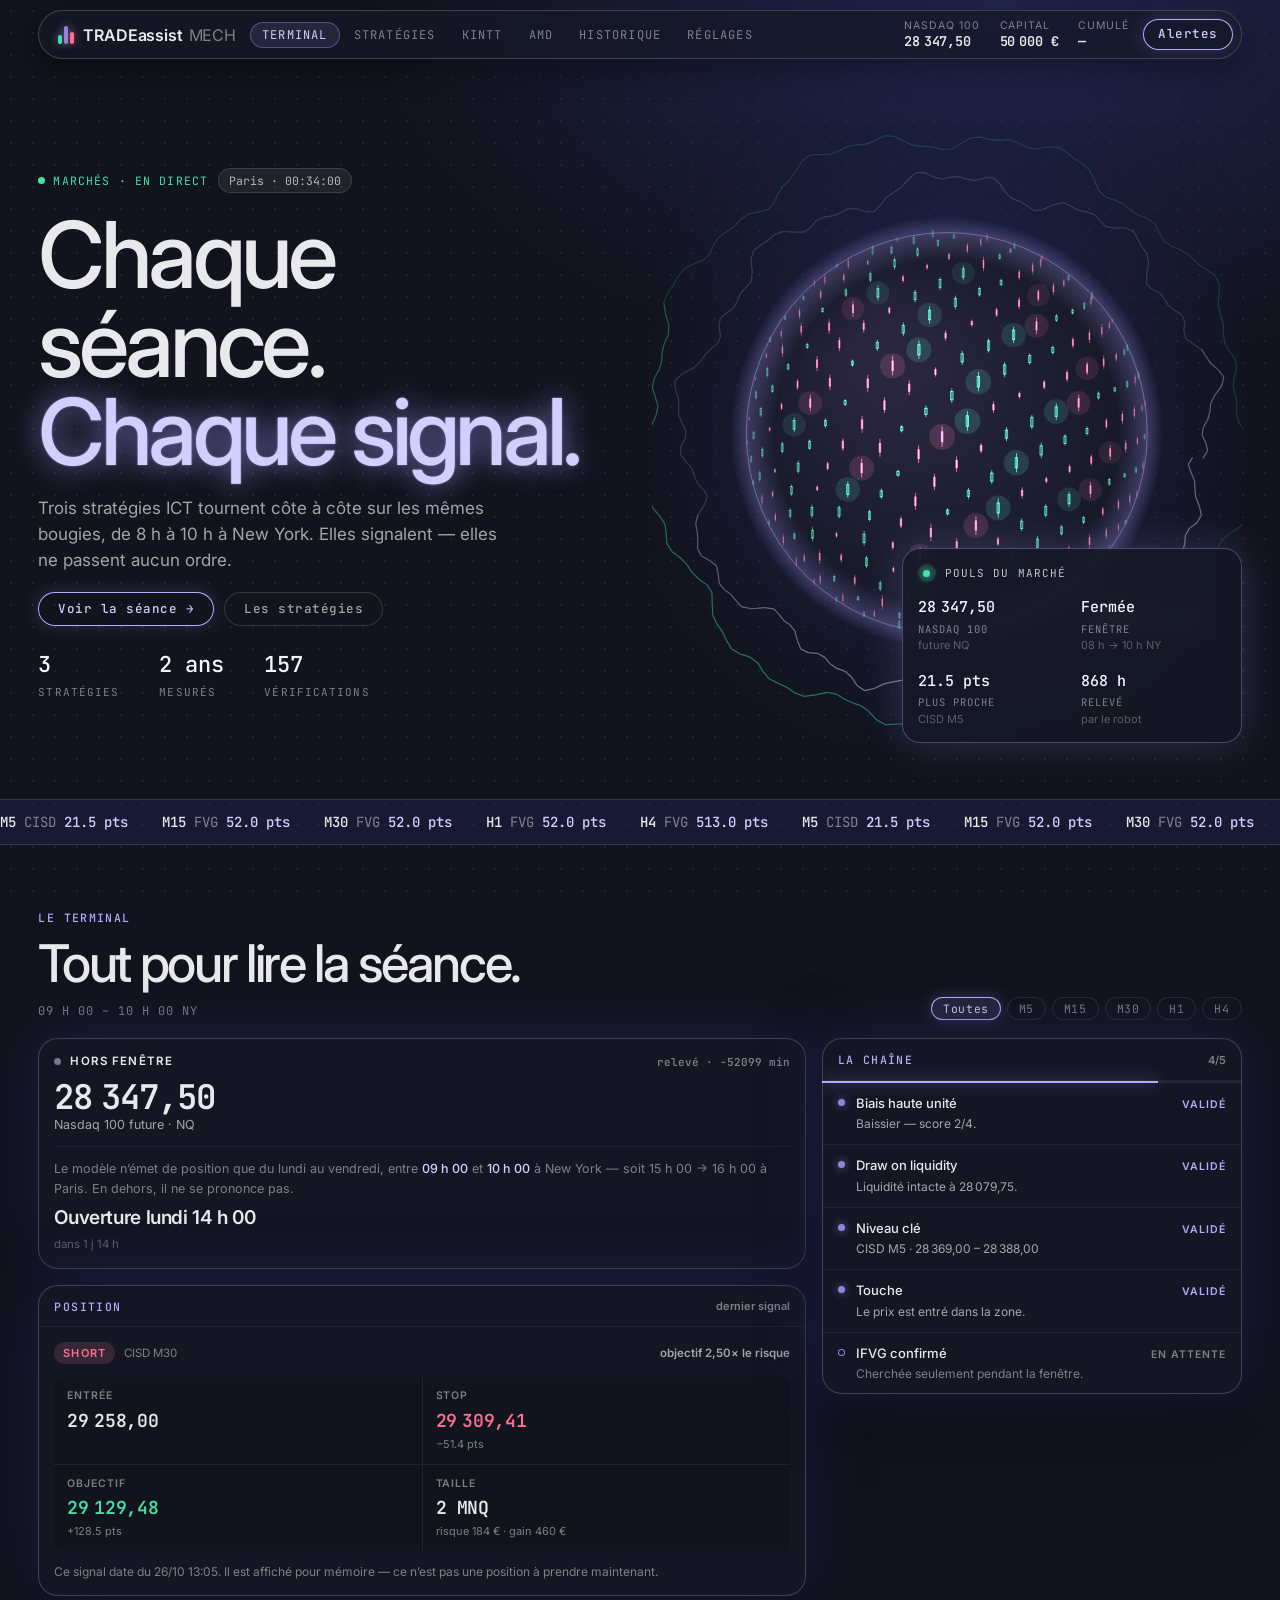
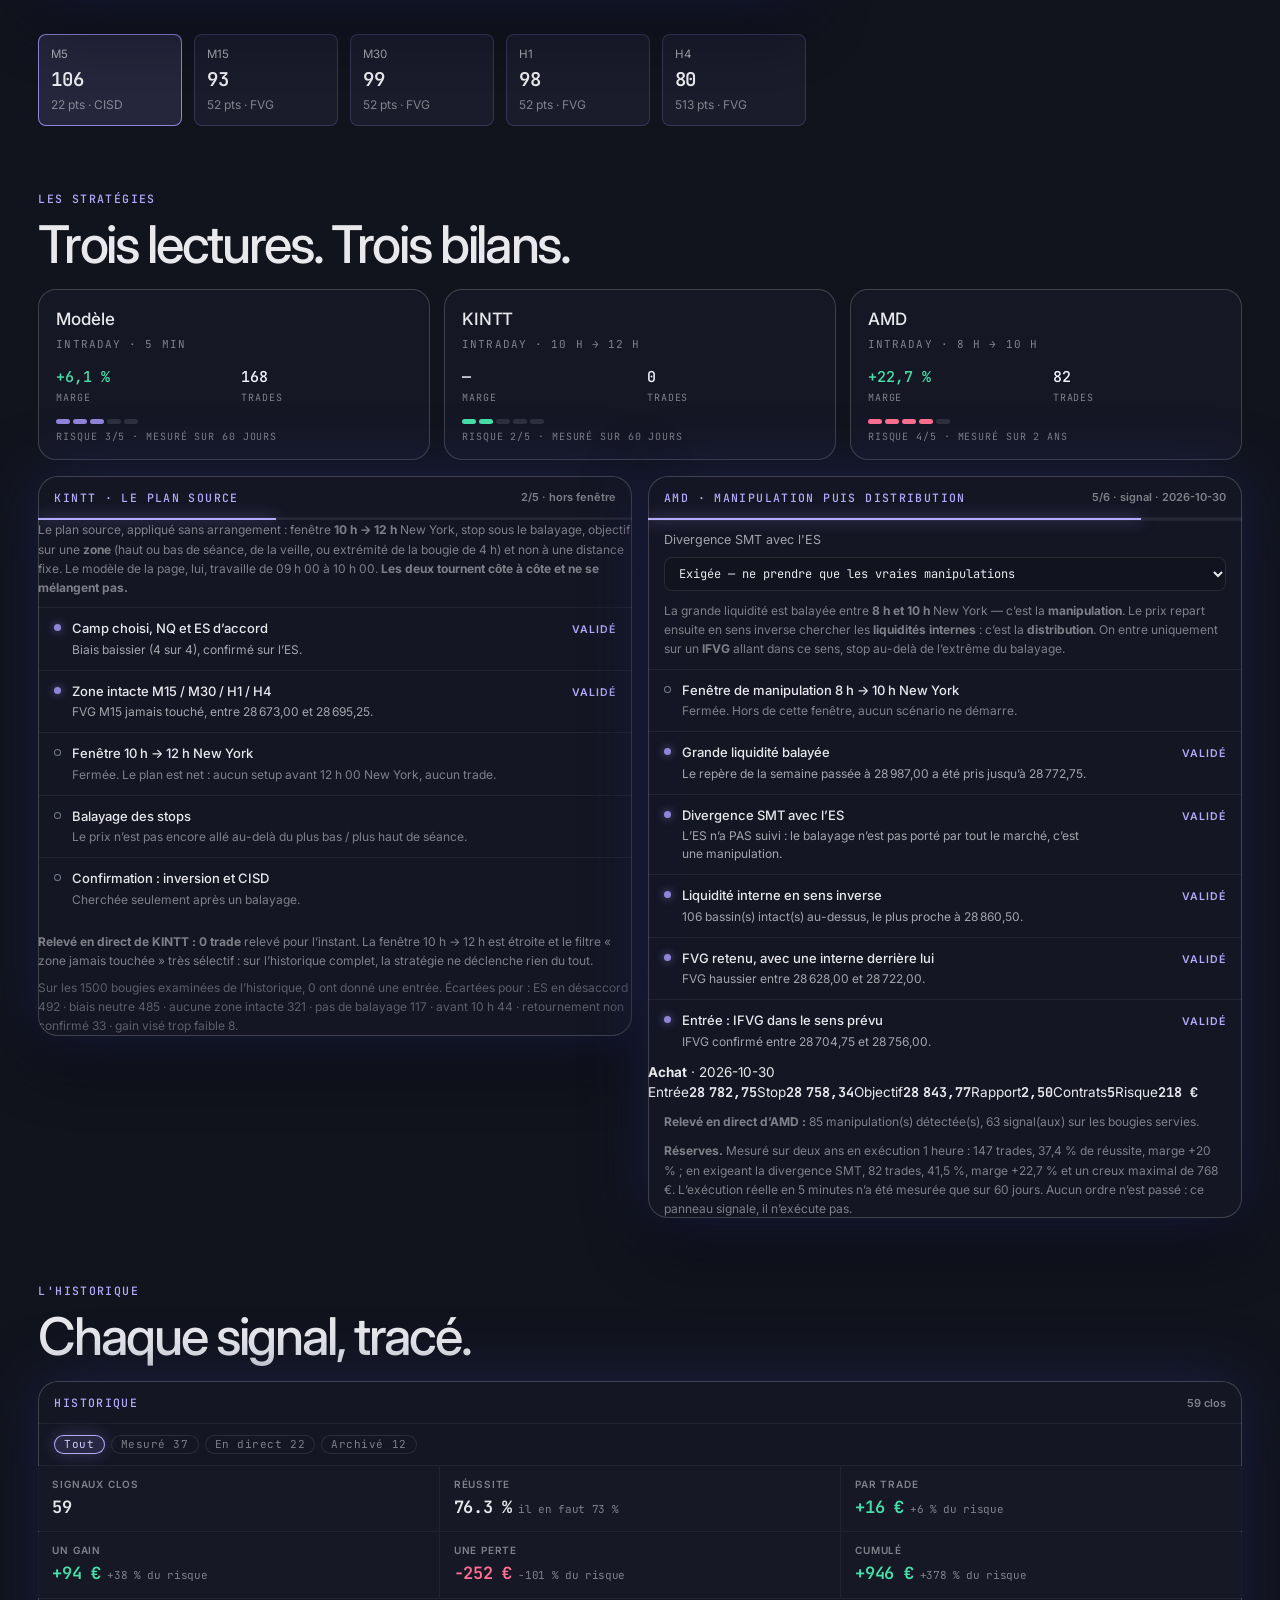
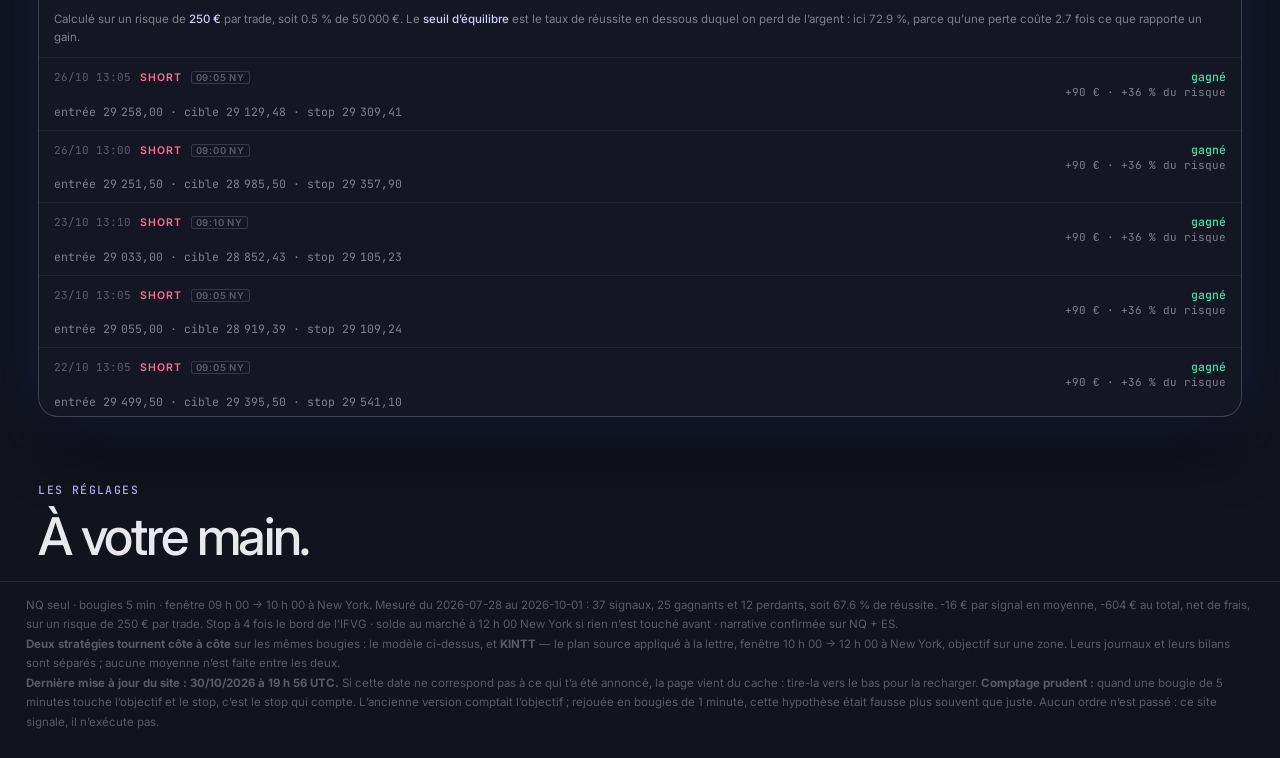
==== docs/index.html @ c8b9b7c6 "Journal : séance du 2026-10-30 20:11 UTC" ====
<!doctype html>
<html lang="fr">
<head>
<meta charset="utf-8">
<meta name="viewport" content="width=device-width,initial-scale=1,viewport-fit=cover">
<meta name="theme-color" content="#161826">
<meta name="description" content="TRADEassist — signaux MECH sur le Nasdaq 100 future.">
<title>TRADEassist</title>
<link rel="icon" href="data:image/svg+xml,<svg xmlns='http://www.w3.org/2000/svg' viewBox='0 0 32 32'><rect width='32' height='32' rx='8' fill='%23161826'/><circle cx='16' cy='16' r='5' fill='%239184d9'/></svg>">
<link rel="preconnect" href="https://fonts.googleapis.com">
<link rel="preconnect" href="https://fonts.gstatic.com" crossorigin>
<link href="https://fonts.googleapis.com/css2?family=Inter:wght@400;500;600&family=JetBrains+Mono:wght@400;500&display=swap" rel="stylesheet">
<style>
/* ═══════════════════════════════════════════════════════════════════════
   NOCTURNE v2 — système de design fourni avec la maquette Méridien.

   Fond sombre bleu-gris, JAMAIS de noir pur ni de blanc pur. Un seul accent,
   utilisé en TRAIT et en LUEUR, jamais en grand aplat. Les boutons primaires
   sont en contour, pas en remplissage plein. L'élévation est une hairline de
   1 px plus une lueur indigo, pas une pile d'ombres grises. Les titres ne
   dépassent jamais la graisse 500 : la hiérarchie se fait par la taille et
   par l'espace. Inter pour le texte, JetBrains Mono pour TOUS les chiffres,
   les libellés techniques et la navigation.

   ÉCART ASSUMÉ n° 1 — les couleurs de signal. Nocturne est une palette mono
   et ne porte aucune sémantique de gain/perte. Le handoff v2 ajoute une
   hausse #46e0a8 et une baisse #ff6f91, nettement plus saturées que les
   #6cc0a0 / #dd7f8e de la v1, à n'employer QUE sur des chiffres, des traits
   et des aplats à 18 % d'alpha au plus.

   ÉCART ASSUMÉ n° 2 — le responsive. Le handoff dit « cadre fixe 1320 px,
   terminal de bureau ». Ce site se consulte sur iPad et sur téléphone : les
   règles de repli ci-dessous sont les miennes, pas celles du designer, et
   une vérification en navigateur interdit tout débordement horizontal à
   390 px de large.

   CE QUI N'A PAS ÉTÉ REPRIS DE LA MAQUETTE, et c'est volontaire : ses
   sections (hero, sphère animée, bandeau de cours, carnet d'ordres, ticket
   d'achat) décrivent un courtier qui exécute des ordres. Ce site ne passe
   aucun ordre : il signale. Reprendre un ticket « Acheter BTC/USD » serait
   promettre une fonction qui n'existe pas. On reprend donc la PEAU — tokens,
   typographie, élévation, lueurs — et on garde nos panneaux.
   ═══════════════════════════════════════════════════════════════════════ */
:root{
  /* ── NOCTURNE v2 ─────────────────────────────────────────────────────
     Le fond de page descend d'un cran sous la couleur de surface : c'est ce
     qui fait ressortir les panneaux sans ajouter d'ombre. */
  --bg:#11131d; --surface:#232532; --panel:rgba(22,24,38,.90);
  --ink:#e9e9ed; --ink-fort:#f5f4ff; --acc:#9184d9;
  --a100:#f5f4ff; --a200:#e7e5fe; --a300:#d2cefd; --a400:#b5abfc;
  --a700:#5d5294; --a800:#423a6a;
  --n400:#b2b6ca; --n500:#9397ab; --n600:#75798c; --n800:#3f424d; --n900:#292b31;

  /* ÉCART ASSUMÉ vs Nocturne, demandé dans le handoff : des couleurs de
     signal saturées, « plus néon ». Elles ne servent QUE sur des chiffres,
     des traits et des aplats à 18 % d'alpha au plus — jamais en grand fond. */
  --gain:#46e0a8; --loss:#ff6f91;

  --muted:rgba(233,233,237,.68); --dim:rgba(233,233,237,.50); --faint:rgba(233,233,237,.34);
  --rule:rgba(233,233,237,.06); --rule2:rgba(233,233,237,.10); --div:rgba(233,233,237,.16);

  /* La lueur indigo : halo de fond, ombre des panneaux, fond du bandeau. */
  --glow:rgba(38,42,96,.60); --glow-fort:rgba(38,42,96,.75); --glow-faible:rgba(38,42,96,.35);

  --hair:0 0 0 1px var(--n800);
  /* L'élévation d'un panneau : une hairline, une lueur indigo, une ombre
     portée. Jamais une pile d'ombres grises. */
  --elev:inset 0 0 0 1px var(--n800), 0 0 60px var(--glow), 0 30px 60px rgba(0,0,0,.45);
  --elev-acc:inset 0 0 0 1.5px var(--a400), 0 0 30px rgba(145,132,217,.35);

  --r4:4px; --r6:6px; --r8:8px; --r14:14px; --r18:18px; --r20:20px; --pill:40px;
  --mono:"JetBrains Mono", ui-monospace, SFMono-Regular, Menlo, monospace;
}
*{box-sizing:border-box;margin:0;padding:0}
html{-webkit-text-size-adjust:100%}
body{
  background:var(--bg); color:var(--ink);
  font:400 13.5px/1.5 Inter,-apple-system,BlinkMacSystemFont,"Segoe UI",sans-serif;
  -webkit-font-smoothing:antialiased; text-rendering:optimizeLegibility;
  min-height:100vh; overflow-x:hidden;
  /* Trame de points et halo indigo : le fond n'est jamais un aplat. */
  background-image:
    radial-gradient(ellipse 70% 60% at 78% 0%, var(--glow-fort), transparent 70%),
    radial-gradient(rgba(233,233,237,.07) 1px, transparent 1px);
  background-size: auto, 22px 22px;
  background-attachment: fixed, fixed;
}
/* Les prix ne doivent jamais trembler quand ils tickent. */
/* Tous les chiffres en chasse fixe : sans cela une valeur qui se met à jour
   fait sauter la ligne entière. */
.mono,.num,input,table,.px,.bv,.jv{font-family:var(--mono);
  font-variant-numeric:tabular-nums;font-feature-settings:"tnum" 1}
h1,h2,h3{font-weight:500;letter-spacing:-.02em}
a{color:inherit}
button,input,select{font:inherit;color:inherit}
:focus-visible{outline:2px solid var(--acc);outline-offset:2px;border-radius:var(--r6)}

/* ── barre d'en-tête ─────────────────────────────────────────────────── */
/* La barre devient une PILULE FLOTTANTE : elle ne touche plus les bords, et
   l'élévation se fait par une hairline, pas par une bordure pleine largeur. */
.top{
  display:flex;align-items:center;gap:14px;padding:9px 9px 9px 20px;
  max-width:1320px;width:calc(100% - 2*clamp(16px,3vw,40px));margin:10px auto 0;
  border-radius:var(--pill);background:rgba(22,24,38,.72);
  -webkit-backdrop-filter:blur(10px);backdrop-filter:blur(10px);
  box-shadow:inset 0 0 0 1px var(--n800), 0 10px 30px rgba(0,0,0,.35);
  position:sticky;top:10px;z-index:40;
}
.brand{display:flex;align-items:center;gap:9px;flex:none}
/* Trois barres plutôt qu'une pastille : le logo dit « marché » avant de dire
   « marque ». Celle du milieu porte la lueur d'accent. */
.logo{display:flex;align-items:flex-end;gap:2px;height:18px;flex:none}
.logo i{width:4px;border-radius:2px;display:block;height:18px;
  background:var(--acc);box-shadow:0 0 10px rgba(145,132,217,.9)}
.logo i:first-child{height:9px;background:var(--gain);box-shadow:0 0 8px rgba(70,224,168,.6)}
.logo i:last-child{height:12px;background:var(--loss);box-shadow:0 0 8px rgba(255,111,145,.6)}
.wm{font-size:16px;font-weight:600;letter-spacing:-.01em;white-space:nowrap}
.wm span{color:var(--dim);font-weight:400;margin-left:6px}
.nav{display:flex;gap:2px;flex:none}
.nav a{
  padding:7px 12px;border-radius:var(--pill);color:var(--dim);
  font:400 12px/1 var(--mono);letter-spacing:.1em;text-transform:uppercase;
  text-decoration:none;white-space:nowrap;transition:background .12s,color .12s;
}
.nav a:hover{color:var(--ink)}
.nav a.on{background:rgba(145,132,217,.14);color:var(--a300);
  box-shadow:inset 0 0 0 1px rgba(145,132,217,.45)}
.sp{flex:1 1 auto;min-width:0}
.stats{display:flex;align-items:center;gap:20px;flex:none}
.st{display:flex;flex-direction:column;gap:1px;line-height:1.25}
.st b{font-size:13.5px;font-weight:600;letter-spacing:-.01em}
.st i{font-size:10.5px;font-style:normal;color:var(--dim);text-transform:uppercase;letter-spacing:.09em}
.st b.pos{color:var(--gain)} .st b.neg{color:var(--loss)}
/* Règle Nocturne : contour, jamais d'aplat plein. Le remplissage n'apparaît
   qu'au survol, et reste translucide. */
.btn{
  padding:9px 15px;border-radius:var(--pill);background:transparent;cursor:pointer;
  box-shadow:inset 0 0 0 1px var(--a400), 0 0 18px rgba(145,132,217,.25);
  color:var(--a300);font:500 12.5px/1 var(--mono);letter-spacing:.04em;
  border:0;white-space:nowrap;transition:background .12s;
}
.btn:hover{background:rgba(145,132,217,.18);
  box-shadow:inset 0 0 0 1px var(--a300), 0 0 26px rgba(145,132,217,.45)}
.btn:active{background:rgba(145,132,217,.30)}
.btn.q{box-shadow:inset 0 0 0 1px var(--div);color:var(--muted)}
.btn.q:hover{background:rgba(233,233,237,.05);color:var(--ink)}
.btn.on{background:rgba(145,132,217,.16);color:var(--a200)}
.btn[disabled]{opacity:.4;cursor:not-allowed}

/* ── grille principale ───────────────────────────────────────────────── */
/* Plus de deux colonnes pleine largeur collées aux bords : tout est centré
   à 1320 px comme la barre de navigation et les en-têtes de section. */
.wrap{max-width:1320px;margin:0 auto;padding:18px clamp(16px,3vw,40px) 0;
  display:grid;gap:16px;align-items:start;
  grid-template-columns:minmax(0,1fr) minmax(0,420px)}
.sec-b{max-width:1320px;margin:0 auto;padding:18px clamp(16px,3vw,40px) 0}
.duo{display:grid;gap:16px;grid-template-columns:repeat(auto-fit,minmax(min(100%,400px),1fr));
  align-items:start;margin-top:16px}
@media (max-width:1000px){.wrap{grid-template-columns:minmax(0,1fr)}}
.left{min-width:0;display:flex;flex-direction:column;gap:16px}
.right{min-width:0;display:flex;flex-direction:column;gap:16px}

.lede{display:flex;align-items:flex-end;gap:20px;margin-bottom:18px;flex-wrap:wrap}
.eyebrow{font-family:var(--mono);font-size:11.5px;font-weight:500;
  letter-spacing:.12em;text-transform:uppercase;color:var(--a400)}
.lede h1{font-size:27px;margin-top:6px;max-width:22ch}
.lede p{font-size:13.5px;color:var(--muted);max-width:44ch;margin-top:7px;text-wrap:pretty}
.chips{display:flex;gap:6px;flex-wrap:wrap;margin-left:auto}
.chip{
  padding:6px 12px;border-radius:var(--pill);cursor:pointer;border:0;
  font:400 11.5px/1 var(--mono);letter-spacing:.05em;
  background:transparent;box-shadow:inset 0 0 0 1px var(--rule2);color:var(--dim);
  transition:background .12s,color .12s,box-shadow .12s;white-space:nowrap;
}
.chip:hover{color:var(--ink)}
.chip.on{background:rgba(145,132,217,.16);color:var(--a300);
  box-shadow:inset 0 0 0 1px var(--a400), 0 0 16px rgba(145,132,217,.30)}


/* ── tuiles par unité de temps ───────────────────────────────────────── */
.tiles{display:grid;grid-template-columns:repeat(5,1fr);gap:12px;margin-top:22px}
.tile{
  padding:12px 13px;border-radius:var(--r8);
  box-shadow:inset 0 0 0 1px rgba(145,132,217,.25);background:rgba(145,132,217,.07);
}
.tile.off{box-shadow:inset 0 0 0 1px rgba(233,233,237,.12);background:transparent}
.tile.ret{box-shadow:inset 0 0 0 1px var(--acc);background:rgba(145,132,217,.16)}
.tile k{display:block;font-size:11.5px;color:var(--muted);font-weight:400}
.tile v{display:block;font-size:19px;font-weight:600;letter-spacing:-.02em;margin:3px 0 1px}
.tile s{display:block;font-size:12px;color:var(--dim);text-decoration:none}
.tile.off v{color:var(--faint)}

/* ── panneaux ────────────────────────────────────────────────────────── */
.pan{background:var(--panel);border-radius:var(--r20);box-shadow:var(--elev);
  overflow:hidden;-webkit-backdrop-filter:blur(6px);backdrop-filter:blur(6px)}
.pan-h{display:flex;align-items:center;gap:10px;padding:13px 16px 11px;border-bottom:1px solid var(--rule)}
.pan-h h2{font-family:var(--mono);font-size:11.5px;font-weight:500;
  letter-spacing:.12em;text-transform:uppercase;color:var(--a400)}
.tag{margin-left:auto;font-size:11px;font-weight:600;color:var(--dim);white-space:nowrap}
.pan-b{padding:14px 16px}
.empty{padding:20px 16px;color:var(--dim);font-size:12.5px;line-height:1.6}
.empty b{display:block;color:var(--muted);font-weight:500;font-size:13.5px;margin-bottom:3px}
.empty .hint{display:block;margin-top:7px;color:var(--faint);font-size:11.5px}

/* ── état de séance ──────────────────────────────────────────────────── */
.sess{padding:15px 16px}
.sess-t{display:flex;align-items:center;gap:9px}
.dot{width:7px;height:7px;border-radius:50%;background:var(--n600);flex:none}
.dot.on{background:var(--acc);box-shadow:0 0 10px rgba(145,132,217,.75);animation:br 2.2s ease-in-out infinite}
@keyframes br{0%,100%{opacity:1}50%{opacity:.35}}
.sess-t b{font-size:11.5px;font-weight:600;letter-spacing:.1em;text-transform:uppercase}
.sess-t .tag{font-size:11px}
.px{font-size:34px;font-weight:600;letter-spacing:-.03em;margin:9px 0 2px;line-height:1}
.sess-s{font-size:12.5px;color:var(--muted)}
.sess-w{
  margin-top:12px;padding-top:12px;border-top:1px solid var(--rule);
  font-size:12.5px;color:var(--dim);line-height:1.6;
}
.sess-w b{color:var(--a300);font-weight:500}
.cd{font-size:19px;font-weight:600;letter-spacing:-.02em;color:var(--ink);display:block;margin-top:4px}

/* ── la chaîne ───────────────────────────────────────────────────────── */
.gauge{height:2px;background:rgba(233,233,237,.08)}
.gauge i{display:block;height:100%;width:0;background:var(--a400);transition:width .4s ease;
  box-shadow:0 0 14px rgba(145,132,217,.9)}
.step{display:flex;align-items:flex-start;gap:11px;padding:11px 16px;border-top:1px solid var(--rule)}
.step:first-child{border-top:0}
.step::before{
  content:"";width:7px;height:7px;border-radius:50%;flex:none;margin-top:5px;
  background:transparent;box-shadow:inset 0 0 0 1px var(--n600);
}
.step.ok::before{background:var(--acc);box-shadow:0 0 9px rgba(145,132,217,.7)}
.step.wait::before{box-shadow:inset 0 0 0 1px var(--acc);animation:br 2.2s ease-in-out infinite}
.step-b{flex:1;min-width:0}
.step-t{display:block;font-size:13px;font-weight:500}
.step-d{display:block;font-size:12px;color:var(--dim);margin-top:2px;text-wrap:pretty}
.step.ok .step-d{color:var(--muted)}
.step-s{font-size:10.5px;font-weight:600;letter-spacing:.09em;text-transform:uppercase;
  color:var(--dim);flex:none;margin-top:3px}
.step.ok .step-s{color:var(--a400)}

/* ── la position ─────────────────────────────────────────────────────── */
.trade{padding:15px 16px}
.t-head{display:flex;align-items:center;gap:9px;margin-bottom:13px}
.t-dir{font-size:11px;font-weight:600;letter-spacing:.1em;padding:3px 9px;border-radius:var(--pill)}
.t-dir.long{color:var(--gain);background:rgba(108,192,160,.16)}
.t-dir.short{color:var(--loss);background:rgba(221,127,142,.16)}
.t-tf,.t-rr{font-size:11.5px;color:var(--dim)}
.t-rr{margin-left:auto;font-weight:600;color:var(--muted)}
.t-grid{display:grid;grid-template-columns:1fr 1fr;gap:1px;background:var(--rule);
  border-radius:var(--r8);overflow:hidden}
.t-cell{background:var(--bg);padding:11px 13px}
.t-k{font-size:10.5px;font-weight:600;letter-spacing:.09em;text-transform:uppercase;color:var(--dim)}
.t-v{font-size:18px;font-weight:600;letter-spacing:-.02em;margin-top:3px}
.t-v.sl{color:var(--loss)} .t-v.tp{color:var(--gain)}
.t-sub{font-size:11px;color:var(--dim);margin-top:2px}
.t-why{font-size:12px;color:var(--dim);margin-top:11px;line-height:1.6;text-wrap:pretty}

/* ── bilan + journal ─────────────────────────────────────────────────── */
.bilan{display:grid;grid-template-columns:repeat(3,1fr);gap:1px;background:var(--rule)}
.bilan>div{background:var(--panel);padding:11px 14px}
.bk{font-size:10px;font-weight:600;letter-spacing:.08em;text-transform:uppercase;color:var(--dim);
  white-space:nowrap;overflow:hidden;text-overflow:ellipsis}
.bv{font-size:17px;font-weight:600;letter-spacing:-.02em;margin-top:3px;white-space:nowrap}
.bv.pos{color:var(--gain)} .bv.neg{color:var(--loss)}
.bsub{font-size:11px;font-weight:400;color:var(--dim)}
.jr{display:grid;grid-template-columns:auto auto 1fr auto;gap:3px 9px;align-items:baseline;
  padding:10px 16px;border-top:1px solid var(--rule);font-size:12px}
.jr-d{color:var(--faint);font-size:11px}
.jr-s{font-size:10.5px;font-weight:600;letter-spacing:.08em}
.jr-s.long{color:var(--gain)} .jr-s.short{color:var(--loss)}
.jr-p{grid-column:1/-1;color:var(--dim);font-size:11.5px;min-width:0}
.jr-r{text-align:right;line-height:1.3;white-space:nowrap}
.jv{display:block;font-size:11.5px;font-weight:500}
.jn{display:block;font-size:11px;color:var(--dim)}
.jr-r.pos .jv{color:var(--gain)} .jr-r.neg .jv{color:var(--loss)} .jr-r.open .jv{color:var(--a400)}

.jfilters{display:flex;gap:6px;padding:11px 16px;border-bottom:1px solid var(--rule)}
.jfilters .chip{padding:4px 10px;font-size:11px}
#journal{max-height:360px;overflow-y:auto;overscroll-behavior:contain}
.jr-t{font-size:9.5px;font-weight:600;letter-spacing:.08em;text-transform:uppercase;
  color:var(--faint);box-shadow:inset 0 0 0 1px var(--div);border-radius:3px;padding:1px 5px}
.note{padding:11px 16px;font-size:11.5px;color:var(--dim);line-height:1.6;
  border-top:1px solid var(--rule)}
.note b{color:var(--a300);font-weight:500}

/* ── réglages ────────────────────────────────────────────────────────── */
#settings{display:none}
#settings.open{display:block}
.fld{display:grid;grid-template-columns:1fr auto;gap:10px;align-items:center;
  padding:10px 16px;border-top:1px solid var(--rule)}
.fld label{font-size:12.5px;color:var(--muted);min-width:0}
.fld input,.fld select{
  background:rgba(17,19,29,.7);border:0;box-shadow:inset 0 0 0 1px var(--rule2);
  border-radius:var(--r8);color:var(--ink);
  padding:8px 11px;font:400 12.5px/1.3 var(--mono);width:170px;max-width:46vw;
}
/* Le sélecteur SMT porte une PHRASE, pas une valeur. Dans la colonne étroite
   où vit le panneau AMD, la grille « libellé | champ » le fait déborder : il
   prend donc toute la ligne, sous son libellé. */
#pan-amd .fld{grid-template-columns:1fr;gap:7px}
#pan-amd .fld select{width:100%;max-width:none;font-size:12px}
/* Les blocs d'explication du panneau AMD sont des enfants directs de #amd,
   qui n'a pas de marge intérieure — sans cette règle ils touchent le bord,
   alors que les étapes à côté sont en retrait de 16 px. */
#amd > .t-why{padding-inline:16px}
#amd > .empty{padding-inline:16px}
.fld input::placeholder{color:var(--faint)}
.fld input:focus,.fld select:focus{box-shadow:inset 0 0 0 1px var(--a400),
  0 0 18px rgba(145,132,217,.30)}
.acts{display:flex;gap:8px;flex-wrap:wrap;padding:13px 16px;border-top:1px solid var(--rule)}
.msg{padding:0 16px 14px;font-size:11.5px;color:var(--dim);line-height:1.6}
.msg b{color:var(--a300);font-weight:500}
.foot{padding:14px 26px 26px;font-size:11.5px;color:var(--faint);
  border-top:1px solid var(--rule2);line-height:1.7}

/* ── repli — écart assumé, voir l'en-tête ────────────────────────────── */
@media (max-width:1180px){
  .top{gap:12px}
  .stats{gap:14px}
  .wrap{flex-direction:column}
  .left{border-right:0;border-bottom:1px solid var(--rule2)}
  .right{flex:1 1 auto;width:auto;padding:18px 22px 26px}
  .tiles{grid-template-columns:repeat(3,1fr)}
}
@media (max-width:720px){
  .top{padding:12px 16px;gap:12px;flex-wrap:wrap}
  .sp{display:none}
  .nav{order:3;width:100%;overflow-x:auto;-webkit-overflow-scrolling:touch}
  .stats{gap:14px;margin-left:auto}
  .st i{display:none}
  .left{padding:18px 16px 22px}
  .right{padding:16px 16px 24px}
  .lede h1{font-size:22px}
  .chips{margin-left:0;width:100%}
  .tiles{grid-template-columns:repeat(2,1fr)}
  .scope{min-height:320px}
  .px{font-size:28px}
  .bilan{grid-template-columns:repeat(2,1fr)}
  .jr{grid-template-columns:auto auto 1fr;row-gap:3px}
  .jr-r{grid-column:1/-1;text-align:left;display:flex;gap:8px;align-items:baseline}
  .foot{padding:14px 16px 24px}
}
@media (prefers-reduced-motion:reduce){
  *{animation-duration:.01ms!important;transition-duration:.01ms!important}
}
.strats{display:flex;flex-wrap:wrap;gap:10px 16px}
.chk{display:inline-flex;align-items:center;gap:6px;cursor:pointer;
     padding:6px 11px;box-shadow:inset 0 0 0 1px var(--rule2);border-radius:var(--pill);
     font:400 12px/1 var(--mono);letter-spacing:.04em}
.chk input{cursor:pointer}


/* ═══ LE HERO ═══════════════════════════════════════════════════════════
   Repris de la maquette : grille auto-fit, grand titre en clamp, la seconde
   ligne en accent avec sa lueur. Le conteneur est borné à 1320 px comme la
   barre de navigation, pour que les deux s'alignent. */
.hero{max-width:1320px;margin:0 auto;padding:clamp(28px,5vw,64px) clamp(16px,3vw,40px) 0}
.hero-g{display:grid;gap:24px;align-items:center;
  grid-template-columns:repeat(auto-fit,minmax(min(100%,440px),1fr))}
.hero-l{display:flex;flex-direction:column;gap:18px;min-width:0}
.hero-top{display:flex;align-items:center;gap:10px;flex-wrap:wrap}
.live-b{display:inline-flex;align-items:center;gap:8px;color:var(--gain);
  font:400 11.5px/1 var(--mono);letter-spacing:.1em;text-transform:uppercase}
.live-b i{width:7px;height:7px;border-radius:50%;background:var(--gain);
  animation:pulse 2s ease-in-out infinite}
@keyframes pulse{0%,100%{opacity:.45;box-shadow:0 0 0 0 rgba(70,224,168,.6)}
  50%{opacity:1;box-shadow:0 0 0 6px rgba(70,224,168,0)}}
.clock{font-size:11.5px;padding:4px 11px;border-radius:var(--pill);
  background:rgba(233,233,237,.07);box-shadow:inset 0 0 0 1px rgba(233,233,237,.14);
  color:rgba(233,233,237,.75)}
.hero-h1{font-size:clamp(40px,7.2vw,96px);font-weight:500;line-height:.96;
  letter-spacing:-.05em;text-wrap:balance}
.hero-h1 span{color:var(--a300);
  text-shadow:0 0 28px rgba(145,132,217,.85),0 0 2px rgba(210,206,253,.6)}
.hero-lede{font-size:17px;line-height:1.55;color:var(--muted);max-width:470px;text-wrap:pretty}
.hero-cta{display:flex;gap:10px;flex-wrap:wrap}
.hero-cta .btn{text-decoration:none;display:inline-flex;align-items:center;padding:11px 20px}
.hero-facts{display:flex;gap:clamp(18px,4vw,40px);flex-wrap:wrap;margin-top:4px}
.hero-facts b{display:block;font-size:22px;font-weight:500;color:var(--ink-fort)}
.hero-facts i{display:block;font:400 11px/1 var(--mono);letter-spacing:.1em;
  text-transform:uppercase;color:var(--dim);margin-top:6px;font-style:normal}

/* La sphère déborde volontairement de son cadre, comme dans la maquette. */
.hero-r{position:relative;height:clamp(380px,52vw,620px);min-width:0}
.hero-r candle-sphere{position:absolute;inset:-40px -20px}
.pulse{position:absolute;right:0;bottom:0;width:min(340px,92%);padding:16px;
  border-radius:var(--r18);background:rgba(22,24,38,.86);
  -webkit-backdrop-filter:blur(12px);backdrop-filter:blur(12px);
  box-shadow:inset 0 0 0 1px rgba(145,132,217,.45),0 0 40px rgba(145,132,217,.25)}
.pulse-h{display:flex;align-items:center;gap:9px;margin-bottom:14px;
  font:400 11px/1 var(--mono);letter-spacing:.1em;text-transform:uppercase;
  color:rgba(233,233,237,.82)}
.pdot{width:18px;height:18px;border-radius:50%;display:grid;place-items:center;
  background:rgba(70,224,168,.14)}
.pdot i{width:7px;height:7px;border-radius:50%;background:var(--gain);
  box-shadow:0 0 8px var(--gain)}
.pulse-g{display:grid;grid-template-columns:repeat(2,minmax(0,1fr));gap:16px 18px}
.pulse-g div b{display:block;font-family:var(--mono);font-size:15px;font-weight:500;
  color:var(--ink-fort)}
.pulse-g div i{display:block;font:400 10.5px/1 var(--mono);letter-spacing:.1em;
  text-transform:uppercase;color:var(--dim);margin-top:5px;font-style:normal}
.pulse-g div u{display:block;font-size:11px;color:var(--faint);margin-top:3px;
  text-decoration:none}

/* ═══ LES CARTES DE STRATÉGIE ═══════════════════════════════════════════
   Reprises de la maquette : une carte par stratégie, avec sa jauge de risque
   en segments. Cliquer une carte fait défiler jusqu'à son panneau — elle ne
   l'ACTIVE pas : les trois tournent en permanence, et c'est voulu. */
.cartes{display:grid;gap:14px;grid-template-columns:repeat(auto-fit,minmax(min(100%,240px),1fr))}
.carte{position:relative;text-align:left;cursor:pointer;border:0;padding:18px;
  border-radius:var(--r18);background:var(--panel);color:var(--ink);
  box-shadow:inset 0 0 0 1px var(--n800);transition:box-shadow .18s,background .18s}
.carte:hover{box-shadow:inset 0 0 0 1px var(--n600),0 0 24px rgba(145,132,217,.18)}
.carte.on{box-shadow:var(--elev-acc)}
.carte-n{font-size:17px;font-weight:500;letter-spacing:-.01em}
.carte-h{font:400 11px/1 var(--mono);letter-spacing:.1em;text-transform:uppercase;
  color:var(--dim);margin-top:6px}
.carte-g{display:grid;grid-template-columns:repeat(2,minmax(0,1fr));gap:12px 14px;margin-top:16px}
.carte-g b{display:block;font-family:var(--mono);font-size:15px;font-weight:500;color:var(--ink-fort)}
.carte-g i{display:block;font:400 10px/1 var(--mono);letter-spacing:.09em;
  text-transform:uppercase;color:var(--dim);margin-top:5px;font-style:normal}
.carte-g .pos{color:var(--gain)} .carte-g .neg{color:var(--loss)}
.risq{display:flex;gap:3px;margin-top:16px}
.risq s{width:14px;height:5px;border-radius:3px;background:rgba(233,233,237,.12)}
.risq s.f{background:var(--acc)}
.risq s.f.hi{background:var(--loss)} .risq s.f.lo{background:var(--gain)}
.risq-l{font:400 10px/1 var(--mono);letter-spacing:.09em;text-transform:uppercase;
  color:var(--dim);margin-top:8px}

/* ═══ LE BANDEAU DÉFILANT ═══════════════════════════════════════════════
   Il porte les distances par unité de temps, qui sont déjà calculées et
   vraies. Un bandeau de cours inventés n'aurait été qu'une décoration
   mensongère sur une page qui affiche de vrais prix. */
.mq{margin-top:clamp(28px,5vw,56px);padding:15px 0;overflow:hidden;
  background:var(--glow-faible);
  border-top:1px solid rgba(145,132,217,.25);border-bottom:1px solid rgba(145,132,217,.25)}
.mq-t{display:flex;gap:34px;width:max-content;animation:mq 48s linear infinite;
  font:400 14px/1 var(--mono);white-space:nowrap}
.mq-t span{color:var(--dim)}
.mq-t b{color:var(--ink);font-weight:500}
.mq-t em{font-style:normal}
@keyframes mq{from{transform:translateX(0)}to{transform:translateX(-50%)}}
.mq:hover .mq-t{animation-play-state:paused}

/* ═══ LES EN-TÊTES DE SECTION ═══════════════════════════════════════════ */
.sec-h{max-width:1320px;margin:0 auto;padding:clamp(34px,5vw,64px) clamp(16px,3vw,40px) 0;
  display:flex;align-items:flex-end;justify-content:space-between;gap:24px;flex-wrap:wrap}
.sec-h h2{font-size:clamp(28px,4.4vw,52px);font-weight:500;line-height:1;
  letter-spacing:-.045em;max-width:720px;text-wrap:balance;margin-top:12px}
/* La fenêtre de la séance : elle était portée par l'eyebrow du bloc radar,
   supprimé avec lui. Elle vit maintenant sous le titre de la section. */
.sec-s{font-size:12px;letter-spacing:.08em;text-transform:uppercase;
  color:var(--dim);margin-top:12px}

@media (max-width:900px){
  .hero-r{height:clamp(300px,70vw,420px)}
  .pulse{position:static;width:100%;margin-top:14px}
  .hero-r candle-sphere{inset:-10px}
}
@media (prefers-reduced-motion:reduce){
  .mq-t{animation:none}
  .live-b i{animation:none}
}
</style>
</head>
<body>

<header class="top">
  <div class="brand">
    <span class="logo" aria-hidden="true"><i></i><i></i><i></i></span>
    <span class="wm">TRADEassist<span>MECH</span></span>
  </div>
  <nav class="nav">
    <a href="#scope" class="on">Terminal</a>
    <a href="#strategies">Stratégies</a>
    <a href="#pan-kintt">KINTT</a>
    <a href="#pan-amd">AMD</a>
    <a href="#pan-journal">Historique</a>
    <a href="#settings" id="n-set">Réglages</a>
  </nav>
  <span class="sp"></span>
  <div class="stats">
    <div class="st"><i>Nasdaq 100</i><b class="mono" id="px-top">—</b></div>
    <div class="st"><i>Capital</i><b class="mono" id="cap-top">—</b></div>
    <div class="st"><i>Cumulé</i><b class="mono" id="pnl-top">—</b></div>
  </div>
  <button class="btn" id="b-alert" title="Activer les alertes">Alertes</button>
</header>

<!-- ── LE HERO ──────────────────────────────────────────────────────────
     Repris de la maquette Méridien : badge en direct, horloge, grand titre,
     trois faits, et la sphère de chandeliers. Tous les chiffres affichés ici
     sont RÉELS — l'état de la fenêtre, le prix, le retard du relevé. La
     maquette y mettait des prix inventés ; sur une page qui en affiche de
     vrais dix centimètres plus bas, c'eût été le seul chiffre faux. -->
<section class="hero">
  <div class="hero-g">
    <div class="hero-l">
      <div class="hero-top">
        <span class="live-b"><i></i>Marchés · en direct</span>
        <span class="clock mono" id="h-clock">Paris · —</span>
      </div>
      <h1 class="hero-h1">Chaque séance.<br><span>Chaque signal.</span></h1>
      <p class="hero-lede">Trois stratégies ICT tournent côte à côte sur les mêmes
        bougies, de 8 h à 10 h à New York. Elles signalent — elles ne passent
        aucun ordre.</p>
      <div class="hero-cta">
        <a class="btn" href="#scope">Voir la séance →</a>
        <a class="btn q" href="#pan-amd">Les stratégies</a>
      </div>
      <div class="hero-facts">
        <div><b class="mono">3</b><i>Stratégies</i></div>
        <div><b class="mono">2 ans</b><i>Mesurés</i></div>
        <div><b class="mono">157</b><i>Vérifications</i></div>
      </div>
    </div>

    <div class="hero-r">
      <candle-sphere mode="Chandeliers" glow="1" animate="true"
        up="#46e0a8" down="#ff6f91" accent="#9184d9"></candle-sphere>
      <div class="pulse" id="pulse">
        <div class="pulse-h"><span class="pdot"><i></i></span>Pouls du marché</div>
        <div class="pulse-g" id="pulse-g"></div>
      </div>
    </div>
  </div>
</section>

<!-- Le bandeau défilant porte les distances par unité de temps, qui sont
     déjà calculées et vraies. Un bandeau de cours inventés n'aurait rien
     apporté qu'une décoration mensongère. -->
<div class="mq" id="mq" aria-hidden="true"><div class="mq-t" id="mq-t"></div></div>

<!-- ═══ LE TERMINAL ═══════════════════════════════════════════════════
     La maquette appelle cette section « le terminal ». Chez nous elle porte
     la séance, la position et la chaîne de décision — pas un carnet d'ordres
     ni un ticket d'achat : ce site ne passe aucun ordre, il signale.

     LE RADAR A ÉTÉ RETIRÉ. C'était un nuage de points polaires où l'angle
     codait l'unité de temps et le rayon la distance au prix : il fallait lire
     une légende pour comprendre un seul chiffre, que les tuiles donnent en
     clair juste en dessous. -->
<div class="sec-h">
  <div>
    <div class="eyebrow">Le terminal</div>
    <h2>Tout pour lire la séance.</h2>
    <div class="sec-s mono" id="tf-tag">—</div>
  </div>
  <div class="chips" id="chips"></div>
</div>

<div class="wrap" id="scope">
  <main class="left">
    <section class="pan">
      <div class="sess">
        <div class="sess-t">
          <span class="dot" id="sdot"></span>
          <b id="stxt">Séance</b>
          <span class="tag mono" id="age">—</span>
        </div>
        <div class="px mono" id="px">—</div>
        <div class="sess-s" id="chg">Nasdaq 100 future · NQ</div>
        <div class="sess-w" id="sess-why"></div>
      </div>
    </section>

    <section class="pan" id="pan-trade">
      <div id="trade"></div>
    </section>

    <div class="tiles" id="tfs"></div>
  </main>

  <aside class="right">
    <section class="pan" id="pan-chain">
      <div class="pan-h"><h2>La chaîne</h2><span class="tag" id="chain-tag">—</span></div>
      <div class="gauge"><i id="gauge"></i></div>
      <div id="chain"></div>
    </section>
  </aside>
</div>

<!-- ═══ LES STRATÉGIES ════════════════════════════════════════════════
     Trois lectures du même marché, sur les mêmes bougies, avec des bilans
     SÉPARÉS. Une moyenne des trois ne décrirait aucune des trois. -->
<div class="sec-h" id="strategies">
  <div>
    <div class="eyebrow">Les stratégies</div>
    <h2>Trois lectures. Trois bilans.</h2>
  </div>
</div>
<div class="sec-b">
  <div class="cartes" id="cartes"></div>
  <div class="duo">
    <!-- ── KINTT ────────────────────────────────────────────────────────
         La seconde stratégie : le plan source suivi à la lettre, fenêtre
         10 h → 12 h New York. Elle tourne à côté du modèle, sur les mêmes
         bougies, et ne le remplace pas. Les deux bilans restent séparés :
         une moyenne des deux ne décrirait ni l'une ni l'autre.          -->
    <section class="pan" id="pan-kintt">
      <div class="pan-h"><h2>KINTT · le plan source</h2>
        <span class="tag" id="k-tag">—</span></div>
      <div class="gauge"><i id="k-gauge"></i></div>
      <div id="kintt"></div>
    </section>

    <!-- ── AMD ──────────────────────────────────────────────────────────
         Manipulation puis distribution. La grande liquidité est balayée dans
         la fenêtre du matin, puis le prix repart en sens inverse chercher les
         liquidités internes. L'entrée se fait uniquement sur un IFVG allant
         dans le sens prévu, et la divergence SMT avec l'ES dit si le balayage
         était une vraie manipulation.

         Les trois stratégies tournent côte à côte sur les mêmes bougies et
         gardent des bilans séparés : une moyenne des trois ne décrirait
         aucune des trois.                                               -->
    <section class="pan" id="pan-amd">
      <div class="pan-h"><h2>AMD · manipulation puis distribution</h2>
        <span class="tag" id="a-tag">—</span></div>
      <div class="gauge"><i id="a-gauge"></i></div>
      <div class="fld"><label for="a-smt">Divergence SMT avec l'ES</label>
        <select id="a-smt">
          <option value="exige">Exigée — ne prendre que les vraies manipulations</option>
          <option value="ignore">Ignorée — prendre tous les balayages</option>
          <option value="confirme">Inversée — ne prendre que les balayages confirmés</option>
        </select></div>
      <div id="amd"></div>
    </section>
  </div>
</div>

<!-- ═══ L'HISTORIQUE ══════════════════════════════════════════════════ -->
<div class="sec-h">
  <div>
    <div class="eyebrow">L'historique</div>
    <h2>Chaque signal, tracé.</h2>
  </div>
</div>
<div class="sec-b">
    <section class="pan" id="pan-journal">
      <div class="pan-h"><h2>Historique</h2><span class="tag" id="j-tag">—</span></div>
      <div class="jfilters" id="jchips"></div>
      <div id="bilan"></div>
      <div id="journal"></div>
    </section>
</div>

<!-- ═══ LES RÉGLAGES ══════════════════════════════════════════════════ -->
<div class="sec-h">
  <div>
    <div class="eyebrow">Les réglages</div>
    <h2>À votre main.</h2>
  </div>
</div>
<div class="sec-b">
    <section class="pan" id="settings">
      <div class="pan-h"><h2>Réglages</h2></div>
      <div class="fld"><label for="c-capital">Capital</label>
        <input id="c-capital" type="number" min="100" step="100" class="mono"></div>
      <div class="fld"><label for="c-devise">Devise</label>
        <select id="c-devise"><option value="EUR">EUR</option><option value="USD">USD</option></select></div>
      <div class="fld"><label for="c-risque">Risque par position (%)</label>
        <input id="c-risque" type="number" min="0.05" max="5" step="0.05" class="mono"></div>
      <div class="fld"><label for="c-contrat">Contrat</label>
        <select id="c-contrat"><option value="MNQ">MNQ (micro)</option><option value="NQ">NQ (plein)</option></select></div>
      <div class="msg" id="c-msg"></div>
      <div class="fld"><label>Stratégies affichées</label>
        <div id="c-strats" class="strats"></div></div>
      <div class="msg">
        Décocher une stratégie masque son panneau. Elle continue d'être
        calculée : masquer n'est pas éteindre, et son historique reste intact.
      </div>
      <div class="fld"><label for="tok">Jeton OANDA (temps réel)</label>
        <input id="tok" type="password" autocomplete="off" spellcheck="false"
               placeholder="xxxxxxxx-xxxxxxxxxxxxxxxx"></div>
      <div class="acts">
        <button class="btn" id="b-save">Enregistrer</button>
        <button class="btn q" id="b-clear">Retirer</button>
        <button class="btn q" id="b-corr">Vérifier la corrélation</button>
        <button class="btn q" id="b-reset">Vider le journal</button>
      </div>
      <div class="msg" id="setmsg">
        Le jeton reste dans ce navigateur. Sans lui, les bougies viennent de
        Yahoo avec environ dix minutes de retard.
      </div>
    </section>
</div>

<footer class="foot">
  NQ seul · bougies 5 min · fenêtre <span id="f-fen">—</span> à New York.
  <span id="f-mes">—</span>
  Stop à <span id="f-slx">—</span> fois le bord de l’IFVG · solde au marché à
  <span id="f-sortie">—</span> New York si rien n’est touché avant ·
  narrative confirmée sur <span id="f-conf">—</span>.
  <br><b>Deux stratégies tournent côte à côte</b> sur les mêmes bougies : le modèle ci-dessus,
  et <b>KINTT</b> — le plan source appliqué à la lettre, fenêtre <span id="f-kfen">—</span>
  à New York, objectif sur une zone. Leurs journaux et leurs bilans sont séparés ;
  aucune moyenne n’est faite entre les deux.
  <br><b>Dernière mise à jour du site : 30/10/2026 à 19 h 56 UTC.</b>
  Si cette date ne correspond pas à ce qui t’a été annoncé, la page vient du cache :
  tire-la vers le bas pour la recharger.
  <b>Comptage prudent :</b> quand une bougie de 5 minutes touche l’objectif et le stop, c’est le
  stop qui compte. L’ancienne version comptait l’objectif ; rejouée en bougies de 1 minute, cette
  hypothèse était fausse plus souvent que juste. Aucun ordre n’est passé : ce site signale, il
  n’exécute pas.
</footer>
<script>
'use strict';
/**
 * FLUX TEMPS RÉEL PAR CFD — OANDA (compte démo gratuit)
 *
 * POURQUOI. Yahoo sert le NQ avec environ 10 minutes de retard : mesuré, pas
 * supposé. Les indices QQQ et ^NDX sont bien en temps réel mais ne le
 * remplacent pas — corrélation des variations en 5 min de 0,92 et 0,91, et
 * l'avantage de la stratégie tombe de +0,262 R à +0,013 R puis −0,075 R.
 *
 * Un CFD « NAS100 » est différent : il n'est pas calculé sur l'indice cash, il
 * est dérivé du FUTURE lui-même et coté 23 h sur 24. Il devrait donc suivre le
 * NQ de bien plus près. « Devrait » : le module fournit `correlation()` pour le
 * VÉRIFIER au lieu de le croire, en comparant au NQ de Yahoo.
 *
 * SÉCURITÉ. L'API d'OANDA autorise l'appel direct depuis le navigateur — elle
 * renvoie `access-control-allow-origin` et accepte l'en-tête `Authorization`.
 * Aucun relais tiers n'est utilisé : le jeton ne transite par personne d'autre
 * qu'OANDA. Il reste dans le localStorage du navigateur et n'est jamais écrit
 * dans le dépôt.
 *
 * Utiliser un compte PRATIQUE (démo). Le jeton d'un compte réel n'a rien à
 * faire dans un navigateur.
 */
var CFD = (function () {

  var API = 'https://api-fxpractice.oanda.com/v3';
  var CLE = 'cfd.oanda.token';
  var INSTR = 'NAS100_USD';
  // Correspondance avec les symboles Yahoo utilisés par le reste du site.
  // Le S&P est gardé : c'est lui qui sert à la divergence SMT.
  var MAP = { 'NQ=F': 'NAS100_USD', 'ES=F': 'SPX500_USD' };

  function token()      { try { return localStorage.getItem(CLE) || ''; } catch (e) { return ''; } }
  function setToken(t)  { try { localStorage.setItem(CLE, (t || '').trim()); } catch (e) {} }
  function actif()      { return !!token(); }

  // OANDA : M1, M2, M5, M15, M30, H1, H4, D
  var GRAN = { '1m': 'M1', '2m': 'M2', '5m': 'M5', '15m': 'M15', '30m': 'M30',
               '60m': 'H1', '1h': 'H1', '4h': 'H4', '1d': 'D' };

  /**
   * Bougies OHLC, au même format que le reste du site : { t, o, h, l, c }.
   * @param interval clé de GRAN
   * @param count    nombre de bougies (max 5000 chez OANDA)
   */
  function candles(interval, count, sym) {
    var tk = token();
    if (!tk || typeof fetch === 'undefined') return Promise.resolve(null);
    var inst = sym ? MAP[sym] : INSTR;
    if (!inst) return Promise.resolve(null);          // symbole sans équivalent CFD
    var g = GRAN[interval] || 'M5';
    var u = API + '/instruments/' + inst + '/candles?granularity=' + g +
            '&count=' + (count || 500) + '&price=M';
    return fetch(u, { headers: { 'Authorization': 'Bearer ' + tk,
                                 'Accept-Datetime-Format': 'UNIX' } })
      .then(function (r) { if (!r.ok) throw new Error('HTTP ' + r.status); return r.json(); })
      .then(function (j) {
        if (!j || !j.candles) return null;
        var out = [];
        j.candles.forEach(function (c) {
          // `complete: false` = bougie en cours. On l'écarte : toutes les
          // décisions du modèle se prennent sur clôture.
          if (!c.complete || !c.mid) return;
          out.push({ t: Math.round(parseFloat(c.time) * 1000),
                     o: +c.mid.o, h: +c.mid.h, l: +c.mid.l, c: +c.mid.c });
        });
        return out.length ? out : null;
      })
      .catch(function () { return null; });
  }

  /** Âge de la dernière bougie close, en minutes. */
  function fraicheur(cs) {
    if (!cs || !cs.length) return null;
    return Math.round((Date.now() - cs[cs.length - 1].t) / 60000);
  }

  /**
   * Corrélation des VARIATIONS entre le CFD et le NQ de Yahoo, sur les bougies
   * de même horodatage. C'est la mesure qui décide si ce flux est utilisable :
   * QQQ donnait 0,924 et ce n'était pas assez.
   * @return { n, r, ratio } ou null
   */
  function correlation(cfdCs, nqCs) {
    if (!cfdCs || !nqCs) return null;
    var m = {}; nqCs.forEach(function (x) { m[x.t] = x.c; });
    var pa = [], pb = [];
    cfdCs.forEach(function (x) { if (m[x.t] != null) { pa.push(x.c); pb.push(m[x.t]); } });
    if (pa.length < 30) return null;
    var ra = [], rb = [];
    for (var i = 1; i < pa.length; i++) { ra.push(pa[i] / pa[i - 1] - 1); rb.push(pb[i] / pb[i - 1] - 1); }
    var moy = function (v) { return v.reduce(function (a, b) { return a + b; }, 0) / v.length; };
    var ma = moy(ra), mb = moy(rb), cov = 0, sa = 0, sb = 0;
    for (var k = 0; k < ra.length; k++) {
      cov += (ra[k] - ma) * (rb[k] - mb); sa += Math.pow(ra[k] - ma, 2); sb += Math.pow(rb[k] - mb, 2);
    }
    var r = (sa > 0 && sb > 0) ? cov / Math.sqrt(sa * sb) : null;
    return { n: pa.length, r: r,
             ratio: pb[pb.length - 1] / pa[pa.length - 1] };   // NQ / CFD : la base
  }

  /** Vérifie que le jeton fonctionne et renvoie un diagnostic lisible. */
  function tester() {
    if (!actif()) return Promise.resolve({ ok: false, msg: 'Aucun jeton enregistré.' });
    return candles('5m', 60).then(function (cs) {
      if (!cs) return { ok: false, msg: 'Jeton refusé ou instrument indisponible.' };
      var age = fraicheur(cs);
      return { ok: true, n: cs.length, age: age, prix: cs[cs.length - 1].c,
               msg: cs.length + ' bougies · dernière close il y a ' + age + ' min · ' + cs[cs.length - 1].c };
    });
  }

  return { actif: actif, token: token, setToken: setToken, candles: candles,
           fraicheur: fraicheur, correlation: correlation, tester: tester,
           INSTR: INSTR, MAP: MAP };
})();
if (typeof window !== 'undefined') window.CFD = CFD;

</script>
<script>
/*
 * nq.js — MECH MODEL sur le NASDAQ (NQ) avec SMT contre le S&P 500 (ES)
 * -----------------------------------------------------------------------------
 * Le MECH Model de PB Blake se trade sur le Nasdaq futures (NQ/MNQ). Ce module
 * fournit au site TOUT ce que le modèle exige :
 *   - les bougies NQ (contexte D1 + exécution M15/M5)
 *   - les bougies ES (S&P 500) UNIQUEMENT pour la divergence SMT
 *   - le PDH/PDL (plus-haut / plus-bas de la veille)
 *   - les GAPS NON COMBLÉS (le cœur du modèle) avec leur EQ (équilibre = cible)
 *   - la divergence SMT NQ vs ES (filtre éliminatoire du MECH)
 *
 * Données : Yahoo Finance, via un proxy CORS (même technique que le calendrier
 * éco) pour que ça marche depuis un fichier local dans le navigateur.
 * Pédagogique — pas un conseil financier.
 */
(function (root) {
  'use strict';

  // Plusieurs relais : un proxy public gratuit tombe régulièrement (j'ai eu des
  // erreurs 520/522 en le testant). On essaie les suivants avant d'abandonner.
  // Relais CORS. Yahoo n'autorise pas l'appel direct depuis un navigateur, il
  // faut passer par un intermédiaire. Les services gratuits ferment ou
  // deviennent payants les uns après les autres — corsproxy.io exige
  // désormais une clé, codetabs répond 522 — donc on en garde plusieurs et on
  // bascule au premier échec. Le flux OANDA, lui, se passe de relais : c'est
  // la seule voie qui ne dépend de personne.
  var PROXIES = [
    'https://api.allorigins.win/raw?url=',
    'https://api.cors.lol/?url=',
    'https://test.cors.workers.dev/?',
    'https://api.codetabs.com/v1/proxy/?quest='
  ];
  var YF = 'https://query1.finance.yahoo.com/v8/finance/chart/';
  var SYM = { nq: 'NQ=F', es: 'ES=F' };   // Nasdaq 100 futures / S&P 500 futures

  function url(proxy, sym, interval, range) {
    return proxy + encodeURIComponent(YF + encodeURIComponent(sym) + '?interval=' + interval + '&range=' + range);
  }

  // Combien de bougies demander au CFD pour couvrir la même profondeur que
  // la plage Yahoo correspondante.
  var PROFONDEUR = { '1m': 2000, '2m': 2000, '5m': 2500, '15m': 2000,
                     '30m': 1500, '60m': 1500, '1h': 1500, '1d': 400 };

  // Récupère les bougies OHLC d'un symbole.
  //
  // Quand un jeton CFD est enregistré, ce flux PRIME sur Yahoo : il est en
  // temps réel là où Yahoo accuse une dizaine de minutes de retard sur le NQ.
  // Si le CFD échoue — jeton expiré, réseau, instrument sans équivalent — on
  // retombe silencieusement sur Yahoo plutôt que de ne rien afficher.
  function candles(sym, interval, range) {
    if (typeof fetch === 'undefined') return Promise.resolve(null);

    if (typeof CFD !== 'undefined' && CFD.actif() && CFD.MAP[sym]) {
      return CFD.candles(interval, PROFONDEUR[interval] || 1000, sym)
        .then(function (cs) {
          if (!cs || cs.length < 60) return yahoo(sym, interval, range);
          // On rend EXACTEMENT la forme attendue par le reste du module :
          // { sym, price, chg, candles }. Le prix est la dernière clôture —
          // le CFD ne fournit pas de « regularMarketPrice » séparé.
          var d = cs[cs.length - 1], v = cs.length > 1 ? cs[0] : null;
          return { sym: CFD.MAP[sym], source: 'cfd',
                   price: d.c, chg: v ? (d.c / v.c - 1) * 100 : null,
                   tz: 'UTC', candles: cs };
        })
        .catch(function () { return yahoo(sym, interval, range); });
    }
    return yahoo(sym, interval, range);
  }

  function yahoo(sym, interval, range) {

    function tryProxy(i) {
      if (i >= PROXIES.length) return Promise.resolve(null);
      return fetchOne(url(PROXIES[i], sym, interval, range))
        .then(function (r) { return r || tryProxy(i + 1); })
        .catch(function () { return tryProxy(i + 1); });
    }
    return tryProxy(0);
  }

  // Cache par requête : une bougie H1 ne bouge pas toutes les 5 minutes, et un
  // relais public gratuit finit par limiter si on le bombarde. Chaque unité a
  // donc sa propre durée de fraîcheur.
  // Un appel, une réponse normalisée. Renvoie null plutôt que de lever : la
  // couche au-dessus enchaîne alors sur le relais suivant.
  function fetchOne(u) {
    return fetch(u)
      .then(function (r) { if (!r.ok) throw new Error('HTTP ' + r.status); return r.json(); })
      .then(function (j) {
        var res = j && j.chart && j.chart.result && j.chart.result[0];
        if (!res || !res.timestamp) return null;
        var q = res.indicators.quote[0], out = [];
        for (var i = 0; i < res.timestamp.length; i++) {
          if (q.open[i] == null || q.close[i] == null) continue;
          out.push({ t: res.timestamp[i] * 1000, o: q.open[i], h: q.high[i], l: q.low[i], c: q.close[i] });
        }
        return { sym: res.meta.symbol, price: res.meta.regularMarketPrice,
          chg: res.meta.regularMarketChangePercent, tz: res.meta.exchangeTimezoneName, candles: out };
      })
      .catch(function () { return null; });
  }

  // Cache des requêtes. Il vit AUSSI dans le localStorage : sans cela, chaque
  // rechargement de page relançait onze appels à travers des relais qui
  // limitent le débit, et la page restait vide.
  var RAW = {};
  var CLE_RAW = 'nq.cache.v1';
  try {
    var brut = JSON.parse(localStorage.getItem(CLE_RAW) || '{}');
    Object.keys(brut).forEach(function (k) { RAW[k] = brut[k]; });
  } catch (e) {}
  var ecritPrevu = null;
  function persiste() {
    if (ecritPrevu) return;
    ecritPrevu = setTimeout(function () {
      ecritPrevu = null;
      try {
        var out = {}, n = 0;
        Object.keys(RAW).forEach(function (k) {
          // on ne garde que le frais et on plafonne, le stockage est limité
          if (n < 14 && RAW[k] && Date.now() - RAW[k].t < 12 * 3600e3) { out[k] = RAW[k]; n++; }
        });
        localStorage.setItem(CLE_RAW, JSON.stringify(out));
      } catch (e) {}
    }, 1500);
  }

  function candlesCached(sym, interval, range, ttl) {
    var k = sym + '|' + interval + '|' + range;
    var e = RAW[k];
    if (e && Date.now() - e.t < ttl) return Promise.resolve(e.v);
    return candles(sym, interval, range).then(function (v) {
      if (v) { RAW[k] = { t: Date.now(), v: v }; persiste(); return v; }
      return e ? e.v : null;          // périmé vaut mieux que rien
    });
  }

  // --- GAPS NON COMBLÉS (le cœur du MECH Model) -------------------------------
  // Deux familles :
  //  1) gap "vrai" de session : le bas d'une bougie est au-dessus du haut de la
  //     précédente (ou l'inverse) — typique des futures qui ferment la nuit.
  //  2) FVG (imbalance 3 bougies) : trou laissé par un mouvement rapide.
  // Un gap est NON COMBLÉ tant que le prix n'est pas revenu dedans après coup.
  function findGaps(cs, fenetre) {
    // On ne remonte que les `fenetre` dernières bougies : au-delà, un gap
    // n'est plus une cible réaliste, et la recherche coûte cher (O(n²)).
    if (fenetre && cs.length > fenetre) cs = cs.slice(cs.length - fenetre);
    var gaps = [], i;
    function unfilled(lo, hi, from) {        // le prix est-il revenu dans la zone ?
      for (var k = from; k < cs.length; k++) { if (cs[k].l <= hi && cs[k].h >= lo) return false; }
      return true;
    }
    for (i = 1; i < cs.length; i++) {
      if (cs[i].l > cs[i - 1].h) {           // gap haussier
        var lo1 = cs[i - 1].h, hi1 = cs[i].l;
        if (unfilled(lo1, hi1, i + 1)) gaps.push({ type: 'gap', dir: 'haussier', lo: lo1, hi: hi1, eq: (lo1 + hi1) / 2, t: cs[i].t });
      } else if (cs[i].h < cs[i - 1].l) {    // gap baissier
        var lo2 = cs[i].h, hi2 = cs[i - 1].l;
        if (unfilled(lo2, hi2, i + 1)) gaps.push({ type: 'gap', dir: 'baissier', lo: lo2, hi: hi2, eq: (lo2 + hi2) / 2, t: cs[i].t });
      }
    }
    for (i = 2; i < cs.length; i++) {        // FVG (3 bougies)
      if (cs[i].l > cs[i - 2].h) {
        var a = cs[i - 2].h, b = cs[i].l;
        if (unfilled(a, b, i + 1)) gaps.push({ type: 'fvg', dir: 'haussier', lo: a, hi: b, eq: (a + b) / 2, t: cs[i].t });
      } else if (cs[i].h < cs[i - 2].l) {
        var c = cs[i].h, d = cs[i - 2].l;
        if (unfilled(c, d, i + 1)) gaps.push({ type: 'fvg', dir: 'baissier', lo: c, hi: d, eq: (c + d) / 2, t: cs[i].t });
      }
    }
    return gaps.sort(function (x, y) { return y.t - x.t; }).slice(0, 8); // les plus récents
  }

  // --- DIVERGENCE SMT : NQ vs ES (filtre éliminatoire du MECH) ---------------
  // Principe : deux actifs corrélés doivent faire le même extrême. Si l'un fait
  // un nouveau plus-haut et PAS l'autre, le mouvement manque de conviction.
  function smt(nq, es, n) {
    n = n || 20;
    if (!nq || !es || nq.length < 2 * n || es.length < 2 * n) return null;
    function mx(a, s, e) { return Math.max.apply(null, a.slice(s, e).map(function (x) { return x.h; })); }
    function mn(a, s, e) { return Math.min.apply(null, a.slice(s, e).map(function (x) { return x.l; })); }
    var nHiR = mx(nq, nq.length - n), nHiP = mx(nq, nq.length - 2 * n, nq.length - n);
    var eHiR = mx(es, es.length - n), eHiP = mx(es, es.length - 2 * n, es.length - n);
    var nLoR = mn(nq, nq.length - n), nLoP = mn(nq, nq.length - 2 * n, nq.length - n);
    var eLoR = mn(es, es.length - n), eLoP = mn(es, es.length - 2 * n, es.length - n);
    var nqHH = nHiR > nHiP, esHH = eHiR > eHiP;
    var nqLL = nLoR < nLoP, esLL = eLoR < eLoP;
    if (nqHH !== esHH) {
      return { type: 'baissière', detail: nqHH ? 'NQ fait un nouveau plus-haut mais le S&P (ES) NON'
        : 'ES fait un nouveau plus-haut mais le NQ NON',
        consigne: 'Divergence SMT BAISSIÈRE — n’achète PAS (le MECH interdit de trader contre la SMT).' };
    }
    if (nqLL !== esLL) {
      return { type: 'haussière', detail: nqLL ? 'NQ fait un nouveau plus-bas mais le S&P (ES) NON'
        : 'ES fait un nouveau plus-bas mais le NQ NON',
        consigne: 'Divergence SMT HAUSSIÈRE — ne vends PAS (le MECH interdit de trader contre la SMT).' };
    }
    return { type: 'aucune', detail: 'NQ et ES font les mêmes extrêmes (pas de divergence).',
      consigne: 'Pas de divergence SMT — ce filtre ne bloque aucun sens.' };
  }

  // ===========================================================================
  // STRUCTURE DU MECH : SWEEP → SÉQUENCE → INVERSION
  // ---------------------------------------------------------------------------
  // C'est le DÉCLENCHEUR du modèle. Avant, le site ne le calculait pas : il
  // donnait les cibles (gaps) et les filtres (SMT) mais laissait le bot DEVINER
  // la structure. Maintenant elle est calculée sur les vraies bougies, comme
  // dans le script Pine — donc vérifiable, et non-repeinte.
  //
  // ⚠️ HONNÊTETÉ : « inversion » n'a pas de définition universelle. Celle codée
  // ici est le CISD (clôture au-delà des opens opposés) + displacement. C'est UN
  // choix, indiqué tel quel dans les sorties — pas « la » définition officielle.
  // ===========================================================================

  // Heure de New York d'un timestamp (les sessions du MECH sont définies en ET).
  var _etFmt = null;
  function etParts(ts) {
    if (!_etFmt) _etFmt = new Intl.DateTimeFormat('en-US', {
      timeZone: 'America/New_York', hour12: false,
      year: 'numeric', month: '2-digit', day: '2-digit', hour: '2-digit', minute: '2-digit'
    });
    var o = {};
    _etFmt.formatToParts(new Date(ts)).forEach(function (p) { o[p.type] = p.value; });
    var h = parseInt(o.hour, 10); if (h === 24) h = 0;
    return { jour: o.year + '-' + o.month + '-' + o.day, min: h * 60 + parseInt(o.minute, 10) };
  }

  // Extrêmes des sessions ASIE et LONDRES sur les dernières 48 h : ce sont des
  // POOLS DE LIQUIDITÉ, donc des niveaux susceptibles d'être balayés.
  function sessionPools(cs) {
    var cut = cs.length ? cs[cs.length - 1].t - 48 * 3600 * 1000 : 0;
    var asia = { h: null, l: null }, lon = { h: null, l: null };
    cs.forEach(function (c) {
      if (c.t < cut) return;
      var e = etParts(c.t);
      // Asie : 20 h 00 → minuit (ET). Londres : 03 h 00 → 06 h 00 (ET).
      var inAsia = e.min >= 20 * 60;
      var inLon = e.min >= 3 * 60 && e.min < 6 * 60;
      if (inAsia) {
        asia.h = asia.h == null ? c.h : Math.max(asia.h, c.h);
        asia.l = asia.l == null ? c.l : Math.min(asia.l, c.l);
      }
      if (inLon) {
        lon.h = lon.h == null ? c.h : Math.max(lon.h, c.h);
        lon.l = lon.l == null ? c.l : Math.min(lon.l, c.l);
      }
    });
    return { asia: asia, londres: lon };
  }

  // Swings CONFIRMÉS : un pivot n'existe qu'après `len` bougies de chaque côté.
  // Il ne peut donc jamais apparaître puis disparaître (anti-repeint).
  function swings(cs, len) {
    len = len || 5;
    var hi = [], lo = [], i, k, ok;
    for (i = len; i < cs.length - len; i++) {
      ok = true;
      for (k = i - len; k <= i + len; k++) { if (k !== i && cs[k].h >= cs[i].h) { ok = false; break; } }
      if (ok) hi.push({ prix: cs[i].h, i: i, t: cs[i].t });
      ok = true;
      for (k = i - len; k <= i + len; k++) { if (k !== i && cs[k].l <= cs[i].l) { ok = false; break; } }
      if (ok) lo.push({ prix: cs[i].l, i: i, t: cs[i].t });
    }
    return { hauts: hi, bas: lo };
  }

  function atr(cs, n) {
    n = n || 14;
    if (cs.length < n + 1) return null;
    var sum = 0;
    for (var i = cs.length - n; i < cs.length; i++) {
      var pc = cs[i - 1].c;
      sum += Math.max(cs[i].h - cs[i].l, Math.abs(cs[i].h - pc), Math.abs(cs[i].l - pc));
    }
    return sum / n;
  }

  // --- INVERSION, version IFVG (la plus mécanique) ---------------------------
  // Un FVG qui se fait TRAVERSER change de camp : le prix clôture au-delà, et
  // la zone devient support (ou résistance) dans l'autre sens.
  //   FVG baissier dont le prix CLÔTURE au-dessus  -> inversion HAUSSIÈRE
  //   FVG haussier dont le prix CLÔTURE en dessous -> inversion BAISSIÈRE
  // Aucun seuil arbitraire, aucune appréciation : c'est la seule définition
  // d'« inversion » entièrement mécanique. Le backtest 60 jours la place devant
  // le CISD, le MSS et l'engulfing — c'est pour ça qu'elle est utilisée par défaut.
  var IFVG_AGE = 120;

  function zonesFVG(cs) {
    var z = [], i, k;
    for (i = 2; i < cs.length; i++) {
      if (cs[i].l > cs[i - 2].h) z.push({ bas: cs[i - 2].h, haut: cs[i].l, haussier: true, ne: i, casse: null });
      else if (cs[i].h < cs[i - 2].l) z.push({ bas: cs[i].h, haut: cs[i - 2].l, haussier: false, ne: i, casse: null });
    }
    z.forEach(function (x) {
      for (k = x.ne + 1; k < cs.length; k++) {
        if (k - x.ne > IFVG_AGE) break;
        if (x.haussier ? cs[k].c < x.bas : cs[k].c > x.haut) { x.casse = k; break; }
      }
    });
    return z;
  }

  // Première inversion IFVG dans le bon sens, après la bougie `from`.
  function inversionIFVG(cs, from, haussiere) {
    var z = zonesFVG(cs), best = null;
    z.forEach(function (x) {
      if (x.casse == null || x.casse <= from) return;
      if (haussiere !== !x.haussier) return;      // FVG baissier cassé au-dessus = inversion haussière
      if (best == null || x.casse < best.casse) best = x;
    });
    if (!best) return null;
    var i = best.casse;
    return { i: i, t: cs[i].t, prix: cs[i].c,
      bas: Math.min(cs[i].l, best.bas), haut: Math.max(cs[i].h, best.haut),
      zone: [+best.bas.toFixed(2), +best.haut.toFixed(2)],
      definition: 'IFVG (FVG traversé, la zone change de camp)' };
  }

  // INVERSION (définition CISD + displacement) cherchée APRÈS la bougie du sweep.
  function inversion(cs, from, haussiere, look, a) {
    look = look || 5;
    for (var i = Math.max(from + 1, look); i < cs.length; i++) {
      var corps = Math.abs(cs[i].c - cs[i].o);
      var disp = a ? corps > a : true;          // mouvement franc, pas une bougie molle
      var ext = cs[i - 1].o;
      for (var k = i - look; k < i; k++) {
        if (k < 0) continue;
        ext = haussiere ? Math.max(ext, cs[k].o) : Math.min(ext, cs[k].o);
      }
      var ok = haussiere ? (cs[i].c > ext && cs[i].c > cs[i].o)
                         : (cs[i].c < ext && cs[i].c < cs[i].o);
      if (ok && disp) {
        // La bougie d'inversion et les deux qui la précèdent = « la structure de
        // l'inversion ». C'est LÀ que se place le stop (voir trade()).
        var lo = cs[i].l, hi = cs[i].h;
        for (var j = Math.max(0, i - 2); j <= i; j++) { lo = Math.min(lo, cs[j].l); hi = Math.max(hi, cs[j].h); }
        return { i: i, t: cs[i].t, prix: cs[i].c, bas: lo, haut: hi, definition: 'CISD + displacement' };
      }
    }
    return null;
  }

  // La séquence complète du MECH.
  //   LONG  : swing low → swing high → LOWER LOW qui balaye une liquidité → inversion haussière
  //   SHORT : swing high → swing low → HIGHER HIGH qui balaye une liquidité → inversion baissière
  function structure(cs, niveaux, opts) {
    opts = opts || {};
    var len = opts.pivots || 5;
    var expire = opts.expire || 30;      // le setup meurt s'il n'y a pas d'inversion
    var sw = swings(cs, len);
    var a = atr(cs, 14);
    var mode = opts.inversion || 'ifvg';
    var out = {
      sens: null, valide: false, sweep: null, inversion: null,
      mode_inversion: mode,
      definition_inversion: mode === 'ifvg'
        ? 'IFVG : un FVG traversé change de camp et devient support/résistance'
        : 'CISD (clôture au-delà des opens opposés) + corps > ATR(14)',
      detail: ''
    };
    if (sw.bas.length < 2 || sw.hauts.length < 2) {
      out.detail = 'Pas assez de swings confirmés sur les bougies disponibles.';
      return out;
    }

    // Quels niveaux comptent comme liquidité ?
    function pools(bas) {
      var p = [];
      function add(v, nom) { if (v != null) p.push({ prix: v, quoi: nom }); }
      if (bas) {
        add(niveaux.pdl, 'PDL (plus-bas de la veille)');
        add(niveaux.asiaL, "plus-bas de la session ASIE");
        add(niveaux.lonL, 'plus-bas de la session LONDRES');
        add(sw.bas.length >= 2 ? sw.bas[sw.bas.length - 2].prix : null, 'swing low précédent');
      } else {
        add(niveaux.pdh, 'PDH (plus-haut de la veille)');
        add(niveaux.asiaH, "plus-haut de la session ASIE");
        add(niveaux.lonH, 'plus-haut de la session LONDRES');
        add(sw.hauts.length >= 2 ? sw.hauts[sw.hauts.length - 2].prix : null, 'swing high précédent');
      }
      return p;
    }

    var fin = cs.length - 1;

    // On ne regarde pas QUE le dernier swing : un setup armé il y a 20 bougies
    // est encore vivant tant qu'il n'a pas expiré. On remonte donc les swings
    // récents et on garde le plus récent qui coche la séquence complète.
    function chercher(bas) {
      var liste = bas ? sw.bas : sw.hauts;
      var autre = bas ? sw.hauts : sw.bas;
      var p = pools(bas);
      for (var n = liste.length - 1; n >= 1; n--) {
        var cur = liste[n], prec = liste[n - 1];
        if (fin - cur.i > expire) break;                       // trop vieux : setup mort
        var casse = bas ? (cur.prix < prec.prix) : (cur.prix > prec.prix);
        if (!casse) continue;                                   // pas un lower low / higher high
        var entre = autre.filter(function (x) { return x.i > prec.i && x.i < cur.i; }).length > 0;
        if (!entre) continue;                                   // séquence incomplète
        var pris = null;
        p.forEach(function (x) {
          var touche = bas ? (cur.prix <= x.prix) : (cur.prix >= x.prix);
          if (!touche) return;
          if (!pris) { pris = x; return; }
          // le pool le plus "proche" du prix balayé est le plus significatif
          if (bas ? x.prix > pris.prix : x.prix < pris.prix) pris = x;
        });
        if (pris) return { swing: cur, pool: pris };
      }
      return null;
    }

    var L = chercher(true), S = chercher(false);
    var choix = null, sens = null;
    if (L && S) { choix = L.swing.i >= S.swing.i ? L : S; sens = (choix === L) ? 'LONG' : 'SHORT'; }
    else if (L) { choix = L; sens = 'LONG'; }
    else if (S) { choix = S; sens = 'SHORT'; }

    if (choix) {
      var haussier = sens === 'LONG';
      out.sens = sens;
      out.sweep = { niveau: +choix.pool.prix.toFixed(2), quoi: choix.pool.quoi,
                    prix_atteint: +choix.swing.prix.toFixed(2), t: choix.swing.t,
                    bougies_depuis: fin - choix.swing.i };
      var inv = mode === 'ifvg' ? inversionIFVG(cs, choix.swing.i, haussier)
                                : inversion(cs, choix.swing.i, haussier, 5, a);
      if (inv && inv.i - choix.swing.i <= expire) {
        out.inversion = inv;
        out.valide = true;
        out.detail = 'Séquence ' + sens + ' complète : balayage du ' + choix.pool.quoi + ' à ' +
          choix.pool.prix.toFixed(2) + ' (prix descendu/monté à ' + choix.swing.prix.toFixed(2) +
          '), puis inversion ' + (haussier ? 'haussière' : 'baissière') + ' confirmée à ' + inv.prix.toFixed(2) + '.';
      } else {
        out.detail = 'Balayage du ' + choix.pool.quoi + ' à ' + choix.pool.prix.toFixed(2) +
          ' constaté il y a ' + (fin - choix.swing.i) + ' bougies, mais AUCUNE inversion ' +
          (haussier ? 'haussière' : 'baissière') + ' confirmée depuis. On attend — on n\'entre jamais sur le balayage lui-même.';
      }
      return out;
    }

    out.detail = 'Aucun balayage de liquidité suivi d\'une structure valide sur les bougies récentes.';
    return out;
  }

  // PDH / PDL : plus-haut et plus-bas de la veille (bougie D1 précédente).
  function pdhl(daily) {
    if (!daily || daily.length < 2) return null;
    var y = daily[daily.length - 2];
    return { pdh: y.h, pdl: y.l, date: y.t };
  }

  // ===========================================================================
  // LE TRADE : entrée, stop, objectif, RR — déduits des règles du MECH.
  // ---------------------------------------------------------------------------
  //   ENTRÉE   : le prix de l'inversion (le modèle n'entre PAS sur le balayage).
  //   STOP     : au-delà de l'extrême balayé, plus un petit tampon.
  //   OBJECTIF : l'EQ du gap non comblé le plus proche dans le sens du trade.
  //   RR       : rapport des deux. Sous 1, on ne prend pas.
  // ===========================================================================
  var BUFFER_PCT = 0.02;      // tampon du stop, en % du prix
  var RR_MIN = 1.0;

  function trade(d, opts) {
    opts = opts || {};
    if (!d || !d.structure || !d.structure.valide) return null;
    var st = d.structure;
    var long = st.sens === 'LONG';
    var entree = st.inversion ? st.inversion.prix : d.nq.prix;
    if (entree == null) return null;

    var buf = entree * BUFFER_PCT / 100;

    // --- STOP : sous/au-dessus de la STRUCTURE DE L'INVERSION (règle de Blake),
    // et non au balayage. C'est la différence qui change tout : un stop au
    // balayage est souvent 5 à 10 fois plus loin, ce qui écrase le RR et fait
    // refuser des setups parfaitement valides.
    var slInv = null;
    if (st.inversion && st.inversion.bas != null) {
      slInv = long ? st.inversion.bas - buf : st.inversion.haut + buf;
    }
    var slBal = long ? st.sweep.prix_atteint - buf : st.sweep.prix_atteint + buf;
    var sl = slInv != null ? slInv : slBal;
    var slSource = slInv != null ? "structure de l'inversion" : 'balayage';

    // Un stop plus serré que la moitié de l'ATR serait balayé par le bruit :
    // dans ce cas on recule jusqu'au balayage, comme le permet la règle
    // (« sous le bas de l'inversion, ou sous l'order block/la structure »).
    if (d.atr && Math.abs(entree - sl) < d.atr * 0.5) {
      sl = slBal;
      slSource = 'balayage (l’inversion était trop serrée pour l’ATR)';
    }

    // --- OBJECTIF : un gap NON COMBLÉ, en privilégiant l'unité la PLUS HAUTE
    // disponible (règle de Blake : « preference for higher timeframe gaps »).
    var candidats = opts.gaps || (d.gaps_non_comblés || []).map(function (g) {
      return { tf: d.tf || '?', rang: 0, eq: g.eq_cible, sens: g.sens, zone: g.zone, type: g.type };
    });
    var tp = null, cible = null;
    candidats.forEach(function (g) {
      if (long ? g.eq <= entree : g.eq >= entree) return;
      if (!cible) { cible = g; tp = g.eq; return; }
      // unité plus haute d'abord ; à unité égale, le gap le plus proche
      if (g.rang > cible.rang || (g.rang === cible.rang && (long ? g.eq < cible.eq : g.eq > cible.eq))) {
        cible = g; tp = g.eq;
      }
    });
    if (tp == null) {
      return { possible: false, sens: st.sens, entree: +entree.toFixed(2), sl: +sl.toFixed(2),
        sl_source: slSource,
        raison: "Aucun gap non comblé au-delà de l'entrée, sur aucune unité : le modèle n'a pas d'objectif, donc pas de trade." };
    }

    var risque = Math.abs(entree - sl);
    if (!(risque > 0)) return { possible: false, sens: st.sens, raison: 'Stop confondu avec l\'entrée.' };
    var rr = Math.abs(tp - entree) / risque;

    if (d.atr && risque < d.atr * 0.5) {
      return { possible: false, sens: st.sens, entree: +entree.toFixed(2), sl: +sl.toFixed(2),
        tp: +tp.toFixed(2), rr: +rr.toFixed(2), sl_source: slSource,
        raison: 'Stop trop serré (' + risque.toFixed(2) + ' pts pour un ATR de ' + d.atr.toFixed(2) +
          ') : il serait balayé par le bruit, et le RR de ' + rr.toFixed(2) + ' est un mirage.' };
    }

    // --- BREAK-EVEN au 1:1 (règle de Blake : stop à l'entrée une fois le 1:1
    // atteint, ou dès que le gap interne est touché). C'est le mécanisme qui
    // fait le taux de réussite : au pire on sort à zéro.
    var be = long ? entree + risque : entree - risque;

    // --- RUNNER : après le break-even, la liquidité EXTERNE.
    var runner = null;
    if (opts.liquidite) {
      opts.liquidite.forEach(function (n) {
        if (n == null) return;
        if (long ? n <= tp : n >= tp) return;
        if (runner == null || (long ? n < runner : n > runner)) runner = n;
      });
    }

    return {
      possible: rr >= RR_MIN,
      sens: st.sens,
      entree: +entree.toFixed(2),
      sl: +sl.toFixed(2),
      sl_source: slSource,
      tp: +tp.toFixed(2),
      be: +be.toFixed(2),
      runner: runner != null ? +runner.toFixed(2) : null,
      rr: +rr.toFixed(2),
      risque_points: +risque.toFixed(2),
      gain_points: +Math.abs(tp - entree).toFixed(2),
      cible: cible ? ((cible.type || 'gap') + ' ' + cible.sens + ' en ' + cible.tf +
                      ' — zone ' + cible.zone[0] + '–' + cible.zone[1]) : null,
      cible_tf: cible ? cible.tf : null,
      htf_aligne: opts.htf == null ? null : (opts.htf === st.sens),
      raison: rr >= RR_MIN
        ? ('Entrée sur l\'inversion à ' + entree.toFixed(2) + ', stop sous la ' + slSource +
           ' (' + sl.toFixed(2) + '), objectif le gap non comblé de plus haute unité (' +
           (cible ? cible.tf : '?') + ') à ' + tp.toFixed(2) + '. Break-even au 1:1 = ' + be.toFixed(2) + '.')
        : ('RR de ' + rr.toFixed(2) + ' : sous le minimum de ' + RR_MIN + ', le modèle passe son tour.'),
      motif: 'MECH — balayage ' + st.sweep.quoi + ' à ' + st.sweep.niveau +
             ', inversion ' + (st.inversion ? st.inversion.definition : '—') +
             ' à ' + (st.inversion ? st.inversion.prix : '—') +
             ', stop sur ' + slSource + ', cible EQ ' + tp.toFixed(2) +
             (cible ? ' (' + cible.tf + ')' : '') + ', BE au 1:1 à ' + be.toFixed(2) + '.'
    };
  }

  // ===========================================================================
  // BALAYAGE DE TOUTES LES TIMEFRAMES
  // ---------------------------------------------------------------------------
  // Le MECH ne vit pas sur une seule unité : la cible se lit en M5/M15, mais
  // l'inversion peut se confirmer en M1. On analyse donc CHAQUE unité de la
  // même façon, et on remonte celle qui donne le meilleur trade.
  //
  // M1 est plafonné à 2 jours : Yahoo n'autorise que 8 jours de M1 par requête,
  // et au-delà de quelques centaines de bougies un gap n'est plus une cible.
  // ===========================================================================
  var TFS = [
    { id: 'M1',  iv: '1m',  range: '2d',  fenetre: 400, pivots: 5, expire: 60, ttl: 4 },
    { id: 'M5',  iv: '5m',  range: '5d',  fenetre: 400, pivots: 5, expire: 40, ttl: 4 },
    { id: 'M15', iv: '15m', range: '5d',  fenetre: 400, pivots: 5, expire: 30, ttl: 9 },
    { id: 'M30', iv: '30m', range: '1mo', fenetre: 300, pivots: 5, expire: 24, ttl: 19 },
    { id: 'H1',  iv: '60m', range: '3mo', fenetre: 300, pivots: 5, expire: 20, ttl: 39 }
  ];

  function analyseTF(tf, nqC, esC, niveaux, prix) {
    if (!nqC || nqC.length < 60) return { tf: tf.id, dispo: false, detail: 'Pas assez de bougies.' };
    var gaps = findGaps(nqC, tf.fenetre);
    var pools = sessionPools(nqC);
    var lv = {
      pdh: niveaux.pdh, pdl: niveaux.pdl,
      asiaH: pools.asia.h, asiaL: pools.asia.l,
      lonH: pools.londres.h, lonL: pools.londres.l
    };
    var struct = structure(nqC, lv, { pivots: tf.pivots, expire: tf.expire });
    var div = esC ? smt(nqC, esC, 20) : null;
    var vue = {
      tf: tf.id, dispo: true, bougies: nqC.length,
      // horodatage de la dernière bougie : sert à afficher l'âge réel de la donnée
      derniere_bougie: nqC[nqC.length - 1] ? nqC[nqC.length - 1].t : null,
      sessions: pools,
      gaps_non_comblés: gaps.map(function (g) {
        return { type: g.type === 'fvg' ? 'FVG' : 'gap de session', sens: g.dir,
          zone: [+g.lo.toFixed(2), +g.hi.toFixed(2)], eq_cible: +g.eq.toFixed(2) };
      }),
      smt: div, structure: struct, nq: { prix: prix }, atr: atr(nqC, 14)
    };
    vue.tf = tf.id;
    vue.trade = trade(vue);
    // La SMT est un filtre ÉLIMINATOIRE : un trade contre elle n'existe pas.
    if (vue.trade && vue.trade.possible && div && div.type !== 'aucune') {
      var contre = (div.type === 'baissière' && vue.trade.sens === 'LONG') ||
                   (div.type === 'haussière' && vue.trade.sens === 'SHORT');
      if (contre) {
        vue.trade.possible = false;
        vue.trade.raison = 'Refusé par la SMT ' + div.type + ' : ' + div.consigne;
      }
    }
    return vue;
  }

  // Parmi toutes les unités, laquelle retenir ?
  // PAS celle qui affiche le plus gros RR : un RR énorme vient presque toujours
  // d'un stop trop serré, donc d'un trade qui saute. Le MECH vise 1:1 à 1:1,5
  // avec un TAUX DE RÉUSSITE élevé. On prend donc l'unité la PLUS BASSE qui
  // valide — c'est là que l'entrée est la plus précise, et la spec dit que
  // l'inversion M1 suffit.
  function meilleur(vues) {
    var ordre = TFS.map(function (t) { return t.id; });
    var ok = vues.filter(function (v) { return v.dispo && v.trade && v.trade.possible; });
    if (!ok.length) return null;
    ok.sort(function (a, b) { return ordre.indexOf(a.tf) - ordre.indexOf(b.tf); });
    return ok[0];
  }

  // Dernier instantané chargé : le prompt du Bot IA peut le relire sans
  // refaire d'appel réseau (même principe que le calendrier économique).
  var CACHE = null, CACHE_T = 0;
  var TTL = 5 * 60 * 1000;   // 5 minutes : le MECH travaille en M5/M15

  function data() { return CACHE; }

  // Charge tout ce dont le MECH a besoin.
  function load(force) {
    if (!force && CACHE && (Date.now() - CACHE_T) < TTL) return Promise.resolve(CACHE);
    return loadFresh();
  }

  function loadFresh() {
    var MIN = 60 * 1000;
    // Le PDH/PDL de la veille est figé : inutile de le redemander toutes les 5 min.
    // Les appels partent EN FILE, espacés, et non tous en même temps : onze
    // requêtes simultanées à travers un relais gratuit se font jeter pour
    // dépassement de débit, et la page reste vide. Ce qui est déjà en cache
    // ne coûte rien et n'attend pas.
    var plan = [[SYM.nq, '1d', '3mo', 60 * MIN]];
    TFS.forEach(function (tf) { plan.push([SYM.nq, tf.iv, tf.range, tf.ttl * MIN]); });
    TFS.forEach(function (tf) { plan.push([SYM.es, tf.iv, tf.range, tf.ttl * MIN]); });

    function enFile(i, acc) {
      if (i >= plan.length) return Promise.resolve(acc);
      var a = plan[i], k = a[0] + '|' + a[1] + '|' + a[2];
      var frais = RAW[k] && Date.now() - RAW[k].t < a[3];
      return candlesCached(a[0], a[1], a[2], a[3]).then(function (v) {
        acc.push(v);
        if (frais) return enFile(i + 1, acc);                   // servi par le cache
        return new Promise(function (r) { setTimeout(r, 160); }).then(function () { return enFile(i + 1, acc); });
      });
    }

    return enFile(0, []).then(function (r) {
      var nqD = r[0];
      if (!nqD) return null;
      var lv = pdhl(nqD.candles);
      var niveaux = { pdh: lv ? lv.pdh : null, pdl: lv ? lv.pdl : null };
      var prix = nqD.price;

      var vues = TFS.map(function (tf, i) {
        var nqC = r[1 + i], esC = r[1 + TFS.length + i];
        return analyseTF(tf, nqC && nqC.candles, esC && esC.candles, niveaux, prix);
      });
      if (!vues.some(function (v) { return v.dispo; })) return null;

      // ---- DEUXIÈME PASSAGE ----
      // Blake privilégie le gap non comblé de la PLUS HAUTE unité disponible.
      // On rassemble donc les cibles de toutes les unités, puis on recalcule
      // chaque trade avec ce vivier commun (et pas seulement ses propres gaps).
      // La source distingue deux niveaux de cible :
      //   INTERNE — un gap non comblé d'unité BASSE (M1 à M15). C'est l'objectif
      //             réel, celui qui est atteint souvent : c'est lui qui fait le
      //             taux de réussite.
      //   EXTERNE — la liquidité et les gaps d'unité haute, visés seulement par
      //             le runner, APRÈS le passage au break-even.
      // Viser directement un gap H1 depuis une entrée M1 gonfle le RR affiché
      // et écroule le taux de réussite : exactement l'inverse du but.
      var INTERNES = ['M1', 'M5', 'M15'];
      var gapsGlobaux = [], gapsExternes = [];
      vues.forEach(function (v, i) {
        if (!v.dispo) return;
        var interne = INTERNES.indexOf(v.tf) >= 0;
        v.gaps_non_comblés.forEach(function (g) {
          var o = { tf: v.tf, rang: i, eq: g.eq_cible, sens: g.sens, zone: g.zone, type: g.type };
          if (interne) gapsGlobaux.push(o); else gapsExternes.push(g.eq_cible);
        });
      });

      // Biais de l'unité haute : le modèle n'en exige pas, mais sa probabilité
      // monte nettement quand le trade va dans le même sens.
      var vueH1 = vues.filter(function (v) { return v.dispo && v.tf === 'H1'; })[0];
      var htf = vueH1 && vueH1.structure && vueH1.structure.valide ? vueH1.structure.sens : null;

      // Liquidité externe = destination du runner après le break-even.
      var liq = [niveaux.pdh, niveaux.pdl].concat(gapsExternes);
      vues.forEach(function (v) {
        if (!v.dispo || !v.sessions) return;
        liq.push(v.sessions.asia.h, v.sessions.asia.l, v.sessions.londres.h, v.sessions.londres.l);
      });

      vues.forEach(function (v) {
        if (!v.dispo) return;
        v.trade = trade(v, { gaps: gapsGlobaux, htf: htf, liquidite: liq });
        if (v.trade && v.trade.possible && v.smt && v.smt.type !== 'aucune') {
          var contre = (v.smt.type === 'baissière' && v.trade.sens === 'LONG') ||
                       (v.smt.type === 'haussière' && v.trade.sens === 'SHORT');
          if (contre) {
            v.trade.possible = false;
            v.trade.raison = 'Refusé par la SMT ' + v.smt.type + ' : ' + v.smt.consigne;
          }
        }
      });

      var best = meilleur(vues);
      // La vue par défaut (affichage principal) : celle qui donne un trade, sinon M15.
      var base = best || vues.filter(function (v) { return v.dispo && v.tf === 'M15'; })[0]
                      || vues.filter(function (v) { return v.dispo; })[0];
      var esPrix = null;
      for (var k = 0; k < TFS.length; k++) { if (r[1 + TFS.length + k]) { esPrix = r[1 + TFS.length + k].price; break; } }

      var out = {
        nq: { prix: prix, variation_pct: nqD.chg != null ? +nqD.chg.toFixed(2) : null },
        es: esPrix != null ? { prix: esPrix } : null,
        pdh: lv ? +lv.pdh.toFixed(2) : null,
        pdl: lv ? +lv.pdl.toFixed(2) : null,
        timeframes: vues,
        tf_retenue: base ? base.tf : null,
        biais_htf: htf,
        // Raccourcis vers la vue retenue, pour tout le code existant.
        gaps_non_comblés: base ? base.gaps_non_comblés : [],
        smt: base ? base.smt : null,
        sessions: base ? base.sessions : null,
        structure: base ? base.structure : null,
        trade: base ? base.trade : null,
        // Date de la DERNIÈRE bougie reçue, pas de l'appel réseau : c'est elle
        // qui dit à quel point la donnée est fraîche. Yahoo sert le NQ avec
        // environ 10 minutes de retard.
        // Fraîcheur : on prend la bougie la PLUS RÉCENTE de toutes les unités,
        // pas celle de l'unité retenue — une M15 a naturellement jusqu'à quinze
        // minutes de retard, ce qui n'a rien à voir avec le retard du flux.
        derniere_bougie: vues.reduce(function (m, v) {
          return v.derniere_bougie && v.derniere_bougie > m ? v.derniere_bougie : m; }, 0) || null,
        // D'où viennent les prix : 'cfd' en temps réel, sinon Yahoo différé.
        source: nqD.source === 'cfd' ? 'cfd' : 'yahoo',
        maj: Date.now()
      };
      CACHE = out;
      CACHE_T = Date.now();
      return out;
    }).catch(function () { return null; });
  }

  // Bloc texte injecté dans le prompt du Bot IA.
  function promptBlock(d) {
    if (d === undefined) d = CACHE;
    if (!d) return "=== DONNÉES NASDAQ (NQ) ===\nFlux NQ/ES injoignable pour le moment : tu n'as NI les gaps non comblés, NI le PDH/PDL, NI la SMT. "
      + "Sans ces données le MECH Model ne peut PAS être validé — renvoie \"idees\": [] et explique-le dans \"marche\".";
    var t = "=== DONNÉES NASDAQ (NQ) POUR LE MECH MODEL ===\n";
    t += "NQ : " + d.nq.prix + (d.nq.variation_pct != null ? ' (' + (d.nq.variation_pct >= 0 ? '+' : '') + d.nq.variation_pct + '%)' : '') + "\n";
    t += "PDH (plus-haut veille) : " + d.pdh + " · PDL (plus-bas veille) : " + d.pdl + "\n";
    if (d.timeframes && d.timeframes.length) {
      t += "BALAYAGE DE TOUTES LES UNITÉS DE TEMPS (chaque ligne est calculée, pas estimée) :\n";
      d.timeframes.forEach(function (v) {
        if (!v.dispo) { t += "  " + v.tf + " : indisponible\n"; return; }
        var st = v.structure.valide ? ('structure VALIDE ' + v.structure.sens) : 'structure non valide';
        var tr = v.trade ? (v.trade.possible
              ? ('TRADE ' + v.trade.sens + ' · entrée ' + v.trade.entree + ' · stop ' + v.trade.sl +
                 ' · objectif ' + v.trade.tp + ' · RR ' + v.trade.rr)
              : ('pas de trade — ' + v.trade.raison)) : 'pas de trade';
        t += "  " + v.tf + " : " + st + " · " + v.gaps_non_comblés.length + " gap(s) non comblé(s) · SMT " +
             (v.smt ? v.smt.type : '—') + " · " + tr + "\n";
      });
      t += "UNITÉ RETENUE : " + (d.tf_retenue || '—') +
           " — on garde la plus BASSE qui valide (entrée la plus précise), pas celle qui affiche le plus gros RR : " +
           "un RR énorme vient presque toujours d'un stop trop serré.\n";
    }
    if (d.sessions) {
      var p = d.sessions;
      t += "Pools de liquidité récents — ASIE : haut " + (p.asia.h != null ? p.asia.h.toFixed(2) : '—') +
        " / bas " + (p.asia.l != null ? p.asia.l.toFixed(2) : '—') +
        " · LONDRES : haut " + (p.londres.h != null ? p.londres.h.toFixed(2) : '—') +
        " / bas " + (p.londres.l != null ? p.londres.l.toFixed(2) : '—') + "\n";
    }
    if (d.structure) {
      var st = d.structure;
      t += "STRUCTURE (calculée sur les bougies M15, pas estimée) :\n";
      t += "  Séquence : " + (st.valide ? "✅ VALIDE — sens " + st.sens : "❌ NON valide") + "\n";
      if (st.sweep) {
        t += "  Balayage : " + st.sweep.quoi + " à " + st.sweep.niveau +
          " (le prix est allé jusqu'à " + st.sweep.prix_atteint + ")\n";
      } else { t += "  Balayage : aucun balayage de liquidité identifié.\n"; }
      t += "  Inversion : " + (st.inversion ? "confirmée à " + st.inversion.prix + " (" + st.inversion.definition + ")"
                                            : "PAS encore confirmée") + "\n";
      t += "  Lecture : " + st.detail + "\n";
      t += "  ⚠️ La définition d'inversion utilisée ici est : " + st.definition_inversion +
        ". Il n'existe pas de définition universelle — ne présente pas celle-ci comme officielle.\n";
      if (!st.valide) {
        t += "  ⛔ Sans séquence valide (balayage + structure + inversion), le MECH INTERDIT le trade : renvoie \"idees\": [].\n";
      }
    }
    if (d.gaps_non_comblés.length) {
      t += "GAPS NON COMBLÉS sur NQ (M15) — ce sont TES CIBLES (vise l'EQ) :\n";
      d.gaps_non_comblés.forEach(function (g) {
        t += "  • " + g.type + " " + g.sens + " : zone " + g.zone[0] + "–" + g.zone[1] + " · EQ (cible) = " + g.eq_cible + "\n";
      });
    } else { t += "Aucun gap non comblé détecté en M15 — sans cible de gap, le MECH ne donne pas de trade.\n"; }
    if (d.trade) {
      var tr = d.trade;
      if (tr.possible) {
        t += "TRADE CALCULÉ PAR LES RÈGLES (entrée/stop/objectif déjà déduits — reprends CES chiffres) :\n";
        t += "  " + tr.sens + " · entrée " + tr.entree + " · stop " + tr.sl + " (" + tr.sl_source + ")" +
             " · objectif " + tr.tp + " (" + tr.cible_tf + ") · RR " + tr.rr + "\n";
        t += "  Break-even au 1:1 = " + tr.be + (tr.runner != null ? " · runner (liquidité externe) = " + tr.runner : "") + "\n";
        if (tr.htf_aligne != null) {
          t += "  Biais H1 : " + (tr.htf_aligne ? "ALIGNÉ avec le trade (la probabilité monte nettement)"
                                                : "OPPOSÉ au trade (le modèle reste valable mais la probabilité baisse)") + "\n";
        }
        t += "  " + tr.raison + "\n";
      } else {
        t += "TRADE : impossible — " + tr.raison + "\n";
      }
    }
    if (d.smt) {
      t += "SMT (NQ vs S&P 500 / ES) : " + d.smt.type + " — " + d.smt.detail + "\n";
      t += "  ⚠️ " + d.smt.consigne + "\n";
    }
    t += "RAPPEL : tu ne trades QUE le NQ avec le MECH Model, et la SMT se lit contre le S&P 500 (ES).\n";
    return t;
  }

  root.NQ = { load: load, data: data, promptBlock: promptBlock, candles: candles,
    // accès direct à Yahoo, sans passer par le CFD : sert à comparer les deux
    brut: yahoo,
    findGaps: findGaps, smt: smt, swings: swings, structure: structure,
    sessionPools: sessionPools, trade: trade, TFS: TFS, analyseTF: analyseTF,
    zonesFVG: zonesFVG, inversionIFVG: inversionIFVG };
})(typeof window !== 'undefined' ? window : this);

</script>
<script>
'use strict';
/**
 * STRUCTURE — briques de détection, version navigateur.
 *
 * Portage littéral de scripts/lib/structure.js, le module utilisé par le
 * backtest. Le site et la mesure doivent partager EXACTEMENT le même code de
 * détection : sinon les signaux affichés ne sont pas ceux qui ont été mesurés,
 * ce qui était précisément le décalage à corriger.
 */
(function (root) {
  /**
   * Briques de structure de marché. AUCUNE décision de trading ici — uniquement
   * la détection, pour qu'elle soit partagée, testable et identique d'une version
   * à l'autre du modèle.
   *
   * Marquage : [ICT] canonique · [COMM] implémentation communautaire ·
   * [HYP] hypothèse non sourcée.
   */

  // ───────────────────────────────────────────────── agrégation d'unités ─────
  /** Regroupe n bougies en une. Sert à fabriquer le 4H, absent de Yahoo. */
  /**
   * ⚠️ REGROUPEMENT ANCRÉ SUR L'HORLOGE, PAS SUR L'INDICE DU TABLEAU.
   *
   * La première version faisait `for (i = 0; i + n <= cs.length; i += n)` :
   * elle groupait les bougies par paquets de quatre À PARTIR DU DÉBUT DU
   * TABLEAU. Conséquence, mesurée : Yahoo sert une fenêtre glissante, donc le
   * tableau ne commence pas au même endroit d'un jour à l'autre — et la
   * « bougie H4 » contenant 11 h 00 changeait de bornes selon le jour où on
   * posait la question. Le même instant tombait dans des bougies différentes.
   * Deux exécutions du même modèle, sur les mêmes données, ne voyaient pas le
   * même graphique.
   *
   * On découpe donc sur la grille du temps : une bougie de 4 h commence à
   * 00 h, 04 h, 08 h… quel que soit le contenu du tableau. C'est ce que fait
   * n'importe quelle plateforme, et c'est ce qui rend le résultat reproductible.
   */
  function agreger(cs, n) {
    if (!cs || cs.length < 2) return [];
    // Le pas de la série se déduit des données : l'écart le plus fréquent
    // entre deux bougies. Le déduire évite de le passer en paramètre et de
    // le voir diverger de la réalité.
    const ecarts = {};
    for (let i = 1; i < cs.length; i++) {
      const d = cs[i].t - cs[i - 1].t;
      if (d > 0) ecarts[d] = (ecarts[d] || 0) + 1;
    }
    const pas = +Object.keys(ecarts).sort((a, b) => ecarts[b] - ecarts[a])[0];
    const bloc = pas * n;
    const out = [];
    let cle = null, cur = null;
    for (const b of cs) {
      const k = Math.floor(b.t / bloc) * bloc;
      if (k !== cle) {
        if (cur) out.push(cur);
        cle = k; cur = { t: k, o: b.o, c: b.c, h: b.h, l: b.l };
      } else {
        cur.c = b.c;
        if (b.h > cur.h) cur.h = b.h;
        if (b.l < cur.l) cur.l = b.l;
      }
    }
    if (cur) out.push(cur);
    return out;
  }

  // ───────────────────────────────────────────────────────────── FVG [ICT] ────
  /**
   * Motif à 3 bougies dont les mèches 1 et 3 ne se chevauchent pas.
   * `casse` = index de la première bougie qui CLÔTURE au-delà de la zone, du
   * côté opposé — c'est ce qui invalide le gap et, à l'inverse, ce qui crée
   * l'inversion (IFVG).
   */
  function fvgs(cs) {
    // ⚠️ CHAQUE HORODATAGE EST CELUI OÙ ON L'APPREND, PAS CELUI OÙ ÇA COMMENCE.
    // `cs[k].t` est l'OUVERTURE de la bougie ; une cassure se juge sur sa
    // CLÔTURE, donc elle n'est connue qu'une durée de bougie plus tard. Sur le
    // 15 minutes, lire l'ouverture avance le signal d'un quart d'heure ; sur le
    // 4 heures, de quatre heures. C'est la même faute qui a gonflé les trois
    // quarts du résultat, à un autre endroit.
    const pas = pasDe(cs);
    const z = [];
    for (let i = 2; i < cs.length; i++) {
      if (cs[i].l > cs[i - 2].h)
        z.push({ bas: cs[i - 2].h, haut: cs[i].l, haussier: true, ne: i, t: cs[i].t + pas });
      else if (cs[i].h < cs[i - 2].l)
        z.push({ bas: cs[i].h, haut: cs[i - 2].l, haussier: false, ne: i, t: cs[i].t + pas });
    }
    z.forEach(x => {
      x.casse = null; x.tCasse = null; x.touche = null; x.tTouche = null;
      for (let k = x.ne + 1; k < cs.length; k++) {
        if (x.touche == null && cs[k].l <= x.haut && cs[k].h >= x.bas) { x.touche = k; x.tTouche = cs[k].t + pas; }
        if (x.haussier ? cs[k].c < x.bas : cs[k].c > x.haut) { x.casse = k; x.tCasse = cs[k].t + pas; break; }
      }
    });
    return z;
  }

  /**
   * État d'un FVG à un instant donné, pour le score de biais.  [HYP] — la source
   * parle de FVG « respectés ou non », sans définir les deux mots.
   *
   *   RESPECTÉ     le prix est entré dans la zone et en est ressorti du bon côté,
   *                sans qu'une bougie clôture au-delà
   *   NON RESPECTÉ une bougie a clôturé au-delà de la zone, du côté opposé
   *   EN ATTENTE   le prix n'a pas encore interagi avec la zone
   */
  function etatFVG(z, idx) {
    if (z.ne > idx) return 'futur';
    if (z.casse != null && z.casse <= idx) return 'non-respecte';
    if (z.touche != null && z.touche <= idx) return 'respecte';
    return 'attente';
  }

  // ──────────────────────────────── hiérarchie STL / ITL / LTL — [ICT] ────────
  /**
   * Définition canonique, FRACTALE et SANS PARAMÈTRE :
   *
   *   STL  un creux encadré d'un creux PLUS HAUT de chaque côté
   *   ITL  un STL encadré d'un STL PLUS HAUT de chaque côté
   *   LTL  un ITL encadré d'un ITL PLUS HAUT de chaque côté
   *
   * Il n'y a donc ni longueur de lookback ni distance minimale à régler : toute
   * valeur de ce genre serait une invention.
   *
   * `vu` = instant où le niveau devient CONNAISSABLE, c'est-à-dire quand
   * l'élément de droite est lui-même confirmé. C'est cet horodatage qui doit
   * être utilisé par un backtest, jamais celui de l'extrême : sinon on lit
   * l'avenir.
   */
  function niveau1(cs, bas) {                       // STL / STH
    const pas = pasDe(cs);
    const out = [];
    for (let i = 1; i < cs.length - 1; i++) {
      const a = cs[i - 1], m = cs[i], b = cs[i + 1];
      if (bas ? (a.l > m.l && b.l > m.l) : (a.h < m.h && b.h < m.h))
        // `vu` = quand le niveau devient connaissable. La bougie de droite le
        // confirme par sa CLÔTURE, pas par son ouverture : sur le 1 heure,
        // lire `b.t` rendait le niveau lisible une heure trop tôt.
        out.push({ prix: bas ? m.l : m.h, i, t: m.t, vu: b.t + pas });
    }
    return out;
  }
  function niveauSup(pts, bas) {                    // ITL depuis STL, LTL depuis ITL
    const out = [];
    for (let i = 1; i < pts.length - 1; i++) {
      const a = pts[i - 1], m = pts[i], b = pts[i + 1];
      if (bas ? (a.prix > m.prix && b.prix > m.prix) : (a.prix < m.prix && b.prix < m.prix))
        out.push({ prix: m.prix, i: m.i, t: m.t, vu: b.vu });   // connu quand celui de droite est confirmé
    }
    return out;
  }
  function hierarchie(cs) {
    const stl = niveau1(cs, true),  sth = niveau1(cs, false);
    const itl = niveauSup(stl, true), ith = niveauSup(sth, false);
    return { stl, sth, itl, ith, ltl: niveauSup(itl, true), lth: niveauSup(ith, false) };
  }

  // ──────────────────────────────────────────────────────── CISD — [HYP] ─────
  /**
   * Change in State of Delivery. Plusieurs variantes circulent ; celle-ci est la
   * plus répandue et la plus mécanique :
   *
   *   dernière série consécutive de bougies BAISSIÈRES qui produit un plus-bas,
   *   puis une CLÔTURE au-dessus de l'OPEN de la première bougie de la série
   *   → changement d'état haussier. Zone = [plus-bas de la série, cet open].
   *
   * UNCONFIRMED ASSUMPTION : la source cite « CISD » sans le définir.
   */
  function cisd(cs) {
    const pas = pasDe(cs);
    const out = [];
    for (let i = 2; i < cs.length; i++) {
      for (const haussier of [true, false]) {
        // série de bougies de sens opposé qui précède i
        let j = i - 1, ext = haussier ? Infinity : -Infinity;
        while (j >= 0 && (haussier ? cs[j].c < cs[j].o : cs[j].c > cs[j].o)) {
          ext = haussier ? Math.min(ext, cs[j].l) : Math.max(ext, cs[j].h); j--;
        }
        const deb = j + 1;
        if (deb > i - 1) continue;                       // pas de série
        const ouv = cs[deb].o;
        if (haussier ? cs[i].c > ouv : cs[i].c < ouv) {
          // Le CISD est décidé par la CLÔTURE de la bougie i : c'est donc à
          // ce moment-là qu'il existe, pas à son ouverture.
          out.push({ bas: haussier ? ext : ouv, haut: haussier ? ouv : ext,
            haussier, ne: i, t: cs[i].t + pas, type: 'CISD' });
        }
      }
    }
    return out;
  }

  // ──────────────────────────────────────────── Rejection Block — [HYP] ──────
  /**
   * La MÈCHE — et non le corps — de la bougie qui marque un extrême rejeté.
   * Zone = [extrémité du corps, extrémité de la mèche].
   *
   * UNCONFIRMED ASSUMPTION : la source cite « Rejection Block » sans le définir.
   * Le seuil « la mèche fait au moins la moitié du range » est de nous.
   */
  function rejectionBlocks(cs, ratio) {
    // ⚠️ LE MOTIF EXIGE LA BOUGIE SUIVANTE : « creux local » veut dire que
    // celle d'après ne descend pas plus bas. Le bloc était pourtant daté de la
    // bougie du MILIEU et son index de formation `ne` valait i — il devenait
    // donc utilisable une bougie avant d'être reconnaissable. Sur le 4 heures,
    // quatre heures d'avance sur le marché.
    const pas = pasDe(cs);
    const r = ratio == null ? 0.5 : ratio, out = [];
    for (let i = 1; i < cs.length - 1; i++) {
      const c = cs[i], rng = c.h - c.l; if (rng <= 0) continue;
      const corpsH = Math.max(c.o, c.c), corpsB = Math.min(c.o, c.c);
      // mèche basse longue + creux local → bloc haussier
      if ((corpsB - c.l) / rng >= r && cs[i - 1].l > c.l && cs[i + 1].l > c.l)
        out.push({ bas: c.l, haut: corpsB, haussier: true, ne: i + 1, t: cs[i + 1].t + pas, type: 'RB' });
      if ((c.h - corpsH) / rng >= r && cs[i - 1].h < c.h && cs[i + 1].h < c.h)
        out.push({ bas: corpsH, haut: c.h, haussier: false, ne: i + 1, t: cs[i + 1].t + pas, type: 'RB' });
    }
    return out;
  }

  // ───────────────────────────────────────────────────────────────── ATR ─────
  function atr(cs, n) {
    const p = n || 14, a = new Array(cs.length).fill(null);
    const tr = new Array(cs.length).fill(0);
    for (let i = 1; i < cs.length; i++)
      tr[i] = Math.max(cs[i].h - cs[i].l, Math.abs(cs[i].h - cs[i - 1].c), Math.abs(cs[i].l - cs[i - 1].c));
    let s = 0;
    for (let i = 1; i < cs.length; i++) {
      s += tr[i];
      if (i > p) s -= tr[i - p];
      if (i >= p) a[i] = s / p;
    }
    return a;
  }

  /** Index de la dernière bougie dont l'horodatage est ≤ t (anti-anticipation). */
  /**
   * ⚠️ LA BOUGIE EN COURS N'EST PAS UNE BOUGIE.
   *
   * `idxA` rend la bougie QUI CONTIENT l'instant t. Sur une unité supérieure,
   * cette bougie n'est pas finie : son plus haut, son plus bas et sa clôture
   * ne seront connus que dans une à quatre heures. La lire, c'est lire
   * l'avenir. Mesuré sur une bougie H4 réelle :
   *
   *     ouverture 01 h 00 · plus haut 31058, atteint dans la 1re heure
   *     le code interrogeait ce plus haut dès 01 h 10 — il ne serait
   *     définitif qu'à 05 h 00.
   *
   * `idxClos` rend la dernière bougie TERMINÉE : celle dont la suivante a
   * déjà ouvert. C'est la seule qu'un humain devant son écran connaisse.
   */
  // Le pas d'une série, déduit de ses données et retenu : la fonction est
  // appelée des dizaines de milliers de fois dans une boucle.
  var _pas = typeof WeakMap === 'function' ? new WeakMap() : null;
  function pasDe(serie) {
    if (_pas && _pas.has(serie)) return _pas.get(serie);
    var e = {}, i;
    for (i = 1; i < serie.length; i++) {
      var d = serie[i].t - serie[i - 1].t;
      if (d > 0) e[d] = (e[d] || 0) + 1;
    }
    var k = Object.keys(e), best = 0, n = -1;
    for (i = 0; i < k.length; i++) if (e[k[i]] > n) { n = e[k[i]]; best = +k[i]; }
    if (_pas) _pas.set(serie, best);
    return best;
  }

  function idxClos(serie, t) {
    // ⚠️ UNE BOUGIE EST CLOSE QUAND SA DURÉE EST ÉCOULÉE, pas quand la
    // suivante est livrée. La première version attendait l'arrivée de la
    // bougie suivante : au bord de la série, elle reculait donc d'un cran
    // sans raison, et la stratégie rendait un résultat différent selon qu'on
    // lui donnait ou non des bougies POSTÉRIEURES à sa décision. C'est
    // exactement ce que la vérification « sans l'avenir » a attrapé.
    var pas = pasDe(serie);
    var i = idxA(serie, t);
    if (!pas) return i;
    while (i >= 0 && serie[i].t + pas > t) i--;
    return i;
  }

  function idxA(serie, t) {
    let lo = 0, hi = serie.length - 1, r = -1;
    while (lo <= hi) { const m = (lo + hi) >> 1; if (serie[m].t <= t) { r = m; lo = m + 1; } else hi = m - 1; }
    return r;
  }
  root.ST = { agreger: agreger, fvgs: fvgs, etatFVG: etatFVG, hierarchie: hierarchie,
    niveau1: niveau1, niveauSup: niveauSup, cisd: cisd, rejectionBlocks: rejectionBlocks,
    atr: atr, idxA: idxA, idxClos: idxClos, pasDe: pasDe };
})(typeof window !== 'undefined' ? window : this);

</script>
<script>
'use strict';
/**
 * ╔═══════════════════════════════════════════════════════════════════════╗
 * ║  POSITION — LE SEUL ENDROIT QUI DIT CE QUE VAUT UNE POSITION.         ║
 * ╚═══════════════════════════════════════════════════════════════════════╝
 *
 * Ce calcul était écrit à CINQ endroits : scripts/live_log.js,
 * scripts/gen_mesure.js, scripts/balayage.js, le site, et chaque script
 * jetable écrit pour répondre à une question. Cinq copies, cinq occasions de
 * diverger. Elles ont divergé :
 *
 *   · le banc d'essai mesurait un partiel à 0,5 R pendant que le robot en
 *     passait un à 0,4 R ;
 *   · le suivi testait l'objectif avant le stop d'un côté, l'inverse de
 *     l'autre, et quatre positions du journal ont été annoncées gagnantes
 *     alors qu'elles étaient perdantes ;
 *   · un calcul de gain latent a oublié que 90 % de la position était déjà
 *     vendue, et a annoncé +467 € là où il y avait +90 € acquis et un reste
 *     de 10 % qui valait 67 €.
 *
 * Aucun de ces bugs n'était difficile. Ils étaient tous inévitables : cinq
 * copies d'une même règle finissent toujours par se contredire. Il n'y a
 * donc plus qu'une copie, et scripts/test.js refuse toute divergence.
 *
 * LE MODÈLE DE POSITION, en une phrase : on entre, on place un stop, on vend
 * une fraction `part` au premier objectif — ce qui remonte le stop au prix
 * d'entrée — et le reste court jusqu'au second objectif.
 */
(function (root) {

  /**
   * Les niveaux d'une position, à partir de l'entrée et du bord structurel.
   * @param sens   'LONG' | 'SHORT'
   * @param entree prix d'entrée
   * @param bord   le bord de l'IFVG (avant élargissement)
   * @param cfg    { slx, tp1, tp2, part }
   */
  function niveaux(sens, entree, bord, cfg) {
    var L = sens === 'LONG';
    var d0 = Math.abs(entree - bord);
    var risq = d0 * (cfg.slx || 1);
    var sl = L ? entree - risq : entree + risq;
    return {
      sens: sens, entree: entree, sl: sl, risq: risq,
      tp1: L ? entree + risq * cfg.tp1 : entree - risq * cfg.tp1,
      tp:  L ? entree + risq * cfg.tp2 : entree - risq * cfg.tp2,
      // Ce qu'on gagne si TOUT est touché, et ce qu'on perd si le stop part.
      gainMax: cfg.part * cfg.tp1 + (1 - cfg.part) * cfg.tp2,
      perteMax: -1
    };
  }

  /**
   * Ce que vaut la position MAINTENANT, au prix donné.
   *
   * ⚠️ Le piège qui m'a eu : après le partiel, `part` de la position est
   * VENDUE. Sa valeur est figée à `part × tp1`. Seul `(1 − part)` suit encore
   * le prix. Calculer (entrée − prix) / risque sur la position entière
   * surestime le gain d'autant plus que `part` est grand — avec part = 0,9,
   * d'un facteur dix.
   */
  function valeur(pos, prix, part1, cfg) {
    var L = pos.sens === 'LONG';
    var brut = (L ? prix - pos.entree : pos.entree - prix) / pos.risq;
    if (!part1) return Math.max(-1, brut);            // rien n'est encaissé
    var acquis = cfg.part * cfg.tp1;                  // la part vendue, figée
    var reste = (1 - cfg.part) * Math.max(0, Math.min(cfg.tp2, brut));
    return acquis + reste;
  }

  /**
   * Rejoue la position sur des bougies et rend son issue.
   *
   * L'ORDRE DES TESTS EST LA RÈGLE, pas un détail : une bougie ne dit pas
   * dans quel ordre son haut et son bas ont été atteints. `prudent` teste le
   * stop d'abord. C'est obligatoire dès qu'on travaille en 5 minutes ; en
   * 1 minute l'ambiguïté est presque nulle mais la convention reste la même,
   * pour que les deux soient comparables.
   *
   * @param opts { prudent, maxBarres, sortieMin, heure, jourSignal, depuis, part1 }
   */
  function suivre(pos, bougies, cfg, opts) {
    opts = opts || {};
    var L = pos.sens === 'LONG';
    var plafond = cfg.part * cfg.tp1 + (1 - cfg.part) * cfg.tp2;
    var depuis = opts.depuis != null ? opts.depuis : -Infinity;
    var sl = pos.sl, part1 = opts.part1 === true, n = 0, ambigu = 0;
    if (part1) sl = pos.entree;
    var r = null, sortie = null, tFin = null;

    for (var i = 0; i < bougies.length; i++) {
      var c = bougies[i];
      if (c.t <= depuis) continue;
      n++;
      var hautTouche = L ? c.h >= (part1 ? pos.tp : pos.tp1) : c.l <= (part1 ? pos.tp : pos.tp1);
      var stoppe = L ? c.l <= sl : c.h >= sl;
      if (stoppe && hautTouche) ambigu++;

      if (opts.prudent !== false && stoppe) {
        r = part1 ? cfg.part * cfg.tp1 : -1;
        sortie = part1 ? 'seuil' : 'stop';
      } else if (!part1 && (L ? c.h >= pos.tp1 : c.l <= pos.tp1)) {
        part1 = true; sl = pos.entree;                // partiel encaissé
      } else if (part1 && (L ? c.h >= pos.tp : c.l <= pos.tp)) {
        r = plafond; sortie = 'objectif';
      } else if (opts.prudent === false && stoppe) {
        r = part1 ? cfg.part * cfg.tp1 : -1;
        sortie = part1 ? 'seuil' : 'stop';
      } else if (cfg.sortieMin != null && opts.heure &&
                 (opts.heure(c.t).jour !== opts.jourSignal || opts.heure(c.t).min >= cfg.sortieMin)) {
        r = valeur(pos, c.c, part1, cfg);             // soldée au marché
        sortie = 'horaire';
      } else if (opts.maxBarres && n > opts.maxBarres) {
        r = valeur(pos, c.c, part1, cfg);
        sortie = 'expiré';
      }
      if (r !== null) { tFin = c.t; break; }
    }
    if (r === null) return { ouverte: true, part1: part1, barres: n, ambigu: ambigu };
    // Garde-fou : aucune issue ne peut sortir des bornes du modèle.
    if (r > plafond + 1e-9 || r < -1 - 1e-9)
      throw new Error('résultat hors bornes : ' + r + ' (plafond ' + plafond + ')');
    return { ouverte: false, r: r, sortie: sortie, barres: n, ambigu: ambigu,
             part1: part1, t: tFin, gagnant: r > 0 };
  }

  /** Coût aller-retour, en fraction du risque. Un stop serré coûte plus cher. */
  function cout(risq, o) {
    o = o || {};
    var slip = o.slip != null ? o.slip : 0.25;
    var comm = o.comm != null ? o.comm : 4.00;
    var pointval = o.pointval != null ? o.pointval : 20;
    return (slip * 2 + comm / pointval) / risq;
  }

  /**
   * La phrase qui explique un signal, composée À LA LECTURE.
   *
   * Elle était écrite une fois pour toutes au moment du signal, et figée dans
   * le journal. Conséquence : deux positions du 28 septembre disaient encore
   * « partiel 0,4 R » longtemps après qu'on eut décidé de ne plus parler en R,
   * et rien n'aurait jamais pu les corriger. Le journal garde donc les FAITS
   * (entrée, stop, objectifs), et la phrase se recompose à chaque affichage.
   *
   * @param s      { sens, entree, sl, tp1, tp, niveauDeclencheur, uniteIFVG,
   *                 biais, biaisScore, dol }
   * @param cfg    les réglages
   * @param risque ce qu'un trade risque, dans la devise du compte
   * @param dev    le symbole de la devise
   */
  function raisonnement(s, cfg, risque, dev) {
    dev = dev || ' €';
    risque = risque || 250;
    var eur = function (v) { return (v >= 0 ? '+' : '') + Math.round(v) + dev; };
    var pts = function (a, b) { return Math.abs(a - b).toFixed(0) + ' points'; };
    var hm = function (m) {
      return String(Math.floor(m / 60)).padStart(2, '0') + ' h ' +
             String(m % 60).padStart(2, '0');
    };
    var t = [];
    if (s.biais) t.push('Biais ' + s.biais + ' (' + Math.abs(s.biaisScore) + ' sur 4).');
    if (s.dol != null) t.push('Liquidité visée à ' + s.dol + '.');
    if (s.niveauDeclencheur) t.push('Niveau clé ' + s.niveauDeclencheur + '.');
    t.push('Le prix l\'a touché, puis une inversion ' + (s.uniteIFVG || '') +
           ' a été confirmée par clôture de corps.');
    t.push('Entrée ' + s.entree + ', stop à ' + s.sl + ' — ' + pts(s.entree, s.sl) +
           ', soit ' + cfg.slx + ' fois le bord de l\'IFVG, pour ne pas être sorti par' +
           ' la respiration du prix.');
    t.push('Objectif partiel à ' + s.tp1 + ', soit ' + pts(s.tp1, s.entree) +
           ' (' + eur(cfg.tp1 * risque) + '), sur ' + Math.round(cfg.part * 100) +
           ' % de la position — le stop remonte alors au prix d\'entrée et la position' +
           ' ne peut plus perdre.');
    t.push('Les ' + Math.round((1 - cfg.part) * 100) + ' % restants courent jusqu\'à ' +
           s.tp + ', soit ' + pts(s.tp, s.entree) + ' (' + eur(cfg.tp2 * risque) + ').');
    t.push('Gain si tout est touché : ' + eur((cfg.part * cfg.tp1 + (1 - cfg.part) * cfg.tp2) * risque) +
           ' · perte si le stop part : ' + eur(-risque) + '.');
    if (cfg.sortieMin != null)
      t.push('Solde au marché à ' + hm(cfg.sortieMin) + ' New York si rien n\'est touché avant.');
    return t.join(' ');
  }

  root.Position = { niveaux: niveaux, valeur: valeur, suivre: suivre, cout: cout,
                    raisonnement: raisonnement };

})(typeof window !== 'undefined' ? window : this);

</script>
<script>
'use strict';
/**
 * LE MODÈLE — version navigateur, calquée sur scripts/mech.js.
 *
 * Même chaîne, mêmes définitions, mêmes réglages que ceux qui ont été
 * MESURÉS :
 *
 *   NQ seul · bougies 5 min · 09 h 30 → 10 h 00 New York
 *   56 trades · 83,9 % de réussite · espérance +0,237 R · profit factor 2,45
 *   drawdown maximal 2,21 R    (voir scripts/REGLAGES.md)
 *
 * Réserve, à garder en tête : ce réglage est le meilleur de 263 essais menés
 * sur la même période de soixante jours. Il tient sur deux blocs de trente
 * jours et résiste au déplacement de ses paramètres, mais il ne transfère ni
 * à l'ES ni à une autre unité d'exécution. Le seuil d'équilibre est de 68 %
 * de trades non perdants : la marge n'est que de quinze points.
 *
 *   BIAIS HTF → DOL → NIVEAU CLÉ → TOUCHE → IFVG (clôture de corps) → ENTRÉE
 */
(function (root) {

  var CFG = {
    // ── FENÊTRE ──────────────────────────────────────────────────────────
    // 09 h 00 → 10 h 00 New York, soit 15 h 00 → 16 h 00 à Paris.
    ghDeb: 9 * 60, ghFin: 10 * 60,        // heure de New York

    // ── BIAIS ET NIVEAUX ─────────────────────────────────────────────────
    seuil: 2, fvgn: 1,                    // biais : score minimum, FVG comptés par unité
    keyAge: 400, react: 12,               // âge d'un niveau, bougies entre touche et IFVG
    buf: 0.02, atrMin: 0.3,               // tampon du stop en %, stop minimum en fraction d'ATR
    maxJour: 2,

    // ── STOP : LARGEUR ──────────────────────────────────────── [MESURÉ]
    // Le stop était au bord de l'IFVG de confirmation, et rien d'autre. Or ce
    // bord est souvent à dix ou vingt points de l'entrée : le prix y revient
    // pour respirer, sans que la lecture soit fausse. `slx` l'éloigne d'un
    // multiple de cette distance.
    //
    //   Mesuré sur 64 signaux, fenêtre 09h00-10h00, comptage prudent :
    //     slx 1  (l'ancien)  stop  30 pts   56,3 % de réussite   −2 659 €
    //     slx 2              stop  59 pts   79,7 %               −  403 €
    //     slx 3              stop  89 pts   76,6 %               +1 299 €
    //     slx 4              stop 118 pts   81,3 %               +3 058 €
    //     slx 6              stop 177 pts   84,4 %               +2 666 €
    //
    // slx 4 est retenu : 81,3 % de réussite pour un seuil d'équilibre à
    // 65,8 %, soit quinze points de marge — et un stop de 118 points tient
    // dans un contrat MNQ à 250 € de risque, ce que 177 points ne fait pas.
    slMode: 'multiple', slx: 4,
    unites: 'M5,M15,M30,H1,H4',   // unités où chercher les niveaux clés

    // ── LES RÈGLES DU PLAN SOURCE ────────────────────────── [PLAN SOURCE]
    // Trois exigences du plan « 10AM OXXC » que le modèle ne tenait pas.
    // Elles viennent d'un document, pas d'un balayage : les appliquer est
    // beaucoup moins risqué que d'aller chercher la meilleure case d'une
    // grille sur les mêmes soixante jours.
    confirme2: true,       // « narrative confirmée sur NQ et ES ensemble »
    confirme2Ifvg: false,  // « IFVG + CISD présents sur NQ ET ES »
    exigeCISD: false,      // IFVG ET CISD, au lieu de l'un OU l'autre
    tp2Mode: 'R',          // 'R' = multiple du risque · 'dol' = la liquidité visée

    // ── OBJECTIFS ────────────────────────────────────────────── [MESURÉ]
    // Le partiel est à 0,4 R du stop ÉLARGI, donc ~47 points : assez loin
    // pour qu'une bougie de 5 minutes ne puisse pas contenir l'aller et le
    // retour (2 % de bougies ambiguës contre 25 % avec l'ancien 0,5 R sur
    // stop serré), assez près pour être atteint quatre fois sur cinq.
    tp1: 0.4, tp2: 2.5, part: 0.9,

    // ── SORTIE FORCÉE ────────────────────────────────────────── [MESURÉ]
    // Sans limite, cinq positions sur soixante-quatre étaient tenues plus de
    // six heures, jusqu'à seize heures — donc la nuit, avec un risque de gap
    // que ni le backtest ni la règle de drawdown d'un compte financé ne
    // savent traiter. Couper à midi heure de New York ne coûte rien :
    //
    //   sortie 11h00   79,7 %   +3 102 €   durée moyenne  48 min
    //   sortie 12h00   81,3 %   +3 058 €   durée moyenne  60 min
    //   sortie 16h00   81,3 %   +2 985 €   durée moyenne  86 min
    //   aucune         81,3 %   +2 968 €   durée moyenne 119 min
    //
    // La position est soldée AU MARCHÉ à cette heure, gain ou perte.
    sortieMin: 12 * 60
  };

  var NY = 'America/New_York';
  var fmtET = new Intl.DateTimeFormat('en-US', { timeZone: NY, hour12: false,
    weekday: 'short', year: 'numeric', month: '2-digit', day: '2-digit', hour: '2-digit', minute: '2-digit' });
  var DOW = { Sun: 0, Mon: 1, Tue: 2, Wed: 3, Thu: 4, Fri: 5, Sat: 6 };
  function heure(t) {
    var o = {}; fmtET.formatToParts(new Date(t)).forEach(function (p) { o[p.type] = p.value; });
    var h = +o.hour; if (h === 24) h = 0;
    return { jour: o.year + '-' + o.month + '-' + o.day, dow: DOW[o.weekday], min: h * 60 + (+o.minute) };
  }

  // ── biais : score de respect des FVG sur 1D, 4H, 1H, 15M ────────── [COMM]
  // Respecté : le prix est entré dans la zone et en est ressorti du bon côté.
  // Non respecté : une bougie a clôturé au-delà, du côté opposé.
  function prepareBiais(series) {
    return series.map(function (cs) {
      var out = [];
      ST.fvgs(cs).forEach(function (z) {
      // ⚠️ UNE ZONE A DEUX VIES, ET CHACUNE DOIT RESTER DATÉE DE SON MOMENT.
      //
      // La version précédente n'émettait qu'UN événement par zone : celui de
      // la cassure si elle existait, sinon celui de la touche. Conséquence,
      // mesurée le 4 octobre : une zone H1 touchée le 1er octobre à 10 h
      // émettait « respectée » à cette date-là ; cassée le 2 octobre, cet
      // événement DISPARAISSAIT et était remplacé par « non respectée » à la
      // date de cassure. Le biais du 1er octobre changeait donc après coup.
      //
      // Effet réel : le robot a consigné deux signaux le 1er octobre ; rejoué
      // trois jours plus tard, le modèle n'en voyait plus aucun. Le backtest
      // mesurait une stratégie que personne ne pouvait trader, et le journal
      // en direct devenait incomparable avec lui.
      //
      // On émet donc LES DEUX : « respectée » à la touche, « non respectée »
      // à la cassure. Ce qui était vrai à un instant le reste.
        var pas = ST.pasDe(cs);
        if (z.touche != null && (z.casse == null || z.touche < z.casse))
          out.push({ t: cs[z.touche].t + pas, c: (z.haussier ? 1 : -1) });
        if (z.casse != null)
          out.push({ t: cs[z.casse].t + pas, c: (z.haussier ? -1 : 1) });
      });
      return out.sort(function (a, b) { return a.t - b.t; });
    });
  }
  function biaisA(prep, t) {
    var score = 0;
    prep.forEach(function (serie) {
      var d = serie.filter(function (r) { return r.t <= t; }).slice(-CFG.fvgn);
      var s = d.reduce(function (a, r) { return a + r.c; }, 0);
      score += s > 0 ? 1 : s < 0 ? -1 : 0;
    });
    return { score: score, dir: score >= CFG.seuil ? 1 : score <= -CFG.seuil ? -1 : 0 };
  }

  /**
   * Évalue le modèle sur les bougies fournies et rend l'état COURANT.
   * @param D { m1, m2, m5, m15, h1, d1 }
   */
  function evaluer(D, D2) {
    if (!D || !D.m5 || D.m5.length < 80 || !D.h1 || !D.d1 || !D.m15) return null;
    var clock = D.m5;
    var m30 = ST.agreger(D.m15, 2), h4 = ST.agreger(D.h1, 4);
    var prep = prepareBiais([D.d1, h4, D.h1, D.m15]);
    var hierH1 = ST.hierarchie(D.h1);

    // ── LE MARCHÉ DE CONFIRMATION ────────────────────────── [PLAN SOURCE]
    // « Narrative journalière confirmée sur NQ et ES ENSEMBLE », et « IFVG +
    // CISD présents sur NQ ET ES ». Le plan ne demande pas de regarder le
    // second marché en option : il en fait une condition. Quand D2 est
    // fourni et que CFG.confirme2 est vrai, un signal n'est retenu que si le
    // biais du second marché va dans le même sens au même instant.
    var prep2 = null, ifvg2 = null;
    // Demandée mais indisponible : il faut le DIRE, pas filtrer en silence.
    // Sans ce drapeau, le site afficherait des signaux que le robot écarte.
    var sansConfirmation = CFG.confirme2 && !(D2 && D2.m5 && D2.m5.length > 80);
    if (D2 && D2.m5 && D2.m5.length > 80 && CFG.confirme2) {
      var h4b = ST.agreger(D2.h1, 4);
      prep2 = prepareBiais([D2.d1, h4b, D2.h1, D2.m15]);
      // Les IFVG du second marché sur son unité d'exécution, pour la variante
      // stricte : le plan veut l'inversion présente des deux côtés.
      ifvg2 = ST.fvgs(D2.m5).filter(function (z) { return z.tCasse != null; });
    }
    // Le second marché confirme-t-il à l'instant t, dans le sens `dir` ?
    function confirme2(t, dir) {
      if (!prep2) return true;                       // pas de second marché : neutre
      if (biaisA(prep2, t).dir !== dir) return false;
      if (!CFG.confirme2Ifvg) return true;
      // variante stricte : une inversion récente du bon sens sur le second marché
      var limite = t - (CFG.react || 12) * 5 * 60000;
      for (var q = ifvg2.length - 1; q >= 0; q--) {
        var z = ifvg2[q];
        if (z.tCasse > t || z.tCasse < limite) continue;
        if ((z.haussier ? -1 : 1) === dir) return true;
      }
      return false;
    }

    // ── niveaux clés : quatre familles, cinq unités ────────────────── [COMM]
    // Le plan de la source définit le PD Array comme un FVG M15 / M30 / H1 / H4.
    // Le M5 n'y figure pas. `unites` permet de le retirer et de mesurer.
    var TOUTES = [{ cs: D.m5, n: 'M5' }, { cs: D.m15, n: 'M15' }, { cs: m30, n: 'M30' },
                  { cs: D.h1, n: 'H1' }, { cs: h4, n: 'H4' }];
    var voulues = CFG.unites || 'M5,M15,M30,H1,H4';
    var UNITES = TOUTES.filter(function (u) { return voulues.indexOf(u.n) >= 0; });
    // Les CISD de l'unité d'exécution, horodatés, pour l'exigence « IFVG + CISD ».
    var cisdClock = ST.cisd(clock).map(function (z) {
      return { t: clock[z.ne] ? clock[z.ne].t : 0, haussier: z.haussier };
    }).filter(function (z) { return z.t > 0; });

    var niveaux = [];
    UNITES.forEach(function (u) {
      var push = function (zs, type) { zs.forEach(function (z) {
        niveaux.push({ type: type, tf: u.n, cs: u.cs, bas: z.bas, haut: z.haut,
          haussier: z.haussier, ne: z.ne, casse: z.casse == null ? null : z.casse }); }); };
      push(ST.fvgs(u.cs), 'FVG');
      push(ST.cisd(u.cs), 'CISD');
      push(ST.rejectionBlocks(u.cs), 'RB');
      var h = ST.hierarchie(u.cs);
      h.itl.forEach(function (x) { niveaux.push({ type: 'ITL', tf: u.n, cs: u.cs, bas: x.prix,
        haut: u.cs[x.i].h, haussier: true, ne: x.i, casse: null, vu: x.vu }); });
      h.ith.forEach(function (x) { niveaux.push({ type: 'ITH', tf: u.n, cs: u.cs, bas: u.cs[x.i].l,
        haut: x.prix, haussier: false, ne: x.i, casse: null, vu: x.vu }); });
    });

    var zIF = { '5m': ST.fvgs(D.m5), '2m': D.m2 ? ST.fvgs(D.m2) : [], '1m': D.m1 ? ST.fvgs(D.m1) : [] };
    var atrC = ST.atr(clock);

    // DOL : la liquidité intacte LA PLUS PROCHE dans le sens du biais.
    function objectif(L, entree, risq, dol) {
      var parR = L ? entree + risq * CFG.tp2 : entree - risq * CFG.tp2;
      if (CFG.tp2Mode !== 'dol' || dol == null) return parR;
      var bon = L ? dol > entree : dol < entree;
      if (!bon) return parR;                       // DOL du mauvais côté : on garde le R
      // le DOL, mais jamais plus loin que le plafond en R
      return L ? Math.min(dol, parR) : Math.max(dol, parR);
    }

    function dolNiveau(t, dir, px) {
      var idx = ST.idxClos(D.h1, t); if (idx < 0) return null;
      var liste = dir > 0 ? hierH1.ith : hierH1.itl, best = null;
      for (var i = 0; i < liste.length; i++) {
        var sw = liste[i];
        if (sw.vu > t) continue;
        if (dir > 0 ? sw.prix <= px : sw.prix >= px) continue;
        var pris = false;
        for (var k = sw.i + 1; k <= idx; k++)
          if (dir > 0 ? D.h1[k].h > sw.prix : D.h1[k].l < sw.prix) { pris = true; break; }
        if (pris) continue;
        if (best == null || Math.abs(sw.prix - px) < Math.abs(best - px)) best = sw.prix;
      }
      return best;
    }

    // ── machine à états, identique au backtest ─────────────────────────────
    var etat = 'CHERCHE', dir = 0, key = null, legDeb = 0, tTouche = 0;
    // `tous` garde TOUS les signaux de la passe, pas seulement le dernier.
    // Le relevé automatique ne se déclenche pas de façon fiable : s'il ne
    // tourne qu'une fois dans la séance, il doit quand même retrouver les
    // deux signaux possibles de la journée, pas uniquement le plus récent.
    var etapeParJour = {};
    var parJour = {}, dernier = null, etapes = null, tous = [];

    for (var i = 60; i < clock.length; i++) {
      var bar = clock[i], e = heure(bar.t), px = bar.c;
      // ── CE QUE LE MODÈLE A VU PENDANT LA SÉANCE ───────────────────────
      // `etapes` finit par décrire la DERNIÈRE bougie reçue, qui est presque
      // toujours hors fenêtre : quand GitHub abandonne les créneaux de la
      // séance — mesuré le 30 septembre, les trois créneaux perdus — le
      // rattrapage de l'après-midi racontait l'état de 13 h 40, pas ce qui
      // s'était passé entre 09 h et 10 h. On garde donc à part la dernière
      // étape vue DANS la fenêtre, jour par jour.
      if (!etapeParJour[e.jour]) etapeParJour[e.jour] = null;
      // L'INSTANT DE LA DÉCISION est la CLÔTURE de cette bougie de 5 minutes,
      // pas son ouverture : le modèle lit `bar.c`. Tout ce qui s'est terminé à
      // cet instant est connu, la bougie de 5 minutes comprise. Dater la
      // décision à l'ouverture reculerait tout d'un cran — une sur-correction
      // aussi fausse que le regard en avant qu'on vient de retirer.
      var tD = clock[i + 1] ? clock[i + 1].t : bar.t + 300000;
      if (parJour[e.jour] === undefined) { parJour[e.jour] = 0; etat = 'CHERCHE'; key = null; }
      if (e.dow < 1 || e.dow > 5 || e.min < CFG.ghDeb || e.min >= CFG.ghFin) continue;
      if (parJour[e.jour] >= CFG.maxJour) continue;

      var b = biaisA(prep, tD);
      var etapeCourante = { score: b.score, dir: b.dir, dol: null, key: null, ifvg: null, t: bar.t };
      if (b.dir === 0) { etapes = etapeCourante; etapeParJour[e.jour] = etapeCourante; continue; }
      if (b.dir !== dir) { dir = b.dir; etat = 'CHERCHE'; key = null; }

      var dol = dolNiveau(bar.t, dir, px);
      etapeCourante.dol = dol;
      if (dol == null) { etapes = etapeCourante; etapeParJour[e.jour] = etapeCourante; continue; }

      if (etat === 'CHERCHE') {
        var best = null;
        for (var n = 0; n < niveaux.length; n++) {
          var z = niveaux[n], idx = ST.idxClos(z.cs, tD);
          if (z.ne == null || z.ne > idx || idx - z.ne > CFG.keyAge) continue;
          if (z.vu && z.vu > tD) continue;
          if (z.casse != null && z.casse <= idx) continue;
          if (z.haussier !== (dir > 0)) continue;
          var d = dir > 0 ? px - z.haut : z.bas - px;
          if (d < 0) continue;
          if (!best || d < best.d) best = { z: z, d: d };
        }
        if (best) { key = best.z; etat = 'ATTEND_TOUCHE'; }
      }
      etapeCourante.key = key;

      if (etat === 'ATTEND_TOUCHE' && key) {
        if (bar.l <= key.haut && bar.h >= key.bas) { etat = 'ATTEND_IFVG'; tTouche = bar.t; legDeb = i; }
        else if (dir > 0 ? px < key.bas : px > key.haut) { key = null; etat = 'CHERCHE'; }
      }

      if (etat === 'ATTEND_IFVG' && key) {
        if (i - legDeb > CFG.react) { etat = 'CHERCHE'; key = null; etapes = etapeCourante; etapeParJour[e.jour] = etapeCourante; continue; }
        var choisi = null, ordre = ['5m', '2m', '1m'];
        for (var o = 0; o < ordre.length && !choisi; o++) {
          var zs = zIF[ordre[o]];
          for (var q = 0; q < zs.length; q++) {
            var zz = zs[q];
        // Les éléments de structure portent désormais l'instant où ils sont
        // CONNUS. On les compare donc à l'instant de la DÉCISION — la
        // clôture de la bougie de 5 minutes — et non à son ouverture, qui
        // écartait tout ce qui se confirmait pendant la bougie en cours.
            if (zz.tCasse == null || zz.tCasse < tTouche || zz.tCasse > tD) continue;
            if ((zz.haussier ? -1 : 1) !== dir) continue;
            choisi = { z: zz, tf: ordre[o] }; break;
          }
        }
        etapeCourante.ifvg = choisi;

        // ── LE SECOND MARCHÉ DOIT DIRE LA MÊME CHOSE ───────── [PLAN SOURCE]
        if (choisi && !confirme2(tD, dir)) { etapes = etapeCourante; etapeParJour[e.jour] = etapeCourante; continue; }

        // ── IFVG *ET* CISD ─────────────────────────────────── [PLAN SOURCE]
        // Le plan liste les deux : « IFVG + CISD présents ». Le modèle se
        // contentait de l'un OU de l'autre — l'IFVG servait de confirmation,
        // le CISD n'était qu'une des quatre familles de niveaux possibles.
        if (choisi && CFG.exigeCISD) {
          var cisdOk = false, limCisd = bar.t - CFG.react * 5 * 60000;
          for (var q3 = cisdClock.length - 1; q3 >= 0; q3--) {
            var zc = cisdClock[q3];
            if (zc.t > tD || zc.t < limCisd) continue;
            if (zc.haussier === (dir > 0)) { cisdOk = true; break; }
          }
          if (!cisdOk) { etapes = etapeCourante; etapeParJour[e.jour] = etapeCourante; continue; }
        }

        if (choisi) {
          var L = dir > 0, entree = px, buf = entree * CFG.buf / 100;
          // ── OÙ SE POSE LE STOP ───────────────────────────────────────
          //   'jambe'    sous (ou sur) l'extrémité de la jambe de
          //              manipulation, depuis la touche du niveau clé
          //              jusqu'à la bougie de confirmation. C'est la règle
          //              de la source : « SL : sous le dernier mouvement ».
          //              Aucun paramètre libre, donc rien à sur-ajuster.
          //   'multiple' le bord de l'IFVG éloigné de `slx` fois sa distance.
          //              Approximation numérique de la précédente, trouvée
          //              en balayant avant d'avoir la règle.
          var bord = L ? choisi.z.bas - buf : choisi.z.haut + buf;
          var d0 = Math.abs(entree - bord);
          var sl;
          if (CFG.slMode === 'jambe') {
            var seg = clock.slice(legDeb, i + 1), ext = L ? seg[0].l : seg[0].h;
            for (var q2 = 1; q2 < seg.length; q2++)
              ext = L ? Math.min(ext, seg[q2].l) : Math.max(ext, seg[q2].h);
            sl = L ? ext - buf : ext + buf;
          } else {
            sl = L ? entree - d0 * CFG.slx : entree + d0 * CFG.slx;
          }
          // ⚠️ L'entrée est la CLÔTURE de la bougie de confirmation, le stop
          // est le bord de l'IFVG. Rien ne garantit que la clôture soit du bon
          // côté de ce bord : quand elle le dépasse, le « stop » se retrouve
          // DANS LE SENS DU GAIN, et l'ordre est impossible à passer. Mesuré
          // sur les vraies bougies NQ : 4 à 9 % des signaux selon la fenêtre,
          // et ils perdaient de l'argent. `Math.abs` ci-dessous effaçait le
          // signe et rendait l'anomalie invisible.
          var coherent = (L ? bord < entree : bord > entree) && (L ? sl < entree : sl > entree);
          var risq = Math.abs(entree - sl);
          // Le filtre d'ATR porte sur la distance STRUCTURELLE (le bord de
          // l'IFVG), pas sur la distance élargie : sinon `slx` ferait passer
          // n'importe quelle zone minuscule.
          if (coherent && d0 > 0 && atrC[i] && d0 >= atrC[i] * CFG.atrMin) {
            dernier = { sens: L ? 'LONG' : 'SHORT', t: bar.t, entree: +entree.toFixed(2),
              sl: +sl.toFixed(2), risq: risq,
              tp1: +(L ? entree + risq * CFG.tp1 : entree - risq * CFG.tp1).toFixed(2),
              // ── OÙ SE POSE L'OBJECTIF ──────────────────── [PLAN SOURCE]
              // « TP : haut/bas de session, PD High/Low, ou extrémité d'un
              // CRT H1/H4 ». C'est un ENDROIT du graphique, pas une distance.
              // Le DOL — la liquidité intacte la plus proche — est ce que le
              // modèle sait calculer de plus proche de ça. Borné à tp2 R pour
              // que le runner reste atteignable.
              tp: +objectif(L, entree, risq, dol).toFixed(2),
              // ⚠️ CE CHAMP S'APPELAIT `rr` ET N'EN ÉTAIT PAS UN. Il portait
              // `part × tp1 + (1 − part) × tp2` = 0,61, c'est-à-dire le GAIN
              // SI TOUT EST TOUCHÉ — pas le rapport entre l'objectif et le
              // risque, qui vaut 2,50. Le site affichait donc « RR 0,61 » pour
              // un objectif situé à deux fois et demie le risque, et
              // scripts/kintt_test.js s'en servait comme PLAFOND de suivi :
              // il mesurait le modèle avec un objectif final à 0,61 au lieu de
              // 2,50, soit 2 116 € annoncés là où il y en avait 2 622.
              // Les deux nombres existent, ils ne disent pas la même chose et
              // ils portent désormais deux noms différents.
              rr: +(Math.abs(objectif(L, entree, risq, dol) - entree) / risq).toFixed(2),
              gainSiTout: +(CFG.part * CFG.tp1 + (1 - CFG.part) * CFG.tp2).toFixed(2),
              tf: choisi.tf, niveau: key.type + ' ' + key.tf, dol: dol,
              // Le contexte est figé ICI, au moment du signal. Sans ça, celui
              // qui lit le journal voit le biais et le DOL de la DERNIÈRE
              // bougie reçue — un autre instant, parfois des heures plus
              // tard. Un signal du 23/09 s'est ainsi retrouvé expliqué par
              // « biais neutre 0/4, DOL à null », alors que le modèle exige
              // un biais d'au moins 2 et un DOL pour entrer.
              biaisDir: etapeCourante.dir, biaisScore: etapeCourante.score,
              barre: i, derniere: i >= clock.length - 2 };
            tous.push(dernier);
            parJour[e.jour]++; etat = 'CHERCHE'; key = null;
          }
        }
      }
      etapes = etapeCourante; etapeParJour[e.jour] = etapeCourante;
    }

    // ── HORS FENÊTRE ────────────────────────────────────────────────────
    // La boucle ci-dessus ne regarde que 09 h 30 → 10 h 00, du lundi au
    // vendredi. Vingt-trois heures et demie par jour elle ne tourne pas, et
    // le site restait alors entièrement vide : aucun biais, aucun niveau,
    // aucune explication. On refait donc ici une lecture d'AFFICHAGE sur la
    // dernière bougie connue, sans machine à états et sans jamais produire de
    // trade. Rien de ce qui suit ne peut modifier un signal.
    var finB = clock[clock.length - 1], eFin = heure(finB.t);
    var horsFenetre = eFin.dow < 1 || eFin.dow > 5 ||
                      eFin.min < CFG.ghDeb || eFin.min >= CFG.ghFin;
    // ⚠️ La condition était `etapes == null`. Or `etapes` conserve la
    // DERNIÈRE bougie vue dans la fenêtre — celle de vendredi 09 h 55 si on
    // est dimanche. Elle n'est donc presque jamais nulle, et l'écran
    // affichait l'état de la séance précédente comme s'il était courant.
    // Hors fenêtre, on relit toujours la dernière bougie connue.
    if (horsFenetre || etapes == null) {
      var tFinD = finB.t + 300000;          // clôture de la dernière bougie connue
      var bAff = biaisA(prep, tFinD);
      dir = bAff.dir;
      etapes = { score: bAff.score, dir: bAff.dir, t: finB.t, ifvg: null,
                 dol: bAff.dir === 0 ? null : dolNiveau(tFinD, bAff.dir, finB.c),
                 key: null };
      if (bAff.dir !== 0) {
        var meilleur = null, iFin = clock.length - 1;
        for (var nn = 0; nn < niveaux.length; nn++) {
          var zA = niveaux[nn], idxA = ST.idxClos(zA.cs, tFinD);
          if (zA.ne == null || zA.ne > idxA || idxA - zA.ne > CFG.keyAge) continue;
          if (zA.vu && zA.vu > tFinD) continue;
          if (zA.casse != null && zA.casse <= idxA) continue;
          if (zA.haussier !== (bAff.dir > 0)) continue;
          var dA = bAff.dir > 0 ? finB.c - zA.haut : zA.bas - finB.c;
          if (dA < 0) continue;
          if (meilleur == null || dA < meilleur.d) meilleur = { z: zA, d: dA };
        }
        if (meilleur) etapes.key = { type: meilleur.z.type, tf: meilleur.z.tf,
                                     bas: meilleur.z.bas, haut: meilleur.z.haut };
      }
    }

    // Pour l'affichage : ce que chaque unité offre comme niveaux clés valides
    // dans le sens du biais. C'est la matière du radar et de la liste.
    var fin = clock[clock.length - 1];
    var parTF = ['M5', 'M15', 'M30', 'H1', 'H4'].map(function (nom) {
      var n = 0, proche = null, type = null, liste = [];
      if (dir !== 0) niveaux.forEach(function (z) {
        if (z.tf !== nom) return;
        var idx = ST.idxClos(z.cs, fin.t + 300000);
        if (z.ne == null || z.ne > idx || idx - z.ne > CFG.keyAge) return;
        if (z.vu && z.vu > fin.t + 300000) return;
        if (z.casse != null && z.casse <= idx) return;
        if (z.haussier !== (dir > 0)) return;
        var d = dir > 0 ? fin.c - z.haut : z.bas - fin.c;
        if (d < 0) return;
        n++;
        // Le radar a besoin des niveaux un par un, pas seulement de leur
        // nombre : un point par niveau, placé à sa distance du prix.
        liste.push({ type: z.type, d: d, bas: z.bas, haut: z.haut });
        if (proche == null || d < proche) { proche = d; type = z.type; }
      });
      liste.sort(function (a, b) { return a.d - b.d; });
      return { tf: nom, n: n, distance: proche, type: type, liste: liste.slice(0, 14) };
    });

    return {
      prix: fin.c, derniereBougie: fin.t,
      etat: etat,
      // Le sens et le score rendus sont ceux de la DERNIÈRE bougie évaluée, pas
      // ceux que la machine à états traîne depuis une bougie antérieure :
      // sinon on affiche « haussier » avec un score nul, ce qui se contredit.
      dir: etapes ? etapes.dir : 0,
      score: etapes ? etapes.score : 0,
      dol: etapes ? etapes.dol : null,
      key: etapes ? etapes.key : null,
      ifvg: etapes ? etapes.ifvg : null,
      // un signal n'est « vivant » que s'il vient d'être produit
      parTF: parTF,
      trade: dernier && dernier.derniere ? dernier : null,
      dernierSignal: dernier,
      tousSignaux: tous,
      hors: horsFenetre,
      // L'état vu DANS la fenêtre du jour de la dernière bougie. C'est lui
      // qu'un relevé de rattrapage doit raconter : « voici où la chaîne s'est
      // arrêtée pendant la séance », et non « voici où en est le marché
      // maintenant », qui n'apprend rien sur une séance déjà finie.
      etapeFenetre: etapeParJour[heure(fin.t).jour] || null,
      sansConfirmation: sansConfirmation,
      cfg: CFG
    };
  }

  // ── quand le modèle peut-il parler ? ───────────────────────────────────
  // Le site n'émet de position que du lundi au vendredi entre 09 h 30 et
  // 10 h 00 à New York. Le reste du temps il doit le DIRE, pas se taire.
  function fenetre(now) {
    now = now || Date.now();
    var e = heure(now);
    var ouverte = e.dow >= 1 && e.dow <= 5 && e.min >= CFG.ghDeb && e.min < CFG.ghFin;
    if (ouverte) return { ouverte: true, ms: (CFG.ghFin - e.min) * 60000 };
    var t = now, d = e, ecoule = 0;
    for (var k = 0; k < 9; k++) {
      if (d.dow >= 1 && d.dow <= 5 && d.min < CFG.ghDeb)
        return { ouverte: false, ms: ecoule + (CFG.ghDeb - d.min) * 60000 };
      var saut = (24 * 60 - d.min) * 60000;         // jusqu'à minuit à New York
      ecoule += saut; t += saut; d = heure(t);
    }
    return { ouverte: false, ms: null };
  }

  // ── LES SÉRIES DONT LE MODÈLE A BESOIN ──────────────────────────────────
  // Déclarées ICI, parce que c'est le modèle qui les consomme. Elles étaient
  // recopiées dans chaque chargeur, et elles avaient divergé sans que personne
  // le voie : le robot chargeait 60 minutes sur 3 mois, le banc d'essai
  // 1 heure sur 6 mois. Mesuré sur les mêmes bougies d'exécution, cela donnait
  // 42 signaux d'un côté et 37 de l'autre, et pas les mêmes jours. Autrement
  // dit le backtest mesurait une AUTRE stratégie que celle qui tourne.
  //
  // Six mois d'horaire sont retenus : le biais et les niveaux H4 sont agrégés
  // depuis cette série, et trois mois ne suffisent pas à couvrir un niveau
  // vieux de keyAge bougies.
  var SERIES = [
    { interval: '1m',  range: '8d',  cle: 'm1'  },
    { interval: '2m',  range: '60d', cle: 'm2'  },
    { interval: '5m',  range: '60d', cle: 'm5'  },
    { interval: '15m', range: '60d', cle: 'm15' },
    { interval: '1h',  range: '6mo', cle: 'h1'  },
    { interval: '1d',  range: '1y',  cle: 'd1'  }
  ];
  // Le marché de confirmation n'a pas besoin des unités fines : seul son biais
  // est consulté, et le biais se lit sur 15m, 1h, 4h et le journalier.
  var SERIES2 = SERIES.filter(function (s) { return ['m5', 'm15', 'h1', 'd1'].indexOf(s.cle) >= 0; });

  root.Modele = { evaluer: evaluer, CFG: CFG, heure: heure, fenetre: fenetre,
                  SERIES: SERIES, SERIES2: SERIES2 };
})(typeof window !== 'undefined' ? window : this);

</script>
<script>
'use strict';
/**
 * ╔═══════════════════════════════════════════════════════════════════════╗
 * ║  KINTT — le plan « 10AM OXXC », suivi à la lettre.                    ║
 * ╚═══════════════════════════════════════════════════════════════════════╝
 *
 * Stratégie SÉPARÉE de js/modele.js. Les deux tournent côte à côte et se
 * mesurent l'une contre l'autre ; aucune ne remplace l'autre.
 *
 *   js/modele.js  ce qu'on a construit en balayant, puis corrigé. Fenêtre
 *                 09h-10h, stop élargi, objectif à une distance fixe.
 *   js/kintt.js   ce que le plan source DIT, sans arrangement. Fenêtre
 *                 10h-12h, stop sous le balayage, objectif sur une zone.
 *
 * ── L'HISTOIRE QUE RACONTE LE PLAN ────────────────────────────────────────
 *
 *   1. On choisit un camp AVANT l'ouverture. Peu importe lequel, mais le NQ
 *      et l'ES doivent raconter la même chose.
 *   2. On repère une zone laissée INTACTE en M15 / M30 / H1 / H4.
 *   3. À 09h30 on regarde, on ne touche à rien. Même si la zone est déjà
 *      touchée, on attend 10h.
 *   4. Entre 10h et 11h, le prix va chercher les stops — le plus bas ou le
 *      plus haut de la séance, ou celui de la bougie de 9h — PUIS il se
 *      retourne. C'est le piège, et c'est le signal.
 *   5. On confirme en unité fine : une inversion ET un CISD, dans le sens
 *      du trade.
 *   6. Si rien à 11h, une heure de rab — mais avec une confirmation FRAÎCHE.
 *   7. À 12h00, terminé. « Aucun setup avant 12h00 NY = aucun trade. »
 *
 * ── CE QUE LE PLAN NE DIT PAS, ET QU'IL A FALLU CHOISIR ───────────────────
 * Chaque choix est marqué [CHOIX] dans le code. Ils sont peu nombreux et
 * chacun est réversible par un réglage.
 */
(function (root) {

  var ST = root.ST;

  var CFG = {
    // ── LA FENÊTRE ─────────────────────────────────────────── [PLAN §3]
    // « 10h → 11h NY — fenêtre primaire », puis « 11h → 12h00 NY » étendue.
    // Avant 10h on regarde sans toucher, même si la zone est déjà touchée.
    obs: 9 * 60 + 30,        // on commence à observer à l'ouverture
    deb: 10 * 60,            // première entrée possible
    primaire: 11 * 60,       // fin de la fenêtre primaire
    fin: 12 * 60,            // « deadline secondaire ferme — au-delà, aucun trade »

    // ── LA NARRATIVE ───────────────────────────────────────── [PLAN §1]
    // « confirmée sur NQ et ES ensemble ». Le score compte les FVG respectés
    // par unité, comme dans l'autre modèle — c'est la seule définition de
    // « narrative » qu'on ait, et la garder identique permet de comparer les
    // deux stratégies sans que cette brique fasse la différence.
    seuil: 2, fvgn: 1,
    confirmeES: true,        // le second marché doit aller dans le même sens

    // ── LA ZONE ────────────────────────────────────────────── [PLAN §1]
    // « PD Array unmitigated → FVG M15 / M30 / H1 / H4 ». Le M5 n'y figure
    // PAS, contrairement à l'autre modèle.
    unites: 'M15,M30,H1,H4',
    intact: true,            // « unmitigated » : jamais touché
    ageMax: 400,             // [CHOIX] au-delà, la zone est considérée périmée

    // ── LE BALAYAGE ────────────────────────────────────────── [PLAN §3]
    // « Sweep du low/high de session ou de la bougie 9h ».
    sweepMax: 24,            // [CHOIX] bougies entre le balayage et l'entrée

    // ── LA CONFIRMATION ────────────────────────────────── [PLAN §3 et §4]
    // « IFVG M1/M3 » — Yahoo ne sert pas le 3 minutes au-delà de 8 jours, on
    // prend donc 1m et 2m. « CISD dans le sens du trade ». Le plan les veut
    // TOUS LES DEUX, et propose en variante « clôture au-dessus/en-dessous
    // de la bougie M15 précédente ».
    exigeIFVG: true,
    exigeCISD: true,
    accepteM15: true,        // la variante « clôture au-delà de la M15 précédente »
    reactMax: 12,            // [CHOIX] bougies entre le balayage et la confirmation

    // ── LE STOP ────────────────────────────────────────────── [PLAN §8]
    // « SL : sous le dernier mouvement ». Lu comme : sous l'extrémité du
    // balayage — c'est le dernier mouvement avant le retournement, et c'est
    // le seul point que le plan rend identifiable. [CHOIX]
    buf: 0.02,               // tampon, en % du prix
    atrMin: 0.3,             // [CHOIX] stop minimum, en fraction d'ATR
    // « le dernier mouvement » se lit de deux façons, et l'écart est énorme :
    //   'balayage' — sous l'extrémité du balayage. Prudent, mais le balayage
    //                peut dater de vingt bougies : le stop devient très large.
    //   'recent'   — sous le plus bas des `stopBarres` dernières bougies,
    //                c'est-à-dire sous LE RETOURNEMENT lui-même. C'est la
    //                lecture serrée, et c'est elle qui fait les grands RR.
    stopMode: 'balayage',    // 'balayage' | 'recent'
    stopBarres: 3,           // [CHOIX] ne sert qu'en mode 'recent'

    // ── L'OBJECTIF ─────────────────────────────────────────── [PLAN §8]
    // « haut/bas de session, PD High/Low, ou extrémité d'un CRT H1/H4 ».
    // C'est un ENDROIT, pas une distance. « PD » se lit ici Previous Day :
    // le haut et le bas de la veille. On vise le plus proche des trois qui
    // soit devant nous. [CHOIX] sur le choix du plus proche.
    objectif: 'zone',        // 'zone' | 'R'
    // Le plan liste TROIS endroits possibles et ne dit pas lequel choisir.
    // Viser le plus proche sécurise le trade et écrase le RR ; viser le plus
    // loin fait l'inverse. C'est LE choix qui décide de tout.
    cible: 'proche',         // 'proche' | 'loin'
    tpR: 2.5,                // utilisé seulement si objectif === 'R'
    rrMin: 1.0,              // [CHOIX] en dessous, le trade ne vaut pas le risque

    // ── LA SORTIE PARTIELLE ────────────────────────────────── [PLAN §8]
    // Le plan ne parle PAS de sortie partielle : il donne un objectif et un
    // passage au seuil sur structure. On garde donc part = 0 par défaut :
    // tout court jusqu'à l'objectif. C'est la lecture littérale.
    part: 0, tp1: 0.5,

    // ── LES PLAFONDS ───────────────────────────────────────── [PLAN §6-7]
    maxJour: 2               // « max 2 entrées / jour sur ce setup »
  };

  var fmt = new Intl.DateTimeFormat('en-US', { timeZone: 'America/New_York', hour12: false,
    weekday: 'short', year: 'numeric', month: '2-digit', day: '2-digit',
    hour: '2-digit', minute: '2-digit' });
  var DOW = { Sun: 0, Mon: 1, Tue: 2, Wed: 3, Thu: 4, Fri: 5, Sat: 6 };
  function heure(t) {
    var o = {}; fmt.formatToParts(new Date(t)).forEach(function (p) { o[p.type] = p.value; });
    var h = +o.hour; if (h === 24) h = 0;
    return { jour: o.year + '-' + o.month + '-' + o.day, dow: DOW[o.weekday], min: h * 60 + (+o.minute) };
  }

  // ── la narrative, identique à celle de l'autre modèle ────────────────────
  function prepBiais(series) {
    return series.map(function (cs) {
      var out = [];
      ST.fvgs(cs).forEach(function (z) {
      // ⚠️ UNE ZONE A DEUX VIES, ET CHACUNE DOIT RESTER DATÉE DE SON MOMENT.
      //
      // La version précédente n'émettait qu'UN événement par zone : celui de
      // la cassure si elle existait, sinon celui de la touche. Conséquence,
      // mesurée le 4 octobre : une zone H1 touchée le 1er octobre à 10 h
      // émettait « respectée » à cette date-là ; cassée le 2 octobre, cet
      // événement DISPARAISSAIT et était remplacé par « non respectée » à la
      // date de cassure. Le biais du 1er octobre changeait donc après coup.
      //
      // Effet réel : le robot a consigné deux signaux le 1er octobre ; rejoué
      // trois jours plus tard, le modèle n'en voyait plus aucun. Le backtest
      // mesurait une stratégie que personne ne pouvait trader, et le journal
      // en direct devenait incomparable avec lui.
      //
      // On émet donc LES DEUX : « respectée » à la touche, « non respectée »
      // à la cassure. Ce qui était vrai à un instant le reste.
        var pas = ST.pasDe(cs);
        if (z.touche != null && (z.casse == null || z.touche < z.casse))
          out.push({ t: cs[z.touche].t + pas, c: (z.haussier ? 1 : -1) });
        if (z.casse != null)
          out.push({ t: cs[z.casse].t + pas, c: (z.haussier ? -1 : 1) });
      });
      return out.sort(function (a, b) { return a.t - b.t; });
    });
  }
  function biais(prep, t) {
    var score = 0;
    prep.forEach(function (serie) {
      var d = serie.filter(function (r) { return r.t <= t; }).slice(-CFG.fvgn);
      var s = d.reduce(function (a, r) { return a + r.c; }, 0);
      score += s > 0 ? 1 : s < 0 ? -1 : 0;
    });
    return { score: score, dir: score >= CFG.seuil ? 1 : score <= -CFG.seuil ? -1 : 0 };
  }

  /**
   * @param D  { m1, m2, m5, m15, h1, d1 }  le marché tradé
   * @param E  idem pour le marché de confirmation (ES), ou null
   */
  function evaluer(D, E) {
    if (!D || !D.m5 || D.m5.length < 80 || !D.m15 || !D.h1 || !D.d1) return null;
    var clock = D.m5;
    var m30 = ST.agreger(D.m15, 2), h4 = ST.agreger(D.h1, 4);
    var prep = prepBiais([D.d1, h4, D.h1, D.m15]);
    var prepE = (CFG.confirmeES && E && E.m5) ? prepBiais([E.d1, ST.agreger(E.h1, 4), E.h1, E.m15]) : null;

    // ── les zones intactes, sur les unités que le plan liste ──────────────
    var UNITES = [{ cs: D.m15, n: 'M15' }, { cs: m30, n: 'M30' },
                  { cs: D.h1, n: 'H1' }, { cs: h4, n: 'H4' }]
      .filter(function (u) { return CFG.unites.indexOf(u.n) >= 0; });
    var zones = [];
    UNITES.forEach(function (u) {
      ST.fvgs(u.cs).forEach(function (z) {
        zones.push({ tf: u.n, cs: u.cs, bas: z.bas, haut: z.haut, haussier: z.haussier,
                     ne: z.ne, touche: z.touche, casse: z.casse });
      });
    });

    // ── les inversions en unité fine, pour la confirmation ────────────────
    var ifvgFin = [];
    [['1m', D.m1], ['2m', D.m2]].forEach(function (p) {
      if (!p[1]) return;
      ST.fvgs(p[1]).forEach(function (z) {
        if (z.tCasse != null) ifvgFin.push({ tf: p[0], t: z.tCasse, haussier: z.haussier });
      });
    });
    ifvgFin.sort(function (a, b) { return a.t - b.t; });
    var cisdClock = ST.cisd(clock).map(function (z) {
      return { t: clock[z.ne] ? clock[z.ne].t : 0, haussier: z.haussier };
    }).filter(function (z) { return z.t > 0; });

    var atrC = ST.atr(clock, 14);
    var parJour = {}, tous = [], dernier = null, etapes = null;
    // Entonnoir : à chaque étape, combien de bougies sont écartées et pourquoi.
    // Sans ça, « trois trades en soixante jours » ne dit pas QUELLE règle filtre.
    var E0 = { barres: 0, biaisNeutre: 0, esDesaccord: 0, pasDeZone: 0, avant10h: 0,
               pasDeBalayage: 0, pasDeConfirmation: 0, stopMauvaisCote: 0,
               stopTropSerre: 0, rrInsuffisant: 0, entrees: 0 };

    for (var i = 60; i < clock.length; i++) {
      var bar = clock[i], e = heure(bar.t), px = bar.c;
      if (e.dow < 1 || e.dow > 5) continue;
      if (parJour[e.jour] === undefined) parJour[e.jour] = 0;
      // On observe dès 09h30, on n'entre qu'à partir de 10h, et plus rien
      // après 12h00 : « deadline secondaire ferme ».
      if (e.min < CFG.obs || e.min >= CFG.fin) continue;
      if (parJour[e.jour] >= CFG.maxJour) continue;

      // L'INSTANT DE LA DÉCISION est la CLÔTURE de cette bougie de 5 minutes,
      // pas son ouverture : le modèle lit `bar.c`. Tout ce qui s'est terminé à
      // cet instant-là est connu, y compris la bougie de 5 minutes elle-même.
      // Dater la décision à l'ouverture reculerait tout d'une bougie et ferait
      // rater les signaux d'un cran — une sur-correction aussi fausse que le
      // regard en avant qu'on vient de retirer.
      var tD = clock[i + 1] ? clock[i + 1].t : bar.t + 300000;
      var b = biais(prep, tD);
      var etape = { t: bar.t, score: b.score, dir: b.dir, zone: null, sweep: null, conf: null };
      E0.barres++;
      if (b.dir === 0) { E0.biaisNeutre++; etapes = etape; continue; }
      // « Narrative confirmée sur NQ et ES ENSEMBLE »
      if (prepE && biais(prepE, tD).dir !== b.dir) { E0.esDesaccord++; etape.conf = 'ES en désaccord'; etapes = etape; continue; }

      // ── LA ZONE : intacte, du bon sens, et le prix arrive dedans ────────
      var idxJ = null, zone = null;
      for (var z2 = 0; z2 < zones.length; z2++) {
        var Z = zones[z2];
        if (Z.haussier !== (b.dir > 0)) continue;
        var idx = ST.idxClos(Z.cs, tD);
        if (Z.ne == null || Z.ne > idx || idx - Z.ne > CFG.ageMax) continue;
        if (Z.casse != null && Z.casse <= idx) continue;
        // « unmitigated » : jamais touchée AVANT la séance du jour
        if (CFG.intact && Z.touche != null && Z.cs[Z.touche] &&
            heure(Z.cs[Z.touche].t).jour !== e.jour) continue;
        // le prix est dedans ou vient de la traverser
        if (bar.l <= Z.haut && bar.h >= Z.bas) { zone = Z; break; }
      }
      etape.zone = zone;
      if (!zone) { E0.pasDeZone++; etapes = etape; continue; }
      if (e.min < CFG.deb) { E0.avant10h++; etapes = etape; continue; }   // on attend 10h

      // ── LE BALAYAGE : le plus bas/haut de séance, ou celui de la 9h ─────
      // On regarde en arrière depuis l'ouverture du jour.
      var deb = i; while (deb > 0 && heure(clock[deb - 1].t).jour === e.jour &&
                          heure(clock[deb - 1].t).min >= CFG.obs) deb--;
      var neuf = null, extSess = null;
      for (var k = deb; k < i; k++) {
        var ek = heure(clock[k].t);
        if (ek.min >= CFG.obs && ek.min < CFG.deb)
          neuf = b.dir > 0 ? Math.min(neuf == null ? Infinity : neuf, clock[k].l)
                           : Math.max(neuf == null ? -Infinity : neuf, clock[k].h);
        extSess = b.dir > 0 ? Math.min(extSess == null ? Infinity : extSess, clock[k].l)
                            : Math.max(extSess == null ? -Infinity : extSess, clock[k].h);
      }
      // balayage = une bougie récente est allée AU-DELÀ de ce repère
      var repere = neuf != null ? neuf : extSess;
      if (repere == null) { E0.pasDeBalayage++; etapes = etape; continue; }
      var sweep = null;
      for (var s2 = Math.max(deb, i - CFG.sweepMax); s2 <= i; s2++) {
        var ok = b.dir > 0 ? clock[s2].l < repere : clock[s2].h > repere;
        if (ok) { sweep = { i: s2, ext: b.dir > 0 ? clock[s2].l : clock[s2].h, t: clock[s2].t }; }
      }
      etape.sweep = sweep;
      if (!sweep) { E0.pasDeBalayage++; etapes = etape; continue; }

      // ── LA CONFIRMATION : inversion ET CISD, dans le sens du trade ──────
      var limite = bar.t - CFG.reactMax * 5 * 60000;
      var aIFVG = false, tfIFVG = null;
      for (var q = ifvgFin.length - 1; q >= 0; q--) {
        var f = ifvgFin[q];
        // comparé à l'instant de la décision (clôture de la bougie), puisque
        // les éléments de structure portent maintenant leur instant de CONNAISSANCE
        if (f.t > tD || f.t < Math.max(limite, sweep.t)) continue;
        // un FVG cassé donne l'inversion OPPOSÉE à son sens
        if ((f.haussier ? -1 : 1) === b.dir) { aIFVG = true; tfIFVG = f.tf; break; }
      }
      var aCISD = false;
      for (var q2 = cisdClock.length - 1; q2 >= 0; q2--) {
        var c2 = cisdClock[q2];
        if (c2.t > tD || c2.t < Math.max(limite, sweep.t)) continue;
        if (c2.haussier === (b.dir > 0)) { aCISD = true; break; }
      }
      // variante du plan : « clôture au-dessus/en-dessous de la M15 précédente »
      var aM15 = false;
      if (CFG.accepteM15) {
        var i15 = ST.idxClos(D.m15, tD);
        var prec = D.m15[i15 - 1];
        if (prec) aM15 = b.dir > 0 ? px > prec.h : px < prec.l;
      }
      var confirme = (!CFG.exigeIFVG || aIFVG) && (!CFG.exigeCISD || aCISD);
      if (!confirme && CFG.accepteM15 && aM15) confirme = true;
      etape.conf = confirme ? 'ok' : ('ifvg ' + aIFVG + ' cisd ' + aCISD + ' m15 ' + aM15);
      if (!confirme) { E0.pasDeConfirmation++; etapes = etape; continue; }

      // ── LE STOP : sous le dernier mouvement, c'est-à-dire le balayage ───
      var L = b.dir > 0, entree = px, buf = entree * CFG.buf / 100;
      var ancre = sweep.ext;
      if (CFG.stopMode === 'recent') {
        // sous le retournement, pas sous le balayage : on prend l'extrémité
        // des dernières bougies, bornée au balayage lui-même.
        var d0 = Math.max(sweep.i, i - CFG.stopBarres + 1);
        ancre = L ? Infinity : -Infinity;
        for (var r0 = d0; r0 <= i; r0++)
          ancre = L ? Math.min(ancre, clock[r0].l) : Math.max(ancre, clock[r0].h);
      }
      var sl = L ? ancre - buf : ancre + buf;
      if (L ? sl >= entree : sl <= entree) { E0.stopMauvaisCote++; etapes = etape; continue; }
      var risq = Math.abs(entree - sl);
      if (!atrC[i] || risq < atrC[i] * CFG.atrMin) { E0.stopTropSerre++; etapes = etape; continue; }

      // ── L'OBJECTIF : une ZONE, pas une distance ────────────────────────
      var tp = null;
      if (CFG.objectif === 'zone') {
        var cands = [];
        // haut / bas de la séance en cours
        var hS = -Infinity, bS = Infinity;
        for (var k2 = deb; k2 <= i; k2++) { hS = Math.max(hS, clock[k2].h); bS = Math.min(bS, clock[k2].l); }
        cands.push(L ? hS : bS);
        // haut / bas de la VEILLE — « PD » lu Previous Day
        var iD = ST.idxClos(D.d1, tD), veille = D.d1[iD];
        if (veille) cands.push(L ? veille.h : veille.l);
        // ⚠️ « extrémité d'un CRT H1/H4 » — mais la bougie H4 EN COURS n'a pas
        // encore d'extrémité. Le code lisait son plus haut avant qu'il existe,
        // et visait donc un niveau que le prix était déjà connu pour atteindre.
        // On prend la dernière bougie H4 TERMINÉE.
        var iH4 = ST.idxClos(h4, tD);
        if (h4[iH4]) cands.push(L ? h4[iH4].h : h4[iH4].l);
        // le plus proche qui soit DEVANT nous
        var devant = cands.filter(function (v) { return v != null && isFinite(v) && (L ? v > entree : v < entree); });
        if (devant.length) tp = CFG.cible === 'loin'
          ? (L ? Math.max.apply(null, devant) : Math.min.apply(null, devant))
          : (L ? Math.min.apply(null, devant) : Math.max.apply(null, devant));
      }
      if (tp == null) tp = L ? entree + risq * CFG.tpR : entree - risq * CFG.tpR;
      var rr = Math.abs(tp - entree) / risq;
      if (rr < CFG.rrMin) { E0.rrInsuffisant++; etapes = etape; continue; }

      dernier = {
        sens: L ? 'LONG' : 'SHORT', t: bar.t,
        entree: +entree.toFixed(2), sl: +sl.toFixed(2), risq: risq,
        tp1: +(L ? entree + risq * CFG.tp1 : entree - risq * CFG.tp1).toFixed(2),
        tp: +tp.toFixed(2), rr: +rr.toFixed(2),
        niveau: 'FVG ' + zone.tf, tf: tfIFVG || '5m',
        fenetre: e.min < CFG.primaire ? 'primaire' : 'étendue',
        sweepNiveau: +repere.toFixed(2), sweepExt: +sweep.ext.toFixed(2),
        biaisDir: b.dir, biaisScore: b.score,
        barre: i, derniere: i >= clock.length - 2
      };
      tous.push(dernier);
      parJour[e.jour]++; E0.entrees++;
      etapes = etape;
    }

    var e2 = heure(clock[clock.length - 1].t);
    return {
      strategie: 'kintt',
      prix: clock[clock.length - 1].c,
      derniereBougie: clock[clock.length - 1].t,
      hors: !(e2.dow >= 1 && e2.dow <= 5 && e2.min >= CFG.obs && e2.min < CFG.fin),
      etape: etapes,
      trade: dernier && dernier.derniere ? dernier : null,
      dernierSignal: dernier,
      tousSignaux: tous,
      entonnoir: E0,
      cfg: CFG
    };
  }

  var SERIES = [
    { interval: '1m',  range: '8d',  cle: 'm1'  },
    { interval: '2m',  range: '60d', cle: 'm2'  },
    { interval: '5m',  range: '60d', cle: 'm5'  },
    { interval: '15m', range: '60d', cle: 'm15' },
    { interval: '1h',  range: '6mo', cle: 'h1'  },
    { interval: '1d',  range: '1y',  cle: 'd1'  }
  ];

  root.Kintt = { evaluer: evaluer, CFG: CFG, heure: heure, SERIES: SERIES };

})(typeof window !== 'undefined' ? window : this);

</script>
<script>
'use strict';
/**
 * LE MODÈLE AMD — manipulation puis distribution.  js/amd.js
 *
 * Décrit par l'utilisateur, et transcrit ici sans rien y ajouter :
 *
 *   1. La GRANDE LIQUIDITÉ, connue avant l'ouverture : haut et bas de la
 *      veille, haut et bas de la semaine passée, sommets et creux
 *      intermédiaires H4 et H1 encore intacts.
 *   2. Les LIQUIDITÉS INTERNES, « les petites » : au-dessus ou en dessous de
 *      CHAQUE swing high et swing low, en H4, H1 et M30.
 *   3. Les FVG en H1 et M30.
 *   4. On retient les FVG qui ont une liquidité interne derrière eux ET qui
 *      pointent à l'INVERSE de la grande liquidité prise au préalable —
 *      celle-ci est balayée vers 15 h-16 h Paris, soit 09 h-10 h New York.
 *      Ce balayage est la MANIPULATION ; ce qui suit est la DISTRIBUTION.
 *   5. Le scénario : après la manipulation, le prix repart en sens inverse
 *      chercher les liquidités internes.
 *   6. L'entrée se fait UNIQUEMENT sur un IFVG allant dans le sens prévu.
 *
 * MESURÉ DANS CE DÉPÔT, ce qui justifie la fenêtre de manipulation :
 * sur NQ et ES, 276 balayages de grande liquidité en séance régulière,
 * 64,1 % tombent entre 08 h et 10 h New York. Les niveaux que tout le monde
 * voit (veille, semaine) partent à 08 h ; les bassins H1 intermédiaires se
 * font prendre plus tard, pic à 09 h-10 h New York — 15 h-16 h Paris.
 * Voir scripts/heure_liq.js.
 *
 * CE QUI EST UNE HYPOTHÈSE DE MA PART, et doit être lu comme telle :
 *   — « liquidité interne derrière le FVG » : je l'interprète comme un swing
 *     intact situé au-delà du FVG dans le sens prévu, c'est-à-dire la cible
 *     que la distribution irait chercher ;
 *   — la distance maximale entre le FVG et le prix, et le délai maximal
 *     entre la manipulation et l'IFVG, sont des réglages. La description n'en
 *     donne pas.
 */
(function (root) {

  var CFG = {
    // ── MANIPULATION ─────────────────────────────────────────── [MESURÉ]
    // La fenêtre où la grande liquidité doit être balayée, heure de New York.
    //
    // 08 h → 10 h, et ce n'est pas un réglage choisi à la main : sur deux ans,
    // 64 % des balayages de grande liquidité y tombent (scripts/heure_liq.js).
    // Les niveaux que tout le monde voit — veille, semaine — partent dès 08 h ;
    // les bassins H1 intermédiaires se font prendre plus tard, pic à 09 h-10 h,
    // soit 15 h-16 h à Paris.
    manipDeb: 8 * 60, manipFin: 10 * 60,
    // ── DISTRIBUTION ────────────────────────────────────────────────────
    // La fenêtre où l'IFVG d'entrée est accepté, après la manipulation.
    distDeb: 9 * 60, distFin: 12 * 60,
    // Délai maximal entre la manipulation et l'entrée, EN MINUTES. Exprimé
    // en minutes et non en bougies, pour que le modèle garde le même sens
    // quelle que soit l'unité d'exécution — 48 bougies valent quatre heures
    // en 5 minutes et deux jours en 1 heure.
    delaiMin: 240,
    // ── GRANDE LIQUIDITÉ : quels bassins comptent ───────────────────────
    veille: true, semaine: true, h4: true, h1: true,

    // ── SMT : LA DIVERGENCE AVEC LE MARCHÉ CORRÉLÉ ───────────────────────
    // Au moment du balayage, le marché corrélé fait-il le même extrême ?
    //
    //   NQ fait un nouveau plus-haut, l'ES NE LE FAIT PAS
    //     → le balayage n'est pas porté par l'ensemble du marché, c'est une
    //       manipulation : DIVERGENCE, et le scénario de retournement est
    //       renforcé.
    //   les deux font le nouveau plus-haut
    //     → le mouvement est général, le balayage peut être réel.
    //
    //   'ignore'   on ne regarde pas le marché corrélé (comportement d'origine)
    //   'exige'    on ne prend QUE s'il y a divergence
    //   'confirme' on ne prend QUE s'il n'y en a pas — l'inverse, pour
    //              vérifier que la divergence n'est pas qu'un filtre au hasard
    // Défaut : EXIGÉE. Sur deux ans, c'est le réglage à la meilleure marge
    // (+22,7 % contre +20,0 % sans filtre) et surtout au creux maximal le plus
    // faible — 768 € contre 1 286 €, pour une tolérance de 1 850 € sur un
    // compte financé de 50 000 €. Il rapporte moins au total, 13 036 € contre
    // 19 990 € : gagner moins vite sans mourir est le bon arbitrage ici.
    smt: 'exige',
    // La fenêtre de comparaison, en minutes avant le balayage.
    smtMin: 120,
    // Tolérance : « ne fait pas le même extrême » doit vouloir dire quelque
    // chose. Exprimée en fraction de l'étendue de la fenêtre sur le marché
    // corrélé, pour être sans unité et comparable entre indices.
    smtTol: 0.02,
    // ── FVG RETENUS ─────────────────────────────────────────────────────
    unitesFVG: ['m30', 'h1'],
    // Le prix doit être à moins de `fvgPortee` ATR du FVG retenu.
    fvgPortee: 3,
    // ── LIQUIDITÉ INTERNE : où chercher les swings ───────────────────────
    unitesInt: ['m30', 'h1', 'h4'],
    // ── SORTIE ──────────────────────────────────────────────────────────
    // Stop au-delà de l'extrême de la manipulation, élargi d'un tampon.
    buf: 0.02,
    cible: 'proche',          // 'proche' | 'loin' : quelle liquidité interne
    // ── LE POINT MORT, ET POURQUOI C'EST UNE RÈGLE EXPLICITE ─────────────
    // `part: 0` signifie « rien vendu au premier palier ». Dans
    // js/position.js, atteindre tp1 déplace alors le stop à l'entrée sans
    // qu'aucune part ne soit encaissée : la position devient gratuite. Le
    // résultat du modèle AMD repose entièrement là-dessus — 41 trades sur
    // 113 sortent ainsi, à peu près à zéro, et ce sont eux qui font l'écart.
    //
    // Ce comportement était un EFFET DE BORD du code, pas une règle énoncée.
    // Il est écrit ici noir sur blanc pour qu'on sache ce qu'on mesure :
    //   tp1   le palier qui arme le point mort (rien n'est vendu)
    //   tp2   l'objectif, borné par la liquidité interne visée
    //   part  0 = rien vendu · >0 = une part encaissée à tp1
    //
    // ⚠️ RÉSERVE D'EXÉCUTION : sortir « à l'entrée » suppose un stop servi au
    // prix exact. Dans la réalité il dérape. L'épreuve des frais de
    // scripts/amd_test.js dit à partir de quel dérapage l'avantage disparaît.
    tp1: 0.4, tp2: 2.5, part: 0,
    sortieMin: 16 * 60,
    maxJour: 2,
    slMin: 0.3                // stop minimum, en fraction d'ATR
  };

  // ── outils de temps, identiques au modèle en place ─────────────────────
  function heure(t) {
    var d = new Date(t);
    var ny = new Date(d.toLocaleString('en-US', { timeZone: 'America/New_York' }));
    return { min: ny.getHours() * 60 + ny.getMinutes(), dow: ny.getDay(),
             jour: ny.getFullYear() + '-' + String(ny.getMonth() + 1).padStart(2, '0') +
                   '-' + String(ny.getDate()).padStart(2, '0') };
  }

  /**
   * Les swings d'une série, avec l'instant où ils sont CONNUS (`vu`) et
   * l'instant où ils sont PRIS (`pris`), c'est-à-dire traversés par le prix.
   * Un bassin n'existe comme cible qu'entre les deux.
   */
  function bassins(cs, m5) {
    var h = ST.hierarchie(cs), out = [];
    [['sth', true], ['ith', true], ['stl', false], ['itl', false]].forEach(function (p) {
      h[p[0]].forEach(function (sw) {
        if (sw.vu == null) return;
        out.push({ prix: sw.prix, haut: p[1], vu: sw.vu, pris: null,
                   rang: p[0][0] === 'i' ? 'intermediaire' : 'court' });
      });
    });
    // L'instant de prise se lit sur l'unité d'exécution : c'est la plus fine
    // dont on dispose, donc la plus honnête pour dater un franchissement.
    out.forEach(function (b) {
      for (var i = 0; i < m5.length; i++) {
        if (m5[i].t <= b.vu) continue;
        if (b.haut ? m5[i].h >= b.prix : m5[i].l <= b.prix) {
          // La bougie se termine un pas plus tard : c'est là qu'on le sait.
          b.pris = m5[i].t + ST.pasDe(m5);
          break;
        }
      }
    });
    return out;
  }

  /**
   * SMT — Y A-T-IL DIVERGENCE AVEC LE MARCHÉ CORRÉLÉ ?
   *
   * `haut` dit si le balayage a pris un sommet. On regarde la fenêtre des
   * `smtMin` dernières minutes sur le marché corrélé et on demande : sa
   * dernière bougie fait-elle, elle aussi, l'extrême de cette fenêtre ?
   *
   *   non  → DIVERGENCE : le corrélé n'a pas suivi.
   *   oui  → pas de divergence : les deux marchés ont fait le même extrême.
   *
   * Tout est lu sur des bougies déjà closes à l'instant de la décision : la
   * comparaison porte sur la même fenêtre temporelle des deux côtés, jamais
   * sur une bougie en cours.
   *
   * @returns true s'il y a divergence, false sinon, null si on ne peut pas
   *          juger (pas de marché corrélé, fenêtre trop pauvre).
   */
  function smt(E, t, haut) {
    if (!E || !E.length) return null;
    var pas = ST.pasDe(E);
    var fen = [];
    for (var i = 0; i < E.length; i++) {
      // Une bougie ne compte que si elle est CLOSE à l'instant t.
      if (E[i].t + pas > t) break;
      if (E[i].t + pas >= t - CFG.smtMin * 60000) fen.push(E[i]);
    }
    if (fen.length < 3) return null;
    var der = fen[fen.length - 1];
    var hi = -Infinity, lo = Infinity;
    for (var k = 0; k < fen.length; k++) { hi = Math.max(hi, fen[k].h); lo = Math.min(lo, fen[k].l); }
    var etendue = hi - lo;
    if (!(etendue > 0)) return null;
    var tol = CFG.smtTol * etendue;
    // Le corrélé fait-il l'extrême de la fenêtre sur sa dernière bougie ?
    var suit = haut ? der.h >= hi - tol : der.l <= lo + tol;
    return !suit;
  }

  /** Haut et bas de séance régulière, par journée. */
  function seances(m5) {
    var par = {};
    m5.forEach(function (b) {
      var e = heure(b.t);
      if (e.dow < 1 || e.dow > 5) return;
      if (e.min < 9 * 60 + 30 || e.min >= 16 * 60) return;
      var j = par[e.jour] = par[e.jour] || { h: -Infinity, l: Infinity, fin: 0 };
      j.h = Math.max(j.h, b.h); j.l = Math.min(j.l, b.l); j.fin = Math.max(j.fin, b.t);
    });
    return par;
  }

  function lundiDe(jour) {
    var d = new Date(jour + 'T12:00:00Z'), l = new Date(d);
    l.setUTCDate(d.getUTCDate() - ((d.getUTCDay() + 6) % 7));
    return l.toISOString().slice(0, 10);
  }

  /**
   * Évalue le modèle. Rend tous les signaux de la période.
   * @param D { m1, m2, m5, m15, h1, d1 }
   */
  /**
   * @param D     les séries disponibles
   * @param opts  { execution: 'm5' | 'h1' } l'unité qui décide. Par défaut le
   *              5 minutes. Le 1 heure permet de remonter à deux ans, au prix
   *              d'une incertitude intrabougie bien plus grande.
   */
  function evaluer(D, opts) {
    opts = opts || {};
    var cleExe = opts.execution || 'm5';
    var m5 = D[cleExe];
    // Le marché corrélé, pour la divergence SMT. Absent = filtre inactif.
    var Ecs = opts.E && opts.E[cleExe] ? opts.E[cleExe] : null;
    if (!m5 || m5.length < 200 || !D.h1) return { tousSignaux: [], manips: [] };
    var pas = ST.pasDe(m5);
    // Les unités supérieures sont agrégées de ce qui existe. En longue
    // période, le 15 minutes n'existe pas : il n'y a donc pas de M30, et le
    // modèle se rabat sur H1 et H4. C'est une perte de finesse assumée.
    var m30 = D.m15 && D.m15.length > 30 ? ST.agreger(D.m15, 2) : null;
    var h4 = ST.agreger(D.h1, 4);
    var series = { m30: m30, h1: D.h1, h4: h4 };

    // ── les bassins, par unité ────────────────────────────────────────────
    var B = {};
    CFG.unitesInt.concat(['h1', 'h4']).forEach(function (u) {
      if (!B[u] && series[u] && series[u].length > 30) B[u] = bassins(series[u], m5);
    });
    // Le délai converti en nombre de bougies de l'unité d'exécution.
    var delaiBarres = Math.max(1, Math.round(CFG.delaiMin * 60000 / pas));

    // ── les FVG des unités retenues, horodatés ───────────────────────────
    var Z = {};
    CFG.unitesFVG.forEach(function (u) {
      if (!series[u]) return;
      var cs = series[u], p = ST.pasDe(cs);
      Z[u] = ST.fvgs(cs).map(function (z) {
        return { bas: z.bas, haut: z.haut, haussier: z.haussier,
                 t: z.t, tCasse: z.tCasse,
                 fin: cs[z.ne] ? cs[z.ne].t + p : z.t };
      });
    });

    // ── les IFVG de l'unité d'exécution : un FVG cassé ───────────────────
    // Un FVG haussier cassé par le bas devient un signal BAISSIER, et
    // réciproquement. C'est la définition déjà retenue par js/modele.js.
    var ifvg = ST.fvgs(m5).filter(function (z) { return z.tCasse != null; })
      .map(function (z) {
        return { bas: z.bas, haut: z.haut, sens: z.haussier ? -1 : 1, t: z.tCasse };
      }).sort(function (a, b) { return a.t - b.t; });

    var sea = seances(m5);
    var joursSea = Object.keys(sea).sort();
    var atr = ST.atr(m5, 14);

    // ── parcours, bougie de 5 minutes par bougie de 5 minutes ────────────
    var tous = [], parJour = {}, manip = null, jourManip = null;
    var manips = [];   // toutes les manipulations détectées, abouties ou non
    // L'ÉTAPE COURANTE, pour que le site puisse dire où en est le scénario.
    // Le backtest n'en a pas besoin ; un panneau en direct, si. Sans elle il
    // ne resterait qu'à afficher « aucun signal », ce qui ne renseigne sur
    // rien : on ne saurait pas si le balayage a eu lieu, si une liquidité
    // interne existe, ni ce qu'on attend.
    var etapeJour = {}, etapeCourante = null;
    function etape(e2) {
      if (!etapeCourante || etapeCourante.jour !== e2.jour) {
        etapeCourante = { jour: e2.jour, min: e2.min, manip: null, dir: 0, internes: 0,
                          cible: null, fvg: null, ifvg: null, signal: null, pris: 0 };
        etapeJour[e2.jour] = etapeCourante;
      }
      etapeCourante.min = e2.min;
      return etapeCourante;
    }

    for (var i = 60; i < m5.length; i++) {
      var bar = m5[i], e = heure(bar.t);
      // L'instant de DÉCISION est la clôture de la bougie, pas son ouverture.
      var tD = m5[i + 1] ? m5[i + 1].t : bar.t + pas;
      if (e.dow < 1 || e.dow > 5) continue;

      if (jourManip !== e.jour) { manip = null; jourManip = e.jour; }
      var EC = etape(e);

      // ── 1. LA GRANDE LIQUIDITÉ DU JOUR ───────────────────────────────
      // Reconstituée une fois par journée, à partir de ce qui est clos.
      var grands = [];
      var iv = joursSea.filter(function (j) { return sea[j].fin < bar.t; });
      if (CFG.veille && iv.length) {
        var v = sea[iv[iv.length - 1]];
        grands.push({ prix: v.h, haut: true, nom: 'veille' });
        grands.push({ prix: v.l, haut: false, nom: 'veille' });
      }
      if (CFG.semaine && iv.length) {
        var semCour = lundiDe(e.jour), hS = -Infinity, lS = Infinity, trouve = false;
        iv.forEach(function (j) {
          if (lundiDe(j) === semCour) return;
          if (lundiDe(j) < semCour) { }
        });
        // la semaine précédente : les journées closes dont le lundi est le
        // plus récent strictement antérieur au lundi courant
        var lundis = iv.map(lundiDe).filter(function (l) { return l < semCour; });
        if (lundis.length) {
          var lp = lundis.sort()[lundis.length - 1];
          iv.forEach(function (j) {
            if (lundiDe(j) !== lp) return;
            hS = Math.max(hS, sea[j].h); lS = Math.min(lS, sea[j].l); trouve = true;
          });
        }
        if (trouve) {
          grands.push({ prix: hS, haut: true, nom: 'semaine' });
          grands.push({ prix: lS, haut: false, nom: 'semaine' });
        }
      }
      ['h4', 'h1'].forEach(function (u) {
        if (!CFG[u] || !B[u]) return;
        B[u].forEach(function (b) {
          if (b.rang !== 'intermediaire') return;
          if (b.vu >= tD) return;
          if (b.pris != null && b.pris <= tD) return;
          grands.push({ prix: b.prix, haut: b.haut, nom: u });
        });
      });

      // ── 2. LA MANIPULATION : un grand bassin est-il balayé ? ──────────
      if (manip == null && e.min >= CFG.manipDeb && e.min < CFG.manipFin) {
        // ⚠️ L'ORDRE DE TEST NE DOIT RIEN DÉCIDER. La première version
        // parcourait `grands` dans l'ordre où les bassins y sont empilés —
        // veille, puis semaine, puis H4, puis H1. Une bougie qui franchit
        // plusieurs bassins d'un coup était donc TOUJOURS attribuée à la
        // veille, et les bassins H4 et H1 n'apparaissaient jamais dans le
        // relevé : 77 manipulations sur 90 étiquetées « veille », ce qui
        // était un artefact de mon code et non une observation.
        // Le bassin retenu est celui dont le prix est le plus proche de la
        // clôture précédente : c'est celui que le prix atteint d'abord.
        var ref = m5[i - 1] ? m5[i - 1].c : bar.o;
        grands.sort(function (x, y) {
          return Math.abs(x.prix - ref) - Math.abs(y.prix - ref);
        });
        for (var g = 0; g < grands.length; g++) {
          var gl = grands[g];
          if (gl.haut ? bar.h >= gl.prix : bar.l <= gl.prix) {
            // Un sommet balayé annonce une DESCENTE, et réciproquement.
            // SMT évalué À L'INSTANT DU BALAYAGE, pas plus tard : c'est là
            // que l'information existe, et la retarder serait lire l'avenir
            // à rebours.
            var div = smt(Ecs, tD, gl.haut);
            if (CFG.smt === 'exige' && div !== true) continue;
            if (CFG.smt === 'confirme' && div !== false) continue;
            manip = { sens: gl.haut ? -1 : 1, prix: gl.prix, nom: gl.nom, smt: div,
                      ext: gl.haut ? bar.h : bar.l, i: i, t: tD };
            EC.manip = { nom: gl.nom, prix: gl.prix, ext: manip.ext, smt: div, t: tD };
            EC.dir = manip.sens;
            manips.push({ nom: gl.nom, jour: e.jour, min: e.min, sens: manip.sens, smt: div });
            break;
          }
        }
        if (manip) continue;   // la bougie du balayage ne sert pas d'entrée
      }
      if (manip == null) continue;
      if (e.min < CFG.distDeb || e.min >= CFG.distFin) continue;
      if (i - manip.i > delaiBarres) continue;
      if ((parJour[e.jour] || 0) >= CFG.maxJour) continue;

      var dir = manip.sens, L = dir > 0;

      // ── 3. LES LIQUIDITÉS INTERNES DANS LE SENS PRÉVU ────────────────
      var internes = [];
      CFG.unitesInt.forEach(function (u) {
        if (!B[u]) return;
        B[u].forEach(function (b) {
          if (b.vu >= tD) return;
          if (b.pris != null && b.pris <= tD) return;
          if (b.haut !== L) return;                    // du bon côté du prix
          if (L ? b.prix <= bar.c : b.prix >= bar.c) return;
          internes.push(b.prix);
        });
      });
      EC.internes = internes.length;
      if (!internes.length) continue;
      internes.sort(function (a, b2) { return L ? a - b2 : b2 - a; });
      var cible = CFG.cible === 'loin' ? internes[internes.length - 1] : internes[0];
      EC.cible = cible;

      // ── 4. UN FVG RETENU : bon sens, et une interne derrière lui ──────
      var a = atr[i] || 0;
      if (!(a > 0)) continue;
      var zOk = null;
      for (var u2 = 0; u2 < CFG.unitesFVG.length && !zOk; u2++) {
        var lst = Z[CFG.unitesFVG[u2]] || [];
        for (var q = 0; q < lst.length; q++) {
          var z = lst[q];
          if (z.fin >= tD) continue;                       // pas encore connu
          if (z.tCasse != null && z.tCasse <= tD) continue; // déjà invalidé
          if ((z.haussier ? 1 : -1) !== dir) continue;      // doit pointer dans le sens prévu
          // le prix doit être à portée de la zone
          var d = bar.c < z.bas ? z.bas - bar.c : bar.c > z.haut ? bar.c - z.haut : 0;
          if (d > CFG.fvgPortee * a) continue;
          // une liquidité interne doit se trouver AU-DELÀ de la zone
          var auDela = internes.some(function (p) { return L ? p > z.haut : p < z.bas; });
          if (!auDela) continue;
          zOk = z; break;
        }
      }
      if (zOk) EC.fvg = { bas: zOk.bas, haut: zOk.haut, haussier: zOk.haussier };
      if (!zOk) continue;

      // ── 5. L'ENTRÉE : UNIQUEMENT SUR UN IFVG DU BON SENS ─────────────
      var decl = null;
      for (var k = ifvg.length - 1; k >= 0; k--) {
        var z2 = ifvg[k];
        if (z2.t > tD) continue;
        if (z2.t <= manip.t) break;              // l'IFVG doit suivre la manipulation
        if (z2.sens !== dir) continue;
        decl = z2; break;
      }
      if (decl) EC.ifvg = { bas: decl.bas, haut: decl.haut, t: decl.t };
      if (!decl) continue;

      // ── 6. NIVEAUX ────────────────────────────────────────────────────
      // Le stop va au-delà de l'extrême de la manipulation : si le prix y
      // retourne, le scénario est faux par construction.
      var entree = bar.c;
      var sl = L ? manip.ext * (1 - CFG.buf / 100) : manip.ext * (1 + CFG.buf / 100);
      var risq = Math.abs(entree - sl);
      if (risq < CFG.slMin * a) risq = CFG.slMin * a;
      if (!(risq > 0)) continue;
      sl = L ? entree - risq : entree + risq;
      // L'objectif est la liquidité interne, bornée par le multiple de risque.
      var parR = L ? entree + risq * CFG.tp2 : entree - risq * CFG.tp2;
      var tp = L ? Math.min(cible, parR) : Math.max(cible, parR);
      if (L ? tp <= entree : tp >= entree) continue;

      tous.push({ sens: L ? 'LONG' : 'SHORT', t: tD, entree: entree, sl: sl, risq: risq,
                  tp1: L ? entree + risq * CFG.tp1 : entree - risq * CFG.tp1,
                  tp: tp, dol: cible, manip: manip.nom, manipPrix: manip.prix, smt: manip.smt,
                  jour: e.jour, min: e.min });
      parJour[e.jour] = (parJour[e.jour] || 0) + 1;
      EC.signal = tous[tous.length - 1];
      EC.pris = parJour[e.jour];
      manip = null;   // un scénario par manipulation
    }

    // L'étape rendue est celle du DERNIER jour présent dans les bougies, pas
    // celle d'aujourd'hui : si le robot a du retard, le panneau doit décrire
    // la séance qu'il a réellement vue, et le dire.
    var jours = Object.keys(etapeJour).sort();
    var etatCourant = jours.length ? etapeJour[jours[jours.length - 1]] : null;
    return { tousSignaux: tous, manips: manips, etape: etatCourant,
             dernier: tous.length ? tous[tous.length - 1] : null,
             fenetre: { manipDeb: CFG.manipDeb, manipFin: CFG.manipFin,
                        distDeb: CFG.distDeb, distFin: CFG.distFin }, smt: CFG.smt };
  }

  root.AMD = { evaluer: evaluer, CFG: CFG, heure: heure, smt: smt };
})(typeof window !== 'undefined' ? window : this);

</script>
<script>
'use strict';
/**
 * LA SPHÈRE DE CHANDELIERS — js/sphere.js
 *
 * Composant `<candle-sphere>` repris TEL QUEL du handoff Méridien v2, à
 * l'en-tête près. C'est un canvas 2D autonome : aucune dépendance, il gère
 * lui-même le ratio de pixels, le redimensionnement et `prefers-reduced-
 * motion` (image fixe, pas d'animation).
 *
 * Attributs : mode (« Chandeliers » | « Courbes »), glow 0-1, animate,
 * up, down, accent.
 *
 * Il ne porte AUCUNE donnée de marché : les étiquettes qui tournent sur les
 * orbites sont décoratives et écrites en dur dans le composant. Ne jamais les
 * lire comme un prix — ce serait le seul chiffre faux de la page.
 */
(function () {
  const TAU = Math.PI * 2;
  function rgba(hex, a) {
    const n = parseInt(hex.slice(1), 16);
    return "rgba(" + ((n >> 16) & 255) + "," + ((n >> 8) & 255) + "," + (n & 255) + "," + Math.max(0, Math.min(1, a)) + ")";
  }
  function rotY(v, a) { const c = Math.cos(a), s = Math.sin(a); return [v[0] * c - v[2] * s, v[1], v[0] * s + v[2] * c]; }
  function rotX(v, a) { const c = Math.cos(a), s = Math.sin(a); return [v[0], v[1] * c - v[2] * s, v[1] * s + v[2] * c]; }
  function rotZ(v, a) { const c = Math.cos(a), s = Math.sin(a); return [v[0] * c - v[1] * s, v[0] * s + v[1] * c, v[2]]; }
  function wave(x) { return Math.sin(x) * 0.55 + Math.sin(x * 2.3 + 1.7) * 0.3 + Math.sin(x * 5.1 + 0.4) * 0.15; }

  class CandleSphere extends HTMLElement {
    connectedCallback() {
      if (this._on) return;
      this._on = true;
      this.style.display = "block";
      this.style.position = "absolute";
      this.style.inset = "0";
      this.canvas = document.createElement("canvas");
      this.canvas.style.cssText = "display:block;position:absolute;inset:0;width:100%;height:100%;";
      this.appendChild(this.canvas);
      const N = 560, ga = Math.PI * (3 - Math.sqrt(5));
      this.pts = [];
      for (let i = 0; i < N; i++) {
        const y = 1 - (i / (N - 1)) * 2, r = Math.sqrt(Math.max(0, 1 - y * y)), th = ga * i;
        this.pts.push({ v: [Math.cos(th) * r, y, Math.sin(th) * r], ph: (i * 2.71) % TAU, f: 0.6 + ((i * 37) % 17) / 14 });
      }
      this._ro = new ResizeObserver(() => { this._dirty = true; });
      this._ro.observe(this);
      this._dirty = true;
      this.t0 = performance.now();
      this._reduce = window.matchMedia && window.matchMedia("(prefers-reduced-motion: reduce)").matches;
      const loop = now => {
        if (!this._on) return;
        this._raf = requestAnimationFrame(loop);
        const anim = this.getAttribute("animate") !== "false" && this.animate !== false && !this._reduce;
        if (!anim && this._drawn && !this._dirty) return;
        if (this._dirty) this.fit();
        this.draw(anim ? (now - this.t0) / 1000 : 4.2);
        this._drawn = true;
      };
      this._raf = requestAnimationFrame(loop);
    }
    disconnectedCallback() { this._on = false; cancelAnimationFrame(this._raf); this._ro && this._ro.disconnect(); }
    fit() {
      const dpr = Math.min(window.devicePixelRatio || 1, 2), r = this.getBoundingClientRect();
      this.w = Math.max(1, r.width); this.h = Math.max(1, r.height);
      this.canvas.width = Math.round(this.w * dpr); this.canvas.height = Math.round(this.h * dpr);
      this.ctx = this.canvas.getContext("2d");
      this.ctx.setTransform(dpr, 0, 0, dpr, 0, 0);
      this._dirty = false;
    }
    opt(name, def) { const a = this.getAttribute(name); return a != null ? a : (this[name] != null ? this[name] : def); }

    draw(t) {
      const ctx = this.ctx; if (!ctx) return;
      const w = this.w, h = this.h, cx = w / 2, cy = h / 2;
      const R = Math.min(w, h) * 0.34;
      const A = this.opt("accent", "#b5abfc"), A2 = "#d2cefd", UP = this.opt("up", "#46e0a8"), DN = this.opt("down", "#ff6f91"), INK = "#e9e9ed";
      const glow = parseFloat(this.opt("glow", "0.8"));
      const mode = this.opt("mode", "Chandeliers");
      const spin = t * 0.16, tilt = -0.38;
      const P = v => rotX(rotY(v, spin), tilt);
      ctx.clearRect(0, 0, w, h);

      const bloom = ctx.createRadialGradient(cx, cy, R * 0.1, cx, cy, R * 1.9);
      bloom.addColorStop(0, rgba("#4c5397", 0.42 * glow));
      bloom.addColorStop(0.45, rgba("#262a60", 0.32 * glow));
      bloom.addColorStop(1, rgba("#161826", 0));
      ctx.fillStyle = bloom; ctx.fillRect(0, 0, w, h);

      ctx.save();
      ctx.beginPath(); ctx.arc(cx, cy, R * 1.004, 0, TAU);
      const core = ctx.createRadialGradient(cx - R * 0.35, cy - R * 0.4, R * 0.1, cx, cy, R);
      core.addColorStop(0, rgba("#2b2741", 0.9)); core.addColorStop(1, rgba("#161826", 0.92));
      ctx.fillStyle = core; ctx.fill();
      ctx.restore();

      this.drawOrbits(ctx, t, cx, cy, R, A, A2, UP, glow, false);

      ctx.globalCompositeOperation = "lighter";
      if (mode === "Courbes") this.drawCurves(ctx, t, cx, cy, R, P, A, A2, UP, DN, glow);
      else this.drawCandles(ctx, t, cx, cy, R, P, UP, DN, A2, INK, glow);
      ctx.globalCompositeOperation = "source-over";

      const rim = ctx.createRadialGradient(cx, cy, R * 0.86, cx, cy, R * 1.08);
      rim.addColorStop(0, rgba(A, 0)); rim.addColorStop(0.62, rgba(A, 0.32 * glow)); rim.addColorStop(1, rgba(A, 0));
      ctx.fillStyle = rim; ctx.beginPath(); ctx.arc(cx, cy, R * 1.08, 0, TAU); ctx.fill();
      ctx.strokeStyle = rgba(A2, 0.35); ctx.lineWidth = 1;
      ctx.beginPath(); ctx.arc(cx, cy, R, 0, TAU); ctx.stroke();

      this.drawOrbits(ctx, t, cx, cy, R, A, A2, UP, glow, true);
    }

    drawCandles(ctx, t, cx, cy, R, P, UP, DN, A2, INK, glow) {
      const k = R / 260;
      for (let i = 0; i < this.pts.length; i++) {
        const p = this.pts[i], q = P(p.v), z = q[2];
        const x = cx + q[0] * R, y = cy - q[1] * R;
        if (z <= 0.04) {
          ctx.fillStyle = rgba(INK, 0.05 + (z + 1) * 0.04);
          ctx.fillRect(x - 0.6, y - 0.6, 1.2, 1.2);
          continue;
        }
        const ph = t * p.f + p.ph, s = Math.sin(ph), up = Math.cos(ph) > 0;
        const col = up ? UP : DN;
        const edge = Math.sqrt(1 - Math.min(1, q[0] * q[0] + q[1] * q[1]));
        const sc = (0.45 + 0.55 * edge) * k;
        const bw = 3.2 * sc, bh = (5 + 9 * Math.abs(s)) * sc, wk = bh * (1.5 + 0.4 * Math.abs(Math.sin(ph * 1.7)));
        const a = 0.25 + 0.75 * z;
        ctx.fillStyle = rgba(col, a * 0.9);
        ctx.fillRect(x - 0.5 * sc, y - wk / 2, Math.max(0.8, sc), wk);
        if (up) { ctx.strokeStyle = rgba(col, a); ctx.lineWidth = Math.max(0.8, sc * 0.9); ctx.strokeRect(x - bw / 2, y - bh / 2, bw, bh); }
        else { ctx.fillRect(x - bw / 2, y - bh / 2, bw, bh); }
        if (glow > 0 && z > 0.55 && Math.abs(s) > 0.92) {
          ctx.fillStyle = rgba(col, 0.16 * glow * z);
          ctx.beginPath(); ctx.arc(x, y, 9 * sc + 6, 0, TAU); ctx.fill();
        }
      }
    }

    drawCurves(ctx, t, cx, cy, R, P, A, A2, UP, DN, glow) {
      const rings = 26, seg = 120;
      for (let r = 1; r < rings; r++) {
        const lat = -Math.PI / 2 + (r / rings) * Math.PI;
        const trend = wave(r * 1.3 + t * 0.35);
        const col = trend > 0.15 ? UP : trend < -0.15 ? DN : A2;
        let prev = null;
        for (let i = 0; i <= seg; i++) {
          const lon = (i / seg) * TAU;
          const amp = 1 + 0.055 * wave(lon * 4 + r * 0.9 - t * 1.4);
          const v = [Math.cos(lat) * Math.cos(lon) * amp, Math.sin(lat) * amp, Math.cos(lat) * Math.sin(lon) * amp];
          const q = P(v), x = cx + q[0] * R, y = cy - q[1] * R;
          if (prev) {
            const z = (q[2] + prev[2]) / 2;
            ctx.strokeStyle = z > 0 ? rgba(col, 0.2 + 0.7 * z) : rgba(A, 0.07);
            ctx.lineWidth = z > 0 ? 1 + z * 0.8 : 0.7;
            ctx.beginPath(); ctx.moveTo(prev[0], prev[1]); ctx.lineTo(x, y); ctx.stroke();
          }
          prev = [x, y, q[2]];
        }
      }
    }

    drawOrbits(ctx, t, cx, cy, R, A, A2, UP, glow, front) {
      const orbits = [
        // ⚠️ LA MAQUETTE ÉCRIVAIT ICI DES PRIX INVENTÉS — « BTC/USD 67 420 »
        // et « ES1! 5 642,25 » — qu'une onde faisait même osciller, comme un
        // vrai flux. Sur une page qui affiche de VRAIS prix à dix centimètres
        // de là, c'est le seul chiffre faux de l'écran, et rien ne le signale
        // au lecteur. Les étiquettes ne portent donc plus que des NOMS.
        // Le vrai prix, lui, est affiché par le panneau qui le reçoit.
        { r: 1.32, tx: 1.22, tz: 0.32, sp: 0.22, amp: 0.07, label: "NASDAQ 100", col: A2 },
        { r: 1.5, tx: 1.38, tz: -0.42, sp: -0.15, amp: 0.05, label: "S&P 500", col: UP }
      ];
      const seg = 200;
      orbits.forEach((o, oi) => {
        const pts = [];
        for (let i = 0; i <= seg; i++) {
          const th = (i / seg) * TAU;
          const rr = o.r * (1 + o.amp * wave(th * 9 + oi * 3 - t * 0.9));
          let v = [Math.cos(th) * rr, 0, Math.sin(th) * rr];
          v = rotZ(rotX(rotY(v, t * o.sp), o.tx), o.tz);
          pts.push([cx + v[0] * R, cy - v[1] * R, v[2]]);
        }
        ctx.lineWidth = 1.2;
        for (let i = 1; i < pts.length; i++) {
          const z = (pts[i][2] + pts[i - 1][2]) / 2;
          if ((z > 0) !== front) continue;
          const behind = !front && Math.hypot(pts[i][0] - cx, pts[i][1] - cy) < R;
          ctx.strokeStyle = rgba(o.col, behind ? 0.06 : front ? 0.35 + 0.4 * Math.min(1, z) : 0.18);
          ctx.beginPath(); ctx.moveTo(pts[i - 1][0], pts[i - 1][1]); ctx.lineTo(pts[i][0], pts[i][1]); ctx.stroke();
        }
        if (!front) return;
        // ⚠️ CORRECTION SUR LE COMPOSANT D'ORIGINE. `t` vaut (now - t0)/1000, et
        // l'horodatage que requestAnimationFrame passe à la première image peut
        // PRÉCÉDER l'instant d'initialisation : t est alors légèrement négatif,
        // le reste de la division est négatif, l'index l'est aussi, et pts[-1]
        // vaut undefined — « Cannot read properties of undefined (reading '2') »
        // à chaque chargement de page. La fraction est donc ramenée dans [0,1[
        // et l'index vérifié avant usage.
        const frac = (((t * 0.06 + oi * 0.5) % 1) + 1) % 1;
        const hp = pts[Math.min(seg, Math.floor(frac * seg))];
        if (!hp || hp[2] < 0) return;
        ctx.globalCompositeOperation = "lighter";
        const g = ctx.createRadialGradient(hp[0], hp[1], 0, hp[0], hp[1], 22);
        g.addColorStop(0, rgba(o.col, 0.6 * glow)); g.addColorStop(1, rgba(o.col, 0));
        ctx.fillStyle = g; ctx.beginPath(); ctx.arc(hp[0], hp[1], 22, 0, TAU); ctx.fill();
        ctx.globalCompositeOperation = "source-over";
        ctx.fillStyle = "#f5f4ff"; ctx.beginPath(); ctx.arc(hp[0], hp[1], 2.8, 0, TAU); ctx.fill();
        const txt = o.label;
        ctx.font = "500 11px 'JetBrains Mono', ui-monospace, monospace";
        const tw = ctx.measureText(txt).width;
        const bx = hp[0] + 12, by = hp[1] - 11;
        ctx.fillStyle = "rgba(22,24,38,.86)";
        ctx.beginPath(); ctx.roundRect ? ctx.roundRect(bx, by, tw + 16, 22, 11) : ctx.rect(bx, by, tw + 16, 22); ctx.fill();
        ctx.strokeStyle = rgba(o.col, 0.6); ctx.lineWidth = 1; ctx.stroke();
        ctx.fillStyle = "#e9e9ed"; ctx.textBaseline = "middle"; ctx.fillText(txt, bx + 8, by + 11.5);
      });
    }
  }
  if (!customElements.get("candle-sphere")) customElements.define("candle-sphere", CandleSphere);
})();

</script>
<script>
'use strict';
/**
 * COMPTE — calibrage des positions sur un capital réel.
 *
 * Le modèle raisonne en R : une unité de risque. Ce module traduit le R en
 * euros et en contrats, ce qui est la seule chose qui compte pour passer un
 * ordre.
 *
 *   risque en devise du compte = capital × risque%
 *   distance du stop en points = |entrée − stop|
 *   contrats                   = risque converti ÷ (points × valeur du point)
 *
 * Le contrat est libellé en dollars, le compte peut être en euros : le taux
 * EUR/USD est récupéré une fois par séance, et reste modifiable à la main si
 * le flux est injoignable.
 */
var Compte = (function () {

  var CLE = 'compte.reglages';
  var DEF = { capital: 50000, devise: 'EUR', risque: 0.5, contrat: 'MNQ', taux: 1.08 };

  // Valeur d'un point d'indice, en dollars.
  var CONTRATS = {
    MNQ: { nom: 'Micro E-mini Nasdaq', point: 2,  tick: 0.25 },
    NQ:  { nom: 'E-mini Nasdaq',        point: 20, tick: 0.25 }
  };

  function lire() {
    try { return Object.assign({}, DEF, JSON.parse(localStorage.getItem(CLE) || '{}')); }
    catch (e) { return Object.assign({}, DEF); }
  }
  function ecrire(o) {
    var r = Object.assign(lire(), o || {});
    try { localStorage.setItem(CLE, JSON.stringify(r)); } catch (e) {}
    return r;
  }

  /** Taux EUR/USD, rafraîchi au plus une fois par heure. */
  var tauxT = 0;
  // Le taux peut être relevé côté serveur par la tâche automatique et livré
  // avec l'instantané. Quand c'est le cas, le navigateur n'a plus rien à
  // chercher : il appelait pour cela les relais CORS, qui sont tous morts.
  function setTaux(v) {
    if (!(v > 0.5 && v < 2)) return false;
    tauxT = Date.now(); ecrire({ taux: +v.toFixed(4) }); return true;
  }
  function tauxFrais() { return Date.now() - tauxT < 3600e3; }

  function majTaux() {
    var r = lire();
    if (r.devise !== 'EUR') return Promise.resolve(1);
    if (Date.now() - tauxT < 3600e3) return Promise.resolve(r.taux);
    if (typeof NQ === 'undefined' || !NQ.brut) return Promise.resolve(r.taux);
    return NQ.brut('EURUSD=X', '1d', '5d').then(function (d) {
      var p = d && d.price;
      if (p && p > 0.5 && p < 2) { tauxT = Date.now(); ecrire({ taux: +p.toFixed(4) }); return p; }
      return r.taux;
    }).catch(function () { return r.taux; });
  }

  /**
   * Calibre une position.
   * @param entree, stop, tp  niveaux du modèle
   * @return { contrats, risqueDev, gainDev, points, pointsTP, valeurPoint,
   *           risqueUnit, tropPetit }  — montants dans la devise du compte
   */
  function calibrer(entree, stop, tp) {
    var r = lire(), c = CONTRATS[r.contrat] || CONTRATS.MNQ;
    var points = Math.abs(entree - stop);
    if (!(points > 0)) return null;

    // ⚠️ `Math.abs` efface le signe. Un objectif placé du MAUVAIS CÔTÉ de
    // l'entrée rendait donc un gain positif imaginaire — une perte affichée
    // comme un profit, sans la moindre erreur. Le sens se déduit du stop :
    // stop en dessous = achat, l'objectif doit être au-dessus. S'il ne l'est
    // pas, le trade est incohérent et on refuse de chiffrer un gain.
    var achat = stop < entree;
    var coherent = tp == null || (achat ? tp > entree : tp < entree);
    var pointsTP = (tp != null && coherent) ? Math.abs(tp - entree) : null;

    // Le risque visé, exprimé dans la devise du compte puis converti en dollars.
    var risqueDevVise = r.capital * r.risque / 100;
    var enUSD = r.devise === 'EUR' ? risqueDevVise * r.taux : risqueDevVise;

    var parContrat = points * c.point;                 // dollars risqués par contrat
    var contrats = Math.floor(enUSD / parContrat);

    // Le risque RÉEL tient au nombre entier de contrats, pas au risque visé.
    var risqueUSD = contrats * parContrat;
    var gainUSD = pointsTP != null ? contrats * pointsTP * c.point : null;
    var conv = function (usd) { return r.devise === 'EUR' ? usd / r.taux : usd; };

    return {
      contrats: contrats,
      tropPetit: contrats < 1,
      incoherent: !coherent,
      points: +points.toFixed(2),
      pointsTP: pointsTP != null ? +pointsTP.toFixed(2) : null,
      valeurPoint: c.point,
      contratNom: c.nom,
      devise: r.devise,
      risqueVise: Math.round(risqueDevVise),
      risqueDev: Math.round(conv(risqueUSD)),
      gainDev: gainUSD != null ? Math.round(conv(gainUSD)) : null,
      // Combien vaut 1 R sur ce compte : sert à traduire tout l'historique.
      unite: Math.round(conv(risqueUSD)) || Math.round(risqueDevVise)
    };
  }

  /** Valeur d'un R en devise du compte, indépendamment d'un trade précis. */
  function uniteR() {
    var r = lire();
    return Math.round(r.capital * r.risque / 100);
  }

  function sym(d) { return d === 'EUR' ? ' €' : ' $'; }

  return { lire: lire, ecrire: ecrire, calibrer: calibrer, uniteR: uniteR,
           majTaux: majTaux, setTaux: setTaux, tauxFrais: tauxFrais,
           CONTRATS: CONTRATS, sym: sym, DEF: DEF };
})();
if (typeof window !== 'undefined') window.Compte = Compte;

</script>
<script>
/*
 * Historique des trades — journal local (localStorage).
 * Enregistre chaque trade proposé par les bots (avec la SOURCE : quel bot),
 * clôture au TP (gagné) ou au SL (perdu) selon le prix courant, et calcule le bilan.
 */
(function (root) {
  'use strict';
  var STORE = 'tradeassist.history.v2'; // v2 : ignore l'ancien historique gonflé/faux
  var COOLDOWN = 6 * 3600 * 1000; // 6 h avant de rouvrir le même trade après clôture
  // Nettoyage des anciens journaux pourris (bug des faux gains empilés).
  try { localStorage.removeItem('tradeassist.history'); localStorage.removeItem('ictsmc.history'); } catch (e) {}

  function load() { try { return JSON.parse(localStorage.getItem(STORE) || '[]'); } catch (e) { return []; } }
  function save(h) { try { localStorage.setItem(STORE, JSON.stringify(h)); } catch (e) {} }

  // Ajoute les nouveaux trades (t = {sym,dir,entry,sl,tp,rr}) pour une source donnée.
  function record(list, source) {
    var h = load(), added = 0;
    (list || []).forEach(function (t) {
      if (!t || t.dir === 'WAIT' || t.rr == null || t.entry == null || t.sl == null || t.tp == null) return;
      // Si le prix courant a DÉJÀ dépassé le TP ou le SL, l'entrée est manquée/invalide -> on n'enregistre pas
      // (évite les faux "gagné/perdu" instantanés dès la création du trade).
      if (t.price != null) {
        var pr = +t.price, lg = t.dir === 'LONG';
        if (lg && (pr >= +t.tp || pr <= +t.sl)) return;
        if (!lg && (pr <= +t.tp || pr >= +t.sl)) return;
      }
      // ── DÉDOUBLONNAGE ────────────────────────────────────────────────
      // Quand l'appelant fournit une CLÉ, elle identifie le signal lui-même
      // (bougie + sens + prix d'entrée) et c'est le seul critère retenu.
      //
      // Sans clé, on retombe sur l'ancien garde-fou : un seul trade ouvert
      // par sens, puis six heures de carence. Il convient à un bot qui
      // pourrait re-signaler le même setup en boucle, mais il est ruineux
      // pour le modèle MECH, qui se limite déjà tout seul à deux signaux
      // par jour et en produit couramment deux du même sens à cinq minutes
      // d'intervalle : mesuré, il en avalait 19 sur 55, soit 35 %.
      if (t.key != null) {
        if (h.some(function (x) { return x.key === t.key; })) return;
      } else {
        var open = h.some(function (x) { return x.status === 'open' && x.symbol === t.sym && x.source === source && x.direction === t.dir; });
        var cd = h.some(function (x) { return x.status === 'closed' && x.symbol === t.sym && x.source === source && x.direction === t.dir && x.closedTs && (Date.now() - x.closedTs) < COOLDOWN; });
        if (open || cd) return;
      }
      h.push({ id: Date.now() + '-' + t.sym + '-' + source + '-' + Math.random().toString(36).slice(2, 6),
        ts: t.ts || Date.now(), key: t.key != null ? t.key : null,
        source: source, symbol: t.sym, direction: t.dir,
        entry: +t.entry, sl: +t.sl, tp: +t.tp, rr: +t.rr,
        // CE QUE LA POSITION VAUT SI TOUT EST TOUCHÉ — et ce n'est PAS le
        // rapport à l'objectif. Avec 90 % vendus au premier objectif, une
        // position qui atteint sa cible rapporte 0,61 fois le risque, pas
        // 2,50. Confondre les deux multipliait le gain par quatre.
        gainMax: t.gainMax != null ? +t.gainMax : null,
        motif: t.note || '',
        tf: t.tf || null, style: t.style || null,
        status: 'open', result: null, r: null });
      added++;
    });
    if (added) save(h);
    return added;
  }

  // Clôture les trades ouverts selon le prix courant {symbole: prix}.
  function evaluate(priceBySym) {
    var h = load(), changed = false;
    h.forEach(function (x) {
      if (x.status !== 'open') return;
      var p = priceBySym[x.symbol]; if (p == null) return;
      var hit = null;
      if (x.direction === 'LONG') { if (p <= x.sl) hit = 'loss'; else if (p >= x.tp) hit = 'win'; }
      else { if (p >= x.sl) hit = 'loss'; else if (p <= x.tp) hit = 'win'; }
      if (hit) {
        x.status = 'closed'; x.result = hit; x.closedTs = Date.now();
        // Un gain vaut `gainMax`, pas `rr`. Les enregistrements d'avant ce
        // correctif n'ont pas le champ : leur `rr` valait alors 0,61, qui
        // était justement le gain si tout est touché — on retombe donc sur
        // la bonne valeur pour eux aussi.
        x.r = hit === 'win' ? (x.gainMax != null ? x.gainMax : x.rr) : -1;
        changed = true;
      }
    });
    if (changed) save(h);
  }

  function bilan(source) {
    var all = load();
    if (source) all = all.filter(function (x) { return x.source === source; });
    var closed = all.filter(function (x) { return x.status === 'closed'; });
    var wins = closed.filter(function (x) { return x.result === 'win'; }).length;
    var rsum = closed.reduce(function (a, x) { return a + (x.r || 0); }, 0);
    return { total: closed.length, wins: wins, loss: closed.length - wins,
      open: all.filter(function (x) { return x.status === 'open'; }).length,
      rate: closed.length ? Math.round(wins / closed.length * 100) : null, rsum: +rsum.toFixed(1) };
  }

  // Liste des sources (bots) présentes dans le journal.
  function sources() {
    var seen = {}, out = [];
    load().forEach(function (x) { if (x.source && !seen[x.source]) { seen[x.source] = 1; out.push(x.source); } });
    return out;
  }

  // Statistiques avancées, globales ou filtrées par source.
  // R = multiple de risque (1 R = le risque du trade). 1 R ≈ 1 % du capital => 100 € sur 10 000 €.
  function stats(source) {
    var all = load();
    if (source) all = all.filter(function (x) { return x.source === source; });
    var openCount = all.filter(function (x) { return x.status === 'open'; }).length;
    var closed = all.filter(function (x) { return x.status === 'closed'; })
      .sort(function (a, b) { return (a.closedTs || a.ts) - (b.closedTs || b.ts); });
    var wins = closed.filter(function (x) { return x.result === 'win'; });
    var losses = closed.filter(function (x) { return x.result === 'loss'; });
    var grossWin = wins.reduce(function (a, x) { return a + (x.r || 0); }, 0);
    var grossLoss = Math.abs(losses.reduce(function (a, x) { return a + (x.r || 0); }, 0));
    var rsum = grossWin - grossLoss;
    var pf = grossLoss > 0 ? +(grossWin / grossLoss).toFixed(2) : (grossWin > 0 ? null : 0); // null = pas encore de perte (∞)
    // Courbe d'équité cumulée (en R) + drawdown max.
    var eq = [], run = 0, peak = 0, maxdd = 0;
    closed.forEach(function (x) {
      run += (x.r || 0); eq.push(+run.toFixed(2));
      if (run > peak) peak = run;
      if (peak - run > maxdd) maxdd = peak - run;
    });
    // Meilleur / pire trade (en R).
    var best = null, worst = null;
    closed.forEach(function (x) {
      if (best == null || (x.r || 0) > (best.r || 0)) best = x;
      if (worst == null || (x.r || 0) < (worst.r || 0)) worst = x;
    });
    // Série en cours (gains/pertes consécutifs, depuis la fin).
    var streak = 0, streakType = null;
    for (var i = closed.length - 1; i >= 0; i--) {
      if (streakType == null) { streakType = closed[i].result; streak = 1; }
      else if (closed[i].result === streakType) streak++;
      else break;
    }
    return {
      total: closed.length, wins: wins.length, loss: losses.length, open: openCount,
      rate: closed.length ? Math.round(wins.length / closed.length * 100) : null,
      rsum: +rsum.toFixed(1), eur: Math.round(rsum * 100),
      pf: pf, maxdd: +maxdd.toFixed(1),
      avgWin: wins.length ? +(grossWin / wins.length).toFixed(2) : null,
      avgLoss: losses.length ? +(grossLoss / losses.length).toFixed(2) : null,
      rrPlanned: closed.length ? +(closed.reduce(function (a, x) { return a + (x.rr || 0); }, 0) / closed.length).toFixed(2) : null,
      best: best ? { sym: best.symbol, r: best.r } : null,
      worst: worst ? { sym: worst.symbol, r: worst.r } : null,
      streak: streak, streakType: streakType, equity: eq,
      avgR: closed.length ? +(rsum / closed.length).toFixed(2) : null, // gain moyen par trade (R)
      avgDurMs: closed.length ? Math.round(closed.reduce(function (a, x) { return a + ((x.closedTs || x.ts) - x.ts); }, 0) / closed.length) : null
    };
  }

  function reset() { save([]); }

  root.History = { load: load, record: record, evaluate: evaluate, bilan: bilan, stats: stats, sources: sources, reset: reset };
})(typeof window !== 'undefined' ? window : this);

</script>
<script>
'use strict';
/**
 * HISTORIQUE MESURÉ — les 37 signaux que le modèle produit sur les vraies
 * bougies NQ du 2026-07-28 au 2026-10-01.
 *
 * Fenêtre : 09 h 00 → 10 h 00 New York.
 *
 * ⚠️ CE NE SONT PAS DES POSITIONS QUI ONT ÉTÉ ENVOYÉES. Ce sont des signaux
 * RECONSTITUÉS a posteriori, au prix de clôture exact de la bougie qui les a
 * déclenchés. Le résultat est net de frais : 0,25 point de slippage par côté
 * et 4,00 $ de commission, soit 0,70 point par trade.
 *
 * ⚠️ COMPTAGE PRUDENT. Une bougie de 5 minutes ne dit pas dans quel ordre son
 * haut et son bas ont été atteints. Quand elle touche l'objectif ET le stop,
 * ce fichier compte LE STOP. L'ancienne version comptait l'objectif, ce qui
 * donnait 80 % de réussite et un résultat positif ; vérification faite en
 * bougies de 1 minute, cette hypothèse était fausse plus souvent que juste.
 * Les signaux des huit derniers jours sont suivis directement en 1 minute
 * (colonne « tf »), là il n'y a plus d'hypothèse du tout.
 *
 *   37 signaux · 67.6 % de réussite
 *   avant frais -522 €      net -604 €  (risque 250 € par trade)
 *
 * ⚠️ CES CHIFFRES NE SONT PAS REPRODUCTIBLES À L'IDENTIQUE. La profondeur des
 * séries Yahoo est courte et glissante : la même commande relancée deux heures
 * plus tard ne rend pas exactement le même jeu. C'est un CLICHÉ.
 *
 * Régénéré par scripts/gen_mesure.js — ne pas éditer à la main.
 *
 * Colonnes : jour, minute NY, sens, niveau, unité de suivi, entrée, stop,
 *            objectif, objectif en multiples du risque, gain si tout est touché,
 *            résultat net, résultat avant frais, sortie, horodatage, durée (min).
 */
var Mesure = (function () {
  var BRUT = [
  ["2026-07-28",540,"SHORT","RB M5","5m",27980,28087.38,27711.54,2.5,0.61,0.603,0.61,"gain",1785243600000,45],
  ["2026-07-28",570,"SHORT","ITH M15","5m",27877,27986.3,27603.75,2.5,0.61,0.604,0.61,"gain",1785245400000,45],
  ["2026-07-29",540,"SHORT","RB M15","5m",27881.5,27999.81,27585.74,2.5,0.61,0.604,0.61,"gain",1785330000000,85],
  ["2026-07-29",545,"SHORT","CISD M5","5m",27893.75,27963.07,27720.46,2.5,0.61,0.35,0.36000000000000004,"gain partiel",1785330300000,15],
  ["2026-07-31",580,"SHORT","CISD M5","5m",28419,28618.74,27919.66,2.5,0.61,0.421,0.4243351797780276,"sortie horaire +",1785505200000,140],
  ["2026-07-31",585,"SHORT","FVG H1","5m",28360.5,28460.19,28111.28,2.5,0.61,0.353,0.36000000000000004,"gain partiel",1785505500000,10],
  ["2026-08-04",540,"LONG","RB M5","5m",29218,29145.63,29398.94,2.5,0.61,0.35,0.36000000000000004,"gain partiel",1785848400000,30],
  ["2026-08-04",545,"LONG","FVG M5","5m",29227.75,29116.37,29506.21,2.5,0.61,0.354,0.36000000000000004,"gain partiel",1785848700000,20],
  ["2026-08-05",540,"LONG","CISD M15","5m",29937.5,29875.55,30092.37,2.5,0.61,0.349,0.36000000000000004,"gain partiel",1785934800000,30],
  ["2026-08-05",545,"LONG","CISD M15","5m",29937.75,29874.8,30095.13,2.5,0.61,0.349,0.36000000000000004,"gain partiel",1785935100000,25],
  ["2026-08-14",580,"LONG","RB H4","5m",30261,30080.79,30711.52,2.5,0.61,-1.004,-1,"perte",1786714800000,100],
  ["2026-08-14",585,"LONG","CISD M30","5m",30238,30149.81,30458.48,2.5,0.61,-1.008,-1,"perte",1786715100000,35],
  ["2026-08-17",570,"SHORT","CISD M5","5m",30196.5,30295.66,29948.61,2.5,0.61,0.353,0.36000000000000004,"gain partiel",1786973400000,55],
  ["2026-08-18",545,"SHORT","CISD M5","5m",29693.5,29767.25,29509.11,2.5,0.61,0.351,0.36000000000000004,"gain partiel",1787058300000,30],
  ["2026-08-18",550,"SHORT","CISD M15","5m",29696.25,29759.01,29539.36,2.5,0.61,0.349,0.36000000000000004,"gain partiel",1787058600000,25],
  ["2026-08-21",595,"SHORT","FVG H4","5m",29303.5,29369.94,29137.39,2.5,0.61,0.349,0.36000000000000004,"gain partiel",1787320500000,10],
  ["2026-08-24",580,"SHORT","CISD M15","5m",28978.75,29110.93,28648.29,2.5,0.61,-1.005,-1,"perte",1787578800000,105],
  ["2026-08-24",585,"SHORT","FVG M5","5m",28990.75,29074.94,28780.27,2.5,0.61,0.352,0.36000000000000004,"gain partiel",1787579100000,10],
  ["2026-08-26",580,"LONG","RB M15","5m",29291,29218.57,29472.08,2.5,0.61,0.35,0.36000000000000004,"gain partiel",1787751600000,25],
  ["2026-08-27",560,"SHORT","ITH M30","5m",29537.5,29572.13,29450.92,2.5,0.61,0.34,0.36000000000000004,"gain partiel",1787836800000,10],
  ["2026-08-27",565,"SHORT","ITH M5","5m",29524.75,29610.37,29310.7,2.5,0.61,0.352,0.36000000000000004,"gain partiel",1787837100000,15],
  ["2026-08-31",575,"SHORT","CISD H4","5m",29398.75,29487.27,29177.45,2.5,0.61,0.352,0.36000000000000004,"gain partiel",1788183300000,60],
  ["2026-08-31",580,"SHORT","CISD M5","5m",29407.25,29461.78,29270.94,2.5,0.61,-1.013,-1,"perte",1788183600000,5],
  ["2026-09-01",570,"SHORT","CISD M30","5m",29099,29131.28,29018.3,2.5,0.61,-1.022,-1,"perte",1788269400000,5],
  ["2026-09-03",550,"LONG","RB H4","5m",29239.25,29155.86,29447.73,2.5,0.61,0.352,0.36000000000000004,"gain partiel",1788441000000,25],
  ["2026-09-03",565,"LONG","CISD M5","5m",29249,29126.6,29555,2.5,0.61,0.354,0.36000000000000004,"gain partiel",1788441900000,40],
  ["2026-09-10",590,"SHORT","ITH H1","5m",29105.75,29238.03,28775.04,2.5,0.61,-1.005,-1,"perte",1789048200000,30],
  ["2026-09-10",595,"SHORT","ITH H1","5m",29099.75,29256.03,28709.05,2.5,0.61,-1.004,-1,"perte",1789048500000,25],
  ["2026-09-14",540,"SHORT","ITH M5","5m",28842.25,28911.32,28669.57,2.5,0.61,-1.01,-1,"perte",1789390800000,20],
  ["2026-09-14",545,"SHORT","ITH M5","5m",28837.25,28908.32,28659.58,2.5,0.61,-1.01,-1,"perte",1789391100000,15],
  ["2026-09-15",580,"LONG","CISD M15","5m",29435.75,29371.2,29597.12,2.5,0.61,-1.011,-1,"perte",1789479600000,25],
  ["2026-09-16",540,"SHORT","ITH M15","5m",29367,29494.49,29048.27,2.5,0.61,-1.005,-1,"perte",1789563600000,115],
  ["2026-09-16",555,"SHORT","CISD M15","5m",29388.25,29430.76,29281.97,2.5,0.61,-1.016,-1,"perte",1789564500000,30],
  ["2026-09-22",580,"LONG","ITL M5","5m",30902.25,30803.53,31149.05,2.5,0.61,0.353,0.36000000000000004,"gain partiel",1790084400000,15],
  ["2026-09-28",580,"SHORT","RB M5","1m",30611.5,30714.99,30352.78,2.5,0.61,0.45,0.45662844045562584,"sortie horaire +",1790602800000,140],
  ["2026-10-01",540,"SHORT","CISD M15","1m",30820,30877.66,30675.86,2.5,0.61,0.348,0.36000000000000004,"gain partiel",1790859600000,30],
  ["2026-10-01",555,"SHORT","CISD M5","1m",30823,30921.66,30576.35,2.5,0.61,0.353,0.36000000000000004,"gain partiel",1790860500000,18]
  ];
  var CLES = ['jour','minNY','sens','niveau','tf','entry','sl','tp','rr','gainMax','r','rBrut','sortie','ts','duree'];
  var LISTE = BRUT.map(function (l) {
    var o = {}; CLES.forEach(function (k, i) { o[k] = l[i]; });
    o.source = 'MESURE'; o.symbol = 'NQ'; o.direction = o.sens;
    o.status = 'closed'; o.result = o.r > 0 ? 'win' : 'loss';
    // Plus un seul R dans ce qu'un humain lit : « brut +0,61 R » s'affichait
    // dans l'infobulle de chaque ligne du journal. Le motif parle argent, sur
    // le risque de référence, et dit la part du risque en clair.
    o.motif = o.sortie + ' · suivi en ' + o.tf + ' · ' + o.niveau +
              ' · avant frais ' + (o.rBrut > 0 ? '+' : '') + Math.round(o.rBrut * 250) +
              ' € (' + (o.rBrut > 0 ? '+' : '') + Math.round(o.rBrut * 100) + ' % du risque)';
    return o;
  });
  function liste() { return LISTE.slice(); }
  return { liste: liste };
})();
if (typeof window !== 'undefined') window.Mesure = Mesure;

</script>
<script>
'use strict';
/**
 * NOTIFICATIONS — le site prévient au lieu d'attendre qu'on le regarde.
 *
 * ⚠️ HONNÊTETÉ SUR LE DÉLAI. Yahoo Finance sert le NQ avec environ 10 minutes
 * de retard : c'est mesuré, pas supposé. Une notification d'ici n'est donc PAS
 * un signal d'entrée en temps réel — c'est une alerte de surveillance. Le
 * temps réel demande TradingView (pine/MECH_LIVE.pine) ou le flux Rithmic /
 * Tradovate d'un compte prop firm.
 *
 * Le module affiche systématiquement l'âge de la donnée dans la notification,
 * pour qu'on ne puisse pas se tromper là-dessus.
 */
var Notif = (function () {

  var CLE_ETAT = 'notif.actif';
  var CLE_VUS  = 'notif.vus';

  function supporte() { return typeof Notification !== 'undefined'; }
  function actif()    { try { return localStorage.getItem(CLE_ETAT) === '1'; } catch (e) { return false; } }
  function permis()   { return supporte() && Notification.permission === 'granted'; }

  function activer() {
    if (!supporte()) return Promise.resolve(false);
    return Notification.requestPermission().then(function (p) {
      var ok = p === 'granted';
      try { localStorage.setItem(CLE_ETAT, ok ? '1' : '0'); } catch (e) {}
      return ok;
    });
  }
  function desactiver() { try { localStorage.setItem(CLE_ETAT, '0'); } catch (e) {} }

  // Mémoire des signaux déjà notifiés, pour ne pas sonner à chaque rafraîchissement.
  function dejaVu(id) {
    try {
      var v = JSON.parse(localStorage.getItem(CLE_VUS) || '[]');
      if (v.indexOf(id) >= 0) return true;
      v.push(id);
      if (v.length > 60) v = v.slice(-60);
      localStorage.setItem(CLE_VUS, JSON.stringify(v));
      return false;
    } catch (e) { return false; }
  }

  /** Âge de la dernière bougie reçue, en minutes. */
  // Le modèle renvoie `derniereBougie`. Ce module lisait `derniere_bougie`,
  // qui n'a jamais existé : l'âge était donc toujours nul et la notification
  // annonçait « retard inconnu ».
  function ageMin(d) {
    if (!d || !d.derniereBougie) return null;
    return Math.round((Date.now() - d.derniereBougie) / 60000);
  }

  /**
   * Notifie s'il y a un trade possible non encore signalé.
   * @param d instantané renvoyé par Modele.evaluer()  (ce module lisait la
   *          forme de NQ.load(), qui n'est plus appelée nulle part)
   */
  function verifier(d) {
    // ⚠️ CORRIGÉ. La condition était `!d.trade.possible`. Or le modèle ne
    // produit AUCUN champ `possible` : il renvoie sens, entree, sl, tp, rr,
    // tf, niveau. `undefined` étant faux, cette ligne coupait TOUTES les
    // notifications, y compris sur un signal parfaitement valide. C'est la
    // raison pour laquelle le bot n'a jamais rien envoyé.
    if (!d || !d.trade) return null;
    // La fenêtre à respecter est celle du MODÈLE (09 h 30 → 10 h 00 à New
    // York), pas celle de session.js, qui couvre toute la séance de Wall
    // Street et n'a rien à voir.
    if (d.hors) return null;
    if (window.Modele && Modele.fenetre && !Modele.fenetre().ouverte) return null;

    var t = d.trade, unite = t.tf || '?';
    // Identité d'un signal : jour + sens + entrée + unité. Deux
    // rafraîchissements du même setup donnent le même identifiant.
    var id = [new Date().toISOString().slice(0, 10), t.sens, t.entree, unite].join('|');
    if (dejaVu(id)) return null;

    var age = ageMin(d);
    var retard = age == null ? 'retard inconnu' : 'donnée vieille de ' + age + ' min';
    var corps = t.sens + ' NQ · entrée ' + t.entree + ' · stop ' + t.sl +
                ' · objectif ' + t.tp + ' (RR ' + t.rr + ')\n' +
                (t.niveau || unite) + ' — ' + retard + ', vérifie le graphique avant d\'agir.';

    if (permis() && actif()) {
      try {
        new Notification('Signal MECH — ' + t.sens + ' NQ', {
          body: corps, tag: id, requireInteraction: false
        });
      } catch (e) {}
    }
    return { id: id, sens: t.sens, corps: corps, age: age };
  }

  return { supporte: supporte, actif: actif, permis: permis,
           activer: activer, desactiver: desactiver,
           verifier: verifier, ageMin: ageMin };
})();
if (typeof window !== 'undefined') window.Notif = Notif;

</script>
<script>
'use strict';
const $ = s => document.querySelector(s);
const fmt = n => n == null ? '—' : Number(n).toLocaleString('fr-FR',{minimumFractionDigits:2,maximumFractionDigits:2});
const fmt0 = n => n == null ? '—' : Math.round(n).toLocaleString('fr-FR');
// Le handoff impose le vrai signe moins U+2212, pas un trait d'union.
const sgn = (v,d=2) => (v>0?'+':v<0?'−':'') + Math.abs(v).toFixed(d);
let D = null, FILTRE = 'Toutes';

const ACC='#9184d9', ACC3='#d2cefd', INK='#e9e9ed';
const hexA=(h,a)=>{const n=parseInt(h.slice(1),16);
  return 'rgba('+(n>>16&255)+','+(n>>8&255)+','+(n&255)+','+a+')';};

const TFS = ['M5','M15','M30','H1','H4'];
const hh = m => String(Math.floor(m/60)).padStart(2,'0') + ' h ' + String(m%60).padStart(2,'0');

/* ── en-tête + état de séance ───────────────────────────────────────── */
function duree(ms){
  if(ms == null) return '—';
  const m = Math.round(ms/60000), j = Math.floor(m/1440), h = Math.floor(m%1440/60), r = m%60;
  if(j) return j + ' j ' + h + ' h';
  if(h) return h + ' h ' + String(r).padStart(2,'0');
  return r + ' min';
}
// « dans 1 j 0 h » ne dit rien à personne. On nomme le moment : « lundi
// 15 h 00 », à l'heure de celui qui regarde l'écran.
function moment(ms){
  if(ms == null) return '—';
  const d = new Date(Date.now() + ms);
  const j = d.toLocaleDateString('fr-FR',{weekday:'long'});
  const h = d.toLocaleTimeString('fr-FR',{hour:'2-digit',minute:'2-digit'}).replace(':','\u00a0h\u00a0');
  const auj = new Date();
  const dem = ms < 36*3600000 && d.getDate() !== auj.getDate();
  return (dem && (d - auj) < 36*3600000 && d.getDay() === (auj.getDay()+1)%7 ? 'demain' : j) + ' ' + h;
}
function paintTop(){
  const p = D ? fmt(D.prix) : '—';
  $('#px').textContent = p; $('#px-top').textContent = p;

  const age = D && D.derniereBougie ? Math.round((Date.now() - D.derniereBougie)/60000) : null;
  const src = D && D.source === 'cfd' ? 'OANDA' : D && D.source === 'robot' ? 'relevé' : 'Yahoo';
  $('#age').textContent = age == null ? '—' : src + ' · −' + age + ' min';

  const f = window.Modele ? Modele.fenetre() : null;
  const c = window.Modele ? Modele.CFG : null;
  if(f){
    $('#sdot').className = 'dot' + (f.ouverte ? ' on' : '');
    $('#stxt').textContent = f.ouverte ? 'Fenêtre ouverte' : 'Hors fenêtre';
    // La raison du silence est écrite noir sur blanc : c'est exactement ce
    // qui manquait — le site se taisait sans dire pourquoi.
    $('#sess-why').innerHTML = f.ouverte
      ? 'Le modèle regarde le marché. Il reste <b>' + duree(f.ms) + '</b> avant la fermeture ' +
        'de la fenêtre.<span class="cd">' + duree(f.ms) + ' de balayage</span>'
      : 'Le modèle n’émet de position que du lundi au vendredi, entre <b>' +
        hh(c.ghDeb) + '</b> et <b>' + hh(c.ghFin) + '</b> à New York — ' +
        'soit 15 h 00 → 16 h 00 à Paris. En dehors, il ne se prononce pas.' +
        '<span class="cd">Ouverture ' + moment(f.ms) + '</span>' +
        '<span style="color:var(--faint);font-size:11.5px">dans ' + duree(f.ms) + '</span>';
  }
  if(window.Compte){
    const r = Compte.lire();
    $('#cap-top').textContent = fmt0(r.capital) + ' ' + Compte.sym(r.devise);
  }
  if(window.History){
    const b = History.bilan('MECH'), uR = window.Compte ? Compte.uniteR() : 0;
    const e = $('#pnl-top');
    // En euros : le R ne veut rien dire pour qui regarde son compte.
    const u = window.Compte ? Compte.uniteR() : 250;
    const d = window.Compte ? Compte.sym(Compte.lire().devise) : ' €';
    e.textContent = b.total ? sgn(Math.round(b.rsum * u), 0) + d : '—';
    e.className = 'mono' + (b.rsum > 0 ? ' pos' : b.rsum < 0 ? ' neg' : '');
    e.title = b.total ? Math.round(b.rsum*uR) + ' ' + (window.Compte?Compte.sym(Compte.lire().devise):'') : '';
  }
}

/* ── la chaîne du modèle mesuré ─────────────────────────────────────── */
function paintChain(){
  const box = $('#chain');
  if(!D){ box.innerHTML = '<div class="empty"><b>Aucune donnée</b>Récupération des bougies NQ…</div>'; return; }
  const c = Modele.CFG;

  const etapes = [
    { t:'Biais haute unité',
      ok: D.dir !== 0,
      d: D.dir === 0 ? 'Neutre — score ' + D.score + '/4, il en faut ' + c.seuil + '.'
                     : (D.dir > 0 ? 'Haussier' : 'Baissier') + ' — score ' + Math.abs(D.score) + '/4.',
      long:'Respect des FVG en 1 jour, 4 h, 1 h et 15 min. Neutre = aucune position.' },
    { t:'Draw on liquidity',
      ok: D.dol != null,
      d: D.dol != null ? 'Liquidité intacte à ' + fmt(D.dol) + '.' : 'Plus de liquidité intacte dans ce sens.',
      long:'Swing 1 h non encore balayé, le plus proche dans le sens du biais.' },
    { t:'Niveau clé',
      ok: !!D.key,
      d: D.key ? D.key.type + ' ' + D.key.tf + ' · ' + fmt(D.key.bas) + ' – ' + fmt(D.key.haut)
               : 'Aucun niveau valide du bon côté.',
      long:'FVG, ITL/ITH, CISD ou Rejection Block, de M5 à H4.' },
    { t:'Touche',
      ok: D.etat === 'ATTEND_IFVG',
      attente: D.etat === 'ATTEND_TOUCHE',
      d: D.etat === 'ATTEND_IFVG' ? 'Le prix est entré dans la zone.'
         : D.etat === 'ATTEND_TOUCHE' ? 'Niveau repéré, le prix n’y est pas encore.'
         : D.hors ? 'Suivie seulement pendant la fenêtre.' : 'Pas de niveau en attente.',
      long:'On n’entre pas parce que le niveau existe : il faut que le prix y vienne.' },
    { t:'IFVG confirmé',
      ok: !!D.ifvg,
      attente: D.etat === 'ATTEND_IFVG' && !D.ifvg,
      d: D.ifvg ? 'Inversion ' + D.ifvg.tf + ' validée par clôture de corps.'
                : D.hors ? 'Cherchée seulement pendant la fenêtre.' : 'Aucune inversion dans la jambe.',
      long:'Plus haute unité disponible de 5 min vers 1 min. Le simple contact ne suffit pas.' }
  ];

  box.innerHTML = etapes.map(e => {
    const cls = e.ok ? 'ok' : e.attente ? 'wait' : 'todo';
    const lbl = e.ok ? 'validé' : e.attente ? 'en attente' : '';
    const ti = e.long ? ' title="' + e.long.replace(/"/g,'&quot;') + '"' : '';
    return '<div class="step ' + cls + '"' + ti + '>' +
           '<span class="step-b"><span class="step-t">' + e.t + '</span>' +
           '<span class="step-d">' + e.d + '</span></span>' +
           (lbl ? '<span class="step-s">' + lbl + '</span>' : '') + '</div>';
  }).join('');

  const n = etapes.filter(e => e.ok).length;
  $('#chain-tag').textContent = n + '/' + etapes.length;
  $('#gauge').style.width = Math.round(n / etapes.length * 100) + '%';
  $('#tf-tag').textContent = hh(c.ghDeb) + ' – ' + hh(c.ghFin) + ' NY';
}

/* ── KINTT : le plan source, suivi à la lettre ───────────────────────── */
// Deux stratégies, deux panneaux, deux bilans. Le mélange serait pire que
// l'absence : trois trades à 10 h et quarante-et-un à 9 h ne se moyennent pas.
let KDIST = null, KDIST_ETAT = 'chargement';

async function chargerKintt(){
  const lu = j => j && Array.isArray(j.signaux);
  try{
    const r = await fetch('data/kintt.json?t=' + Date.now(), { cache:'no-store' });
    if(r.ok){ const j = await r.json(); if(lu(j)){ KDIST = j; KDIST_ETAT = 'ok'; return; } }
  }catch(e){ /* page ouverte en local : on passe par le dépôt */ }
  for(const br of BRANCHES){
    try{
      const u = 'https://raw.githubusercontent.com/' + DEPOT + '/' +
                encodeURIComponent(br).replace(/%2F/g,'/') + '/data/kintt.json?t=' + Date.now();
      const r = await fetch(u, { cache:'no-store' });
      if(!r.ok) continue;
      const j = await r.json();
      if(lu(j)){ KDIST = j; KDIST_ETAT = 'ok'; return; }
    }catch(e){ /* branche suivante */ }
  }
  KDIST_ETAT = 'indisponible';
}

function paintKintt(){
  const box = $('#kintt');
  if(!box) return;
  const K = D && D.kintt;
  const c = window.Kintt ? Kintt.CFG : null;
  const dev = window.Compte ? Compte.sym(Compte.lire().devise) : ' €';
  const uR  = window.Compte ? Compte.uniteR() : 250;
  // Décimale à la française et vrai signe moins : « 33.3 % » et « -4 € »
  // dans une page en français, c'est de l'anglais mal traduit.
  const nb  = (v, d2) => Number(v).toFixed(d2 == null ? 1 : d2).replace('.', ',').replace('-', '−');
  const eu  = v => (v >= 0 ? '+' : '−') + Math.round(Math.abs(v)) + dev;

  if(!K || !c){
    $('#k-tag').textContent = '—';
    $('#k-gauge').style.width = '0%';
    box.innerHTML = '<div class="empty"><b>Pas encore de relevé</b>' +
      'Le robot n’a pas encore fait tourner KINTT sur une bougie. ' +
      'Le panneau se remplit au premier passage.</div>';
    return;
  }

  // La fenêtre de KINTT n'est pas celle du modèle : 10 h → 12 h, avec une
  // observation qui commence à 09 h 30 sans droit d'entrer.
  const nowNY = window.Kintt ? Kintt.heure(Date.now()) : null;
  const min = nowNY ? nowNY.min : null;
  const ouvre = nowNY && nowNY.dow >= 1 && nowNY.dow <= 5 &&
                min >= c.deb && min < c.fin;
  const observe = nowNY && nowNY.dow >= 1 && nowNY.dow <= 5 &&
                  min >= c.obs && min < c.deb;

  const e = K.etape;
  const sens = e && e.dir > 0 ? 'haussier' : e && e.dir < 0 ? 'baissier' : null;
  const etapes = [
    { t:'Camp choisi, NQ et ES d’accord',
      ok: !!sens && e.conf !== 'ES en désaccord',
      d: !e ? 'Aucune bougie examinée dans la fenêtre.'
        : e.conf === 'ES en désaccord' ? 'Le NQ dit ' + sens + ', l’ES dit le contraire — le plan exige les deux.'
        : sens ? 'Biais ' + sens + ' (' + Math.abs(e.score) + ' sur 4), confirmé sur l’ES.'
        : 'Neutre — ' + Math.abs(e.score) + ' sur 4, il en faut ' + c.seuil + '.',
      long:'Le plan demande une narrative confirmée sur les deux marchés ensemble.' },
    { t:'Zone intacte ' + c.unites.split(',').join(' / '),
      ok: !!(e && e.zone),
      d: e && e.zone
        ? 'FVG ' + e.zone.tf + ' jamais touché, entre ' + fmt(e.zone.bas) + ' et ' + fmt(e.zone.haut) + '.'
        : 'Aucune zone jamais touchée où le prix soit venu. C’est le filtre qui rejette le plus de bougies.',
      long:'« PD Array unmitigated » : un déséquilibre laissé intact. Le M5 n’y figure pas.' },
    { t:'Fenêtre 10 h → 12 h New York',
      ok: !!ouvre,
      attente: !!observe,
      d: ouvre ? 'Ouverte — les entrées sont permises' + (min < c.primaire ? ' (fenêtre primaire).' : ' (heure de rab).')
        : observe ? 'On observe depuis 09 h 30, sans droit d’entrer avant 10 h.'
        : 'Fermée. Le plan est net : aucun setup avant 12 h 00 New York, aucun trade.',
      long:'09 h 30 on regarde, 10 h → 11 h fenêtre primaire, 11 h → 12 h heure de rab, 12 h terminé.' },
    { t:'Balayage des stops',
      ok: !!(e && e.sweep),
      d: e && e.sweep
        ? 'Le prix est allé chercher ' + fmt(e.sweep.ext) + ', au-delà du repère de séance.'
        : 'Le prix n’est pas encore allé au-delà du plus bas / plus haut de séance.',
      long:'Le piège : on va chercher la liquidité sous le plus bas de séance ou sous la bougie de 9 h, puis on se retourne.' },
    { t:'Confirmation : inversion et CISD',
      ok: !!(e && e.conf === 'ok'),
      attente: !!(e && e.sweep && e.conf !== 'ok'),
      d: !e ? '—'
        : e.conf === 'ok' ? 'Inversion et changement de direction validés dans les ' + c.reactMax * 5 + ' minutes.'
        : e.sweep ? 'Le retournement n’est pas confirmé (' + e.conf + ').'
        : 'Cherchée seulement après un balayage.',
      long:'Inversion de FVG en 1 ou 2 min ET un CISD dans le sens du trade ; à défaut, clôture au-delà de la M15 précédente.' }
  ];

  const n = etapes.filter(x => x.ok).length;
  $('#k-tag').textContent = n + '/' + etapes.length + (K.hors ? ' · hors fenêtre' : '');
  $('#k-gauge').style.width = Math.round(n / etapes.length * 100) + '%';

  let h = '<div class="t-why" style="margin:0 0 10px">' +
    'Le plan source, appliqué sans arrangement : fenêtre <b>10 h → 12 h</b> New York, ' +
    'stop sous le balayage, objectif sur une <b>zone</b> (haut ou bas de séance, de la veille, ' +
    'ou extrémité de la bougie de 4 h) et non à une distance fixe. ' +
    'Le modèle de la page, lui, travaille de 09 h 00 à 10 h 00. ' +
    '<b>Les deux tournent côte à côte et ne se mélangent pas.</b></div>';

  h += etapes.map(x => {
    const cls = x.ok ? 'ok' : x.attente ? 'wait' : 'todo';
    const lbl = x.ok ? 'validé' : x.attente ? 'en attente' : '';
    const ti = x.long ? ' title="' + x.long.replace(/"/g,'&quot;') + '"' : '';
    return '<div class="step ' + cls + '"' + ti + '>' +
           '<span class="step-b"><span class="step-t">' + x.t + '</span>' +
           '<span class="step-d">' + x.d + '</span></span>' +
           (lbl ? '<span class="step-s">' + lbl + '</span>' : '') + '</div>';
  }).join('');

  // ── le signal, s'il y en a un ────────────────────────────────────────
  const t = K.trade || K.dernierSignal;
  if(t){
    const L = t.sens === 'LONG';
    const dp = L ? t.entree - t.sl : t.sl - t.entree;
    const dt = L ? t.tp - t.entree : t.entree - t.tp;
    const frais = !!K.trade && !K.hors;
    const cal = window.Compte ? Compte.calibrer(t.entree, t.sl, t.tp) : null;
    const quand = t.t ? new Date(t.t).toLocaleString('fr-FR',
      {day:'2-digit',month:'2-digit',hour:'2-digit',minute:'2-digit'}) : '';
    h += '<div class="trade" style="margin-top:12px">' +
      '<div class="t-head"><span class="t-dir ' + (L ? 'long' : 'short') + '">' + t.sens + '</span>' +
        '<span class="t-tf">' + (t.niveau || '') + '</span>' +
        '<span class="t-rr">gain ' + nb(t.rr, 2) + '× le risque</span></div>' +
      '<div class="t-grid">' +
        '<div class="t-cell"><div class="t-k">Entrée</div><div class="t-v mono">' + fmt(t.entree) + '</div></div>' +
        '<div class="t-cell"><div class="t-k">Stop (sous le balayage)</div>' +
          '<div class="t-v sl mono">' + fmt(t.sl) + '</div>' +
          '<div class="t-sub">' + (dp > 0 ? '−' + nb(dp) + ' pts'
            : '<span style="color:var(--loss)">du mauvais côté</span>') + '</div></div>' +
        '<div class="t-cell"><div class="t-k">Objectif (une zone)</div>' +
          '<div class="t-v tp mono">' + fmt(t.tp) + '</div>' +
          '<div class="t-sub">' + (dt > 0 ? '+' + nb(dt) + ' pts'
            : '<span style="color:var(--loss)">du mauvais côté</span>') + '</div></div>' +
        '<div class="t-cell"><div class="t-k">Taille</div>' +
          (cal && !cal.tropPetit
            ? '<div class="t-v mono">' + cal.contrats + ' ' + Compte.lire().contrat + '</div>' +
              '<div class="t-sub">risque ' + cal.risqueDev + dev +
                (cal.gainDev != null ? ' · gain ' + cal.gainDev + dev : '') + '</div>'
            : '<div class="t-v" style="color:var(--dim)">—</div>' +
              '<div class="t-sub">stop trop large pour ce capital</div>') +
        '</div></div>' +
      '<div class="t-why">' +
        (frais ? 'Signal armé sur la bougie en cours, fenêtre ' + (t.fenetre || '') + '. ' +
                 'Rien n’est vendu en route : le plan laisse courir jusqu’à la zone. '
               : 'Signal du ' + quand + ', affiché pour mémoire — ce n’est pas une position à prendre maintenant. ') +
        'Le balayage repère était à ' + fmt(t.sweepNiveau) + ', le prix est allé à ' + fmt(t.sweepExt) + '.' +
      '</div></div>';
  }

  // ── ce que ça a donné, en argent ─────────────────────────────────────
  const b = KDIST && KDIST.bilan;
  if(b && b.clos){
    const gains = eu(b.cumulR * uR);
    h += '<div class="t-why" style="margin-top:12px">' +
      '<b>Relevé en direct de KINTT :</b> ' + b.total + ' signal(aux), ' + b.clos + ' clos, ' +
      (b.reussite != null ? nb(b.reussite) + ' % gagnés, ' : '') +
      'cumul <b>' + gains + '</b> sur un risque de ' + Math.round(uR) + dev + ' par trade. ' +
      (b.clos < 20
        ? '<span style="color:var(--loss)">' + b.clos + ' trade(s) clos ne permettent de rien conclure.</span> ' +
          'Il en faut plusieurs dizaines avant que ce chiffre veuille dire quelque chose.'
        : '') +
      '</div>';
  } else {
    h += '<div class="t-why" style="margin-top:12px">' +
      '<b>Relevé en direct de KINTT :</b> ' +
      (KDIST_ETAT === 'indisponible' ? 'journal non joignable pour l’instant.'
       : KDIST && KDIST.signaux.length ? KDIST.signaux.length + ' signal(aux), aucun encore clos.'
       // Un panneau qui ne donne pas de décompte laisse croire qu'il n'a pas
       // regardé. « 0 trade » est une information ; le silence n'en est pas une.
       : '<b>0 trade</b> relevé pour l’instant. La fenêtre 10 h → 12 h est étroite et le filtre '
         + '« zone jamais touchée » très sélectif : sur l’historique complet, la stratégie '
         + 'ne déclenche rien du tout.') +
      '</div>';
  }

  // ── la reconstitution sur l'historique, étiquetée comme telle ────────
  const M = K.mesure;
  if(M && M.clos){
    // Les chiffres sont relevés sur un risque de référence ; on les ramène au
    // risque RÉEL du compte, sinon la page annonce l'argent de quelqu'un d'autre.
    const ech = M.risqueParTrade ? uR / M.risqueParTrade : 1;
    h += '<div class="t-why" style="margin-top:12px">' +
      '<b>Reconstitution sur l’historique disponible</b> — ce ne sont pas des trades ' +
      'qui ont été pris, c’est le plan rejoué sur les bougies réelles : ' +
      '<b>' + M.clos + ' trade(s)</b>, ' + nb(M.reussite) + ' % gagnés, ' +
      '<b>' + eu(M.euros * ech) + '</b> au total, soit ' + eu(M.parTrade * ech) + ' par trade. ' +
      'Gain moyen ' + eu(M.gainMoyen * ech) + ', perte moyenne ' + eu(M.perteMoyenne * ech) +
      (M.seuil != null ? ', il faudrait gagner ' + nb(M.seuil) + ' % des trades pour ne rien perdre' : '') +
      '. Pire creux traversé : ' + eu(M.pireCreux * ech) + '. ' +
      // Sans cette phrase, « perte moyenne −4 € » passe pour une prouesse alors
      // que c'est la mécanique du stop remonté au prix d'entrée qui la produit.
      (M.perteMoyenne > -0.3 * M.risqueParTrade
        ? 'La perte moyenne est si faible parce que les trades perdants sont sortis au prix ' +
          'd’entrée : le stop y remonte dès que le prix a parcouru la moitié du risque. ' +
          'Le seuil affiché ci-dessus en découle, il ne dit rien de la qualité des signaux. '
        : '') +
      (M.clos < 20
        ? '<span style="color:var(--loss)">' + M.clos + ' trade(s) : ces chiffres ne veulent ' +
          'rien dire.</span> La fenêtre 10 h → 12 h et le filtre « zone jamais touchée » ' +
          'laissent passer très peu de choses ; il faut des mois pour savoir.'
        : '') +
      '</div>';
  }

  // ── l'entonnoir : quelle règle filtre, et combien ────────────────────
  const E = K.entonnoir;
  if(E && E.barres){
    const NOMS = { biaisNeutre:'biais neutre', esDesaccord:'ES en désaccord',
      pasDeZone:'aucune zone intacte', avant10h:'avant 10 h', pasDeBalayage:'pas de balayage',
      pasDeConfirmation:'retournement non confirmé', stopMauvaisCote:'stop du mauvais côté',
      stopTropSerre:'stop trop serré', rrInsuffisant:'gain visé trop faible' };
    const lignes = Object.keys(NOMS).filter(k2 => E[k2] > 0)
      .sort((a2,b2) => E[b2] - E[a2])
      .map(k2 => NOMS[k2] + ' ' + E[k2]);
    h += '<div class="t-why" style="margin-top:8px;color:var(--faint)">' +
      'Sur les ' + E.barres + ' bougies examinées de l’historique, ' + E.entrees +
      ' ont donné une entrée. Écartées pour : ' + lignes.join(' · ') + '.</div>';
  }

  box.innerHTML = h;
}

/* ── la position ────────────────────────────────────────────────────── */
function paintTrade(){
  const box = $('#trade');
  const t = D && (D.trade || D.dernierSignal);
  const frais = D && D.trade && !D.hors;
  const tete = '<div class="pan-h"><h2>Position</h2>' +
               '<span class="tag">' + (frais ? 'à prendre' : t ? 'dernier signal' : '—') + '</span></div>';
  const vide = h => tete + '<div class="empty">' + h + '</div>';

  if(!D){ box.innerHTML = vide('<b>Aucune position</b>En attente des données du marché.'); return; }
  if(!t){
    const f = Modele.fenetre();
    box.innerHTML = vide('<b>Aucune position</b>' +
      (f.ouverte ? 'La chaîne n’est pas complète sur cette bougie.'
                 : 'Hors fenêtre : le modèle ne se prononce pas.') +
      '<span class="hint">prochaine ouverture ' + moment(f.ms) + '</span>');
    return;
  }
  const L = t.sens === 'LONG';
  // Distances SIGNÉES par rapport au sens du trade. `Math.abs` affichait
  // « +200 pts » pour un objectif situé 200 points SOUS un achat.
  const dp = L ? t.entree - t.sl : t.sl - t.entree;     // > 0 si le stop est du bon côté
  const dt = L ? t.tp - t.entree : t.entree - t.tp;     // > 0 si l'objectif est du bon côté
  const okSL = dp > 0, okTP = dt > 0;
  const k = window.Compte ? Compte.calibrer(t.entree, t.sl, t.tp) : null;
  const dev = k ? Compte.sym(k.devise) : '';
  const quand = t.t ? new Date(t.t).toLocaleString('fr-FR',{day:'2-digit',month:'2-digit',hour:'2-digit',minute:'2-digit'}) : '';
  box.innerHTML = tete +
    '<div class="trade">' +
      '<div class="t-head"><span class="t-dir ' + (L ? 'long' : 'short') + '">' + t.sens + '</span>' +
        '<span class="t-tf">' + (t.niveau || '') + '</span>' +
        // ⚠️ Ce chiffre était lu dans le champ `rr` du signal, qui portait
        // 0,61 — le gain si tout est touché, PAS le rapport à l'objectif.
        // La page annonçait donc « RR 0,61 » pour un objectif situé à deux
        // fois et demie le risque. On le CALCULE désormais à partir des
        // niveaux, ce qui corrige aussi tout l'historique déjà écrit.
        '<span class="t-rr">objectif ' + (dt / dp).toFixed(2).replace('.', ',') +
          '\u00d7 le risque</span></div>' +
      '<div class="t-grid">' +
        '<div class="t-cell"><div class="t-k">Entrée</div><div class="t-v mono">' + fmt(t.entree) + '</div></div>' +
        '<div class="t-cell"><div class="t-k">Stop</div><div class="t-v sl mono">' + fmt(t.sl) + '</div>' +
          '<div class="t-sub">' + (okSL ? '−' + dp.toFixed(1) + ' pts'
            : '<span style="color:var(--loss)">du mauvais côté</span>') + '</div></div>' +
        '<div class="t-cell"><div class="t-k">Objectif</div><div class="t-v tp mono">' + fmt(t.tp) + '</div>' +
          '<div class="t-sub">' + (okTP ? '+' + dt.toFixed(1) + ' pts'
            : '<span style="color:var(--loss)">du mauvais côté</span>') + '</div></div>' +
        '<div class="t-cell"><div class="t-k">Taille</div>' +
          (k && !k.tropPetit
            ? '<div class="t-v mono">' + k.contrats + ' ' + Compte.lire().contrat + '</div>' +
              '<div class="t-sub">risque ' + k.risqueDev + dev +
                (k.gainDev != null ? ' · gain ' + k.gainDev + dev
                                   : ' · <span style="color:var(--loss)">objectif incohérent</span>') + '</div>'
            : '<div class="t-v" style="color:var(--dim)">—</div>' +
              '<div class="t-sub">stop trop large pour ce capital</div>') +
        '</div>' +
      '</div>' +
      '<div class="t-why">' +
        (!okSL || !okTP
          ? '<span style="color:var(--loss)">Ce signal est incohérent : stop et objectif doivent ' +
            'encadrer l\u2019entrée. Ne le prends pas.</span>'
        : frais ? 'Signal armé sur la bougie en cours. Une partie est encaissée au premier objectif, le stop remonte alors au prix d’entrée, et le reste court jusqu’à la cible.'
               : 'Ce signal date du ' + quand + '. Il est affiché pour mémoire — ce n’est pas une position à prendre maintenant.') +
      '</div>' +
    '</div>';
}

/* ── LE RADAR A ÉTÉ RETIRÉ ───────────────────────────────────────────────
   C'était un nuage de points polaires animé : l'angle codait l'unité de
   temps, le rayon la distance au prix. Il fallait lire une légende de trois
   lignes pour en tirer un seul chiffre — la distance au niveau le plus
   proche — que les tuiles juste en dessous donnent en clair, par unité.
   Quatre-vingts lignes de canvas et une boucle d'animation permanente pour
   une information déjà affichée ailleurs, en plus lisible.

   La valeur « le plus proche » qu'il affichait vit maintenant dans le pouls
   du marché, en haut de page.                                            */

/* ── tuiles par unité ───────────────────────────────────────────────── */
function paintTFs(){
  const box = $('#tfs');
  const vs = D && D.parTF;
  if(!Array.isArray(vs)){ box.innerHTML = ''; return; }
  box.innerHTML = vs.map(v => {
    const ret = D.key && D.key.tf === v.tf;
    return '<div class="tile ' + (ret ? 'ret' : v.n ? '' : 'off') + '">' +
      '<k>' + v.tf + '</k>' +
      '<v class="mono">' + v.n + '</v>' +
      '<s>' + (v.n ? (v.distance != null ? v.distance.toFixed(0) + ' pts · ' + v.type : 'niveaux valides')
                   : 'aucun niveau') + '</s></div>';
  }).join('');
}

/* ── filtres ────────────────────────────────────────────────────────── */
function paintChips(){
  $('#chips').innerHTML = ['Toutes'].concat(TFS)
    .map(k => '<button class="chip' + (k === FILTRE ? ' on' : '') + '" data-k="' + k + '">' + k + '</button>').join('');
}
$('#chips').addEventListener('click', e => {
  const b = e.target.closest('.chip'); if(!b) return;
  FILTRE = b.dataset.k; paintChips(); paintTFs();
});


/* ── LE REGISTRE DES STRATÉGIES ───────────────────────────────────────────
   Une seule liste décrit toutes les stratégies : son panneau, son onglet, et
   comment la calculer sur des bougies. Ajouter une stratégie, c'est ajouter
   UNE entrée ici — pas chercher ses mentions dans la page.

   Elles tournent toutes sur LES MÊMES bougies et gardent des bilans séparés.
   Une moyenne des trois ne décrirait aucune des trois.                     */
const STRATS = [
  { cle:'mech',  nom:'Modèle', pan:'pan-chain', onglet:'Chaîne',
    calcul:null },   /* le modèle principal est calculé à part */
  { cle:'kintt', nom:'KINTT', pan:'pan-kintt', onglet:'KINTT',
    calcul:(brut) => window.Kintt ? Kintt.evaluer(brut) : null },
  { cle:'amd',   nom:'AMD', pan:'pan-amd', onglet:'AMD',
    calcul:(brut) => window.AMD ? AMD.evaluer(brut, { E:null }) : null }
];
const CLE_STRATS = 'strats.visibles';
function stratsVisibles(){
  try{
    const v = JSON.parse(localStorage.getItem(CLE_STRATS) || 'null');
    if(v && typeof v === 'object') return v;
  }catch(e){}
  const d = {}; STRATS.forEach(x => d[x.cle] = true); return d;
}
function stratsEcrire(v){ try{ localStorage.setItem(CLE_STRATS, JSON.stringify(v)); }catch(e){} }
function appliquerStrats(){
  const v = stratsVisibles();
  for(const st of STRATS){
    const pan = document.getElementById(st.pan);
    if(pan) pan.style.display = v[st.cle] === false ? 'none' : '';
    const a = Array.from(document.querySelectorAll('.nav a'))
      .find(x => x.getAttribute('href') === '#' + st.pan);
    if(a) a.style.display = v[st.cle] === false ? 'none' : '';
  }
}
function paintStratsChoix(){
  const box = $('#c-strats'); if(!box) return;
  const v = stratsVisibles();
  box.innerHTML = STRATS.map(st =>
    '<label class="chk"><input type="checkbox" data-strat="' + st.cle + '"' +
    (v[st.cle] === false ? '' : ' checked') + '> ' + st.nom + '</label>').join('');
  box.querySelectorAll('input[data-strat]').forEach(inp => {
    inp.addEventListener('change', () => {
      const w = stratsVisibles();
      w[inp.dataset.strat] = inp.checked;
      stratsEcrire(w); appliquerStrats(); paintCartes();
    });
  });
}

/* ── AMD : le réglage SMT, gardé dans ce navigateur ──────────────────────
   Le défaut est « exigée » : c'est le réglage qui a la meilleure marge
   mesurée (+22,7 % sur deux ans) et le creux maximal le plus faible,
   768 € contre 1 850 € de tolérance sur un compte financé de 50 000 €.
   Gagner moins vite en ne mourant pas est le bon arbitrage ici.          */
const CLE_SMT = 'amd.smt';
function smtLu(){
  try{ const v = localStorage.getItem(CLE_SMT); if(v) return v; }catch(e){}
  return 'exige';
}
function smtAppliquer(){
  const v = smtLu();
  if(window.AMD && AMD.CFG) AMD.CFG.smt = v;
  const sel = $('#a-smt'); if(sel) sel.value = v;
}

function paintAmd(){
  const box = $('#amd'); if(!box) return;
  const A = D && D.amd;
  const c = window.AMD ? AMD.CFG : null;
  const dev = window.Compte ? Compte.sym(Compte.lire().devise) : ' €';
  const h = m => Math.floor(m / 60) + ' h';
  const fen = (A && A.fenetre) || c || {};

  if(!A || !c){
    $('#a-tag').textContent = '—';
    $('#a-gauge').style.width = '0%';
    box.innerHTML = '<div class="empty"><b>Pas encore de relevé</b>' +
      'AMD n’a pas encore tourné sur une bougie. Le panneau se remplit au ' +
      'premier passage.</div>';
    return;
  }

  const e = A.etape;
  const sens = e && e.dir > 0 ? 'haussier' : e && e.dir < 0 ? 'baissier' : null;
  // Le réglage SMT affiché est celui du relevé quand il vient du robot : lui
  // seul dispose des deux marchés, donc lui seul applique vraiment le filtre.
  // Afficher le réglage local là où il n'a pas servi serait un mensonge.
  const smtActif = A.smt || c.smt;
  const nowNY = window.AMD ? AMD.heure(Date.now()) : null;
  const min = nowNY ? nowNY.min : null;
  const ouvre = nowNY && nowNY.dow >= 1 && nowNY.dow <= 5 &&
                min >= fen.manipDeb && min < fen.manipFin;

  const etapes = [
    { t:'Fenêtre de manipulation ' + h(fen.manipDeb) + ' → ' + h(fen.manipFin) + ' New York',
      ok: !!ouvre,
      d: ouvre ? 'Ouverte — on guette le balayage de la grande liquidité.'
        : 'Fermée. Hors de cette fenêtre, aucun scénario ne démarre.',
      long:'Mesuré sur deux ans : 64 % des balayages de grande liquidité tombent entre 8 h et 10 h New York, soit 14 h – 16 h à Paris.' },
    { t:'Grande liquidité balayée',
      ok: !!(e && e.manip),
      d: e && e.manip
        ? 'Le ' + (e.manip.nom === 'veille' ? 'repère de la veille'
            : e.manip.nom === 'semaine' ? 'repère de la semaine passée'
            : 'sommet ' + e.manip.nom) + ' à ' + fmt(e.manip.prix) +
          ' a été pris jusqu’à ' + fmt(e.manip.ext) + '.'
        : 'Aucun repère majeur franchi dans la fenêtre. C’est le point de départ obligatoire.',
      long:'Haut et bas de la veille, de la semaine passée, et sommets ou creux intermédiaires H4 et H1 encore intacts.' },
    { t:'Divergence SMT avec l’ES',
      ok: !!(e && e.manip && e.manip.smt === true),
      attente: !!(e && e.manip && e.manip.smt === null),
      d: !e || !e.manip ? 'Jugée au moment du balayage.'
        : e.manip.smt === true ? 'L’ES n’a PAS suivi : le balayage n’est pas porté par tout le marché, c’est une manipulation.'
        : e.manip.smt === false ? 'L’ES a fait le même extrême : le mouvement est général, le balayage peut être réel.'
        : 'Indisponible — les bougies de l’ES ne sont pas servies à ce navigateur. Le filtre est inactif.',
      long:'Divergence mesurée sur les 120 minutes précédentes, sur bougies closes des deux côtés. Réglage appliqué : ' +
           (smtActif === 'exige' ? 'exigée' : smtActif === 'confirme' ? 'inversée' : 'ignorée') +
           (D && D.source === 'robot' ? ' (par le robot, qui dispose des deux marchés).' : '.') },
    { t:'Liquidité interne en sens inverse',
      ok: !!(e && e.internes > 0),
      d: e && e.internes > 0
        ? e.internes + ' bassin(s) intact(s) ' + (sens === 'haussier' ? 'au-dessus' : 'en dessous') +
          (e.cible != null ? ', le plus proche à ' + fmt(e.cible) : '') + '.'
        : 'Aucun swing intact dans le sens prévu. Sans cible, pas de scénario.',
      long:'« Les petites » : au-dessus ou en dessous de chaque swing H4, H1 et M30.' },
    { t:'FVG retenu, avec une interne derrière lui',
      ok: !!(e && e.fvg),
      d: e && e.fvg
        ? 'FVG ' + (e.fvg.haussier ? 'haussier' : 'baissier') + ' entre ' + fmt(e.fvg.bas) + ' et ' + fmt(e.fvg.haut) + '.'
        : 'Aucun FVG H1 ou M30 du bon sens à portée, avec une liquidité interne au-delà.',
      long:'Le FVG doit pointer à l’inverse du balayage ET avoir une liquidité interne derrière lui.' },
    { t:'Entrée : IFVG dans le sens prévu',
      ok: !!(e && e.ifvg),
      attente: !!(e && e.fvg && !e.ifvg),
      d: e && e.ifvg ? 'IFVG confirmé entre ' + fmt(e.ifvg.bas) + ' et ' + fmt(e.ifvg.haut) + '.'
        : e && e.fvg ? 'On attend l’inversion. C’est la seule porte d’entrée.'
        : 'Cherchée seulement une fois le reste en place.',
      long:'Un FVG cassé par sa clôture devient un signal du sens opposé : c’est l’IFVG.' }
  ];

  const n = etapes.filter(x => x.ok).length;
  $('#a-tag').textContent = n + '/' + etapes.length +
    (e && e.signal ? ' · signal' : '') +
    (e && e.jour ? ' · ' + e.jour : '');
  $('#a-gauge').style.width = Math.round(n / etapes.length * 100) + '%';

  let out = '<div class="t-why" style="margin:0 0 10px">' +
    'La grande liquidité est balayée entre <b>' + h(fen.manipDeb) + ' et ' + h(fen.manipFin) +
    '</b> New York — c’est la <b>manipulation</b>. Le prix repart ensuite en sens inverse ' +
    'chercher les <b>liquidités internes</b> : c’est la <b>distribution</b>. ' +
    'On entre uniquement sur un <b>IFVG</b> allant dans ce sens, stop au-delà de l’extrême ' +
    'du balayage.</div>';

  // On réutilise le composant « étape » du panneau du modèle plutôt que d'en
  // inventer un : des classes `.chain`/`<li>` qui n'existaient pas rendaient
  // le texte en vrac, titre et description collés, l'infobulle affichée en
  // clair. Ici l'explication longue va dans `title`, comme ailleurs.
  out += etapes.map(x => {
    const cls = x.ok ? 'ok' : x.attente ? 'wait' : 'todo';
    const lbl = x.ok ? 'validé' : x.attente ? 'en attente' : '';
    const ti  = x.long ? ' title="' + x.long.replace(/"/g,'&quot;') + '"' : '';
    return '<div class="step ' + cls + '"' + ti + '>' +
           '<span class="step-b"><span class="step-t">' + x.t + '</span>' +
           '<span class="step-d">' + x.d + '</span></span>' +
           (lbl ? '<span class="step-s">' + lbl + '</span>' : '') + '</div>';
  }).join('');

  if(e && e.signal){
    const t = e.signal;
    const q = window.Compte ? Compte.calibrer(t.entree, t.sl, t.tp) : null;
    out += '<div class="t-card"><div class="t-h"><b>' +
      (t.sens === 'LONG' ? 'Achat' : 'Vente') + '</b> · ' + e.jour + '</div>' +
      '<div class="t-g"><span>Entrée</span><b class="mono">' + fmt(t.entree) + '</b>' +
      '<span>Stop</span><b class="mono">' + fmt(t.sl) + '</b>' +
      '<span>Objectif</span><b class="mono">' + fmt(t.tp) + '</b>' +
      '<span>Rapport</span><b class="mono">' +
        (Math.abs(t.tp - t.entree) / Math.abs(t.entree - t.sl)).toFixed(2).replace('.', ',') + '</b>' +
      (q && !q.tropPetit ? '<span>Contrats</span><b class="mono">' + q.contrats + '</b>' +
        '<span>Risque</span><b class="mono">' + q.risqueDev + dev + '</b>' : '') +
      '</div>' +
      (q && q.tropPetit ? '<div class="t-why">Stop trop large pour un seul contrat à ce risque : ' +
        'ce signal n’est pas prenable. Le backtest écarte les mêmes.</div>' : '') +
      '</div>';
  } else {
    out += '<div class="empty"><b>Aucun signal</b>' +
      (e ? 'Le scénario est à ' + n + ' étape(s) sur ' + etapes.length + ' pour la séance du ' + e.jour + '.'
         : 'Aucune séance examinée.') + '</div>';
  }

  // Ce que le panneau NE dit pas, et qu'il faut savoir en le lisant.
  if(A.signaux != null)
    out += '<div class="t-why" style="margin-top:10px">' +
      '<b>Relevé en direct d’AMD :</b> ' + A.manips + ' manipulation(s) détectée(s), ' +
      A.signaux + ' signal(aux) sur les bougies servies' +
      (A.signaux === 0 ? ' — aucun, et c’est une information : la chaîne est exigeante.' : '.') +
      '</div>';

  out += '<div class="t-why" style="margin-top:10px">' +
    '<b>Réserves.</b> Mesuré sur deux ans en exécution 1 heure : 147 trades, ' +
    '37,4 % de réussite, marge +20 % ; en exigeant la divergence SMT, 82 trades, ' +
    '41,5 %, marge +22,7 % et un creux maximal de 768 ' + dev.trim() + '. ' +
    'L’exécution réelle en 5 minutes n’a été mesurée que sur 60 jours. ' +
    'Aucun ordre n’est passé : ce panneau signale, il n’exécute pas.</div>';

  box.innerHTML = out;
}


/* ── LE HERO : HORLOGE ET POULS DU MARCHÉ ────────────────────────────────
   Tous les chiffres affichés ici sont RÉELS. La maquette mettait un
   « sentiment acheteur +18,1 » et un « volume 24 h 1,28 Md » inventés ; sur
   une page qui affiche de vrais prix dix centimètres plus bas, un chiffre
   décoratif se lit comme une donnée. On met donc ce qu'on sait vraiment :
   le prix, la fenêtre, le niveau le plus proche, l'âge du relevé. */
function paintHero(){
  const h = $('#h-clock');
  if(h){
    const d = new Date().toLocaleTimeString('fr-FR', { timeZone:'Europe/Paris', hour12:false });
    h.textContent = 'Paris · ' + d;
  }
  const g = $('#pulse-g'); if(!g) return;
  const dev = window.Compte ? Compte.sym(Compte.lire().devise) : ' €';
  const cel = (v, k, s2) => '<div><b>' + v + '</b><i>' + k + '</i>' +
    (s2 ? '<u>' + s2 + '</u>' : '') + '</div>';

  if(!D){ g.innerHTML = cel('—','Prix') + cel('—','Fenêtre') + cel('—','Plus proche') + cel('—','Relevé'); return; }

  // le niveau le plus proche, qu'affichait le radar avant d'être retiré
  const vs = Array.isArray(D.parTF) ? D.parTF.filter(v => v.distance != null) : [];
  const best = vs.length ? vs.reduce((a,b) => b.distance < a.distance ? b : a) : null;
  const age = D.derniereBougie ? Math.round((Date.now() - D.derniereBougie) / 60000) : null;

  g.innerHTML =
    cel(D.prix != null ? fmt(D.prix) : '—', 'Nasdaq 100', 'future NQ') +
    cel(D.hors ? 'Fermée' : 'Ouverte', 'Fenêtre', '08 h → 10 h NY') +
    cel(best ? best.distance.toFixed(1) + ' pts' : '—', 'Plus proche',
        best ? best.type + ' ' + best.tf : 'aucun niveau du bon côté') +
    cel(age != null ? (age < 90 ? age + ' min' : Math.round(age/60) + ' h') : '—', 'Relevé',
        D.source === 'robot' ? 'par le robot' : 'flux direct');
}

/* ── LE BANDEAU DÉFILANT ─────────────────────────────────────────────────
   Il porte les distances par unité de temps — déjà calculées, et vraies. La
   liste est écrite DEUX FOIS : la translation va de 0 à −50 %, donc la
   seconde moitié prend exactement la place de la première et la boucle ne se
   voit pas. Sans le doublon, le bandeau se viderait à chaque tour. */
function paintMarquee(){
  const t = $('#mq-t'); if(!t) return;
  const vs = Array.isArray(D && D.parTF) ? D.parTF.filter(v => v.distance != null) : [];
  if(!vs.length){ t.innerHTML = ''; $('#mq').style.display = 'none'; return; }
  $('#mq').style.display = '';
  const un = vs.map(v =>
    '<em><b>' + v.tf + '</b> <span>' + v.type + '</span> ' +
    '<b style="color:var(--a300)">' + v.distance.toFixed(1) + ' pts</b></em>').join('');
  t.innerHTML = un + un;
}

/* ── LES CARTES DE STRATÉGIE ─────────────────────────────────────────────
   Une carte par stratégie, comme dans la maquette. Les chiffres sont ceux
   MESURÉS dans ce dépôt, pas des valeurs d'illustration — et la carte dit
   sur quoi ils portent, parce qu'une marge sans son échantillon ne veut rien
   dire. Cliquer fait DÉFILER jusqu'au panneau : ça n'active rien, les trois
   stratégies tournent en permanence et gardent des bilans séparés. */
const CARTES = [
  { cle:'mech',  nom:'Modèle',  pan:'pan-chain', horizon:'Intraday · 5 min', risque:3,
    marge:6.1,  trades:168, duree:'60 jours', note:'Biais 4 unités, DOL, niveau clé, IFVG.' },
  { cle:'kintt', nom:'KINTT',   pan:'pan-kintt', horizon:'Intraday · 10 h → 12 h', risque:2,
    marge:null, trades:0,   duree:'60 jours', note:'Le plan source appliqué à la lettre.' },
  { cle:'amd',   nom:'AMD',     pan:'pan-amd',   horizon:'Intraday · 8 h → 10 h', risque:4,
    marge:22.7, trades:82,  duree:'2 ans', note:'Manipulation puis distribution, divergence SMT.' }
];
function paintCartes(){
  const box = $('#cartes'); if(!box) return;
  const vis = stratsVisibles();
  box.innerHTML = CARTES.filter(c => vis[c.cle] !== false).map(c => {
    const seg = Array.from({length:5}, (_, i) =>
      '<s class="' + (i < c.risque ? 'f ' + (c.risque >= 4 ? 'hi' : c.risque === 3 ? '' : 'lo') : '') + '"></s>').join('');
    const marge = c.marge == null ? '—'
      : (c.marge >= 0 ? '+' : '−') + Math.abs(c.marge).toFixed(1).replace('.', ',') + ' %';
    const cls = c.marge == null ? '' : c.marge > 0 ? 'pos' : 'neg';
    return '<button class="carte" data-pan="' + c.pan + '" type="button">' +
      '<div class="carte-n">' + c.nom + '</div>' +
      '<div class="carte-h">' + c.horizon + '</div>' +
      '<div class="carte-g">' +
        '<div><b class="' + cls + '">' + marge + '</b><i>Marge</i></div>' +
        '<div><b>' + (c.trades || '0') + '</b><i>Trades</i></div>' +
      '</div>' +
      '<div class="risq">' + seg + '</div>' +
      '<div class="risq-l">Risque ' + c.risque + '/5 · mesuré sur ' + c.duree + '</div>' +
      '</button>';
  }).join('');
  box.querySelectorAll('.carte').forEach(b => b.addEventListener('click', () => {
    const p = document.getElementById(b.dataset.pan);
    if(p) p.scrollIntoView({ behavior:'smooth', block:'start' });
  }));
}

function paintAll(){ paintTop(); paintChain(); paintKintt(); paintAmd(); paintTrade();
  paintJournal(); paintTFs(); paintCartes(); paintHero(); paintMarquee(); paintFooter(); }

/* ── cycle de rafraîchissement ──────────────────────────────────────── */
const SERIES = [['1m','8d'],['2m','60d'],['5m','60d'],['15m','60d'],['60m','3mo'],['1d','1y']];
const CLES   = ['m1','m2','m5','m15','h1','d1'];

async function charger(){
  const out = {};
  for(let i=0;i<SERIES.length;i++){
    const [iv,rg] = SERIES[i];
    const r = await NQ.candles('NQ=F', iv, rg).catch(()=>null);
    out[CLES[i]] = r && r.candles ? r.candles : (Array.isArray(r) ? r : null);
    if(!out[CLES[i]]) return null;
  }
  return out;
}

// Yahoo ne sert pas d'en-tête CORS, et les quatre relais publics que ce
// site utilisait sont tous morts (500, 429, 429, 522 au dernier test). Un
// navigateur ne peut donc plus joindre Yahoo depuis cette page.
//
// L'instantané est désormais produit par la tâche automatique — Node n'a
// pas cette contrainte — et servi par GitHub avec `access-control-allow-
// origin: *`. Le site le lit. Quand un jeton OANDA est enregistré, on
// reprend le calcul local : ce flux-là est joignable directement, et en
// temps réel.
// Un instantané mal formé ne doit pas casser la page. On vérifie sa forme
// UNE fois, ici, à la frontière — plutôt que de semer des gardes partout.
// Un `parTF` qui n'est pas un tableau faisait planter le radar sur
// `flatMap`, et un prix non numérique s'affichait « NaN ».
function etatValide(j){
  if(!j || typeof j !== 'object') return false;
  if(typeof j.prix !== 'number' || !isFinite(j.prix) || j.prix <= 0) return false;
  if(j.parTF != null && !Array.isArray(j.parTF)) return false;
  if(j.dir != null && typeof j.dir !== 'number') return false;
  if(j.trade != null && typeof j.trade !== 'object') return false;
  return true;
}

async function etatDistant(){
  // Servi par GitHub Pages à côté de la page : même origine, pas de CORS,
  // pas de dépendance à un domaine tiers.
  try{
    const r = await fetch('data/etat.json?t=' + Date.now(), { cache:'no-store' });
    if(r.ok){ const j = await r.json(); if(etatValide(j)) return j; }
  }catch(e){ /* page ouverte en local : on passe par le dépôt */ }
  for(const br of BRANCHES){
    try{
      const u = 'https://raw.githubusercontent.com/' + DEPOT + '/' +
                encodeURIComponent(br).replace(/%2F/g,'/') + '/data/etat.json?t=' + Date.now();
      const r = await fetch(u, { cache:'no-store' });
      if(!r.ok) continue;
      const j = await r.json();
      if(etatValide(j)) return j;
    }catch(e){ /* branche suivante */ }
  }
  return null;
}

async function refresh(){
  try{
    if(window.CFD && CFD.actif()){
      const brut = await charger();
      // Le flux CFD ne sert que le NQ : la confirmation sur le second marché
      // ne peut pas être appliquée ici, et le modèle le signale.
      D = brut ? Modele.evaluer(brut) : null;
      // KINTT tourne sur LES MÊMES bougies, ici aussi : sans cette ligne, le
      // panneau serait vide dès qu'on branche le flux direct, c'est-à-dire
      // exactement quand on regarde le marché.
      if(D && window.Kintt){ try{ D.kintt = Kintt.evaluer(brut); }catch(e){ D.kintt = null; } }
      // AMD tourne sur les mêmes bougies. Le marché corrélé n'est pas servi à
      // ce navigateur : la divergence SMT est donc indisponible en direct, et
      // le panneau le DIT au lieu de faire comme si le filtre s'appliquait.
      if(D && window.AMD){ try{ D.amd = AMD.evaluer(brut, { E:null }); }catch(e){ D.amd = null; } }
      if(D) D.source = 'cfd';
    } else {
      D = await etatDistant();
      if(D){ D.source = 'robot';
        if(D.eurusd && window.Compte) Compte.setTaux(D.eurusd); }
    }
  }catch(e){ D = null; }
  if(D && window.History){
    History.evaluate({ NQ: D.prix });
    const t = D.trade;
    // Pas de test sur un champ `possible` : le modèle n'en produit pas. C'est
    // exactement la faute qui vidait le journal.
    // La clé identifie LE SIGNAL : bougie qui l'a produit + sens + entrée.
    // Deux signaux du même sens à cinq minutes d'intervalle sont deux
    // signaux, et doivent tous les deux entrer au journal.
    if(t && !D.hors)
      History.record([{ sym:'NQ', dir:t.sens, entry:t.entree, sl:t.sl, tp:t.tp, rr:t.rr,
        // Sans ce champ, un gain serait compté 2,50 fois le risque alors que
        // 90 % de la position est vendue au premier objectif : 0,61.
        gainMax:t.gainSiTout,
        key: t.t + '|' + t.sens + '|' + t.entree, ts: t.t,
        note:'IFVG ' + t.tf + ' sur ' + t.niveau, tf:t.tf, price:D.prix }], 'MECH');
  }
  await chargerDistant();
  await chargerKintt();
  paintAll();
  if(D && window.Notif) Notif.verifier(D);
}

/* ── journal tenu à distance ────────────────────────────────────────── */
// La GitHub Action fait tourner le modèle pendant la fenêtre, que le site
// soit ouvert ou non, et versionne le résultat dans data/signaux.json. On le
// lit ici : c'est le seul historique qui survive à un onglet fermé.
const DEPOT = 'destinekizolabolokopro-dot/TRADING';
const BRANCHES = ['claude/trading-ict-smc-site-h1n3i7', 'main'];
let DISTANT = null, DISTANT_ETAT = 'chargement';

async function chargerDistant(){
  try{
    const r = await fetch('data/signaux.json?t=' + Date.now(), { cache:'no-store' });
    if(r.ok){ const j = await r.json();
      if(j && Array.isArray(j.signaux)){ DISTANT = j; DISTANT_ETAT = 'ok'; return; } }
  }catch(e){ /* page ouverte en local : on passe par le dépôt */ }
  for(const br of BRANCHES){
    try{
      const u = 'https://raw.githubusercontent.com/' + DEPOT + '/' +
                encodeURIComponent(br).replace(/%2F/g,'/') + '/data/signaux.json?t=' + Date.now();
      const r = await fetch(u, { cache: 'no-store' });
      if(!r.ok) continue;
      const j = await r.json();
      if(j && Array.isArray(j.signaux)){ DISTANT = j; DISTANT_ETAT = 'ok'; return; }
    }catch(e){ /* on essaie la branche suivante */ }
  }
  DISTANT_ETAT = 'indisponible';
}

// Les signaux du dépôt prennent la forme des lignes du journal.
function enLigne(s, source){
  return {
    ts: Date.parse(s.bougie), source: source, symbol:'NQ', direction:s.sens,
    entry:s.entree, sl:s.sl, tp:s.tp,
    // Recalculé, jamais lu : le champ `rr` des signaux d'avant le correctif
    // vaut 0,61 au lieu de 2,50. Le déduire des niveaux répare l'historique
    // sans le réécrire.
    rr: (s.entree != null && s.sl != null && s.tp != null && s.entree !== s.sl)
        ? +(Math.abs(s.tp - s.entree) / Math.abs(s.entree - s.sl)).toFixed(2)
        : s.rr,
    r: s.r, status: s.statut === 'clos' ? 'closed' : 'open',
    // ⚠️ La phrase stockée dans le journal est FIGÉE à la date du signal.
    // Deux positions du 28 septembre parlaient encore en R longtemps après
    // qu'on eut décidé d'arrêter. On la RECOMPOSE donc à partir des faits, à
    // chaque affichage : changer la formulation corrige tout l'historique.
    motif: (s.reglages ? '[' + s.reglages + '] ' : '') +
      (window.Position && s.entree != null
        ? Position.raisonnement(s, s.cfgTp1 != null
            ? Object.assign({}, Modele.CFG, { tp1: s.cfgTp1, tp2: s.cfgTp2, slx: s.slx,
                                              sortieMin: s.cfgSortieMin })
            : Modele.CFG,
            window.Compte ? Compte.uniteR() : 250,
            window.Compte ? Compte.sym(Compte.lire().devise) : ' €')
        : s.raisonnement),
    heureNY: s.heureNY, jour: s.jour,
    niveau: s.niveauDeclencheur, retard: s.retardMin
  };
}
function distantEnLignes(){
  if(!DISTANT) return [];
  return DISTANT.signaux.map(s => enLigne(s, 'DIRECT'));
}
// Les positions produites par des réglages qui ne tournent plus. Gardées, mais
// JAMAIS mélangées au bilan : leur stop n'était pas au même endroit, donc leur
// taux de réussite ne dit rien du modèle actuel.
function archiveEnLignes(){
  if(!DISTANT || !Array.isArray(DISTANT.archive)) return [];
  return DISTANT.archive.map(s => enLigne(s, 'ARCHIVE'));
}

/* ── journal ────────────────────────────────────────────────────────── */
// Deux jeux de signaux, JAMAIS confondus :
//   MECH   — émis en direct par ce site, stockés dans ce navigateur
//   MESURE — les 55 signaux reconstitués sur les bougies réelles, en dur
//            dans js/mesure.js, que « Vider le journal » ne touche pas
let JFILTRE = 'Tout';

function jeuJournal(){
  const local = window.History ? History.load().filter(x => x.source === 'MECH') : [];
  const dist  = distantEnLignes();
  // Un signal relevé par l'Action et un signal vu par l'onglet ouvert sont le
  // même événement : on dédoublonne sur la bougie et le prix d'entrée.
  const vus = new Set(dist.map(x => x.ts + '|' + x.entry));
  const live = dist.concat(local.filter(x => !vus.has(x.ts + '|' + x.entry)));
  const mes  = window.Mesure ? Mesure.liste() : [];
  const arch = archiveEnLignes();
  const rows = JFILTRE === 'En direct' ? live
             : JFILTRE === 'Mesuré'    ? mes
             : JFILTRE === 'Archivé'   ? arch
             : live.concat(mes);          // « Tout » n'inclut PAS l'archive
  return { rows: rows.slice().sort((a,b) => b.ts - a.ts), live, mes, arch };
}

// Statistiques calculées sur la sélection courante, quelle qu'elle soit.
function stats(rows){
  const clos = rows.filter(x => x.status === 'closed');
  const open = rows.length - clos.length;
  const g = clos.filter(x => (x.r||0) > 0), p = clos.filter(x => (x.r||0) < 0);
  const rsum = clos.reduce((a,x) => a + (x.r||0), 0);
  const moy = a => a.length ? a.reduce((s,x) => s + x.r, 0) / a.length : null;
  return { n: clos.length, open, rate: clos.length ? g.length/clos.length*100 : null,
    rsum, gainMoy: moy(g), perteMoy: moy(p),
    rrVise: rows.length ? rows.reduce((a,x) => a + (+x.rr||0), 0) / rows.length : null,
    esp: clos.length ? rsum/clos.length : null };
}

function paintChipsJ(){
  const j = jeuJournal();
  const lbl = { 'Tout': 'Tout', 'Mesuré': 'Mesuré ' + j.mes.length,
                'En direct': 'En direct ' + j.live.length,
                'Archivé': 'Archivé ' + j.arch.length };
  $('#jchips').innerHTML = ['Tout','Mesuré','En direct'].concat(j.arch.length ? ['Archivé'] : [])
    .map(k => '<button class="chip' + (k === JFILTRE ? ' on' : '') + '" data-j="' + k + '">' + lbl[k] + '</button>').join('');
}
$('#jchips').addEventListener('click', e => {
  const b = e.target.closest('.chip'); if(!b) return;
  JFILTRE = b.dataset.j; paintChipsJ(); paintJournal();
});

function paintJournal(){
  const bx = $('#bilan'), jx = $('#journal');
  if(!window.History) return;
  const j = jeuJournal(), rows = j.rows, st = stats(rows);
  const uR = window.Compte ? Compte.uniteR() : 0;
  const dev = window.Compte ? Compte.sym(Compte.lire().devise) : '';
  // ── DES EUROS, PAS DES R ─────────────────────────────────────────────
  // Le R est une unité de travail : « 1 R » = ce qu'on risque sur un trade.
  // Pratique pour comparer deux marchés, illisible pour savoir ce qu'on gagne.
  // Chaque case donne donc l'euro en gros et le R en petit.
  const eu = v => v == null ? '—' : sgn(Math.round(v * uR), 0) + dev;
  // ⚠️ Cette ligne ajoutait « +0,60 R » sous chaque euro. Le R avait été
  // banni de tout ce qu'un humain lit, et il revenait par là — composé à
  // l'exécution, donc invisible pour le test qui ne relit que le source.
  // Le chiffre utile à côté de l'euro, c'est la PART DU RISQUE, dite en clair.
  const pr = v => v == null ? '' : '<span class="bsub"> ' +
    (Math.abs(v) >= 0.005 ? sgn(+(v * 100).toFixed(0), 0) + ' % du risque' : '') + '</span>';
  // Le seuil d'équilibre : le taux de réussite minimum sous lequel on perd.
  // Sans lui, « 83 % de réussite » ne veut rien dire — il en faut parfois 69.
  const seuil = (st.gainMoy && st.perteMoy)
    ? Math.abs(st.perteMoy) / (st.gainMoy + Math.abs(st.perteMoy)) * 100 : null;

  $('#j-tag').textContent = st.n + ' clos' + (st.open ? ' + ' + st.open + ' en cours' : '');
  paintChipsJ();

  bx.innerHTML =
    '<div class="bilan">' +
      '<div><div class="bk">Signaux clos</div><div class="bv mono">' + st.n +
        (st.open ? '<span class="bsub"> +' + st.open + '</span>' : '') + '</div></div>' +
      '<div><div class="bk">Réussite</div><div class="bv mono">' +
        (st.rate == null ? '—' : st.rate.toFixed(1) + ' %') +
        (seuil == null ? '' : '<span class="bsub"> il en faut ' + seuil.toFixed(0) + ' %</span>') + '</div></div>' +
      '<div><div class="bk">Par trade</div><div class="bv mono ' +
        (st.esp > 0 ? 'pos' : st.esp < 0 ? 'neg' : '') + '">' + eu(st.esp) + pr(st.esp) + '</div></div>' +
      '<div><div class="bk">Un gain</div><div class="bv mono ' + (st.gainMoy ? 'pos' : '') + '">' +
        eu(st.gainMoy) + pr(st.gainMoy) + '</div></div>' +
      '<div><div class="bk">Une perte</div><div class="bv mono ' + (st.perteMoy ? 'neg' : '') + '">' +
        eu(st.perteMoy) + pr(st.perteMoy) + '</div></div>' +
      '<div><div class="bk">Cumulé</div><div class="bv mono ' +
        (st.rsum > 0 ? 'pos' : st.rsum < 0 ? 'neg' : '') + '">' + eu(st.rsum) + pr(st.rsum) + '</div></div>' +
    '</div>';

  bx.insertAdjacentHTML('beforeend',
    '<div class="note">Calculé sur un risque de <b>' + uR + dev + '</b> par trade, soit ' +
    (window.Compte ? Compte.lire().risque : '—') + ' % de ' +
    (window.Compte ? Number(Compte.lire().capital).toLocaleString('fr-FR') : '—') + dev + '. ' +
    (seuil != null
      ? 'Le <b>seuil d\u2019équilibre</b> est le taux de réussite en dessous duquel on perd de l\u2019argent : ' +
        'ici ' + seuil.toFixed(1) + ' %, parce qu\u2019une perte coûte ' +
        (st.gainMoy ? (Math.abs(st.perteMoy) / st.gainMoy).toFixed(1) : '—') + ' fois ce que rapporte un gain.'
      : '') + '</div>');

  if(!rows.length){
    jx.innerHTML = '<div class="empty"><b>Aucun signal</b>' +
      (JFILTRE !== 'En direct' ? 'Jeu de données introuvable.'
       : DISTANT_ETAT === 'chargement' ? 'Lecture du journal en cours\u2026'
       : DISTANT_ETAT === 'indisponible'
         ? 'Journal distant injoignable. Il est tenu par une tâche automatique sur le dépôt ; ' +
           'vérifie que l\u2019action « Journal des signaux » est bien activée.'
       : 'Aucun signal relevé pour l\u2019instant. La tâche automatique passe toutes les cinq ' +
         'minutes pendant la fenêtre, du lundi au vendredi de 15 h 00 à 16 h 00' +
         (DISTANT && DISTANT.bilan ? ' — ' + DISTANT.bilan.passages + ' passages déjà consignés, ' +
           'aucun n\u2019a réuni les cinq conditions.' : '.')) + '</div>';
    return;
  }

  jx.innerHTML = rows.slice(0, 60).map(x => {
    const d = new Date(x.ts);
    const jour = String(d.getDate()).padStart(2,'0') + '/' + String(d.getMonth()+1).padStart(2,'0') +
                 ' ' + String(d.getHours()).padStart(2,'0') + ':' + String(d.getMinutes()).padStart(2,'0');
    const ouvert = x.status === 'open';
    const r = ouvert ? null : (x.r || 0);
    // Le verdict est écrit en toutes lettres AVANT les chiffres.
    const verdict = ouvert ? 'en cours' : r > 0 ? 'gagné' : 'perdu';
    const recon = x.source === 'MESURE';
    return '<div class="jr" title="' + (x.motif || '').replace(/"/g,'&quot;') + '">' +
      '<span class="jr-d mono">' + jour + '</span>' +
      '<span class="jr-s ' + (x.direction === 'LONG' ? 'long' : 'short') + '">' + x.direction + '</span>' +
      '<span>' + (recon ? '<span class="jr-t">reconstitué</span>'
                : x.heureNY ? '<span class="jr-t">' + x.heureNY + ' NY</span>' : '') + '</span>' +
      '<span class="jr-r ' + (ouvert ? 'open' : r > 0 ? 'pos' : 'neg') + '">' +
        '<span class="jv">' + verdict + '</span>' +
        // Idem : « +0,60 R · +150 € » devient « +150 € · 60 % du risque ».
        (ouvert ? '' : '<span class="jn mono">' + sgn(Math.round(r * uR),0) + dev +
          ' · ' + sgn(+(r * 100).toFixed(0), 0) + ' % du risque</span>') +
      '</span>' +
      '<span class="jr-p mono">entrée ' + fmt(x.entry) + ' · cible ' + fmt(x.tp) +
        ' · stop ' + fmt(x.sl) + '</span></div>';
  }).join('') +
  (JFILTRE === 'Archivé'
    ? '<div class="note"><b>Archivé</b> = positions produites par des réglages qui ne tournent ' +
      'plus : le stop était collé au bord de l\u2019IFVG, à une trentaine de points, et ' +
      'l\u2019objectif partiel beaucoup plus près. Elles sont gardées pour mémoire et ' +
      'ne comptent PAS dans le bilan : leur stop n\u2019était pas au même endroit, donc leur ' +
      'taux de réussite ne dit rien du modèle actuel.</div>'
  : JFILTRE !== 'En direct'
    ? '<div class="note"><b>Reconstitué</b> = ce que le modèle produit sur les bougies réelles, ' +
      'rejoué a posteriori. Ces signaux n\u2019ont jamais été envoyés : ils sont là pour que tu ' +
      'voies le modèle travailler, pas comme un relevé de compte. Le suivi compte le stop avant ' +
      'l\u2019objectif quand la bougie touche les deux, et se fait directement en 1 minute sur ' +
      'les huit derniers jours.</div>'
    : '');
}

/* ── réglages ───────────────────────────────────────────────────────── */
function setMsg(t){ $('#setmsg').innerHTML = t; }
function ouvrirReglages(){
  $('#settings').classList.toggle('open');
  if($('#settings').classList.contains('open'))
    $('#settings').scrollIntoView({behavior:'smooth',block:'nearest'});
}
$('#n-set').addEventListener('click', e => { e.preventDefault(); ouvrirReglages(); });
$('#b-save').addEventListener('click', () => {
  const v = $('#tok').value.trim();
  if(v) CFD.setToken(v);
  if(!CFD.actif()){ setMsg('Colle d’abord un jeton.'); return; }
  setMsg('Test en cours…');
  CFD.tester().then(r => {
    if(!r.ok){ setMsg('Refusé : ' + r.msg); return; }
    $('#tok').value = ''; $('#tok').placeholder = 'jeton enregistré';
    setMsg('Connecté — ' + r.msg);
    refresh();
  });
});
$('#b-clear').addEventListener('click', () => {
  CFD.setToken(''); $('#tok').value = ''; $('#tok').placeholder = 'xxxxxxxx-xxxxxxxxxxxxxxxx';
  setMsg('Jeton retiré — retour aux données Yahoo différées.'); refresh();
});
$('#b-corr').addEventListener('click', () => {
  if(!CFD.actif()){ setMsg('Enregistre un jeton d’abord.'); return; }
  setMsg('Comparaison en cours…');
  // On compare les VARIATIONS, pas les niveaux : c'est ce qui décide si le
  // CFD est un substitut acceptable. QQQ donnait 0,924 et ce n'était pas assez.
  Promise.all([CFD.candles('5m', 500), NQ.brut('NQ=F', '5m', '5d')]).then(([a, b]) => {
    const r = CFD.correlation(a, b && b.candles ? b.candles : b);
    if(!r || r.r == null){ setMsg('Pas assez de bougies communes.'); return; }
    const v = r.r;
    setMsg('Corrélation sur ' + r.n + ' bougies 5 min : <b>' + v.toFixed(4) + '</b><br>' +
      (v >= 0.985 ? 'Excellent — utilisable tel quel.'
       : v >= 0.96 ? 'Correct, mais surveille les écarts.'
       : 'Insuffisant : QQQ faisait 0,924 et l’avantage y disparaissait.'));
  }).catch(() => setMsg('Comparaison impossible.'));
});
$('#b-reset').addEventListener('click', () => {
  if(!window.History) return;
  History.reset(); setMsg('Journal vidé.'); paintAll();
});

function compteInit(){
  if(!window.Compte) return;
  const r = Compte.lire();
  $('#c-capital').value = r.capital;
  $('#c-devise').value  = r.devise;
  $('#c-risque').value  = r.risque;
  $('#c-contrat').value = r.contrat;
  const maj = () => {
    const o = Compte.ecrire({
      capital: Math.max(100, +$('#c-capital').value || Compte.DEF.capital),
      devise:  $('#c-devise').value,
      risque:  Math.min(5, Math.max(0.05, +$('#c-risque').value || Compte.DEF.risque)),
      contrat: $('#c-contrat').value
    });
    const c = Compte.CONTRATS[o.contrat];
    $('#c-msg').innerHTML = '1 R = <b>' + Compte.uniteR() + Compte.sym(o.devise) + '</b> · ' +
      c.nom + ', ' + c.point + ' $ le point' +
      (o.devise === 'EUR' ? ' · EUR/USD ' + o.taux : '');
    paintAll();
  };
  ['#c-capital','#c-devise','#c-risque','#c-contrat'].forEach(id =>
    $(id).addEventListener('change', maj));
  // On ne sollicite le réseau que si l'instantané n'a pas déjà donné le taux.
  (Compte.tauxFrais() ? Promise.resolve() : Compte.majTaux()).then(maj);
  maj();
}

/* ── alertes ────────────────────────────────────────────────────────── */
function paintAlert(){
  const b = $('#b-alert');
  if(!window.Notif || !Notif.supporte()){ b.disabled = true; b.title = 'Non supporté par ce navigateur'; return; }
  const on = Notif.actif() && Notif.permis();
  b.className = 'btn' + (on ? ' on' : '');
  b.textContent = on ? 'Alertes activées' : 'Alertes';
}
$('#b-alert').addEventListener('click', () => {
  if(Notif.actif()){ Notif.desactiver(); paintAlert(); }
  else Notif.activer().then(paintAlert);
});

/* ── pied de page : calculé, jamais écrit en dur ─────────────────────── */
// Les chiffres du pied étaient recopiés à la main. Ils ont survécu à trois
// régénérations de js/mesure.js et annonçaient encore 80 % de réussite alors
// que le fichier n'en disait plus rien. Ils sont désormais calculés.
function paintFooter(){
  const hm = m => String(Math.floor(m/60)).padStart(2,'0') + ' h ' + String(m%60).padStart(2,'0');
  if(window.Modele && Modele.CFG){
    $('#f-fen').textContent = hm(Modele.CFG.ghDeb) + ' → ' + hm(Modele.CFG.ghFin);
    $('#f-slx').textContent = String(Modele.CFG.slx);
    $('#f-sortie').textContent = Modele.CFG.sortieMin != null ? hm(Modele.CFG.sortieMin) : 'aucune heure';
    // Le plan source exige la narrative confirmée sur DEUX marchés. Si la
    // confirmation n'est pas disponible, il faut le dire : un signal non
    // confirmé n'est pas le même objet qu'un signal confirmé.
    const c = window.D && D.confirmePar;
    $('#f-conf').textContent = !Modele.CFG.confirme2 ? 'NQ seul'
      : c ? 'NQ + ' + String(c).replace('=F', '')
      : (window.D && D.sansConfirmation) ? 'NQ seul — confirmation indisponible'
      : 'NQ + ES';
  }
  if(window.Kintt && Kintt.CFG)
    $('#f-kfen').textContent = hm(Kintt.CFG.deb) + ' → ' + hm(Kintt.CFG.fin);
  if(!window.Mesure) return;
  const L = Mesure.liste(); if(!L.length) return;
  const R = L.reduce((a,x)=>a+x.r,0), g = L.filter(x=>x.r>0).length;
  const j = L.map(x=>x.jour).sort();
  const uR = window.Compte ? Compte.uniteR() : 250;
  $('#f-mes').textContent =
    `Mesuré du ${j[0]} au ${j[j.length-1]} : ${L.length} signaux, ` +
    `${g} gagnants et ${L.length-g} perdants, soit ${(g/L.length*100).toFixed(1)} % de réussite. ` +
    `${(R/L.length>=0?'+':'')}${Math.round(R/L.length*uR)} € par signal en moyenne, ` +
    `${(R>=0?'+':'')}${Math.round(R*uR)} € au total, net de frais, ` +
    `sur un risque de ${uR} € par trade.`;
}

/* ── démarrage ──────────────────────────────────────────────────────── */
paintChips(); paintAll(); paintAlert(); paintFooter();
// L'instantané porte le taux : on l'applique avant d'initialiser le compte.
etatDistant().then(e => {
  if(e && e.eurusd && window.Compte) Compte.setTaux(e.eurusd);
  compteInit();
});
chargerDistant().then(paintJournal);
if(window.CFD && CFD.actif()) $('#tok').placeholder = 'jeton enregistré';
setInterval(paintTop, 1000);
// ── DÉMARRAGE DES STRATÉGIES ─────────────────────────────────────────────
// Ces trois lignes étaient d'abord tombées dans le bouton « Enregistrer » du
// jeton OANDA : le sélecteur n'existait donc que pour qui branche un flux
// direct, et pour personne d'autre. Le test en navigateur l'a vu — aucune
// case à cocher dans la page — là où la lecture du code ne l'avait pas vu.
appliquerStrats(); paintStratsChoix(); smtAppliquer();
// L'horloge du hero bat à la seconde. Elle est la seule chose de la page qui
// n'attend pas le relevé : si elle se figeait, on croirait la page morte.
paintHero(); setInterval(paintHero, 1000);
// Changer le réglage SMT change ce que la stratégie accepte : on recalcule
// tout de suite plutôt que d'attendre le prochain rafraîchissement.
if($('#a-smt')) $('#a-smt').addEventListener('change', () => {
  try{ localStorage.setItem(CLE_SMT, $('#a-smt').value); }catch(e){}
  smtAppliquer(); refresh();
});
refresh();
setInterval(refresh, 300000);   // le modèle travaille en M5/M15 : 5 minutes suffisent
</script>
</body>
</html>
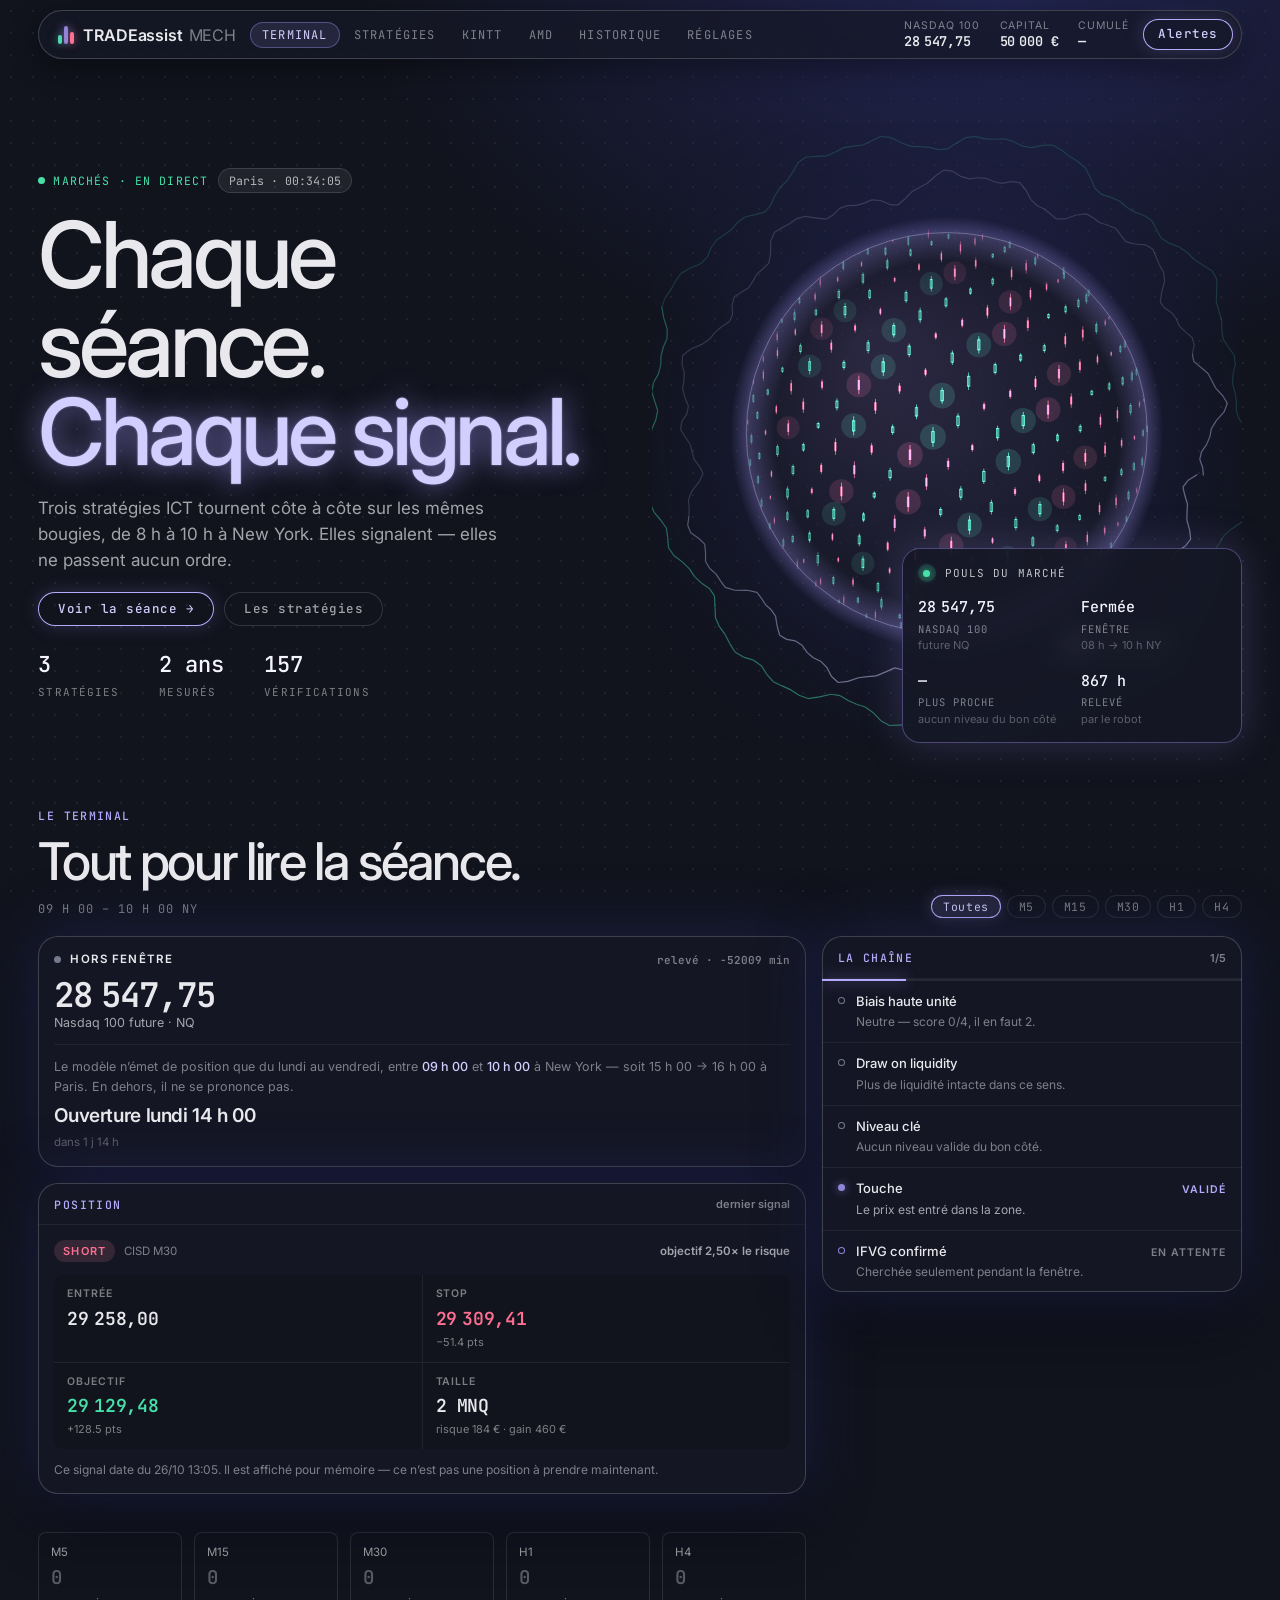
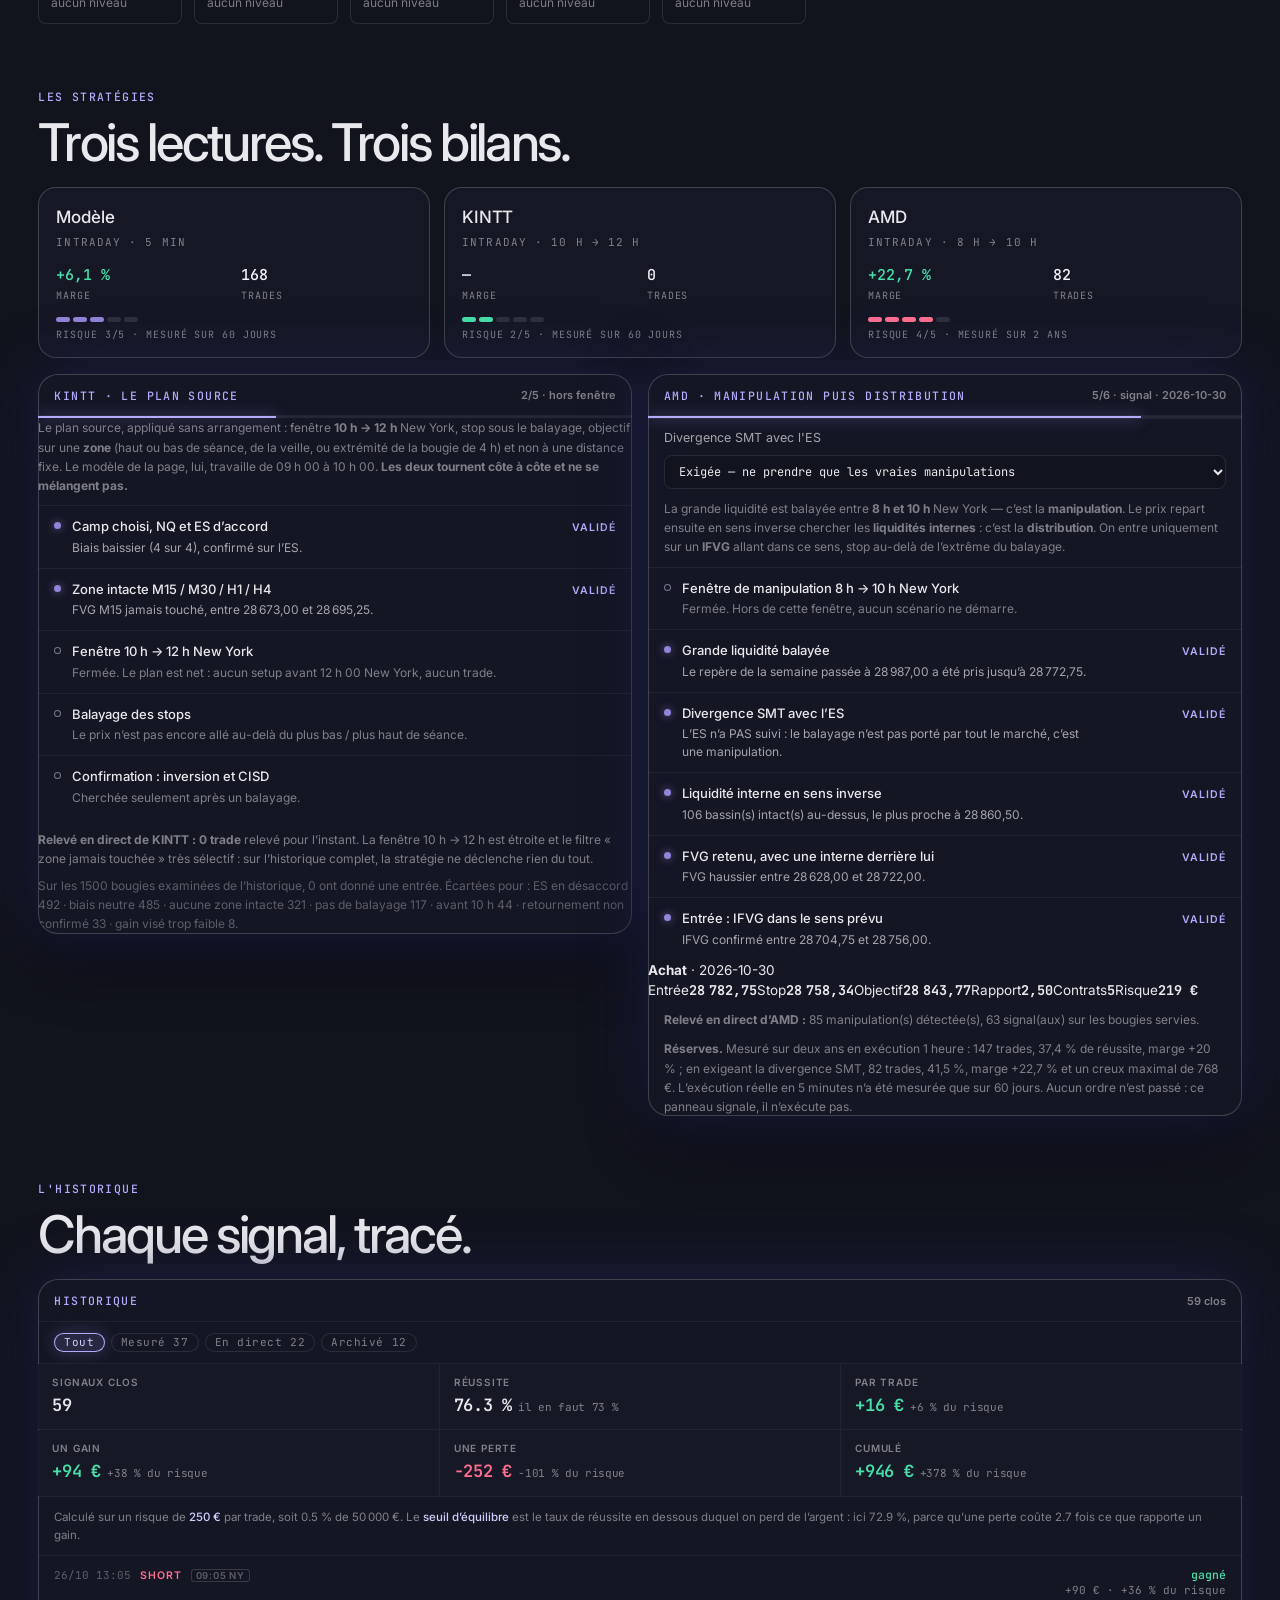
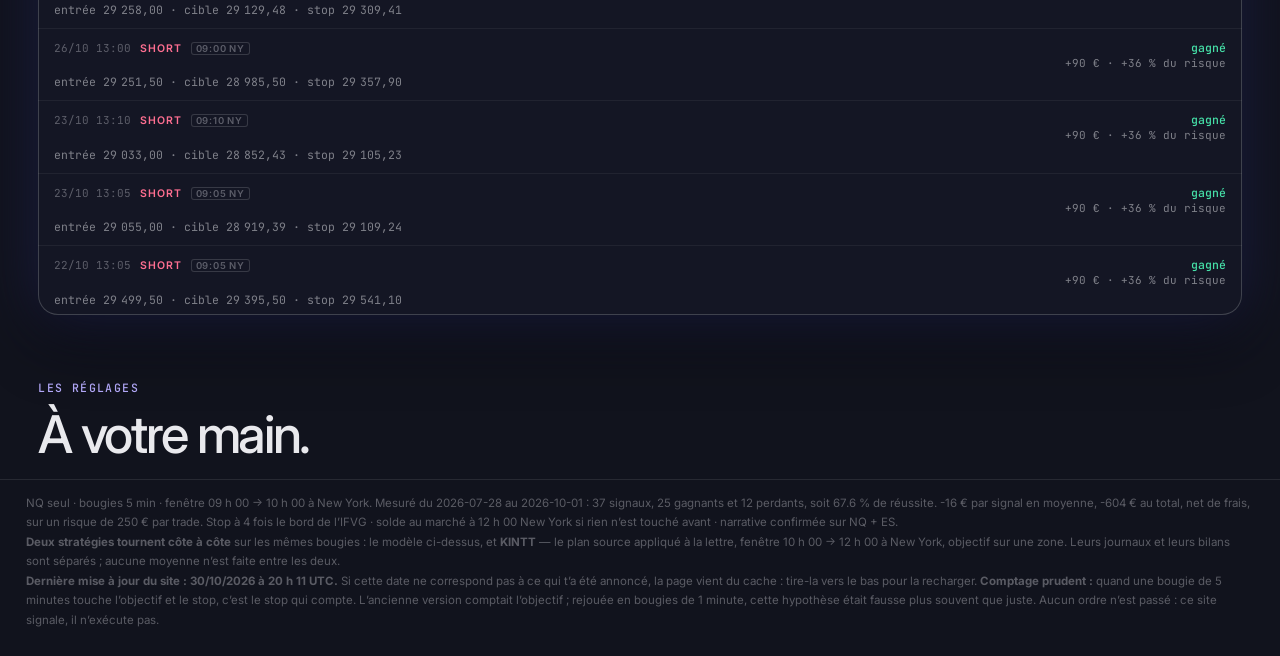
==== commit 94325169: "Journal : séance du 2026-10-30 20:55 UTC" ====
--- a/docs/index.html
+++ b/docs/index.html
@@ -697,7 +697,7 @@
   et <b>KINTT</b> — le plan source appliqué à la lettre, fenêtre <span id="f-kfen">—</span>
   à New York, objectif sur une zone. Leurs journaux et leurs bilans sont séparés ;
   aucune moyenne n’est faite entre les deux.
-  <br><b>Dernière mise à jour du site : 30/10/2026 à 19 h 56 UTC.</b>
+  <br><b>Dernière mise à jour du site : 30/10/2026 à 20 h 11 UTC.</b>
   Si cette date ne correspond pas à ce qui t’a été annoncé, la page vient du cache :
   tire-la vers le bas pour la recharger.
   <b>Comptage prudent :</b> quand une bougie de 5 minutes touche l’objectif et le stop, c’est le
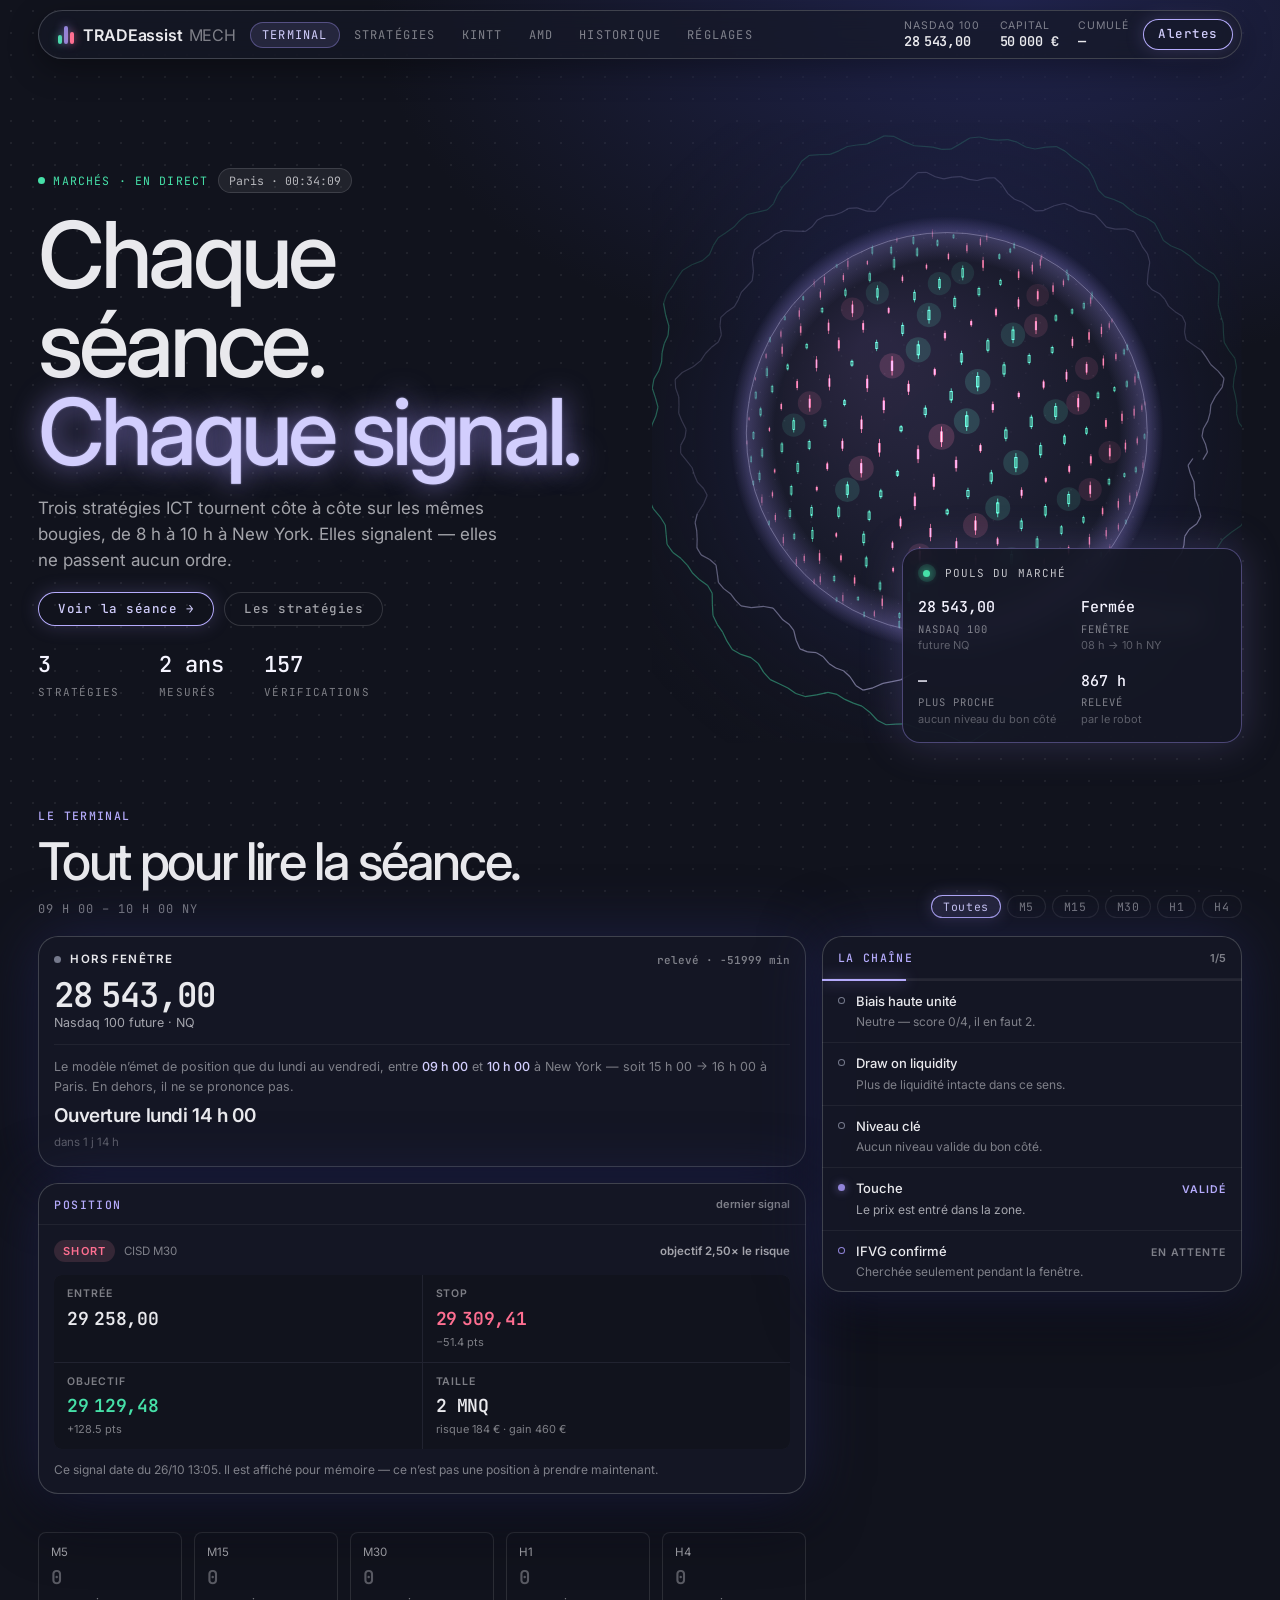
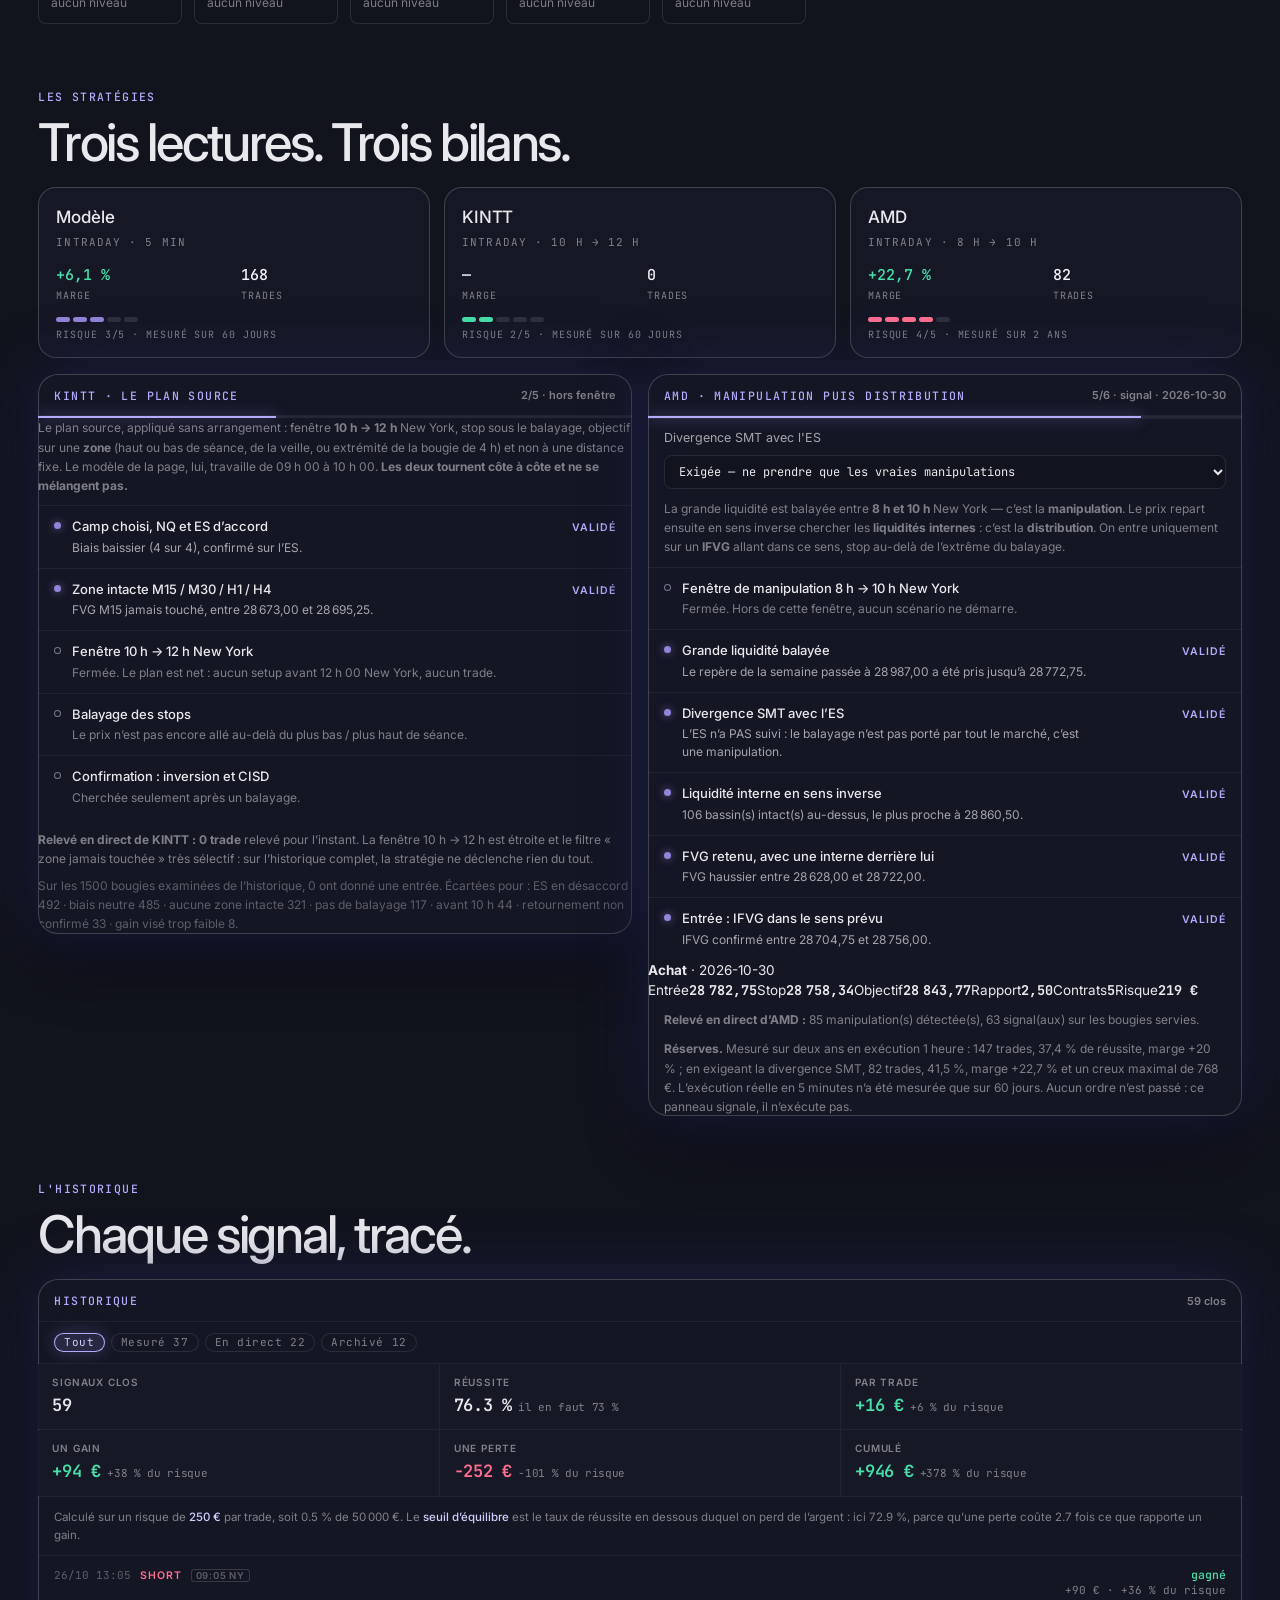
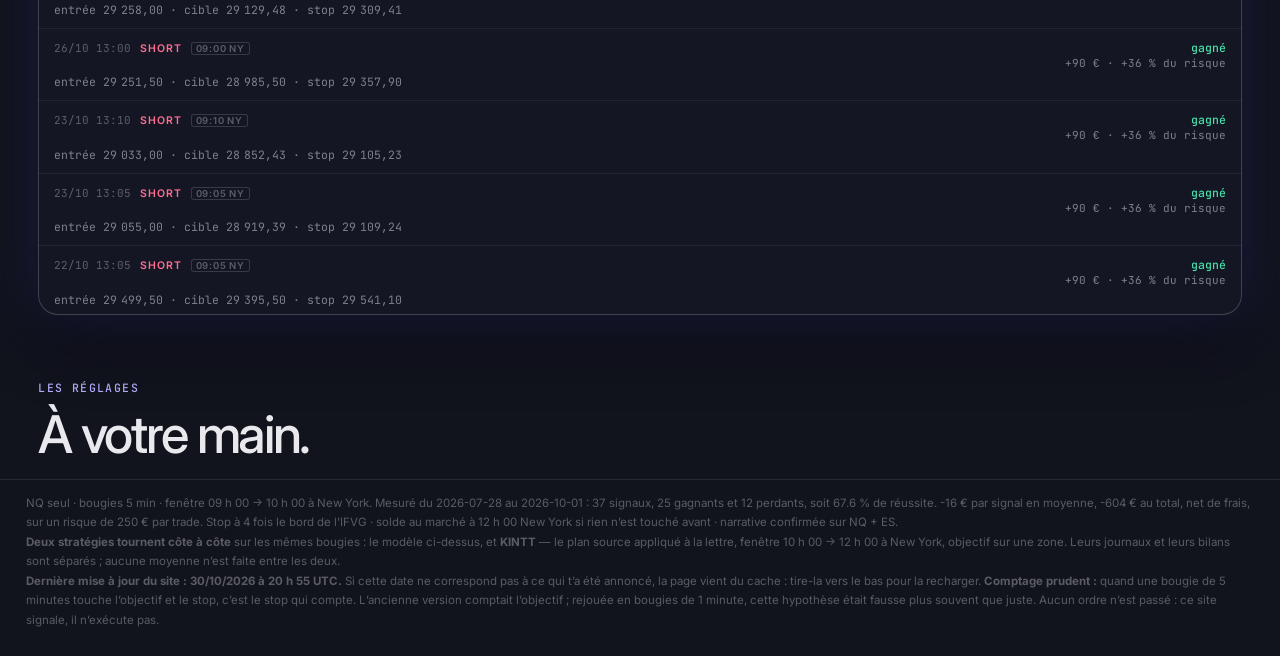
==== commit f273c50f: "Journal : relevé du 2026-10-30 21:25 UTC" ====
--- a/docs/index.html
+++ b/docs/index.html
@@ -697,7 +697,7 @@
   et <b>KINTT</b> — le plan source appliqué à la lettre, fenêtre <span id="f-kfen">—</span>
   à New York, objectif sur une zone. Leurs journaux et leurs bilans sont séparés ;
   aucune moyenne n’est faite entre les deux.
-  <br><b>Dernière mise à jour du site : 30/10/2026 à 20 h 11 UTC.</b>
+  <br><b>Dernière mise à jour du site : 30/10/2026 à 20 h 55 UTC.</b>
   Si cette date ne correspond pas à ce qui t’a été annoncé, la page vient du cache :
   tire-la vers le bas pour la recharger.
   <b>Comptage prudent :</b> quand une bougie de 5 minutes touche l’objectif et le stop, c’est le
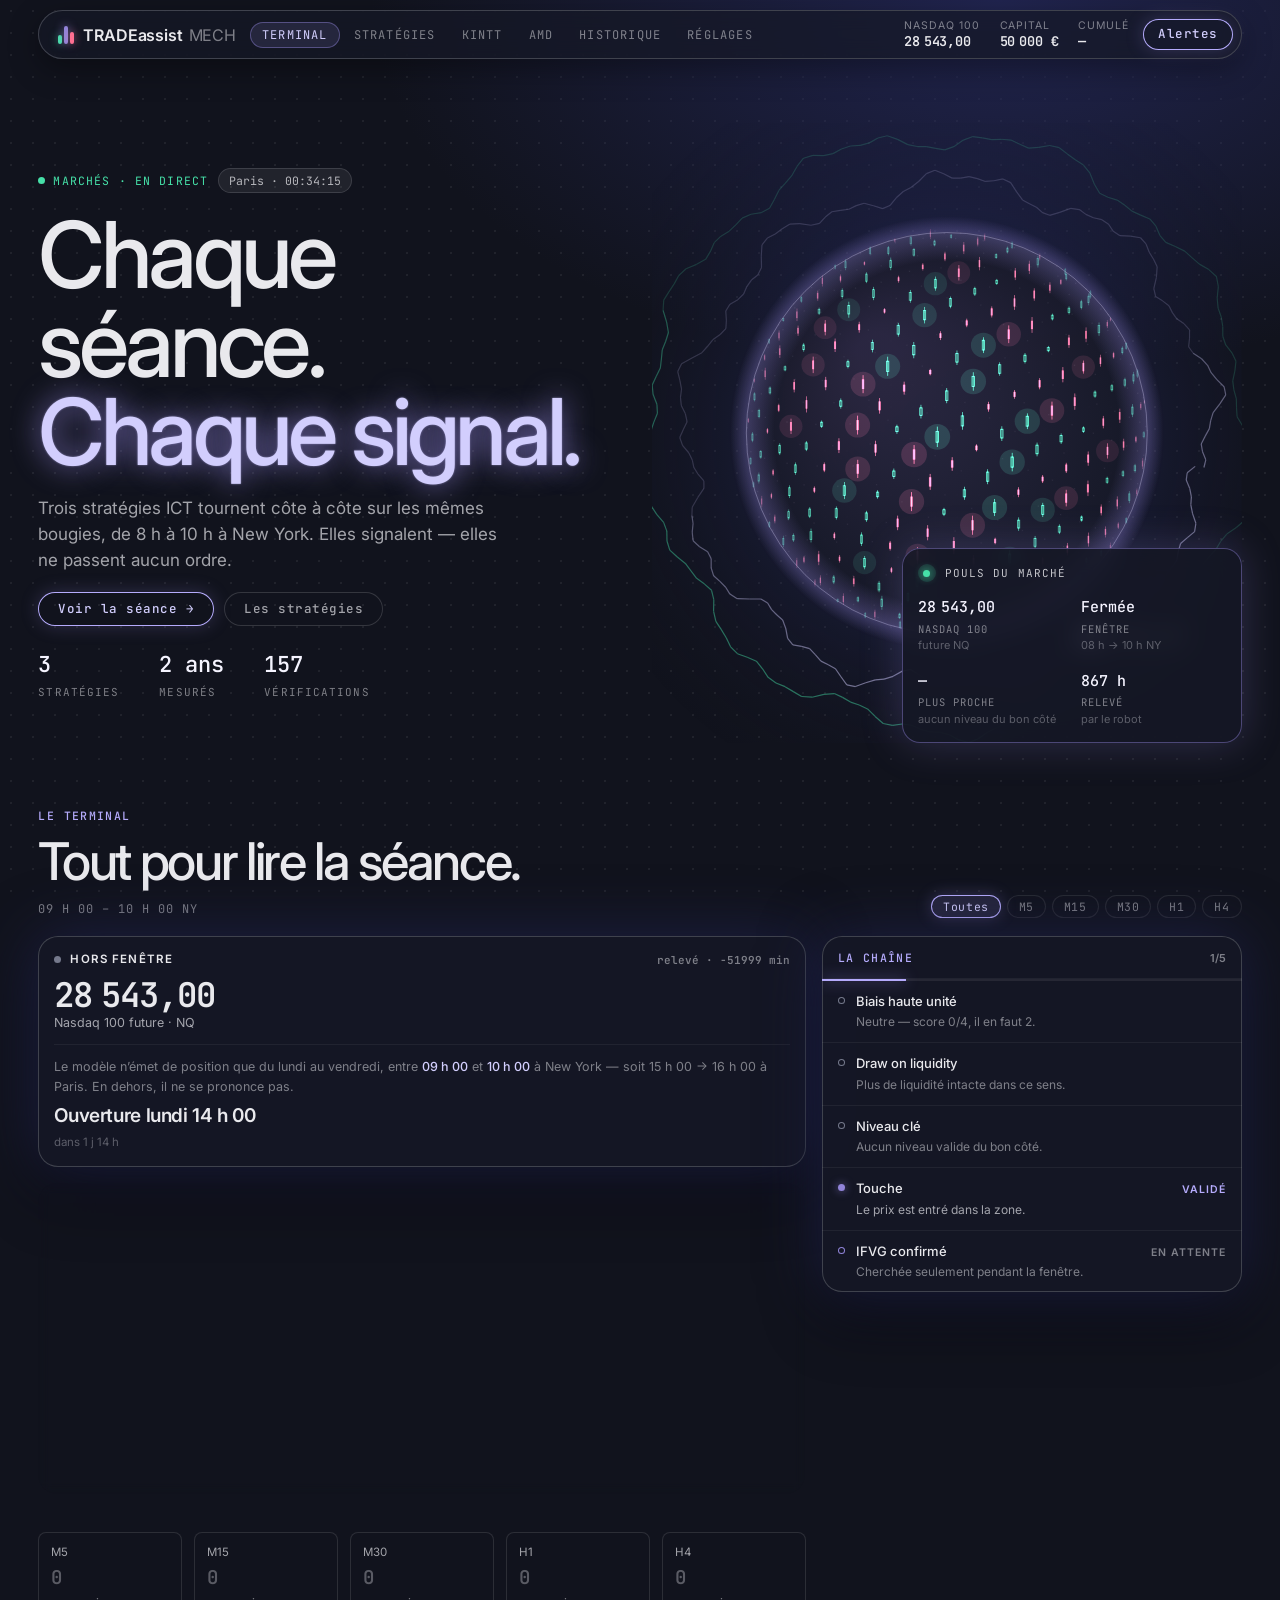
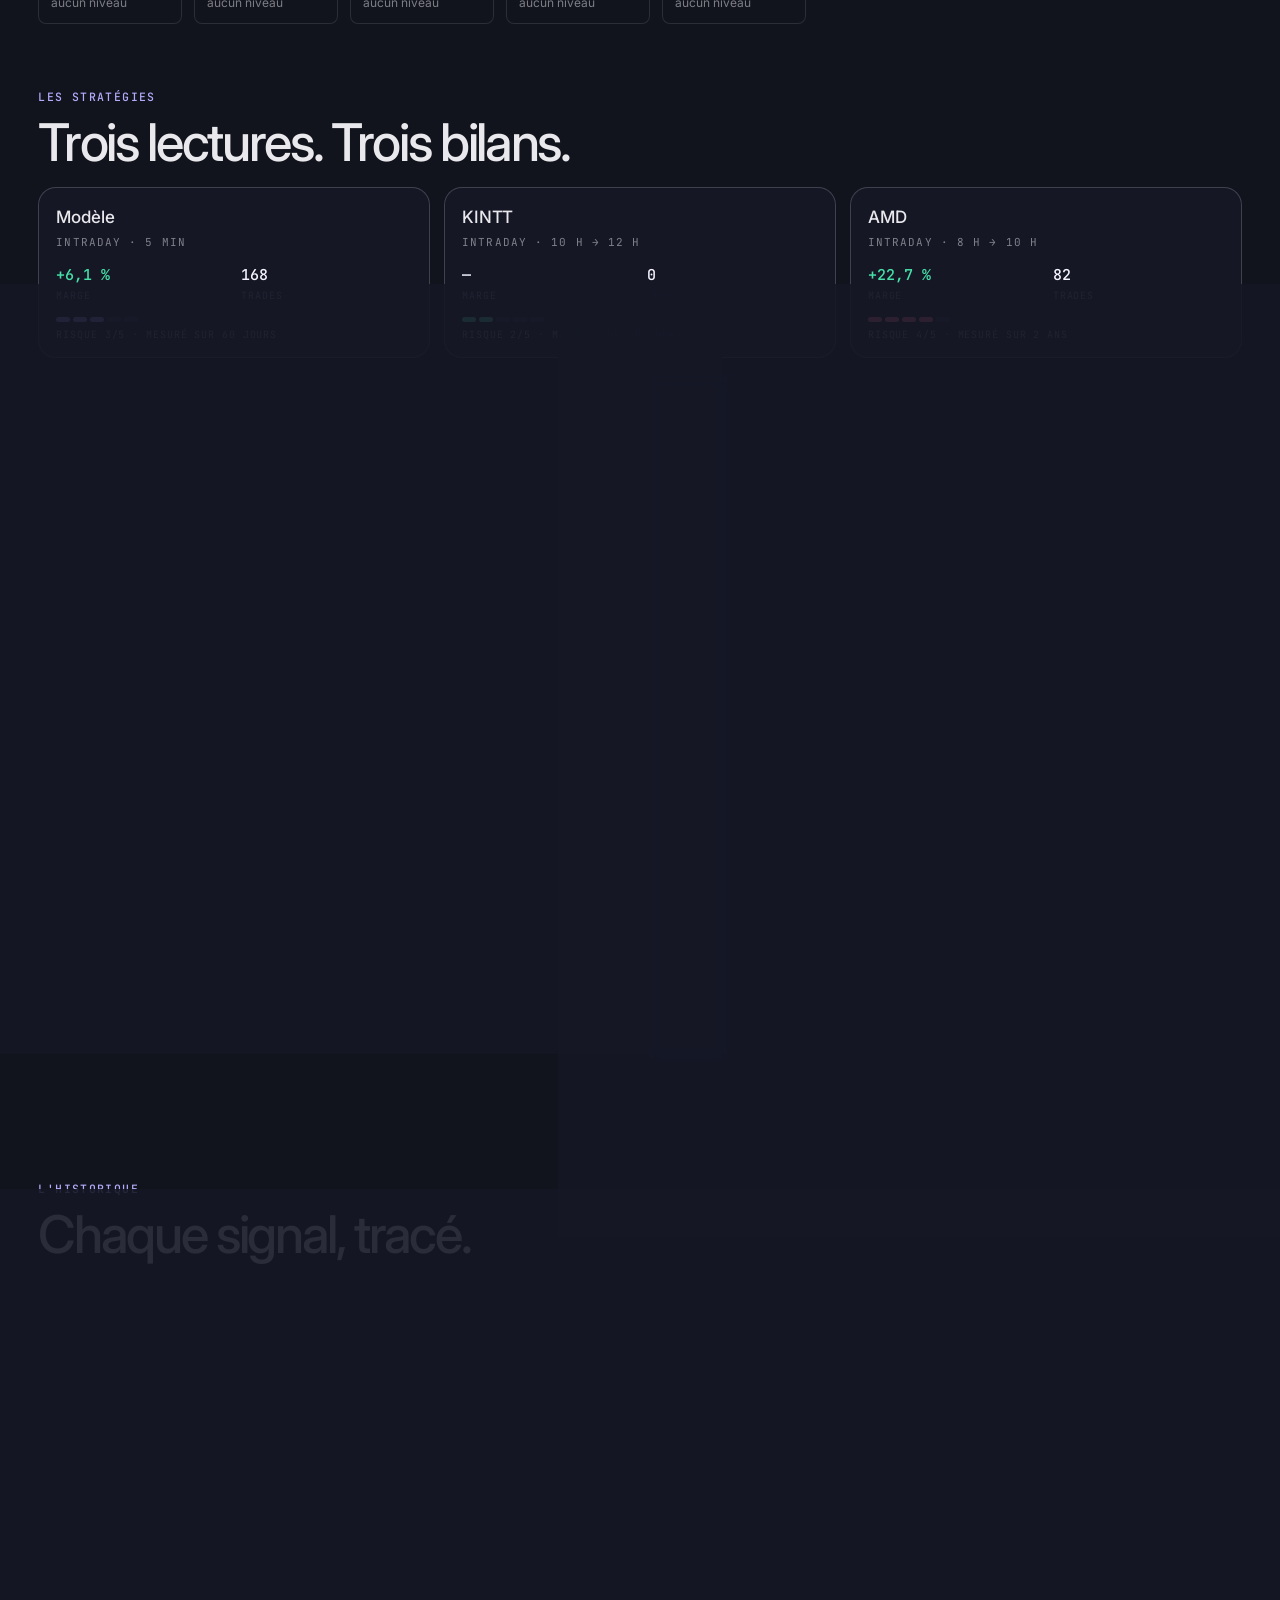
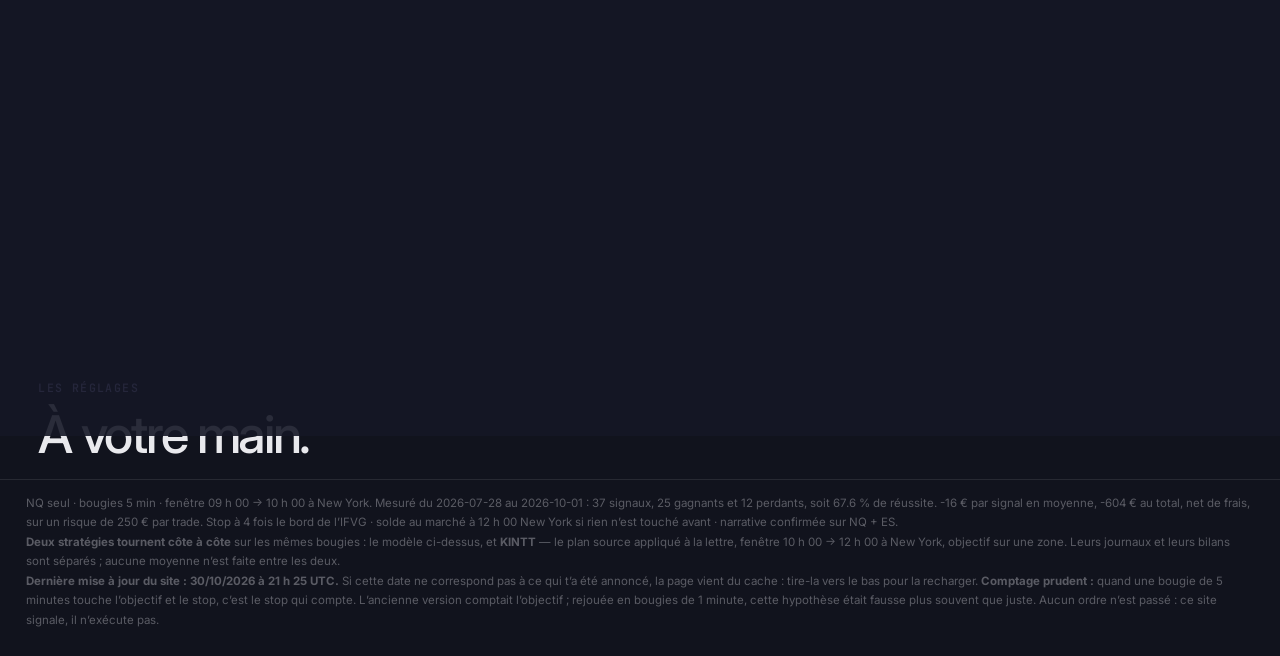
==== commit 71d9a5bf: "Journal : relevé du 2026-10-30 22:30 UTC" ====
--- a/docs/index.html
+++ b/docs/index.html
@@ -697,7 +697,7 @@
   et <b>KINTT</b> — le plan source appliqué à la lettre, fenêtre <span id="f-kfen">—</span>
   à New York, objectif sur une zone. Leurs journaux et leurs bilans sont séparés ;
   aucune moyenne n’est faite entre les deux.
-  <br><b>Dernière mise à jour du site : 30/10/2026 à 20 h 55 UTC.</b>
+  <br><b>Dernière mise à jour du site : 30/10/2026 à 21 h 25 UTC.</b>
   Si cette date ne correspond pas à ce qui t’a été annoncé, la page vient du cache :
   tire-la vers le bas pour la recharger.
   <b>Comptage prudent :</b> quand une bougie de 5 minutes touche l’objectif et le stop, c’est le
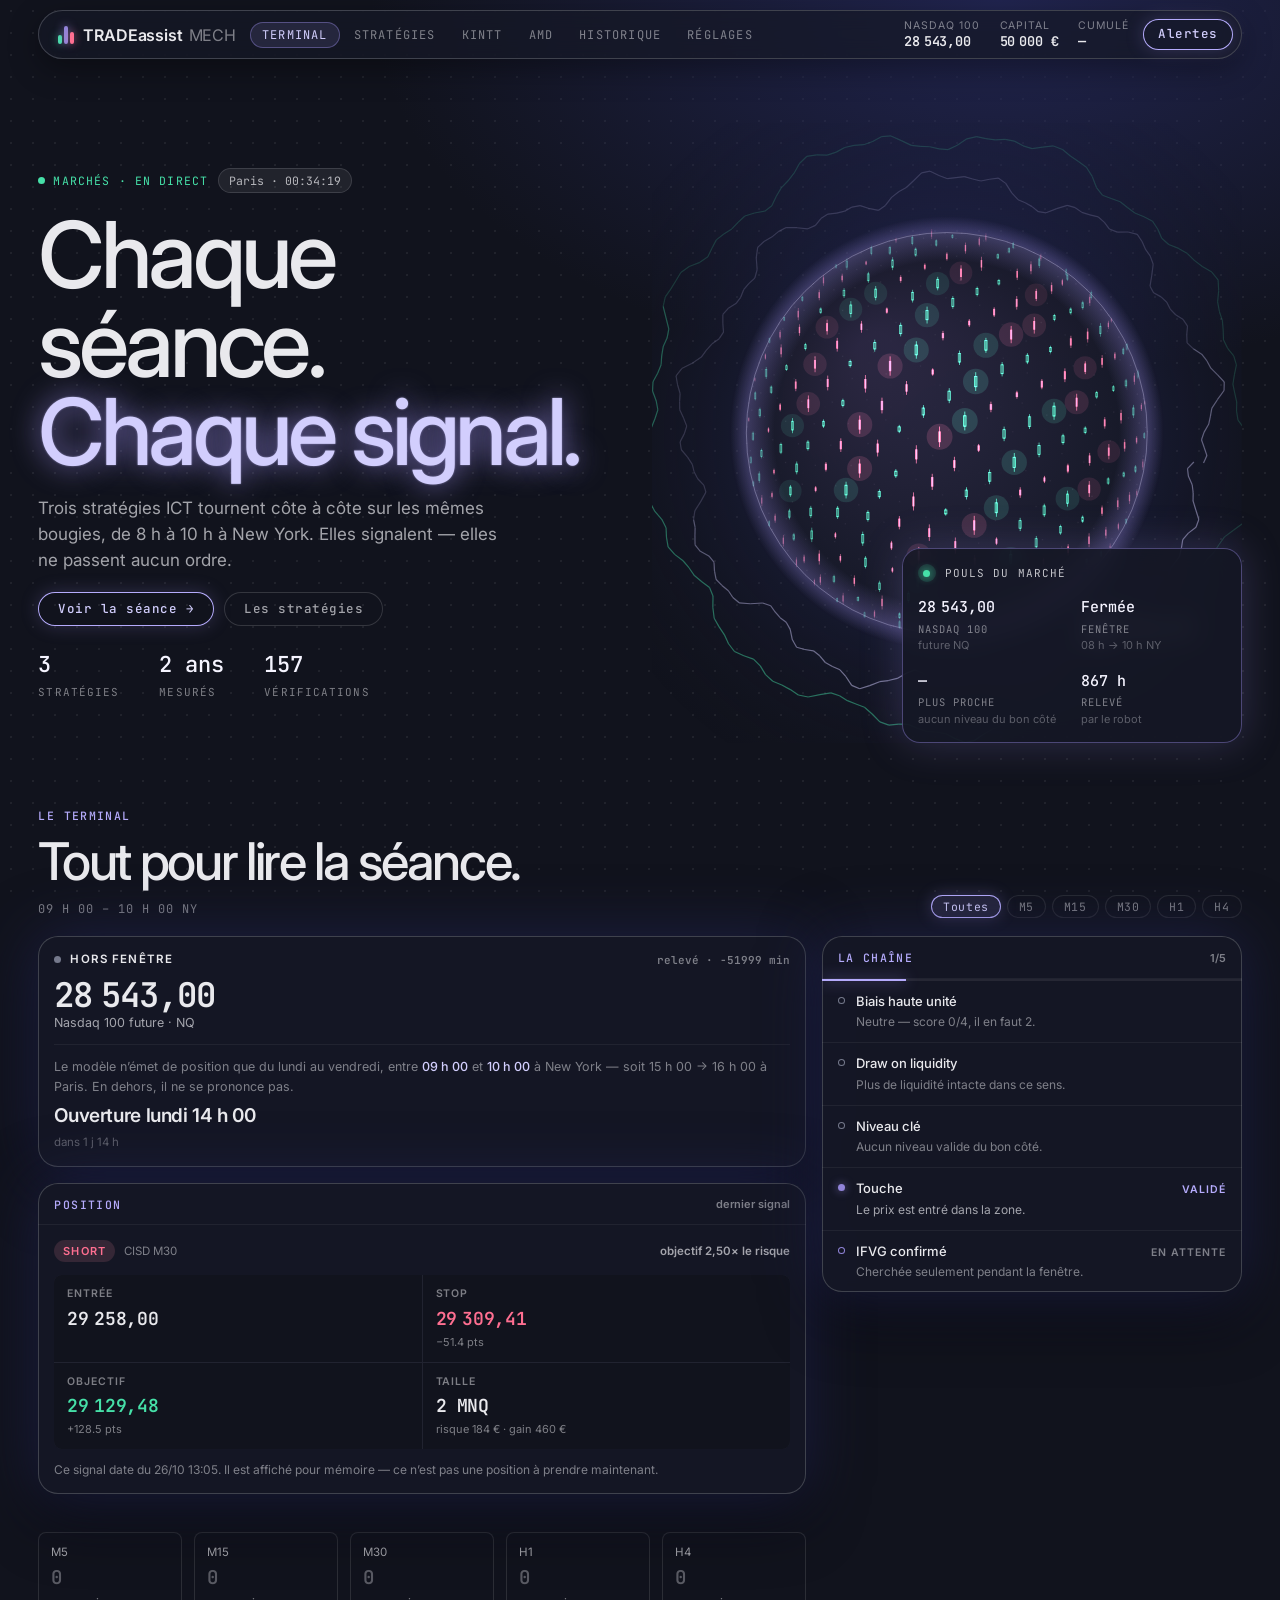
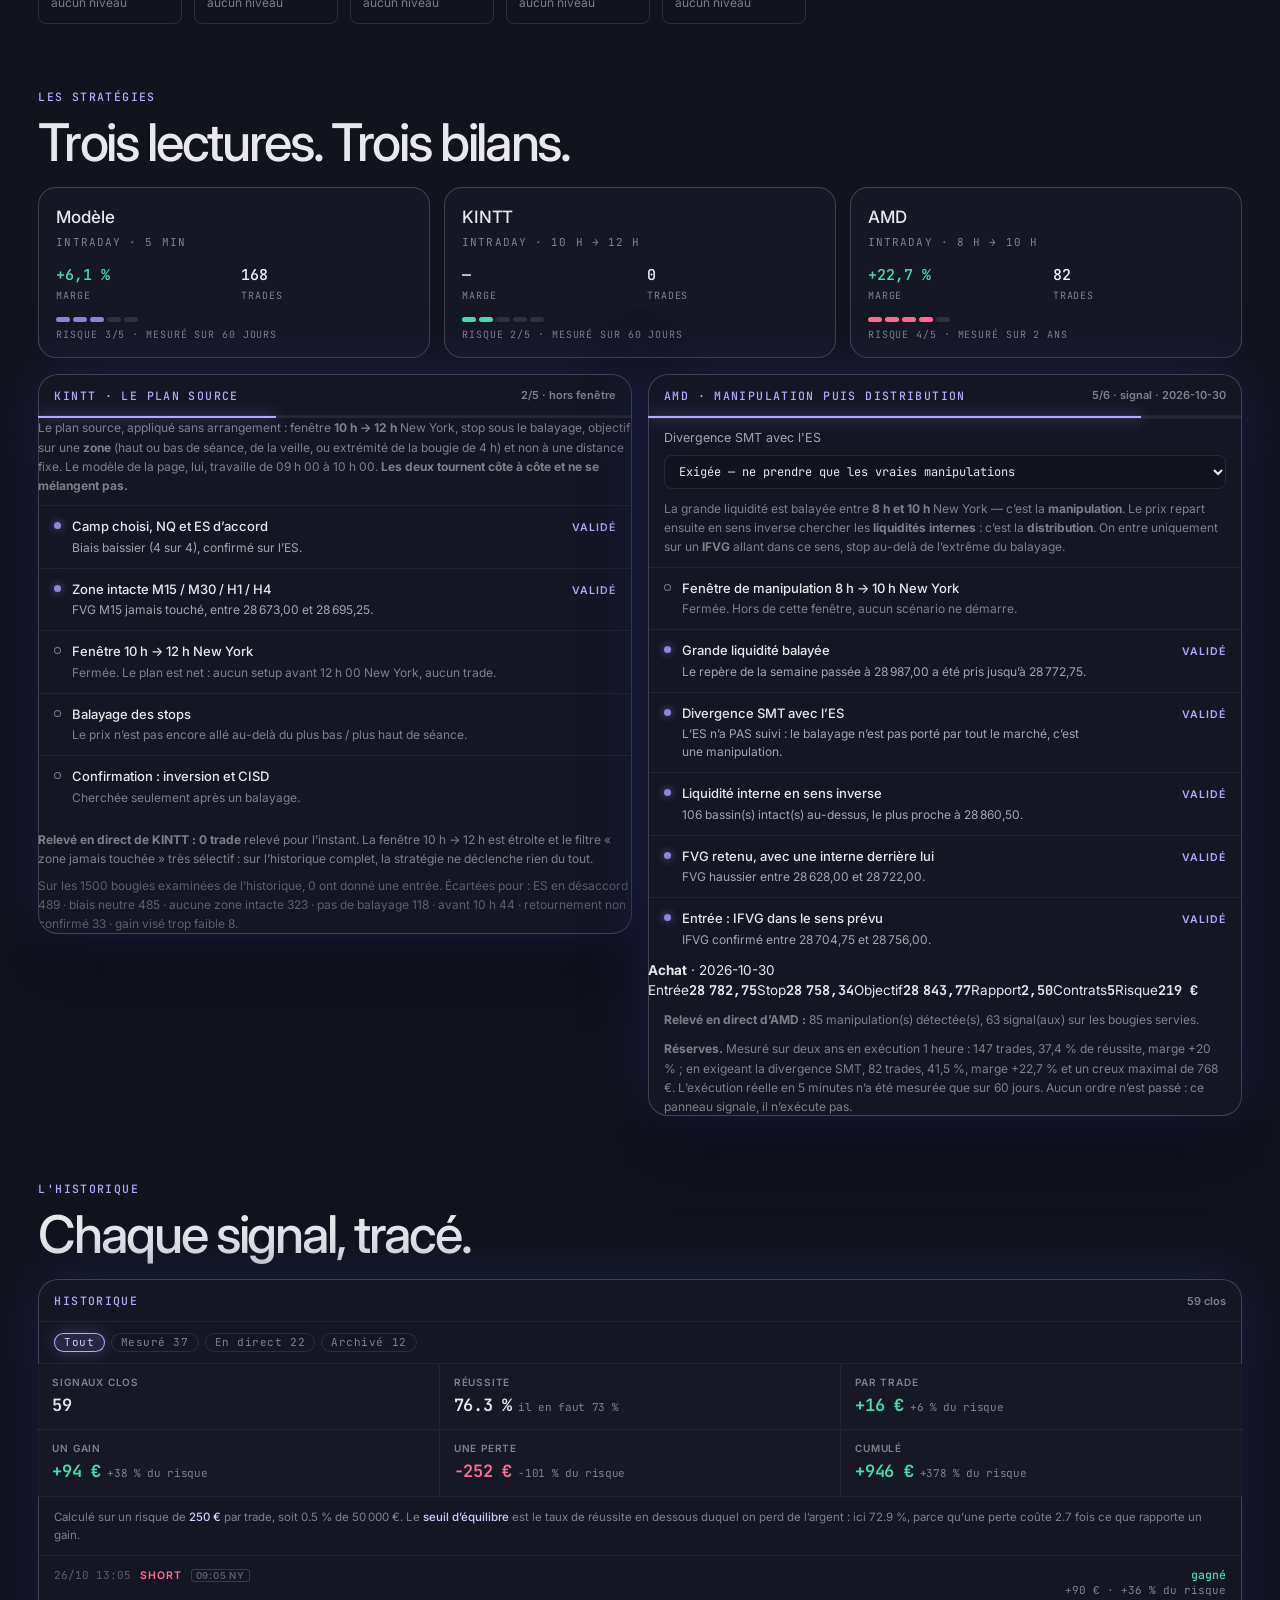
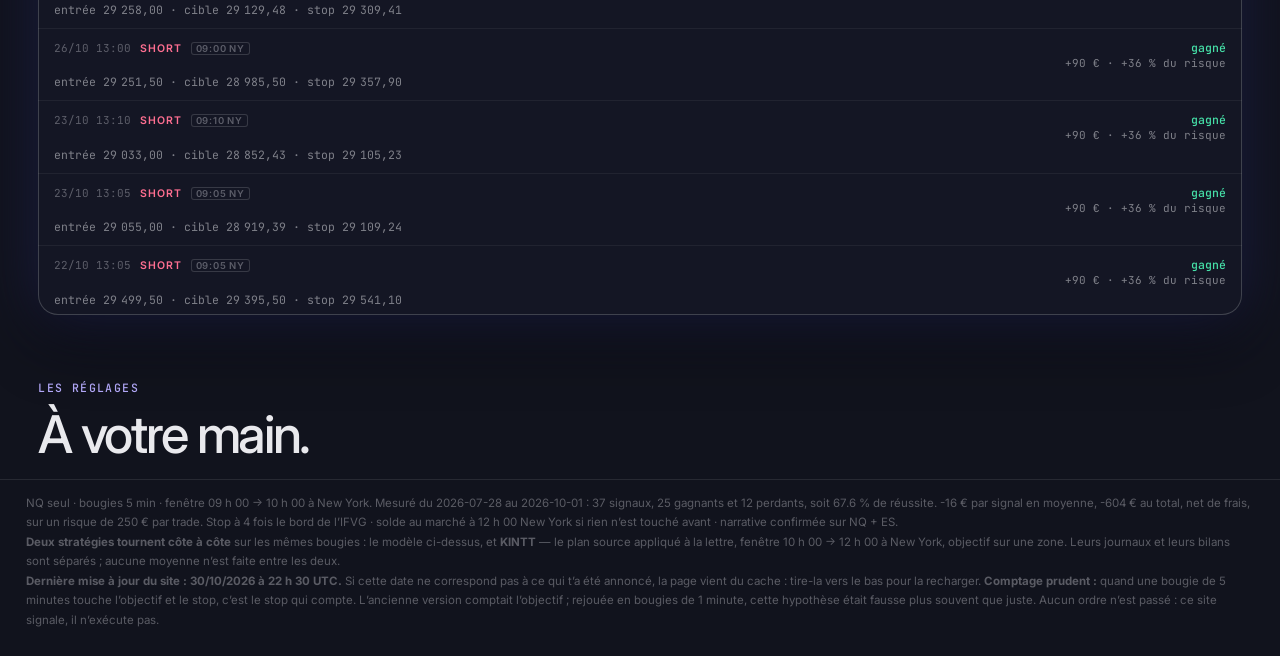
==== commit 0caf3115: "Journal : relevé du 2026-10-30 23:10 UTC" ====
--- a/docs/index.html
+++ b/docs/index.html
@@ -697,7 +697,7 @@
   et <b>KINTT</b> — le plan source appliqué à la lettre, fenêtre <span id="f-kfen">—</span>
   à New York, objectif sur une zone. Leurs journaux et leurs bilans sont séparés ;
   aucune moyenne n’est faite entre les deux.
-  <br><b>Dernière mise à jour du site : 30/10/2026 à 21 h 25 UTC.</b>
+  <br><b>Dernière mise à jour du site : 30/10/2026 à 22 h 30 UTC.</b>
   Si cette date ne correspond pas à ce qui t’a été annoncé, la page vient du cache :
   tire-la vers le bas pour la recharger.
   <b>Comptage prudent :</b> quand une bougie de 5 minutes touche l’objectif et le stop, c’est le
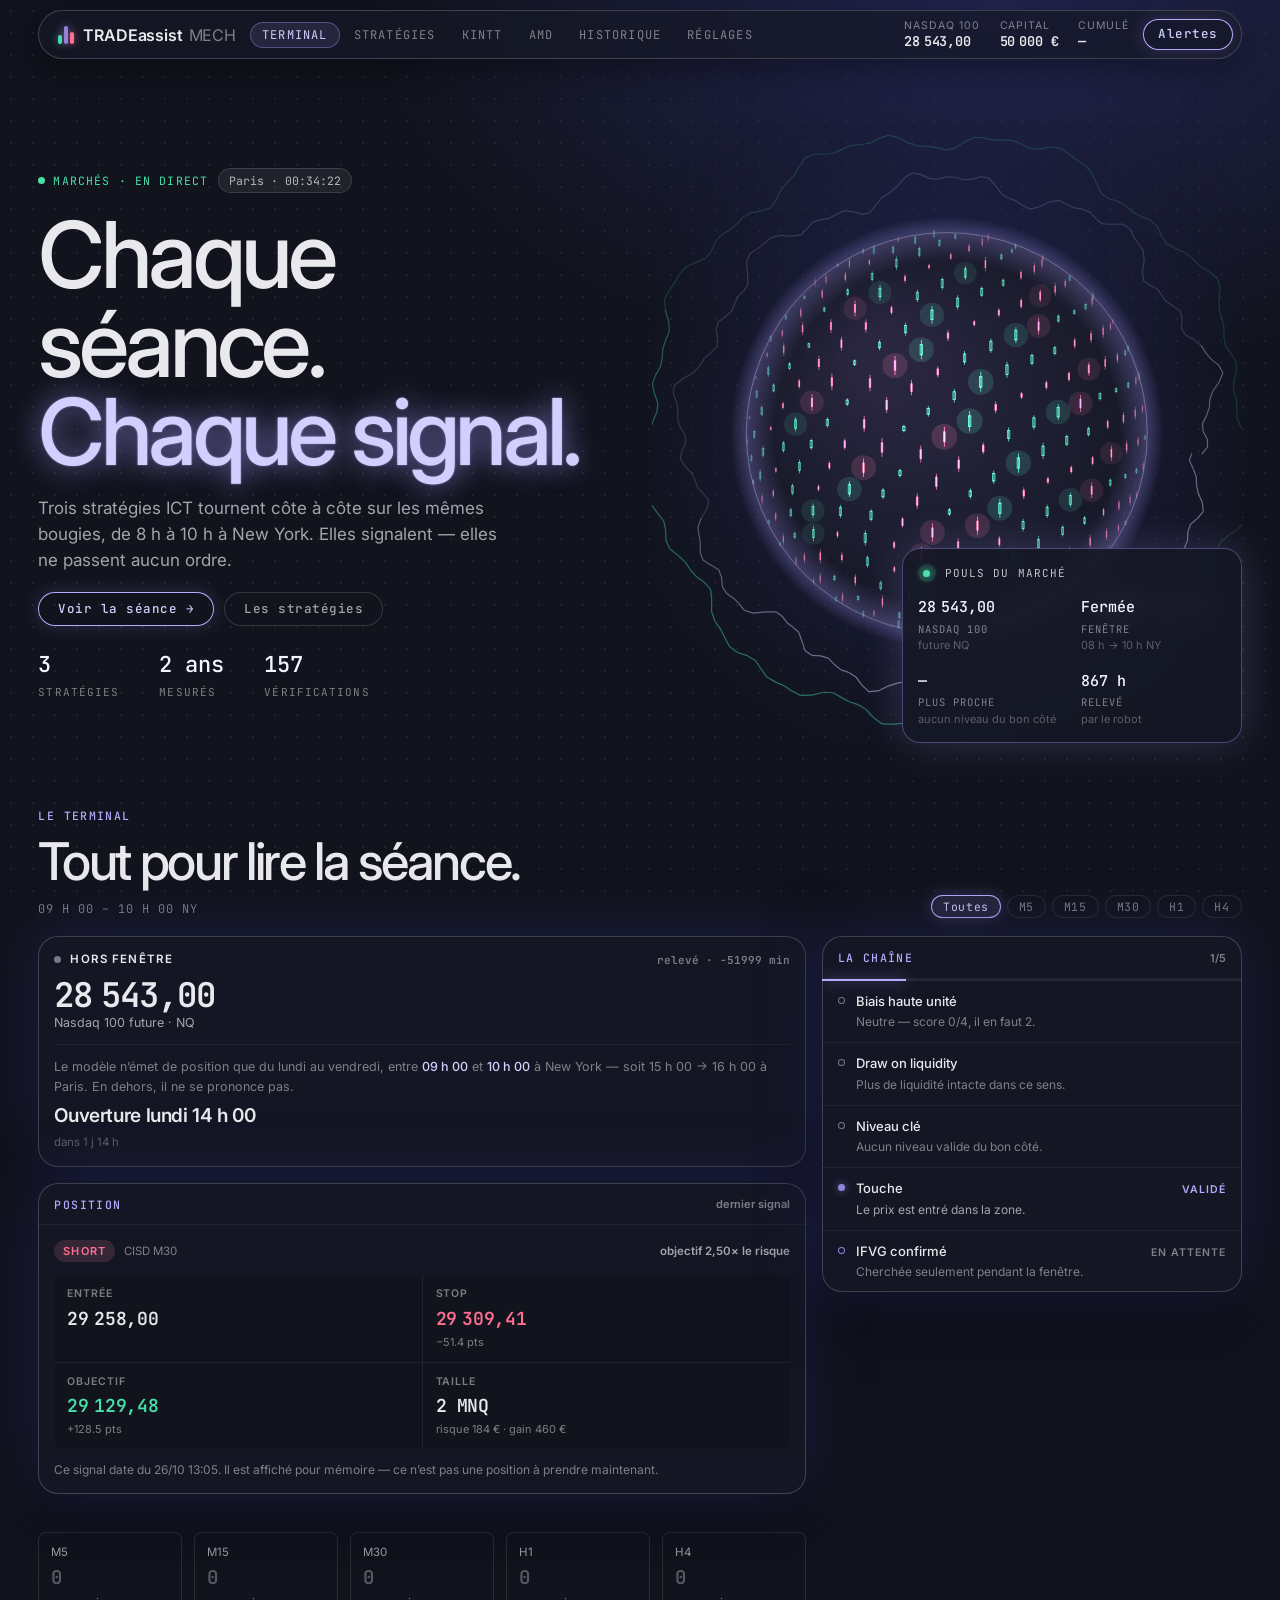
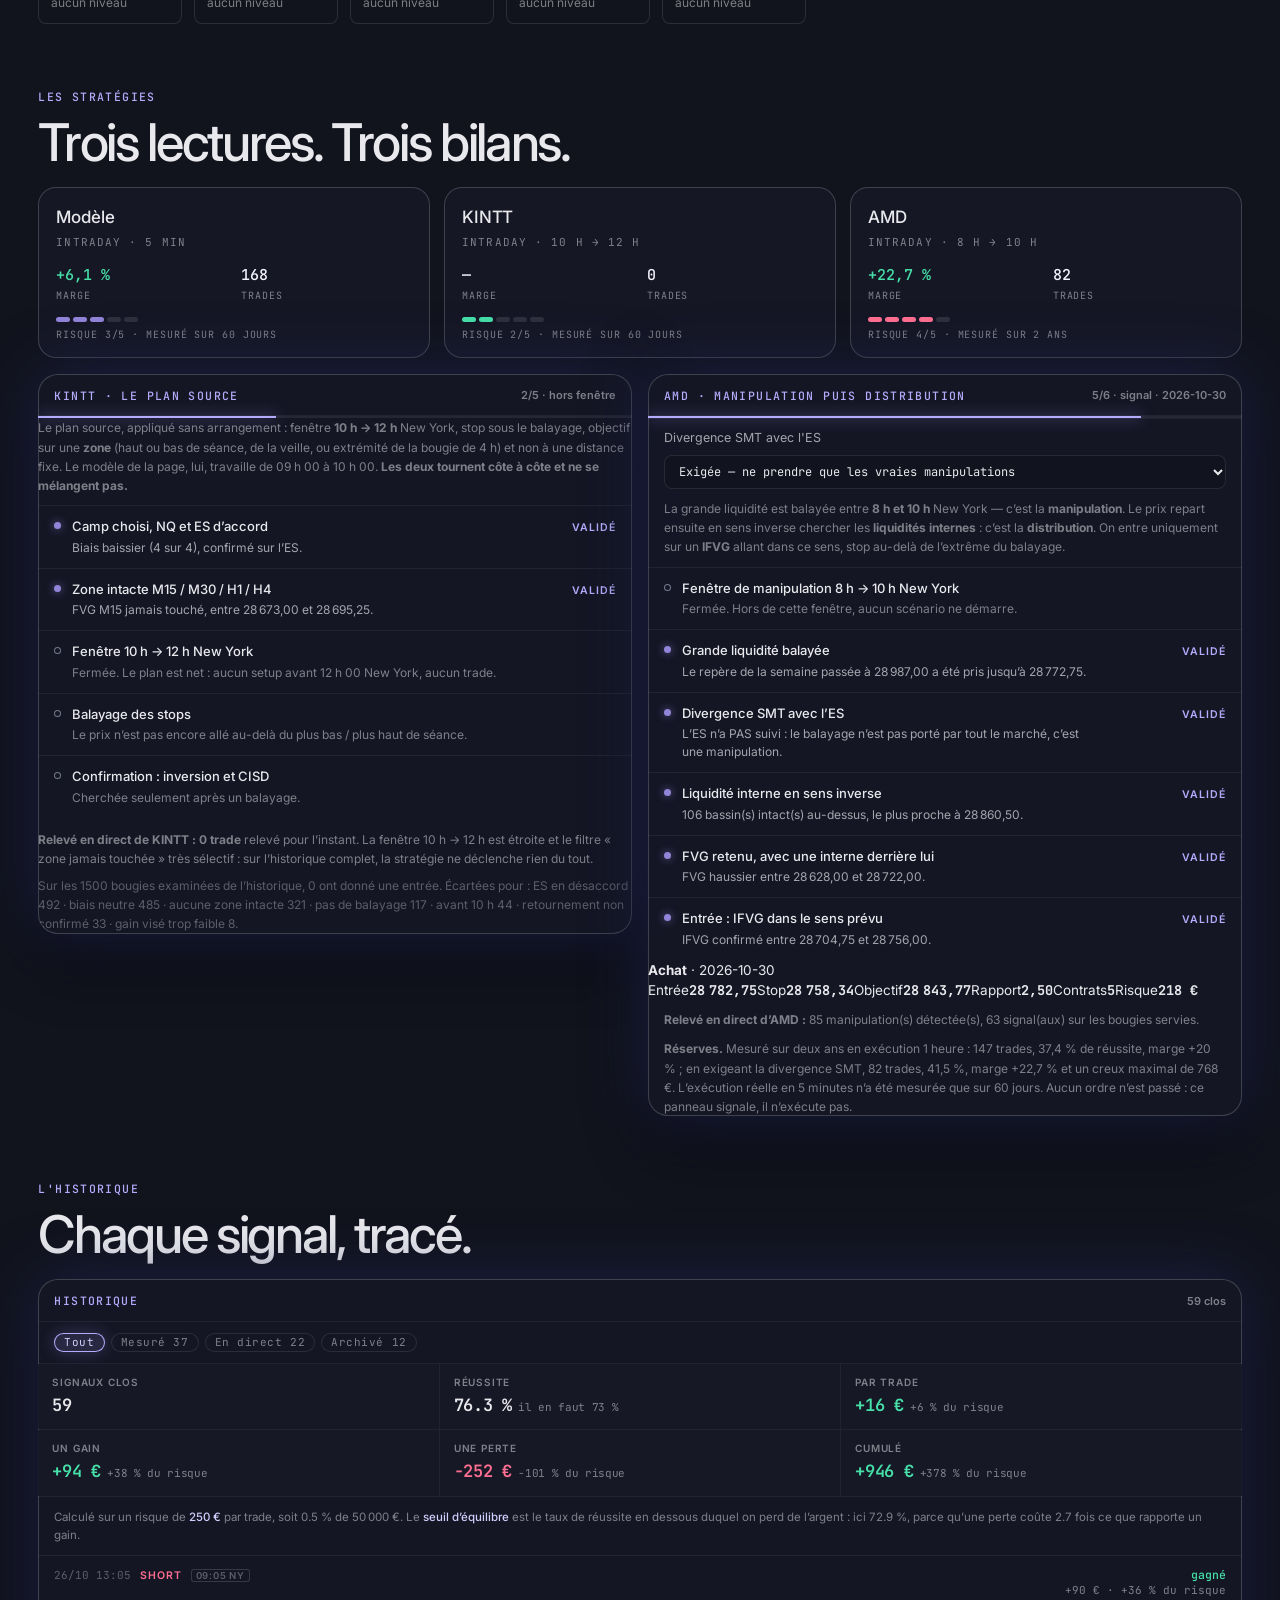
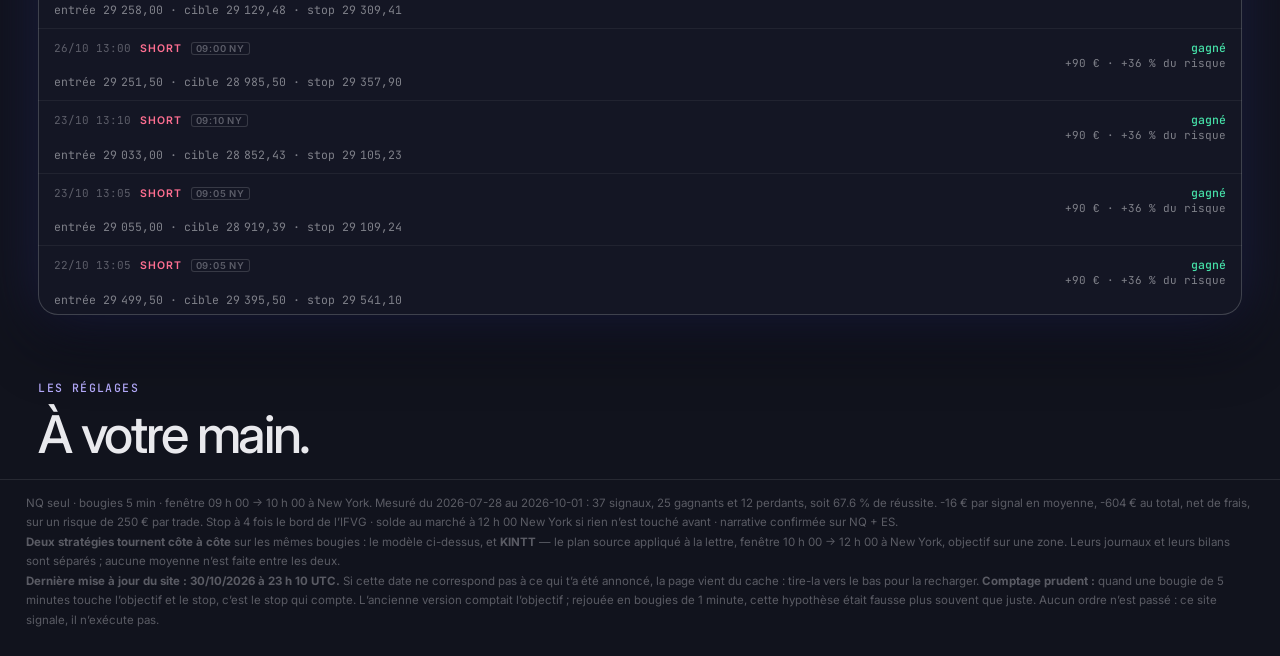
==== commit 006cd50a: "Journal : relevé du 2026-10-31 00:51 UTC" ====
--- a/docs/index.html
+++ b/docs/index.html
@@ -697,7 +697,7 @@
   et <b>KINTT</b> — le plan source appliqué à la lettre, fenêtre <span id="f-kfen">—</span>
   à New York, objectif sur une zone. Leurs journaux et leurs bilans sont séparés ;
   aucune moyenne n’est faite entre les deux.
-  <br><b>Dernière mise à jour du site : 30/10/2026 à 22 h 30 UTC.</b>
+  <br><b>Dernière mise à jour du site : 30/10/2026 à 23 h 10 UTC.</b>
   Si cette date ne correspond pas à ce qui t’a été annoncé, la page vient du cache :
   tire-la vers le bas pour la recharger.
   <b>Comptage prudent :</b> quand une bougie de 5 minutes touche l’objectif et le stop, c’est le
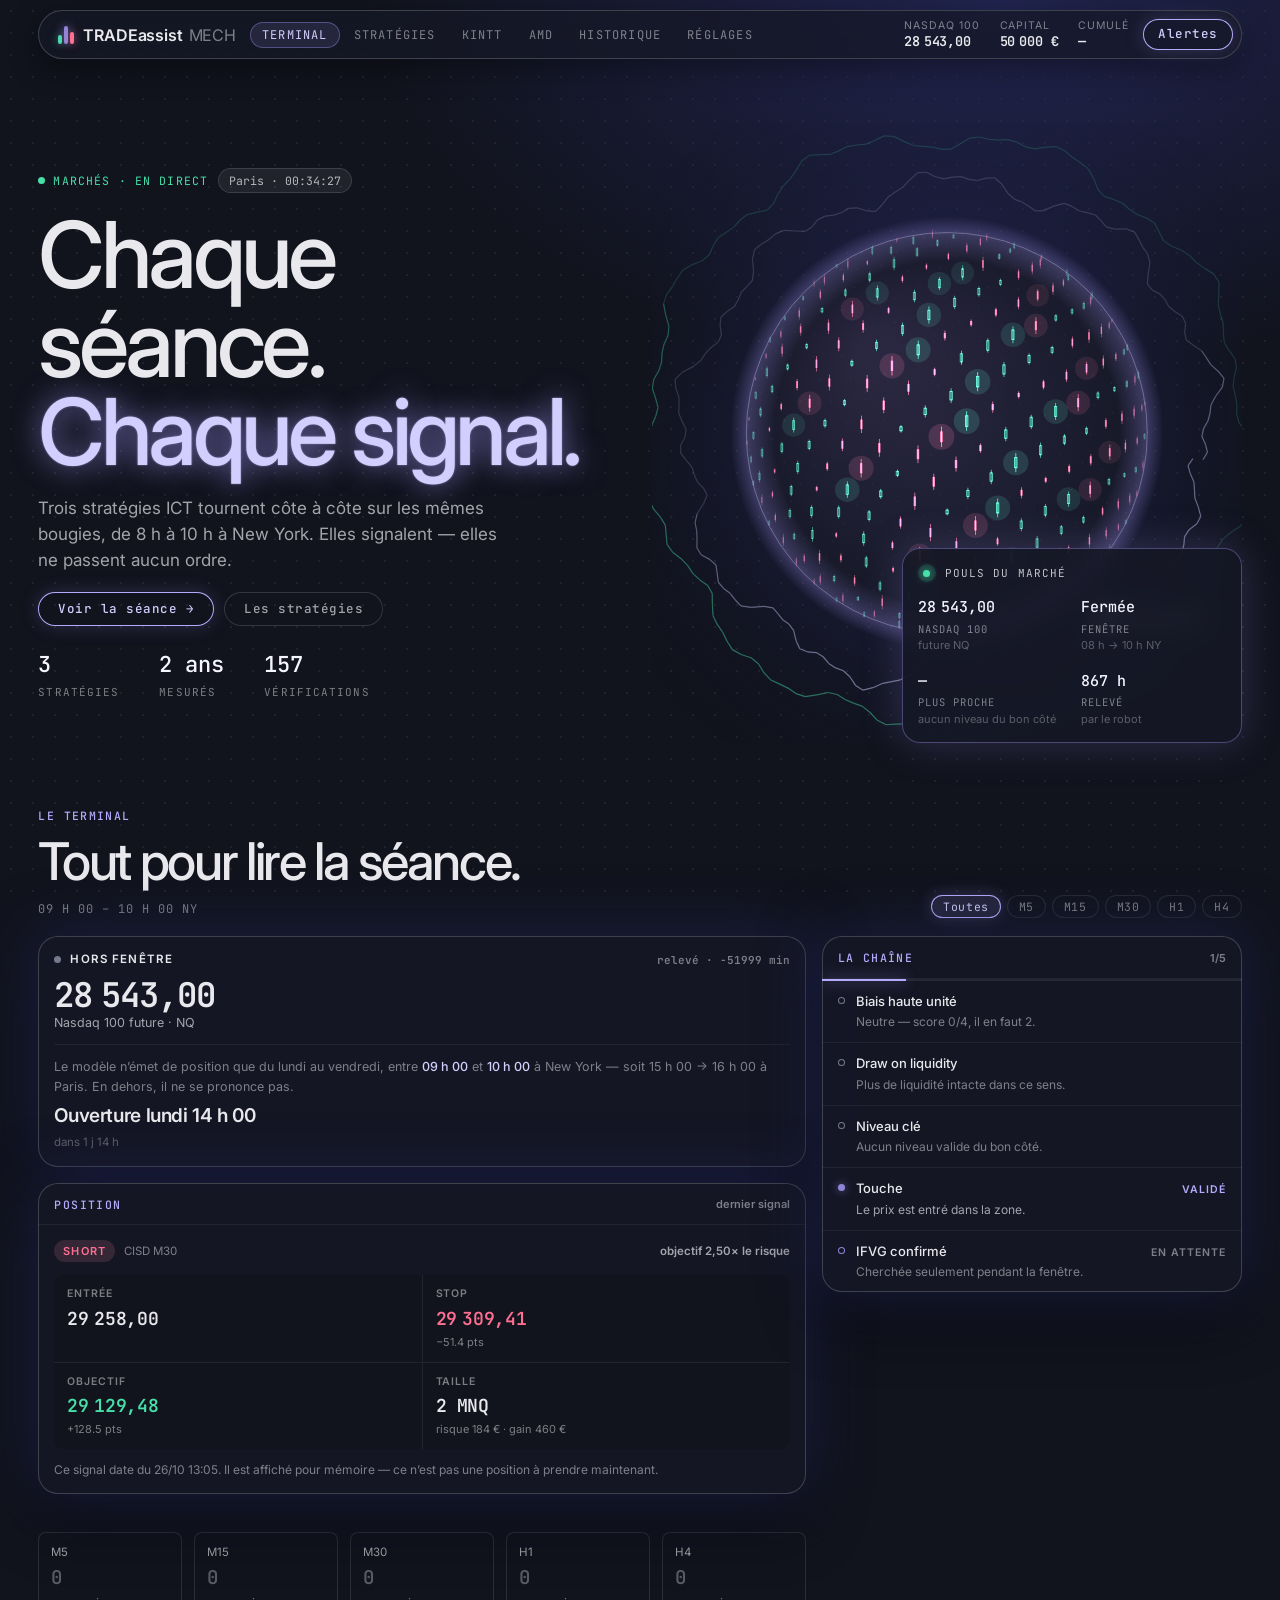
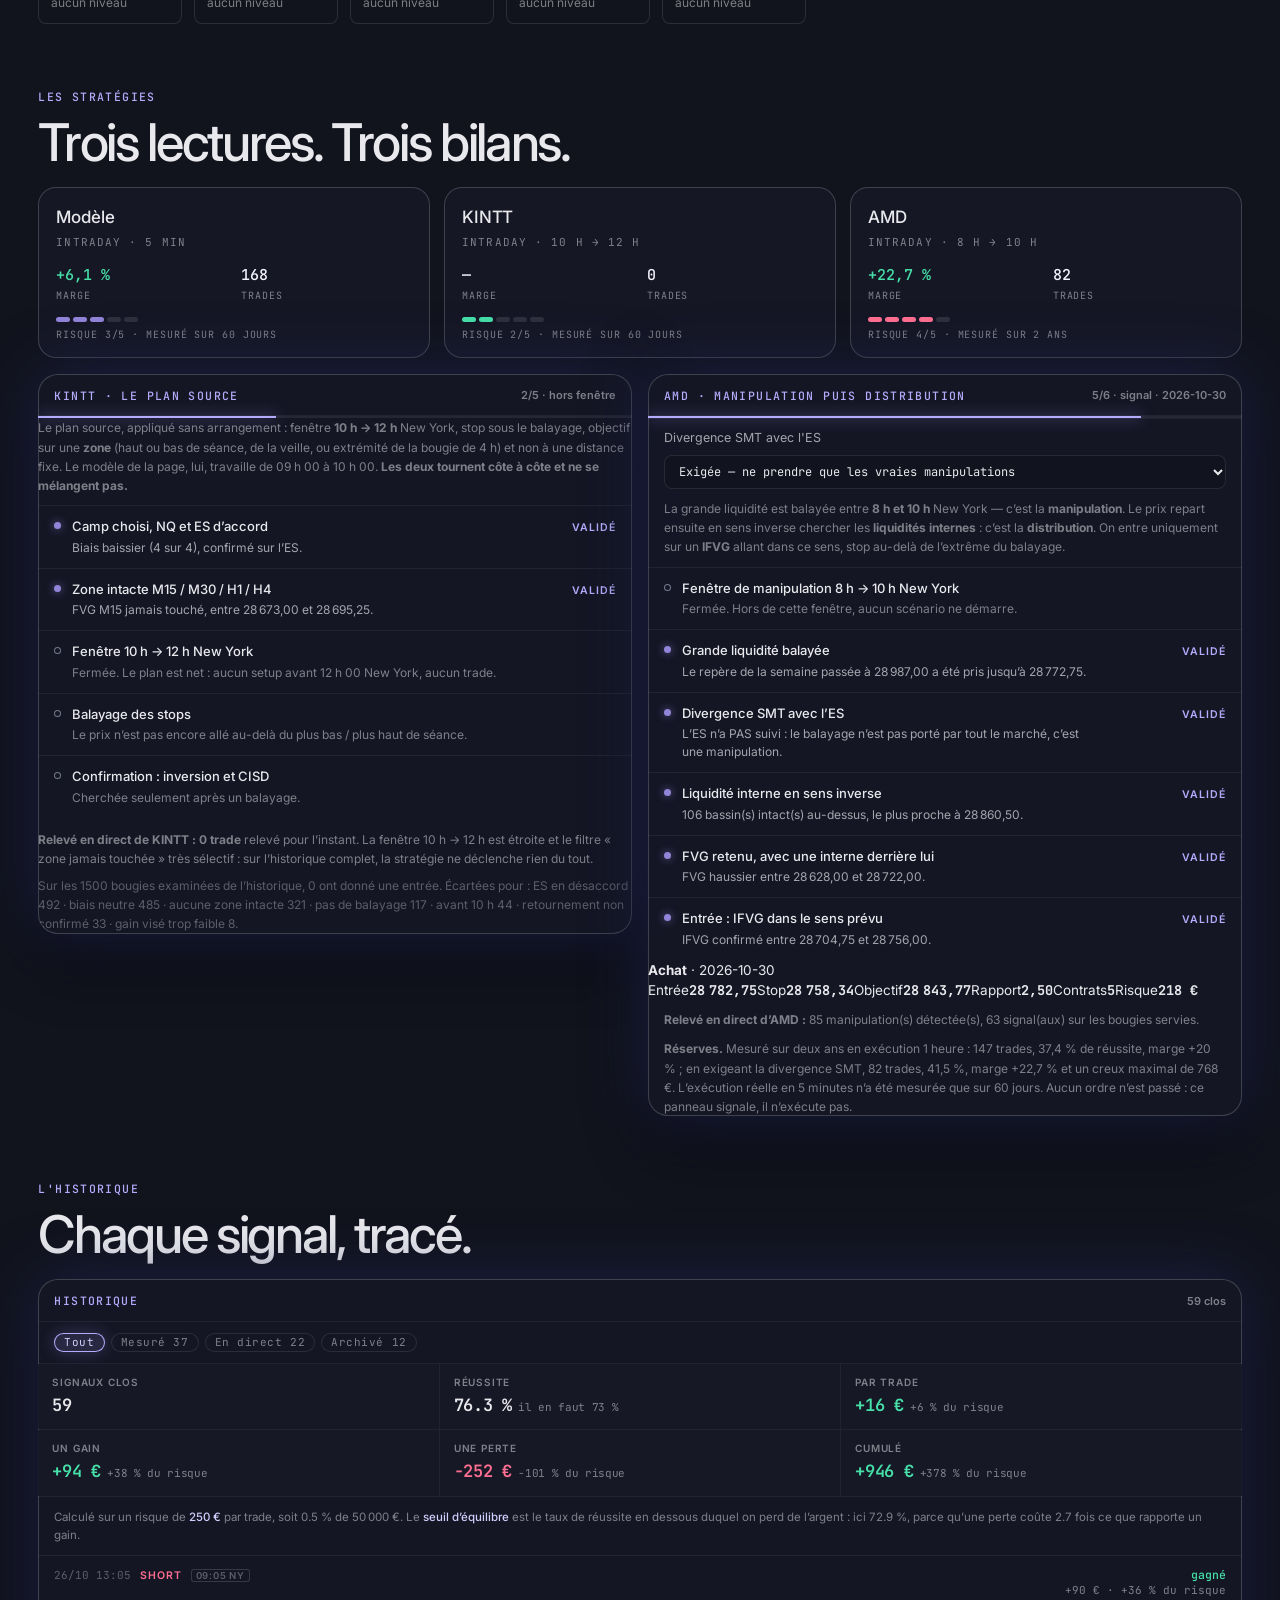
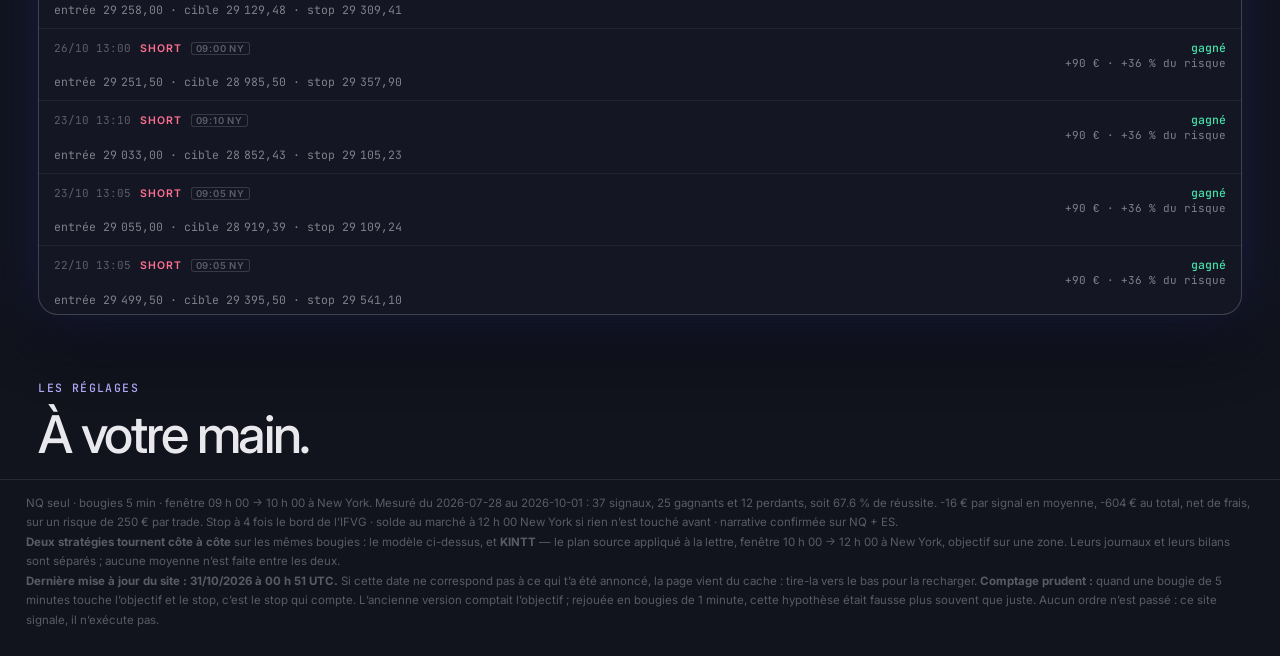
==== commit 6d074e2b: "Journal : relevé du 2026-10-31 01:45 UTC" ====
--- a/docs/index.html
+++ b/docs/index.html
@@ -697,7 +697,7 @@
   et <b>KINTT</b> — le plan source appliqué à la lettre, fenêtre <span id="f-kfen">—</span>
   à New York, objectif sur une zone. Leurs journaux et leurs bilans sont séparés ;
   aucune moyenne n’est faite entre les deux.
-  <br><b>Dernière mise à jour du site : 30/10/2026 à 23 h 10 UTC.</b>
+  <br><b>Dernière mise à jour du site : 31/10/2026 à 00 h 51 UTC.</b>
   Si cette date ne correspond pas à ce qui t’a été annoncé, la page vient du cache :
   tire-la vers le bas pour la recharger.
   <b>Comptage prudent :</b> quand une bougie de 5 minutes touche l’objectif et le stop, c’est le
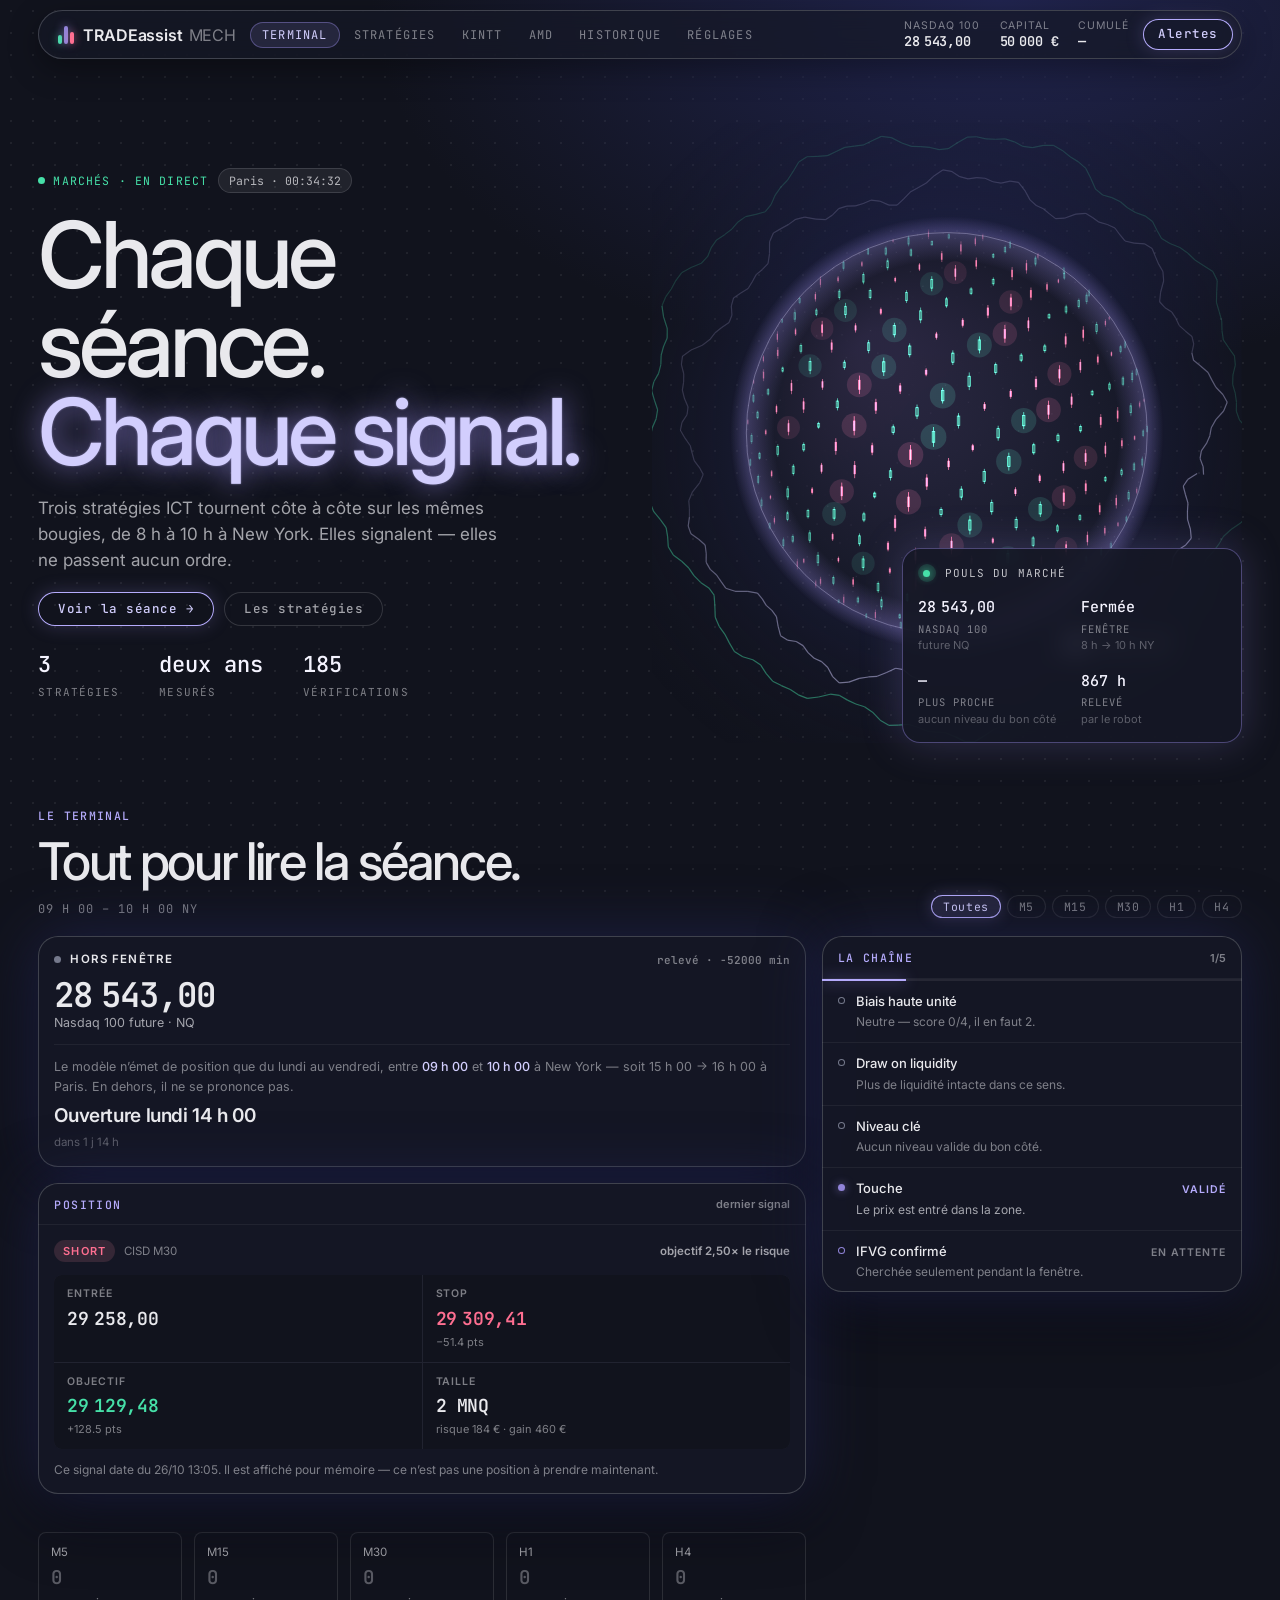
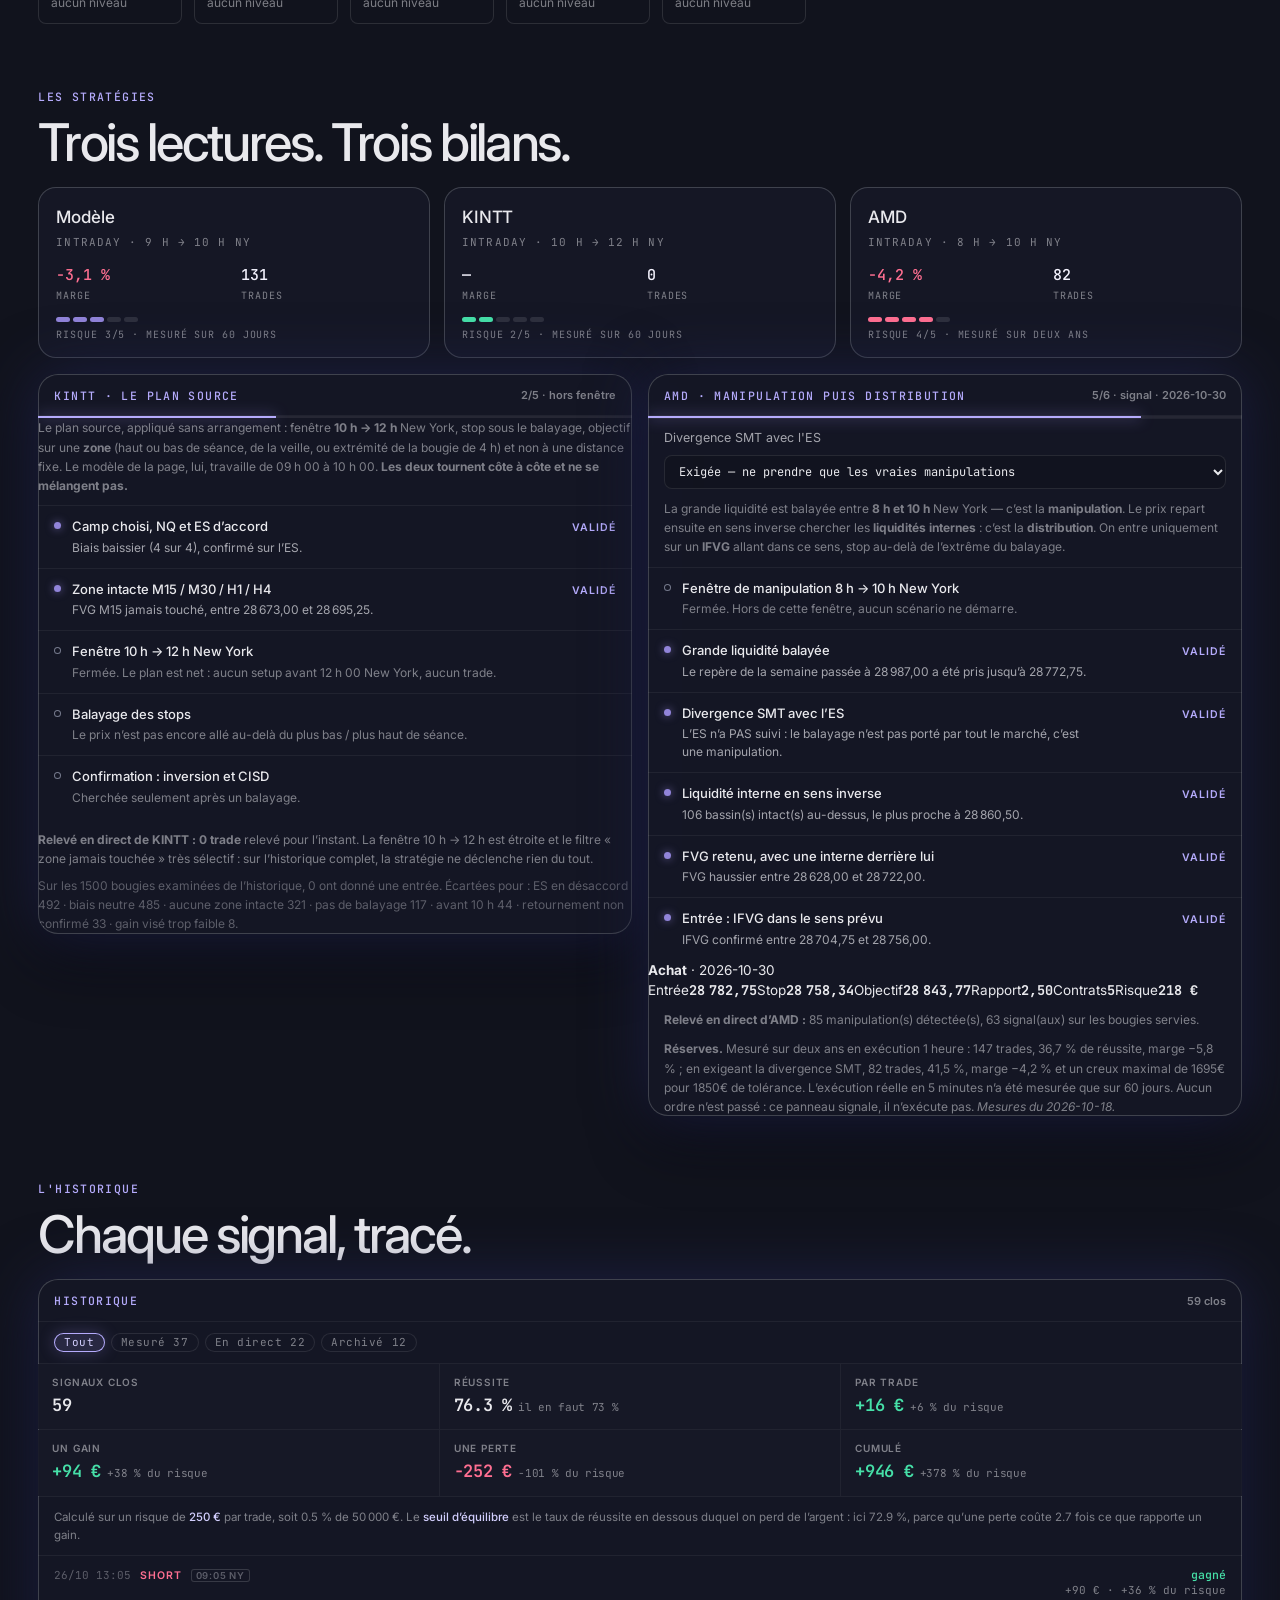
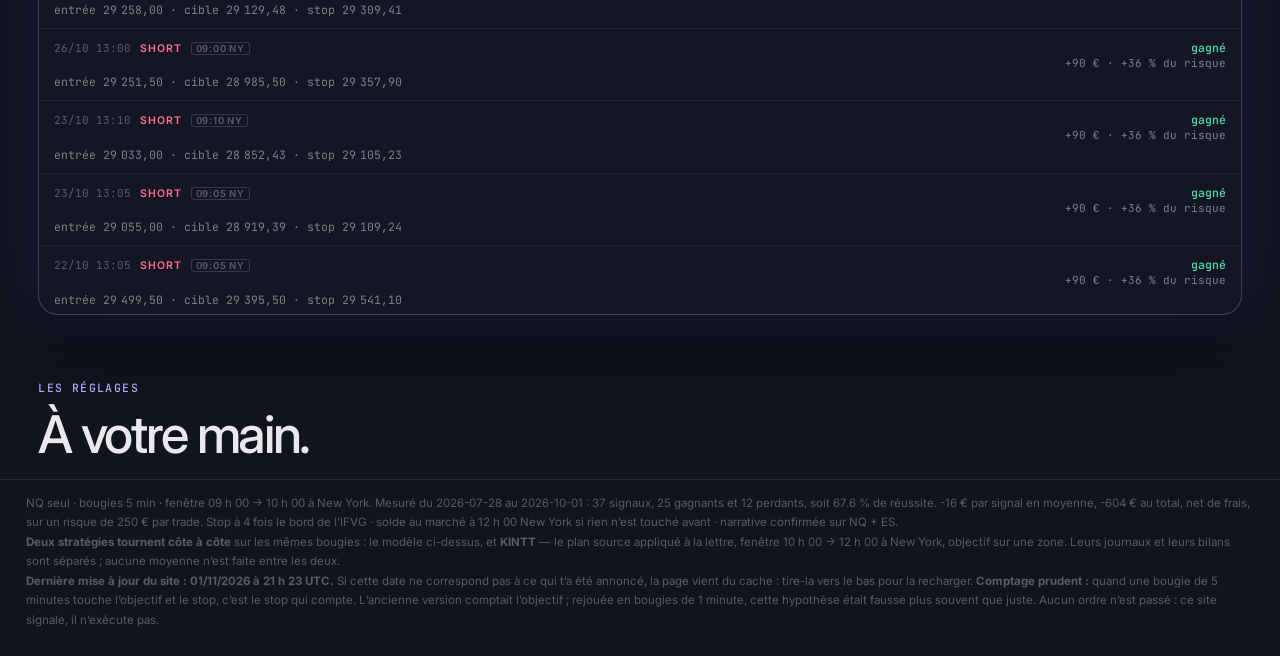
==== commit 75e8e187: "Dessiner le graphique pour pouvoir le REGARDER — et ce que j'y ai vu Je ne reçois du marché que quat" ====
--- a/docs/index.html
+++ b/docs/index.html
@@ -511,8 +511,8 @@
       </div>
       <div class="hero-facts">
         <div><b class="mono">3</b><i>Stratégies</i></div>
-        <div><b class="mono">2 ans</b><i>Mesurés</i></div>
-        <div><b class="mono">157</b><i>Vérifications</i></div>
+        <div><b class="mono" id="h-duree">—</b><i>Mesurés</i></div>
+        <div><b class="mono" id="h-verif">—</b><i>Vérifications</i></div>
       </div>
     </div>
 
@@ -697,7 +697,7 @@
   et <b>KINTT</b> — le plan source appliqué à la lettre, fenêtre <span id="f-kfen">—</span>
   à New York, objectif sur une zone. Leurs journaux et leurs bilans sont séparés ;
   aucune moyenne n’est faite entre les deux.
-  <br><b>Dernière mise à jour du site : 31/10/2026 à 00 h 51 UTC.</b>
+  <br><b>Dernière mise à jour du site : 01/11/2026 à 21 h 23 UTC.</b>
   Si cette date ne correspond pas à ce qui t’a été annoncé, la page vient du cache :
   tire-la vers le bas pour la recharger.
   <b>Comptage prudent :</b> quand une bougie de 5 minutes touche l’objectif et le stop, c’est le
@@ -1853,6 +1853,35 @@
    *   → changement d'état haussier. Zone = [plus-bas de la série, cet open].
    *
    * UNCONFIRMED ASSUMPTION : la source cite « CISD » sans le définir.
+   *
+   * ⚠️ ET CETTE DÉFINITION EST PROBABLEMENT FAUSSE. Mesuré le 1er novembre en
+   * DESSINANT le graphique au lieu de lire les nombres (scripts/voir.js) :
+   * sur une seule journée de 31 bougies, huit CISD, tous empilés dans la même
+   * zone de congestion. Vérifié ensuite sur tout le jeu figé :
+   *
+   *     NQ m5   375 CISD / 2178 bougies   un toutes les 5,8
+   *     ES m5   316 /  2177               un toutes les 6,9
+   *     NQ m15  138 /   732               un toutes les 5,3
+   *     NQ h1    27 /   185               un toutes les 6,9
+   *
+   * C'est la RÉGULARITÉ qui accuse, pas le nombre. Un « changement d'état de
+   * livraison » devrait être un événement de marché : rare, et plus rare
+   * encore quand on monte en unité de temps. Ici la fréquence est la même —
+   * une fois sur six bougies — du 5 minutes au 1 heure. Une cadence qui ne
+   * dépend pas de l'échelle est la signature d'une règle PUREMENT LOCALE :
+   * quelques bougies d'affilée et une clôture au-delà d'un open, ça arrive à
+   * un rythme fixé par la statistique des bougies, pas par le marché.
+   * Autrement dit cette fonction détecte du bruit à cadence régulière.
+   *
+   * Conséquence pratique : en 5 minutes, elle produit environ 65 CISD par
+   * séance. Le cours s'en sert comme CONFIRMATION d'entrée ; 65 confirmations
+   * par jour ne confirment rien. Et la mesure le disait déjà sans qu'on sache
+   * pourquoi : « dernier CISD » est la deuxième PIRE règle de direction du
+   * banc d'essai, 46,8 % contre 48,6 % au point neutre.
+   *
+   * Ce n'est pas corrigé ici : corriger demanderait la vraie définition, que
+   * la source ne donne pas. C'est écrit pour que personne — moi compris — ne
+   * rebâtisse sur cette brique en la croyant solide.
    */
   function cisd(cs) {
     const pas = pasDe(cs);
@@ -2083,7 +2112,25 @@
       } else if (!part1 && (L ? c.h >= pos.tp1 : c.l <= pos.tp1)) {
         part1 = true; sl = pos.entree;                // partiel encaissé
       } else if (part1 && (L ? c.h >= pos.tp : c.l <= pos.tp)) {
-        r = plafond; sortie = 'objectif';
+        // ⚠️ ON CRÉDITAIT LE PLAFOND, PAS LA DISTANCE PARCOURUE.
+        //
+        // Pour le modèle en place, `pos.tp` vaut exactement entrée ± risq×tp2
+        // et les deux coïncident : le défaut ne se voyait pas. Mais AMD place
+        // son objectif sur la LIQUIDITÉ INTERNE, bornée par le plafond —
+        // souvent bien plus près. Atteindre un niveau situé à 0,5 R rapportait
+        // donc 2,5 R. Le même trade payé cinq fois trop.
+        //
+        // La signature était visible et je l'ai d'abord prise pour une bonne
+        // nouvelle : en montant le plafond de 2 R à 6 R, le total quadruplait
+        // SANS que le taux de réussite bouge d'un dixième. C'était impossible :
+        // si les gains venaient vraiment de plus loin, il faudrait aller les
+        // chercher plus souvent en vain.
+        //
+        // On crédite maintenant ce que le prix a réellement parcouru jusqu'à
+        // l'objectif. Le plafond reste une BORNE, il n'est plus un montant.
+        var rTp = pos.risq > 0 ? Math.abs(pos.tp - pos.entree) / pos.risq : cfg.tp2;
+        r = cfg.part * cfg.tp1 + (1 - cfg.part) * Math.min(cfg.tp2, rTp);
+        sortie = 'objectif';
       } else if (opts.prudent === false && stoppe) {
         r = part1 ? cfg.part * cfg.tp1 : -1;
         sortie = part1 ? 'seuil' : 'stop';
@@ -2700,7 +2747,14 @@
   // est consulté, et le biais se lit sur 15m, 1h, 4h et le journalier.
   var SERIES2 = SERIES.filter(function (s) { return ['m5', 'm15', 'h1', 'd1'].indexOf(s.cle) >= 0; });
 
+  // prepareBiais et biaisA sont exportés pour que le banc d'essai des
+  // scénarios (scripts/scenario.js) puisse mettre CE biais en concurrence
+  // avec d'autres façons de choisir le sens. Sans l'export, le banc lisait
+  // un biais toujours nul et la règle disparaissait de son tableau SANS
+  // QUE RIEN NE LE DISE — le même défaut silencieux que les épreuves jugeant
+  // le vide pendant deux jours.
   root.Modele = { evaluer: evaluer, CFG: CFG, heure: heure, fenetre: fenetre,
+                  prepareBiais: prepareBiais, biaisA: biaisA,
                   SERIES: SERIES, SERIES2: SERIES2 };
 })(typeof window !== 'undefined' ? window : this);
 
@@ -3092,6 +3146,223 @@
 
   root.Kintt = { evaluer: evaluer, CFG: CFG, heure: heure, SERIES: SERIES };
 
+})(typeof window !== 'undefined' ? window : this);
+
+</script>
+<script>
+'use strict';
+/**
+ * LES BASSINS DE LIQUIDITÉ — js/dol.js
+ *
+ * POURQUOI CE FICHIER EXISTE. Le cours source liste SEPT sources de
+ * liquidité ; le modèle n'en cherchait qu'une — les sommets et creux
+ * intermédiaires H1. Cinq manquaient entièrement, et une sixième (les
+ * sommets relativement égaux) n'avait servi que de filtre de qualité, jamais
+ * de cible. Mesurer une stratégie amputée de cinq de ses sept cibles ne dit
+ * rien de la stratégie.
+ *
+ *     (Relative) EQH / EQL        sommets ou creux relativement égaux
+ *     Trendline Liquidity LRLR    une ligne de hauts ou de bas alignés
+ *     NWOG / NDOG                 l'écart d'ouverture de semaine ou de jour
+ *     ITH / ITL (5m+)             déjà présent
+ *     Session High/Low            extrêmes d'Asie, de Londres, de New York
+ *     Unfilled FVGs (5m+)         les déséquilibres jamais comblés
+ *     Data Highs/Low              les extrêmes de toute la période connue
+ *
+ * RÈGLE ABSOLUE, ET C'EST LA SEULE QUI COMPTE ICI : chaque bassin porte
+ * `vu`, l'instant où il devient CONNAISSABLE, et `pris`, l'instant où le prix
+ * le franchit. Un bassin n'existe comme cible qu'entre les deux. Dater un
+ * bassin de son extrême plutôt que de sa confirmation, c'est lire l'avenir —
+ * la faute qui avait gonflé les trois quarts d'un résultat plus tôt dans ce
+ * dépôt.
+ */
+(function (root) {
+
+  var CFG = {
+    // « Relativement égaux » veut dire à quelques ticks près. En fraction de
+    // l'ATR de l'unité considérée, pour rester comparable entre indices.
+    eqTol: 0.12,
+    // Une ligne de liquidité demande au moins trois points alignés.
+    lrlrMin: 3,
+    lrlrTol: 0.25,          // écart toléré à la droite, en fraction d'ATR
+    // Les séances, en minutes depuis minuit New York.
+    seances: [['asie', 20 * 60, 24 * 60 + 2 * 60], ['londres', 2 * 60, 5 * 60],
+              ['ny', 9 * 60 + 30, 16 * 60]]
+  };
+
+  function pasDe(cs) { return ST.pasDe(cs); }
+
+  /** L'instant où le prix franchit `prix`, lu sur l'unité d'exécution. */
+  function prisQuand(exe, prix, haut, depuis) {
+    var pas = pasDe(exe);
+    for (var i = 0; i < exe.length; i++) {
+      if (exe[i].t <= depuis) continue;
+      if (haut ? exe[i].h >= prix : exe[i].l <= prix) return exe[i].t + pas;
+    }
+    return null;
+  }
+
+  function ajoute(out, exe, prix, haut, vu, type, tf) {
+    if (!(prix > 0) || vu == null) return;
+    out.push({ prix: prix, haut: haut, vu: vu, type: type, tf: tf,
+               pris: prisQuand(exe, prix, haut, vu) });
+  }
+
+  // ── ITH / ITL ET SOMMETS RELATIVEMENT ÉGAUX ─────────────────────────────
+  function swings(out, cs, exe, tf, atr) {
+    var h = ST.hierarchie(cs);
+    [['ith', true, 'ITH'], ['itl', false, 'ITL']].forEach(function (p) {
+      h[p[0]].forEach(function (sw) { ajoute(out, exe, sw.prix, p[1], sw.vu, p[2], tf); });
+    });
+    // EQH / EQL : deux sommets à quelques ticks l'un de l'autre. Le bassin
+    // n'est connaissable qu'au SECOND — c'est lui qui crée l'égalité.
+    [['sth', true, 'EQH'], ['stl', false, 'EQL']].forEach(function (p) {
+      var l = h[p[0]];
+      for (var i = 1; i < l.length; i++) {
+        for (var j = Math.max(0, i - 4); j < i; j++) {
+          var tol = CFG.eqTol * (atr || Math.abs(l[i].prix) * 0.001);
+          if (Math.abs(l[i].prix - l[j].prix) <= tol) {
+            // Le bassin est au bord EXTÉRIEUR de la paire : le plus haut des
+            // deux sommets, le plus bas des deux creux.
+            var bord = p[1] ? Math.max(l[i].prix, l[j].prix)
+                            : Math.min(l[i].prix, l[j].prix);
+            ajoute(out, exe, bord, p[1], l[i].vu, p[2], tf);
+            break;
+          }
+        }
+      }
+    });
+  }
+
+  // ── LIQUIDITÉ DE LIGNE DE TENDANCE (LRLR) ───────────────────────────────
+  // Trois sommets descendants — ou trois creux montants — à peu près alignés.
+  // La cible est le dernier point de la série : c'est là que les stops
+  // s'empilent le long de la droite.
+  function lrlr(out, cs, exe, tf, atr) {
+    var h = ST.hierarchie(cs);
+    [['sth', true, 'LRLR-H'], ['stl', false, 'LRLR-L']].forEach(function (p) {
+      var l = h[p[0]];
+      for (var i = CFG.lrlrMin - 1; i < l.length; i++) {
+        var pts = l.slice(i - CFG.lrlrMin + 1, i + 1);
+        // monotone ? (hauts descendants pour une ligne de résistance)
+        var mono = true;
+        for (var k = 1; k < pts.length; k++)
+          if (p[1] ? pts[k].prix >= pts[k - 1].prix : pts[k].prix <= pts[k - 1].prix) mono = false;
+        if (!mono) continue;
+        // alignés ? écart du point du milieu à la droite des extrêmes
+        var a = pts[0], b = pts[pts.length - 1], m = pts[Math.floor(pts.length / 2)];
+        if (b.i === a.i) continue;
+        var attendu = a.prix + (b.prix - a.prix) * (m.i - a.i) / (b.i - a.i);
+        if (Math.abs(m.prix - attendu) > CFG.lrlrTol * (atr || 1)) continue;
+        ajoute(out, exe, b.prix, p[1], b.vu, p[2], tf);
+      }
+    });
+  }
+
+  // ── ÉCARTS D'OUVERTURE : NWOG ET NDOG ───────────────────────────────────
+  // NWOG : entre la clôture du vendredi et l'ouverture du dimanche.
+  // NDOG : entre la clôture d'une séance et l'ouverture de la suivante.
+  // Les deux bords sont des cibles — le prix revient combler l'écart.
+  function ecarts(out, exe, heure) {
+    var pas = pasDe(exe), prec = null;
+    for (var i = 1; i < exe.length; i++) {
+      var e = heure(exe[i].t), ep = heure(exe[i - 1].t);
+      if (e.jour === ep.jour) continue;
+      var trou = exe[i].t - exe[i - 1].t;
+      if (trou <= pas * 1.5) continue;                  // pas d'interruption
+      var cloture = exe[i - 1].c, ouverture = exe[i].o;
+      if (cloture === ouverture) continue;
+      // Un écart de plus de dix heures enjambe un week-end.
+      var nom = trou > 10 * 36e5 ? 'NWOG' : 'NDOG';
+      var vu = exe[i].t + pas;                          // connu à la réouverture
+      ajoute(out, exe, cloture, ouverture < cloture, vu, nom, 'écart');
+      ajoute(out, exe, ouverture, ouverture > cloture, vu, nom, 'écart');
+    }
+  }
+
+  // ── EXTRÊMES DE SÉANCE ──────────────────────────────────────────────────
+  function seances(out, exe, heure) {
+    var pas = pasDe(exe), par = {};
+    for (var i = 0; i < exe.length; i++) {
+      var e = heure(exe[i].t);
+      if (e.dow < 1 || e.dow > 5) continue;
+      for (var s = 0; s < CFG.seances.length; s++) {
+        var nom = CFG.seances[s][0], d = CFG.seances[s][1], f = CFG.seances[s][2];
+        var dedans = f > 24 * 60 ? (e.min >= d || e.min < f - 24 * 60) : (e.min >= d && e.min < f);
+        if (!dedans) continue;
+        var cle = e.jour + '/' + nom;
+        var o = par[cle] = par[cle] || { h: -Infinity, l: Infinity, fin: 0, nom: nom };
+        o.h = Math.max(o.h, exe[i].h); o.l = Math.min(o.l, exe[i].l);
+        o.fin = Math.max(o.fin, exe[i].t + pas);
+      }
+    }
+    for (var k in par) {
+      var x = par[k];
+      // L'extrême d'une séance n'est connu qu'à sa FIN.
+      ajoute(out, exe, x.h, true, x.fin, 'séance ' + x.nom, 'séance');
+      ajoute(out, exe, x.l, false, x.fin, 'séance ' + x.nom, 'séance');
+    }
+  }
+
+  // ── FVG JAMAIS COMBLÉS ──────────────────────────────────────────────────
+  function fvgOuverts(out, cs, exe, tf) {
+    ST.fvgs(cs).forEach(function (z) {
+      // ⚠️ IL Y AVAIT ICI `if (z.touche != null) return;` — « ne garder que les
+      // FVG jamais comblés ». C'était un REGARD EN AVANT, et des plus
+      // sournois : `touche` est calculé sur TOUTE la série, donc un FVG encore
+      // vierge au moment où on le lit disparaissait de la liste parce qu'il
+      // serait comblé plus tard. La liste des cibles d'un jour dépendait des
+      // semaines suivantes. Le contrôle « couper la série ne fait pas
+      // disparaître le bassin » l'a attrapé.
+      //   La règle du fichier suffit et dit la même chose honnêtement : le FVG
+      // est une cible dès sa troisième bougie close (`vu`) et cesse de l'être
+      // quand le prix atteint son bord loin (`pris`). « Non comblé » n'est pas
+      // une propriété du FVG, c'est une propriété de l'INSTANT où on regarde.
+      // Le bord LOIN du prix est la cible : c'est lui qu'il faut atteindre
+      // pour que le déséquilibre soit comblé.
+      ajoute(out, exe, z.haussier ? z.bas : z.haut, !z.haussier, z.t, 'FVG ouvert', tf);
+    });
+  }
+
+  // ── EXTRÊMES DE TOUTE LA PÉRIODE ────────────────────────────────────────
+  function extremes(out, exe) {
+    var pas = pasDe(exe), h = -Infinity, l = Infinity, th = 0, tl = 0;
+    for (var i = 0; i < exe.length; i++) {
+      if (exe[i].h > h) { h = exe[i].h; th = exe[i].t + pas; }
+      if (exe[i].l < l) { l = exe[i].l; tl = exe[i].t + pas; }
+    }
+    ajoute(out, exe, h, true, th, 'extrême données', 'tout');
+    ajoute(out, exe, l, false, tl, 'extrême données', 'tout');
+  }
+
+  /**
+   * Tous les bassins, toutes sources confondues.
+   * @param D      les séries disponibles
+   * @param exe    l'unité d'exécution, qui sert à dater les franchissements
+   * @param heure  la fonction d'heure de New York du modèle appelant
+   * @param quels  liste des types retenus, ou null pour tous
+   */
+  function tous(D, exe, heure, quels) {
+    var out = [];
+    var m30 = D.m15 && D.m15.length > 30 ? ST.agreger(D.m15, 2) : null;
+    var h4 = D.h1 && D.h1.length > 30 ? ST.agreger(D.h1, 4) : null;
+    var unites = [['m5', D.m5], ['m15', D.m15], ['m30', m30], ['h1', D.h1], ['h4', h4]];
+    var veut = function (t) { return !quels || quels.indexOf(t) >= 0; };
+
+    unites.forEach(function (u) {
+      if (!u[1] || u[1].length < 40) return;
+      var atrs = ST.atr(u[1], 14), atr = atrs[atrs.length - 1] || 0;
+      if (veut('swings')) swings(out, u[1], exe, u[0], atr);
+      if (veut('lrlr')) lrlr(out, u[1], exe, u[0], atr);
+      if (veut('fvg')) fvgOuverts(out, u[1], exe, u[0]);
+    });
+    if (veut('ecarts')) ecarts(out, exe, heure);
+    if (veut('seances')) seances(out, exe, heure);
+    if (veut('extremes')) extremes(out, exe);
+    return out.sort(function (a, b) { return a.vu - b.vu; });
+  }
+
+  root.DOL = { tous: tous, CFG: CFG };
 })(typeof window !== 'undefined' ? window : this);
 
 </script>
@@ -3154,6 +3425,34 @@
     // ── GRANDE LIQUIDITÉ : quels bassins comptent ───────────────────────
     veille: true, semaine: true, h4: true, h1: true,
 
+    // ── LES SEPT SOURCES DU COURS ───────────────────────────── [SOURCE]
+    // Le cours en liste sept ; ce modèle n'en cherchait qu'UNE, les sommets
+    // et creux intermédiaires H1. Cinq manquaient entièrement. js/dol.js les
+    // construit toutes ; `sourcesDOL` dit lesquelles retenir, et null les
+    // prend toutes.
+    //   'swings'   ITH/ITL et sommets relativement égaux (EQH/EQL)
+    //   'lrlr'     liquidité de ligne de tendance
+    //   'fvg'      FVG jamais comblés
+    //   'ecarts'   NWOG et NDOG
+    //   'seances'  extrêmes d'Asie, de Londres, de New York
+    //   'extremes' extrêmes de toute la période
+    sourcesDOL: null,
+    // ⚠️ « BEST DOLs » VEUT DIRE *DRAW ON LIQUIDITY* : OÙ LE PRIX VA.
+    // Les sept sources du cours sont des OBJECTIFS, pas des niveaux à
+    // balayer. Elles avaient d'abord été branchées comme bassins de
+    // manipulation — et quatre d'entre elles rendaient alors un résultat
+    // identique au chiffre d'origine, au centime près. La cause : la
+    // manipulation retient le bassin LE PLUS PROCHE, et le haut de la veille
+    // l'est toujours. Un sommet intact plus proche que lui ne peut pas
+    // exister, il aurait été franchi en faisant ce haut. Les six autres
+    // sources ne pouvaient donc jamais être choisies.
+    //
+    // 'manip'  les sept sources servent de bassins à balayer (lecture fausse)
+    // 'cible'  elles servent d'OBJECTIF, ce que dit le cours
+    // false    comportement d'origine
+    dolComplet: false,
+    dolRole: 'cible',
+
     // ── SMT : LA DIVERGENCE AVEC LE MARCHÉ CORRÉLÉ ───────────────────────
     // Au moment du balayage, le marché corrélé fait-il le même extrême ?
     //
@@ -3186,6 +3485,21 @@
     fvgPortee: 3,
     // ── LIQUIDITÉ INTERNE : où chercher les swings ───────────────────────
     unitesInt: ['m30', 'h1', 'h4'],
+    // ── LA PORTE D'ENTRÉE ───────────────────────────────────── [MESURÉ]
+    // 'ifvg'     attendre une inversion de FVG — la règle d'origine
+    // 'immediat' entrer à la clôture de la bougie qui balaie
+    // 'delai'    entrer `delaiEntree` bougies après le balayage
+    //
+    // POURQUOI CE RÉGLAGE EXISTE : l'épreuve de l'instant tiré au sort dit que
+    // la règle d'origine RETIRE de la valeur. Mêmes jours, même sens, même
+    // risque, mais une bougie au hasard dans la fenêtre : +50 € par trade en
+    // médiane sur 200 tirages, quand l'attente de l'IFVG en perd 15. Les deux
+    // cents tirages font mieux qu'elle. Ce n'est pas « aussi bien que le
+    // hasard », c'est nettement pire — et ça désigne la porte d'entrée, pas
+    // le scénario.
+    entree: 'ifvg',
+    delaiEntree: 3,
+
     // ── SORTIE ──────────────────────────────────────────────────────────
     // Stop au-delà de l'extrême de la manipulation, élargi d'un tampon.
     buf: 0.02,
@@ -3209,7 +3523,30 @@
     tp1: 0.4, tp2: 2.5, part: 0,
     sortieMin: 16 * 60,
     maxJour: 2,
-    slMin: 0.3                // stop minimum, en fraction d'ATR
+    slMin: 0.3,               // stop minimum, en fraction d'ATR
+
+    // ── LES FRAIS NE DOIVENT PAS DÉVORER LE RISQUE ───────────── [MESURÉ]
+    // Le 6 octobre, le modèle a pris une vente sur le Russell avec un stop de
+    // 2,3 POINTS. L'aller-retour — un quart de point de dérapage par côté plus
+    // la commission — a coûté 30 % de ce risque. Le trade était perdant à
+    // l'instant où il était passé : il lui fallait un taux de réussite
+    // extraordinaire juste pour rentrer dans ses frais.
+    //
+    // Ce n'est pas un défaut de marché, c'est de l'arithmétique. Mesuré sur
+    // 232 trades, quatre marchés :
+    //
+    //     frais ≤  6 % du risque   151 trades   +17 207 €
+    //     frais 10 – 20 %           25 trades    −1 744 €
+    //     frais > 20 %              31 trades    −2 090 €
+    //
+    // Les stops serrés ne perdent pas par malchance : ils perdent en moyenne.
+    //
+    // 10 % est retenu plutôt que l'optimum mesuré (8 %) : de 3 % à 15 % la
+    // marge reste entre +13 et +17 %, c'est un plateau et non un pic, donc le
+    // seuil exact importe peu. Autant prendre un nombre rond et défendable —
+    // les frais ne mangent pas plus d'un dixième du risque — que la pointe
+    // d'une courbe, qui serait un réglage ajusté après coup.
+    coutMax: 0.10
   };
 
   // ── outils de temps, identiques au modèle en place ─────────────────────
@@ -3323,6 +3660,14 @@
     var m5 = D[cleExe];
     // Le marché corrélé, pour la divergence SMT. Absent = filtre inactif.
     var Ecs = opts.E && opts.E[cleExe] ? opts.E[cleExe] : null;
+    // ⚠️ EXIGER UNE DIVERGENCE SANS MARCHÉ CORRÉLÉ, C'EST N'AUTORISER AUCUN
+    // TRADE. Le modèle rendait alors zéro signal sans un mot, et un script
+    // d'épreuves a jugé le vide pendant deux jours sans que ça se voie.
+    // Mieux vaut le dire fort : une configuration impossible n'est pas un
+    // résultat.
+    if (!Ecs && CFG.smt !== 'ignore' && typeof console !== 'undefined' && console.warn)
+      console.warn('AMD : smt « ' + CFG.smt + ' » demandé sans marché corrélé — ' +
+                   'la divergence est injugeable, aucun signal ne sortira.');
     if (!m5 || m5.length < 200 || !D.h1) return { tousSignaux: [], manips: [] };
     var pas = ST.pasDe(m5);
     // Les unités supérieures sont agrégées de ce qui existe. En longue
@@ -3362,6 +3707,16 @@
 
     var sea = seances(m5);
     var joursSea = Object.keys(sea).sort();
+
+    // ── LES BASSINS DU COURS, construits UNE fois ───────────────────────
+    // Chacun porte `vu` (quand il devient connaissable) et `pris` (quand le
+    // prix le franchit) : il n'est une cible qu'entre les deux. Les trier
+    // par `vu` permet de n'avancer qu'un curseur au lieu de tout reparcourir
+    // à chaque bougie — sept mille bassins contre treize mille bougies.
+    var POOLS = [];
+    if (CFG.dolComplet && root.DOL)
+      POOLS = root.DOL.tous(D, m5, heure, CFG.sourcesDOL);
+    var curseur = 0, actifs = [];
     var atr = ST.atr(m5, 14);
 
     // ── parcours, bougie de 5 minutes par bougie de 5 minutes ────────────
@@ -3422,15 +3777,26 @@
           grands.push({ prix: lS, haut: false, nom: 'semaine' });
         }
       }
-      ['h4', 'h1'].forEach(function (u) {
-        if (!CFG[u] || !B[u]) return;
-        B[u].forEach(function (b) {
-          if (b.rang !== 'intermediaire') return;
-          if (b.vu >= tD) return;
-          if (b.pris != null && b.pris <= tD) return;
-          grands.push({ prix: b.prix, haut: b.haut, nom: u });
+      if (CFG.dolComplet && CFG.dolRole === 'manip' && POOLS.length) {
+        // Le curseur n'avance que vers l'avant : les bassins déjà connus
+        // entrent dans `actifs` et n'en sortent qu'une fois pris.
+        while (curseur < POOLS.length && POOLS[curseur].vu < tD) actifs.push(POOLS[curseur++]);
+        for (var ia = 0; ia < actifs.length; ia++) {
+          var ba = actifs[ia];
+          if (ba.pris != null && ba.pris <= tD) continue;
+          grands.push({ prix: ba.prix, haut: ba.haut, nom: ba.type });
+        }
+      } else {
+        ['h4', 'h1'].forEach(function (u) {
+          if (!CFG[u] || !B[u]) return;
+          B[u].forEach(function (b) {
+            if (b.rang !== 'intermediaire') return;
+            if (b.vu >= tD) return;
+            if (b.pris != null && b.pris <= tD) return;
+            grands.push({ prix: b.prix, haut: b.haut, nom: u });
+          });
         });
-      });
+      }
 
       // ── 2. LA MANIPULATION : un grand bassin est-il balayé ? ──────────
       if (manip == null && e.min >= CFG.manipDeb && e.min < CFG.manipFin) {
@@ -3476,6 +3842,18 @@
 
       // ── 3. LES LIQUIDITÉS INTERNES DANS LE SENS PRÉVU ────────────────
       var internes = [];
+      // Les sept sources du cours comme OBJECTIFS : tout bassin connu, non
+      // encore pris, situé dans le sens prévu.
+      if (CFG.dolComplet && CFG.dolRole === 'cible' && POOLS.length) {
+        while (curseur < POOLS.length && POOLS[curseur].vu < tD) actifs.push(POOLS[curseur++]);
+        for (var ic = 0; ic < actifs.length; ic++) {
+          var bc = actifs[ic];
+          if (bc.pris != null && bc.pris <= tD) continue;
+          if (bc.haut !== L) continue;
+          if (L ? bc.prix <= bar.c : bc.prix >= bar.c) continue;
+          internes.push(bc.prix);
+        }
+      }
       CFG.unitesInt.forEach(function (u) {
         if (!B[u]) return;
         B[u].forEach(function (b) {
@@ -3517,14 +3895,22 @@
 
       // ── 5. L'ENTRÉE : UNIQUEMENT SUR UN IFVG DU BON SENS ─────────────
       var decl = null;
-      for (var k = ifvg.length - 1; k >= 0; k--) {
-        var z2 = ifvg[k];
-        if (z2.t > tD) continue;
-        if (z2.t <= manip.t) break;              // l'IFVG doit suivre la manipulation
-        if (z2.sens !== dir) continue;
-        decl = z2; break;
+      if (CFG.entree === 'immediat') {
+        // La bougie du balayage est close, son sens est connu : on entre.
+        decl = { t: manip.t, immediat: true };
+      } else if (CFG.entree === 'delai') {
+        if (i - manip.i < CFG.delaiEntree) continue;
+        decl = { t: tD, differe: true };
+      } else {
+        for (var k = ifvg.length - 1; k >= 0; k--) {
+          var z2 = ifvg[k];
+          if (z2.t > tD) continue;
+          if (z2.t <= manip.t) break;            // l'IFVG doit suivre la manipulation
+          if (z2.sens !== dir) continue;
+          decl = z2; break;
+        }
       }
-      if (decl) EC.ifvg = { bas: decl.bas, haut: decl.haut, t: decl.t };
+      if (decl && decl.bas != null) EC.ifvg = { bas: decl.bas, haut: decl.haut, t: decl.t };
       if (!decl) continue;
 
       // ── 6. NIVEAUX ────────────────────────────────────────────────────
@@ -3535,6 +3921,13 @@
       var risq = Math.abs(entree - sl);
       if (risq < CFG.slMin * a) risq = CFG.slMin * a;
       if (!(risq > 0)) continue;
+
+      // Un stop si serré que l'aller-retour en mange plus d'un dixième : on
+      // ne le prend pas. Le calcul du coût vit dans js/position.js et n'est
+      // pas recopié ici — une formule à deux endroits finit par diverger.
+      if (CFG.coutMax != null && root.Position && root.Position.cout &&
+          root.Position.cout(risq) > CFG.coutMax) continue;
+
       sl = L ? entree - risq : entree + risq;
       // L'objectif est la liquidité interne, bornée par le multiple de risque.
       var parR = L ? entree + risq * CFG.tp2 : entree - risq * CFG.tp2;
@@ -4821,7 +5214,8 @@
       ok: !!ouvre,
       d: ouvre ? 'Ouverte — on guette le balayage de la grande liquidité.'
         : 'Fermée. Hors de cette fenêtre, aucun scénario ne démarre.',
-      long:'Mesuré sur deux ans : 64 % des balayages de grande liquidité tombent entre 8 h et 10 h New York, soit 14 h – 16 h à Paris.' },
+      long:'Mesuré sur ' + MESURES.amd.duree + ' : ' + MESURES.amd.partBalayages +
+           ' % des balayages de grande liquidité tombent dans cette fenêtre.' },
     { t:'Grande liquidité balayée',
       ok: !!(e && e.manip),
       d: e && e.manip
@@ -4920,12 +5314,19 @@
       (A.signaux === 0 ? ' — aucun, et c’est une information : la chaîne est exigeante.' : '.') +
       '</div>';
 
+  // Les chiffres viennent tous de MESURES, et la date avec eux : un chiffre
+  // daté qui vieillit se voit, un chiffre nu se croit encore vrai.
+  const M = MESURES.amd, pc1 = v => (v >= 0 ? '+' : '−') + Math.abs(v).toFixed(1).replace('.', ',') + ' %';
   out += '<div class="t-why" style="margin-top:10px">' +
-    '<b>Réserves.</b> Mesuré sur deux ans en exécution 1 heure : 147 trades, ' +
-    '37,4 % de réussite, marge +20 % ; en exigeant la divergence SMT, 82 trades, ' +
-    '41,5 %, marge +22,7 % et un creux maximal de 768 ' + dev.trim() + '. ' +
+    '<b>Réserves.</b> Mesuré sur ' + M.duree + ' en exécution 1 heure : ' +
+    M.sansFiltre.trades + ' trades, ' + M.sansFiltre.reussite.toFixed(1).replace('.', ',') +
+    ' % de réussite, marge ' + pc1(M.sansFiltre.marge) + ' ; en exigeant la divergence SMT, ' +
+    M.smtExigee.trades + ' trades, ' + M.smtExigee.reussite.toFixed(1).replace('.', ',') +
+    ' %, marge ' + pc1(M.smtExigee.marge) + ' et un creux maximal de ' + M.smtExigee.creux + dev.trim() +
+    ' pour ' + MESURES.toleranceCompte + dev.trim() + ' de tolérance. ' +
     'L’exécution réelle en 5 minutes n’a été mesurée que sur 60 jours. ' +
-    'Aucun ordre n’est passé : ce panneau signale, il n’exécute pas.</div>';
+    'Aucun ordre n’est passé : ce panneau signale, il n’exécute pas. ' +
+    '<i>Mesures du ' + MESURES.date + '.</i></div>';
 
   box.innerHTML = out;
 }
@@ -4938,6 +5339,10 @@
    décoratif se lit comme une donnée. On met donc ce qu'on sait vraiment :
    le prix, la fenêtre, le niveau le plus proche, l'âge du relevé. */
 function paintHero(){
+  // Les trois faits du hero viennent de MESURES : « 157 vérifications » y
+  // était écrit en dur, et en annonçait 157 quand il y en avait 166.
+  const v = $('#h-verif'); if(v) v.textContent = MESURES.verifications;
+  const u = $('#h-duree'); if(u) u.textContent = MESURES.amd.duree;
   const h = $('#h-clock');
   if(h){
     const d = new Date().toLocaleTimeString('fr-FR', { timeZone:'Europe/Paris', hour12:false });
@@ -4957,7 +5362,7 @@
 
   g.innerHTML =
     cel(D.prix != null ? fmt(D.prix) : '—', 'Nasdaq 100', 'future NQ') +
-    cel(D.hors ? 'Fermée' : 'Ouverte', 'Fenêtre', '08 h → 10 h NY') +
+    cel(D.hors ? 'Fermée' : 'Ouverte', 'Fenêtre', fenAMD() + ' NY') +
     cel(best ? best.distance.toFixed(1) + ' pts' : '—', 'Plus proche',
         best ? best.type + ' ' + best.tf : 'aucun niveau du bon côté') +
     cel(age != null ? (age < 90 ? age + ' min' : Math.round(age/60) + ' h') : '—', 'Relevé',
@@ -4986,13 +5391,128 @@
    sur quoi ils portent, parce qu'une marge sans son échantillon ne veut rien
    dire. Cliquer fait DÉFILER jusqu'au panneau : ça n'active rien, les trois
    stratégies tournent en permanence et gardent des bilans séparés. */
+/* ── LES CHIFFRES MESURÉS, EN UN SEUL ENDROIT ET DATÉS ────────────────────
+   TROIS FOIS AUJOURD'HUI le même défaut : une valeur écrite à deux endroits
+   finit par diverger, et rien ne le signale. La fenêtre de surveillance du
+   robot portait encore « 13 h 15 » quand le modèle ouvrait à 08 h ; le
+   contrôle censé l'interdire écrivait la même chose en dur ; et cette page
+   annonçait « 157 vérifications » quand il y en avait 166.
+
+   Les RÉGLAGES se lisent donc toujours dans les modules (AMD.CFG, Modele.CFG)
+   et ne sont jamais recopiés. Les MESURES, elles, ne peuvent pas être
+   recalculées dans un navigateur : le backtest ne tourne pas ici. Elles
+   vivent donc dans cet objet unique, AVEC LA DATE à laquelle elles ont été
+   établies — un chiffre daté qui vieillit se voit ; un chiffre nu, non.
+
+   `verifications` est contrôlé par scripts/test.js, qui compare ce nombre à
+   celui de ses propres contrôles : s'il dérive, la suite échoue. */
+const MESURES = {
+  date: '2026-10-18',
+  verifications: 185,
+  // 18 OCTOBRE — LES SEPT SOURCES DE LIQUIDITÉ DU COURS SONT AJOUTÉES
+  // (js/dol.js) ET MESURÉES. Le modèle n'en lisait qu'UNE sur sept. L'excuse
+  // était commode : « il perd parce qu'il est amputé ». Elle est fausse.
+  //   · comme OBJECTIFS, ce que dit le cours : AUCUN effet. Les six sources
+  //     ajoutées rendent, au centime près, le chiffre d'avant. La raison est
+  //     mesurée : en visant loin, 121 signaux sur 140 ont déjà leur objectif
+  //     au plafond de 2,5 R, et la liquidité visée est à 12,5 R de médiane.
+  //     Des cibles encore plus lointaines ne déplacent rien.
+  //   · comme NIVEAUX À BALAYER : +746 € → +910 € sur deux ans, 85 trades.
+  //     164 € d'écart sur deux ans, c'est du bruit, pas un avantage.
+  //   · et en les branchant, un REGARD EN AVANT a été trouvé puis corrigé :
+  //     « FVG jamais comblé » se décidait sur TOUTE la série, donc la liste
+  //     des cibles d'un jour dépendait des semaines suivantes. Corrigé, le
+  //     résultat tombe de +1 167 € à +910 €. Le filet y a gagné un contrôle.
+  //   · LES SIX ÉPREUVES, PASSÉES SUR LA MEILLEURE DES QUATRE CONFIGURATIONS
+  //     (les sept sources comme niveaux à balayer, en visant loin, +910 €,
+  //     85 trades, 200 tirages) : ÉCHEC AUX ÉPREUVES 1, 2, 3 ET 6.
+  //       1 · sens au hasard      41 tirages sur 200 font aussi bien ou mieux
+  //       2 · instant au hasard  198 tirages sur 200 font aussi bien ou mieux,
+  //           et leur MÉDIANE rapporte +53 € par trade quand le modèle en
+  //           fait +11. Sa règle d'entrée est près de cinq fois PIRE qu'une
+  //           bougie tirée au sort entre 9 h et 12 h NY. C'est la mesure la
+  //           plus accablante du dépôt, et les sept sources ne l'ont pas
+  //           bougée.
+  //       3 · les deux au hasard  68 tirages sur 200 font aussi bien ou mieux
+  //       6 · retirer le seul meilleur mois laisse −101 € ; les cinq plus
+  //           gros gains pèsent +3 092 € sur un total de +910 €, soit 340 %,
+  //           et sans eux le total vaut −2 181 €.
+  //
+  // 19 OCTOBRE — LE SENS EST-IL SOUVENT BON ? (scripts/sens.js)
+  // Le taux de réussite des trades ne répondait pas à la question : il mêle
+  // le sens, la taille du stop et la sortie. Ce test isole le SENS seul, par
+  // un pari symétrique : le prix touche-t-il +1 R avant −1 R ? Même distance
+  // des deux côtés, donc le hasard donne 50 % et le chiffre se compare enfin
+  // à quelque chose.
+  //   60 jours · 211 scénarios · signal 5 min : 49,7 %   (−0,1 écart-type)
+  //   2 ans    ·  83 scénarios · signal 1 h   : 57,4 %   (+1,2 écart-type)
+  //   sens de la journée (clôture du bon côté) : 49,8 % et 45,8 %
+  // LE SENS EST UNE PIÈCE DE MONNAIE. Le gros échantillon, celui dont les
+  // bougies sont assez fines pour qu'on sache dans quel ordre les prix sont
+  // passés, donne 49,7 % — un demi-point SOUS le hasard. Le 57,4 % des deux
+  // ans tient dans le bruit (il faudrait 2 écarts-types) et vient de bougies
+  // d'une heure, douze fois trop grosses pour trancher.
+  // Ce n'est donc pas « le robot a raison mais sort mal » : il ne sait pas
+  // non plus de quel côté le marché va.
+  //
+  //
+  // 19 OCTOBRE — SEIZE FAÇONS DE CHOISIR LE SENS, MISES EN CONCURRENCE
+  // (scripts/scenario.js). Même instant, même risque, SEUL LE SENS CHANGE :
+  // deux règles ne peuvent donc différer que par ce qu'on teste. Le repère
+  // est le point neutre MESURÉ (48,6 %, pas 50 % : la convention prudente
+  // compte perdants les tirages ambigus, pour les deux sens).
+  //   60 jours · 7 043 tirages : le RETOUR VERS L'OUVERTURE DE NEW YORK sort
+  //     à 53,5 %, +4,2 écarts-types par jour, et les deux moitiés tiennent.
+  //   2 ans · 2 901 tirages    : la MÊME règle retombe à 49,0 %, +0,9. Elle
+  //     ne confirme pas. À sa place sort le biais FVG de modele.js, 50,8 %,
+  //     +3,0 — qui lui vaut 47,6 % sur les 60 jours.
+  // CHAQUE ÉCHANTILLON SACRE UN GAGNANT DIFFÉRENT, ET AUCUN NE TIENT SUR
+  // L'AUTRE. C'est la signature du bruit, pas d'un avantage. Aucune des seize
+  // règles ne bat la pièce de monnaie sur les deux jeux à la fois.
+  //   Nuance à ne pas perdre : les deux ans sont en bougies d'une heure, où
+  // la fenêtre ne fait que trois bougies. L'instrument y est faible pour un
+  // effet intrajournalier — ce n'est pas une réfutation propre, c'est une
+  // absence de confirmation.
+  //
+  // AMD NE GAGNE TOUJOURS PAS D'ARGENT. Les sept sources n'y changent rien.
+  //
+  // ⚠️ CES CHIFFRES ONT ÉTÉ DIVISÉS PAR CINQ LE 9 OCTOBRE, et ce n'est pas un
+  // changement de marché : c'est la correction d'un défaut. Atteindre
+  // l'objectif créditait le PLAFOND tp2 au lieu de la distance réellement
+  // parcourue. AMD visant la liquidité interne, souvent bien plus proche que
+  // le plafond, chaque gagnant était payé jusqu'à cinq fois trop.
+  //   avant la correction : +13 036 €, marge +22,7 %, 7 trimestres sur 8
+  //   après               :    −985 €, marge  −4,2 %, 3 trimestres sur 8
+  // AMD ne gagne pas d'argent. Le dire est le minimum.
+  //
+  // LES SIX ÉPREUVES, REFAITES LE 11 OCTOBRE AVEC LE CRÉDIT CORRIGÉ :
+  // ZÉRO SUR SIX. Elles avaient toutes été passées sur des gains gonflés
+  // cinq fois. La plus accablante est la deuxième : une entrée prise AU
+  // HASARD dans la même fenêtre rapporte +50 € par trade quand le modèle en
+  // perd 15. Sa règle d'entrée ne fait pas mieux que le hasard — elle fait
+  // nettement PIRE.
+  amd: { sansFiltre: { trades: 147, reussite: 36.7, marge: -5.8, creux: 3016 },
+         smtExigee:  { trades:  82, reussite: 41.5, marge: -4.2, creux: 1695 },
+         duree: 'deux ans', partBalayages: 64 },
+  modele: { trades: 131, marge: -3.1, duree: '60 jours' },
+  kintt:  { trades: 0, marge: null, duree: '60 jours' },
+  toleranceCompte: 1850
+};
+/* Les heures viennent des modules, jamais d'un littéral. */
+const hNY = m => Math.floor(m / 60) + ' h';
+const fenAMD = () => window.AMD ? hNY(AMD.CFG.manipDeb) + ' → ' + hNY(AMD.CFG.manipFin) : '—';
+const fenKintt = () => window.Kintt ? hNY(Kintt.CFG.deb) + ' → ' + hNY(Kintt.CFG.fin) : '—';
+const fenModele = () => window.Modele ? hNY(Modele.CFG.ghDeb) + ' → ' + hNY(Modele.CFG.ghFin) : '—';
+
 const CARTES = [
-  { cle:'mech',  nom:'Modèle',  pan:'pan-chain', horizon:'Intraday · 5 min', risque:3,
-    marge:6.1,  trades:168, duree:'60 jours', note:'Biais 4 unités, DOL, niveau clé, IFVG.' },
-  { cle:'kintt', nom:'KINTT',   pan:'pan-kintt', horizon:'Intraday · 10 h → 12 h', risque:2,
-    marge:null, trades:0,   duree:'60 jours', note:'Le plan source appliqué à la lettre.' },
-  { cle:'amd',   nom:'AMD',     pan:'pan-amd',   horizon:'Intraday · 8 h → 10 h', risque:4,
-    marge:22.7, trades:82,  duree:'2 ans', note:'Manipulation puis distribution, divergence SMT.' }
+  { cle:'mech',  nom:'Modèle', pan:'pan-chain', risque:3, m:() => MESURES.modele,
+    fen:fenModele, note:'Biais 4 unités, DOL, niveau clé, IFVG.' },
+  { cle:'kintt', nom:'KINTT',  pan:'pan-kintt', risque:2, m:() => MESURES.kintt,
+    fen:fenKintt,  note:'Le plan source appliqué à la lettre.' },
+  { cle:'amd',   nom:'AMD',    pan:'pan-amd',   risque:4,
+    m:() => ({ trades:MESURES.amd.smtExigee.trades, marge:MESURES.amd.smtExigee.marge,
+               duree:MESURES.amd.duree }),
+    fen:fenAMD,    note:'Manipulation puis distribution, divergence SMT.' }
 ];
 function paintCartes(){
   const box = $('#cartes'); if(!box) return;
@@ -5000,18 +5520,19 @@
   box.innerHTML = CARTES.filter(c => vis[c.cle] !== false).map(c => {
     const seg = Array.from({length:5}, (_, i) =>
       '<s class="' + (i < c.risque ? 'f ' + (c.risque >= 4 ? 'hi' : c.risque === 3 ? '' : 'lo') : '') + '"></s>').join('');
-    const marge = c.marge == null ? '—'
-      : (c.marge >= 0 ? '+' : '−') + Math.abs(c.marge).toFixed(1).replace('.', ',') + ' %';
-    const cls = c.marge == null ? '' : c.marge > 0 ? 'pos' : 'neg';
+    const m = c.m();
+    const marge = m.marge == null ? '—'
+      : (m.marge >= 0 ? '+' : '−') + Math.abs(m.marge).toFixed(1).replace('.', ',') + ' %';
+    const cls = m.marge == null ? '' : m.marge > 0 ? 'pos' : 'neg';
     return '<button class="carte" data-pan="' + c.pan + '" type="button">' +
       '<div class="carte-n">' + c.nom + '</div>' +
-      '<div class="carte-h">' + c.horizon + '</div>' +
+      '<div class="carte-h">Intraday · ' + c.fen() + ' NY</div>' +
       '<div class="carte-g">' +
         '<div><b class="' + cls + '">' + marge + '</b><i>Marge</i></div>' +
-        '<div><b>' + (c.trades || '0') + '</b><i>Trades</i></div>' +
+        '<div><b>' + (m.trades || '0') + '</b><i>Trades</i></div>' +
       '</div>' +
       '<div class="risq">' + seg + '</div>' +
-      '<div class="risq-l">Risque ' + c.risque + '/5 · mesuré sur ' + c.duree + '</div>' +
+      '<div class="risq-l">Risque ' + c.risque + '/5 · mesuré sur ' + m.duree + '</div>' +
       '</button>';
   }).join('');
   box.querySelectorAll('.carte').forEach(b => b.addEventListener('click', () => {
